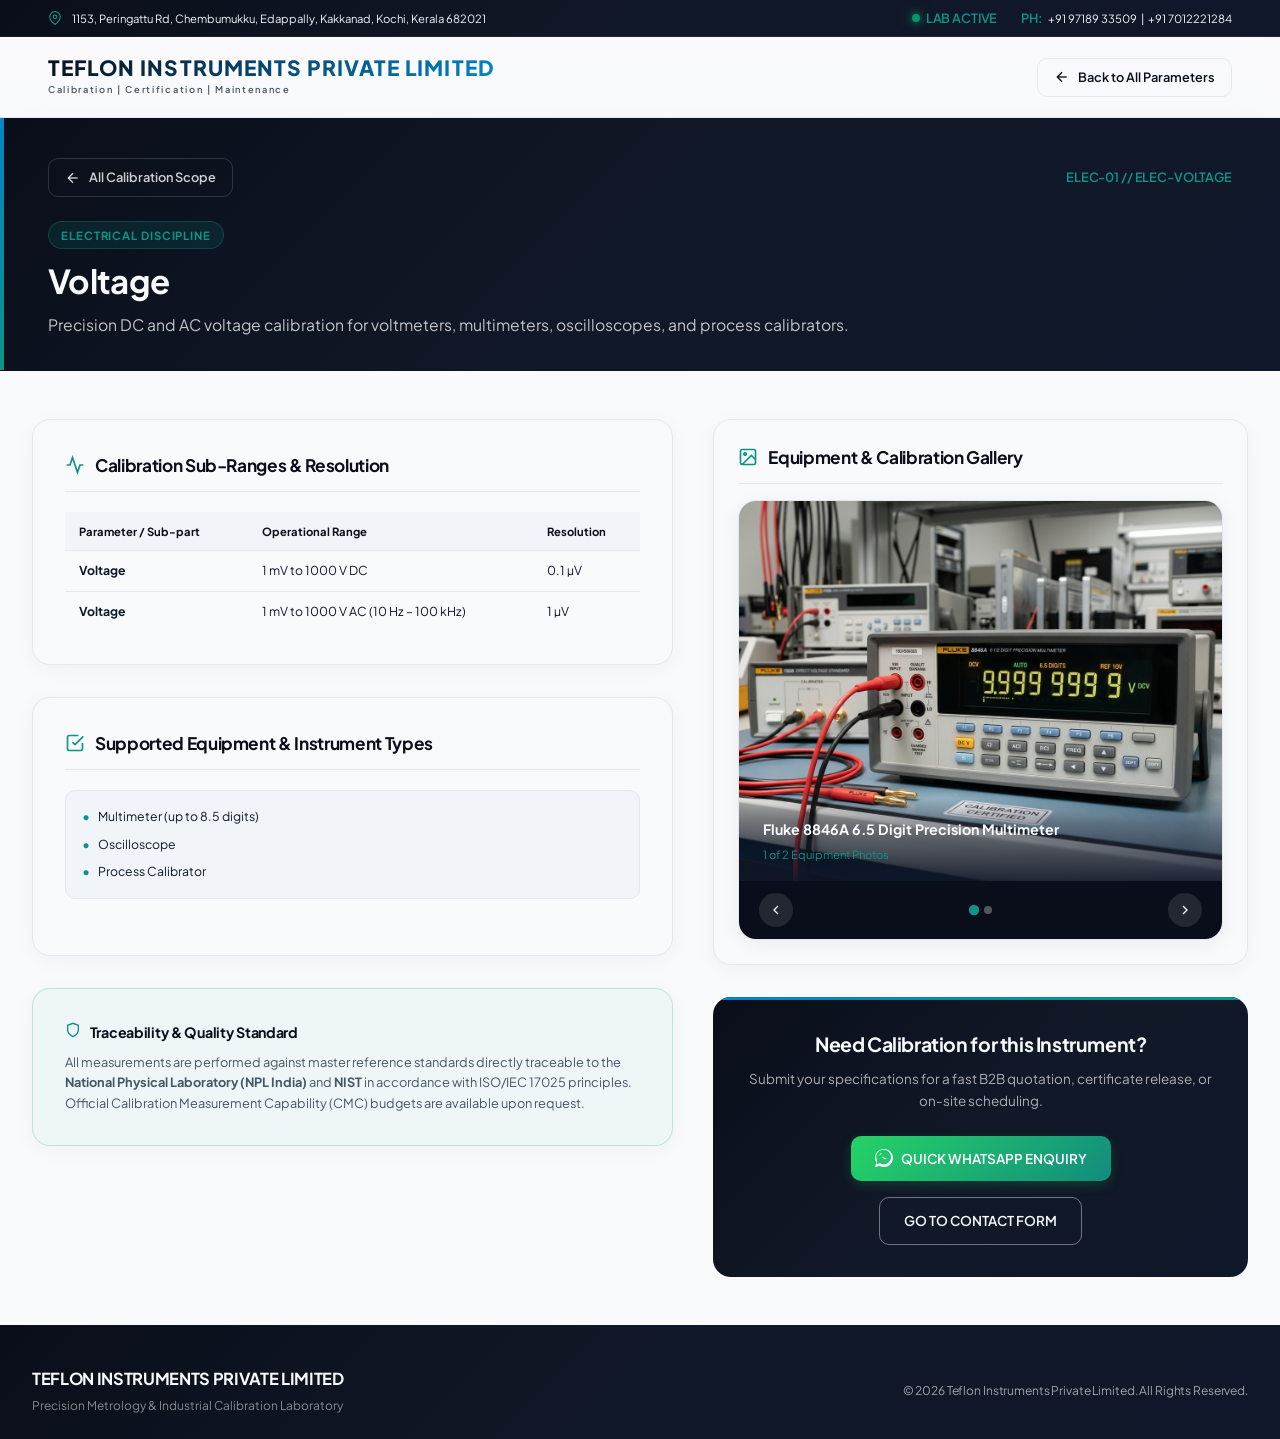
==== callibration/parameter-detail.html @ b9548c0d "Initial commit Created from https://vercel.com/new" ====
<!DOCTYPE html>
<html lang="en">
<head>
  <meta charset="UTF-8">
  <meta name="viewport" content="width=device-width, initial-scale=1.0, maximum-scale=5.0, viewport-fit=cover">
  <title>Parameter Calibration Details | Teflon Instruments Private Limited</title>
  <meta name="description" content="Detailed calibration specifications, measurement sub-ranges, resolution, supported instruments, and reference equipment for Teflon Instruments Private Limited.">

  <!-- Google Fonts: Plus Jakarta Sans -->
  <link rel="preconnect" href="https://fonts.googleapis.com">
  <link rel="preconnect" href="https://fonts.gstatic.com" crossorigin>
  <link href="https://fonts.googleapis.com/css2?family=Plus+Jakarta+Sans:ital,wght@0,300;0,400;0,500;0,600;0,700;0,800;1,400&display=swap" rel="stylesheet">

  <!-- Core Stylesheet -->
  <link rel="stylesheet" href="styles.css">

  <style>
    /* Standalone Parameter Detail Page Specific Styles */
    .param-detail-body {
      background-color: var(--clinical-white);
      min-height: 100vh;
      display: flex;
      flex-direction: column;
    }

    .param-header-banner {
      background: var(--gradient-dark);
      color: var(--clinical-white);
      padding: 40px 48px 32px 48px;
      position: relative;
      overflow: hidden;
      border-bottom: 1px solid var(--border-dark);
    }

    .param-header-banner::before {
      content: '';
      position: absolute;
      top: 0;
      left: 0;
      width: 4px;
      height: 100%;
      background: var(--gradient-primary);
    }

    .param-header-nav {
      display: flex;
      justify-content: space-between;
      align-items: center;
      margin-bottom: 24px;
    }

    .back-home-btn {
      display: inline-flex;
      align-items: center;
      gap: 8px;
      color: rgba(255, 255, 255, 0.8);
      font-size: 0.85rem;
      font-weight: 600;
      padding: 8px 16px;
      border: 1px solid rgba(255, 255, 255, 0.15);
      border-radius: var(--border-radius-micro);
      transition: all var(--transition-fast);
    }

    .back-home-btn:hover {
      background: rgba(255, 255, 255, 0.1);
      color: var(--clinical-white);
      border-color: var(--teal-accent);
    }

    .param-badge {
      display: inline-block;
      background: var(--teal-glow);
      color: var(--teal-accent);
      border: 1px solid rgba(13, 148, 136, 0.3);
      padding: 4px 12px;
      border-radius: 20px;
      font-size: 0.75rem;
      font-weight: 700;
      letter-spacing: 0.08em;
      text-transform: uppercase;
      margin-bottom: 12px;
    }

    .param-main-title {
      font-size: 2.2rem;
      color: var(--clinical-white);
      margin-bottom: 12px;
      line-height: 1.2;
    }

    .param-main-summary {
      font-size: 1.05rem;
      color: rgba(255, 255, 255, 0.75);
      max-width: 850px;
      line-height: 1.6;
    }

    .param-detail-container {
      max-width: 1280px;
      margin: 0 auto;
      padding: 48px 32px;
      width: 100%;
      flex-grow: 1;
    }

    .param-detail-grid {
      display: grid;
      grid-template-columns: 1.2fr 1fr;
      gap: 40px;
      align-items: start;
    }

    @media (max-width: 992px) {
      .param-detail-grid {
        grid-template-columns: 1fr;
      }
      .param-header-banner {
        padding: 32px 24px;
      }
      .param-detail-container {
        padding: 32px 20px;
      }
    }

    .spec-card-box {
      background: var(--clinical-white);
      border: 1px solid var(--border-grey);
      border-radius: var(--border-radius-card);
      padding: 32px;
      box-shadow: 0 4px 20px rgba(15, 23, 41, 0.04);
      margin-bottom: 32px;
    }

    .spec-title-head {
      display: flex;
      align-items: center;
      gap: 10px;
      font-size: 1.15rem;
      color: var(--deep-ink-navy);
      margin-bottom: 20px;
      padding-bottom: 12px;
      border-bottom: 1px solid var(--border-grey);
    }

    .spec-title-head svg {
      color: var(--teal-accent);
    }

    .photo-gallery-wrapper {
      position: relative;
      border-radius: var(--border-radius-card);
      overflow: hidden;
      border: 1px solid var(--border-grey);
      background: var(--sterile-light-grey);
      box-shadow: 0 4px 20px rgba(15, 23, 41, 0.06);
    }

    .photo-slide-item {
      display: none;
      position: relative;
    }

    .photo-slide-item.active {
      display: block;
    }

    .photo-slide-img {
      width: 100%;
      height: 380px;
      object-fit: cover;
      display: block;
    }

    .photo-slide-caption {
      position: absolute;
      bottom: 0;
      left: 0;
      right: 0;
      background: linear-gradient(0deg, rgba(15, 23, 41, 0.9) 0%, rgba(15, 23, 41, 0.4) 70%, transparent 100%);
      color: var(--clinical-white);
      padding: 20px 24px 16px 24px;
    }

    .photo-caption-title {
      font-size: 0.95rem;
      font-weight: 700;
      display: block;
    }

    .photo-caption-count {
      font-size: 0.75rem;
      color: var(--teal-accent);
      font-family: var(--font-mono);
      margin-top: 2px;
    }

    .gallery-nav-bar {
      display: flex;
      align-items: center;
      justify-content: space-between;
      padding: 12px 20px;
      background: var(--deep-ink-navy);
      color: var(--clinical-white);
    }

    .gallery-arrow-btn {
      background: rgba(255, 255, 255, 0.1);
      border: none;
      color: var(--clinical-white);
      width: 34px;
      height: 34px;
      border-radius: 50%;
      cursor: pointer;
      display: flex;
      align-items: center;
      justify-content: center;
      transition: background var(--transition-fast);
    }

    .gallery-arrow-btn:hover {
      background: var(--electric-cyan);
    }

    .gallery-dots {
      display: flex;
      gap: 6px;
    }

    .gallery-dot {
      width: 8px;
      height: 8px;
      border-radius: 50%;
      background: rgba(255, 255, 255, 0.3);
      border: none;
      cursor: pointer;
      transition: all var(--transition-fast);
    }

    .gallery-dot.active {
      background: var(--teal-accent);
      transform: scale(1.3);
    }

    .action-cta-box {
      background: var(--gradient-dark);
      color: var(--clinical-white);
      border-radius: var(--border-radius-card);
      padding: 32px;
      margin-top: 32px;
      text-align: center;
      position: relative;
      overflow: hidden;
    }

    .action-cta-box::before {
      content: '';
      position: absolute;
      top: 0;
      left: 0;
      width: 100%;
      height: 3px;
      background: var(--gradient-primary);
    }

    .action-cta-title {
      color: var(--clinical-white);
      font-size: 1.3rem;
      margin-bottom: 8px;
    }

    .action-cta-desc {
      color: rgba(255, 255, 255, 0.65);
      font-size: 0.9rem;
      margin-bottom: 24px;
    }

    .cta-buttons-flex {
      display: flex;
      gap: 16px;
      justify-content: center;
      flex-wrap: wrap;
    }
  </style>
</head>
<body class="param-detail-body">

  <!-- TOP HEADER -->
  <header class="main-header">
    <div class="top-bar">
      <div class="top-bar-left">
        <div class="top-bar-item">
          <svg viewBox="0 0 24 24" width="14" height="14" stroke="currentColor" stroke-width="2" fill="none" style="margin-right: 4px; color: var(--teal-accent);">
            <path d="M21 10c0 7-9 13-9 13s-9-6-9-13a9 9 0 0 1 18 0z"></path>
            <circle cx="12" cy="10" r="3"></circle>
          </svg>
          <span>1153, Peringattu Rd, Chembumukku, Edappally, Kakkanad, Kochi, Kerala 682021</span>
        </div>
      </div>
      <div class="top-bar-right">
        <div class="top-bar-item">
          <span class="status-indicator"></span>
          <span class="tech-label font-mono">LAB ACTIVE</span>
        </div>
        <div class="top-bar-item">
          <span class="font-mono" style="color: var(--teal-accent); font-weight: 600;">PH:</span>
          <span><a href="tel:+919718933509" style="color: inherit; text-decoration: none;">+91 97189 33509</a> &nbsp;|&nbsp; <a href="tel:+917012221284" style="color: inherit; text-decoration: none;">+91 7012221284</a></span>
        </div>
      </div>
    </div>

    <nav class="nav-bar">
      <div class="nav-brand">
        <a href="index.html#home" class="logo-link">
          <span class="logo-main">TEFLON INSTRUMENTS PRIVATE LIMITED</span>
          <span class="logo-sub">Calibration | Certification | Maintenance</span>
        </a>
      </div>
      <div class="nav-actions">
        <a href="index.html#parameters" class="back-home-btn" style="color: var(--deep-ink-navy); border-color: var(--border-grey);">
          <svg viewBox="0 0 24 24" width="16" height="16" stroke="currentColor" stroke-width="2" fill="none">
            <line x1="19" y1="12" x2="5" y2="12"></line>
            <polyline points="12 19 5 12 12 5"></polyline>
          </svg>
          <span>Back to All Parameters</span>
        </a>
      </div>
    </nav>
  </header>

  <!-- PARAMETER HEADER BANNER -->
  <section class="param-header-banner" id="param-header-banner">
    <div style="max-width: 1280px; margin: 0 auto;">
      <div class="param-header-nav">
        <a href="index.html#parameters" class="back-home-btn">
          <svg viewBox="0 0 24 24" width="16" height="16" stroke="currentColor" stroke-width="2" fill="none">
            <line x1="19" y1="12" x2="5" y2="12"></line>
            <polyline points="12 19 5 12 12 5"></polyline>
          </svg>
          <span>All Calibration Scope</span>
        </a>
        <span class="font-mono" id="param-code-badge" style="color: var(--teal-accent); font-weight: 600;">CODE // --</span>
      </div>

      <span class="param-badge" id="discipline-title-badge">Discipline</span>
      <h1 class="param-main-title" id="param-display-name">Loading Parameter Details...</h1>
      <p class="param-main-summary" id="param-display-summary">
        Fetching technical specifications and calibration capabilities...
      </p>
    </div>
  </section>

  <!-- MAIN PARAMETER CONTENT GRID -->
  <main class="param-detail-container">
    <div class="param-detail-grid">

      <!-- LEFT COLUMN: TECHNICAL SPECS & INSTRUMENTS -->
      <div class="param-left-col">
        
        <!-- Ranges & Resolution Table -->
        <div class="spec-card-box">
          <h3 class="spec-title-head">
            <svg viewBox="0 0 24 24" width="20" height="20" stroke="currentColor" stroke-width="2" fill="none">
              <path d="M22 12h-4l-3 9L9 3l-3 9H2"></path>
            </svg>
            Calibration Sub-Ranges &amp; Resolution
          </h3>
          <div class="ranges-table-wrapper">
            <table class="ranges-table">
              <thead>
                <tr>
                  <th>Parameter / Sub-part</th>
                  <th>Operational Range</th>
                  <th>Resolution</th>
                </tr>
              </thead>
              <tbody id="param-ranges-tbody">
                <!-- Loaded dynamically -->
              </tbody>
            </table>
          </div>
        </div>

        <!-- Supported Instruments -->
        <div class="spec-card-box">
          <h3 class="spec-title-head">
            <svg viewBox="0 0 24 24" width="20" height="20" stroke="currentColor" stroke-width="2" fill="none">
              <polyline points="9 11 12 14 22 4"></polyline>
              <path d="M21 12v7a2 2 0 0 1-2 2H5a2 2 0 0 1-2-2V5a2 2 0 0 1 2-2h11"></path>
            </svg>
            Supported Equipment &amp; Instrument Types
          </h3>
          <div class="instruments-list-box">
            <ul id="param-instruments-ul">
              <!-- Loaded dynamically -->
            </ul>
          </div>
        </div>

        <!-- Traceability & Compliance Notice -->
        <div class="spec-card-box" style="background: rgba(13, 148, 136, 0.04); border-color: rgba(13, 148, 136, 0.2);">
          <h4 style="font-size: 0.95rem; color: var(--deep-ink-navy); margin-bottom: 8px;">
            <svg viewBox="0 0 24 24" width="16" height="16" stroke="var(--teal-accent)" stroke-width="2" fill="none" style="margin-right: 6px;">
              <path d="M12 22s8-4 8-10V5l-8-3-8 3v7c0 6 8 10 8 10z"></path>
            </svg>
            Traceability &amp; Quality Standard
          </h4>
          <p style="font-size: 0.85rem; color: var(--text-muted); line-height: 1.6;">
            All measurements are performed against master reference standards directly traceable to the <strong>National Physical Laboratory (NPL India)</strong> and <strong>NIST</strong> in accordance with ISO/IEC 17025 principles. Official Calibration Measurement Capability (CMC) budgets are available upon request.
          </p>
        </div>

      </div>

      <!-- RIGHT COLUMN: REFERENCE GALLERY & CTA -->
      <div class="param-right-col">
        
        <!-- Instrument Photo Gallery / Carousel -->
        <div class="spec-card-box" style="padding: 24px;">
          <h3 class="spec-title-head" style="margin-bottom: 16px;">
            <svg viewBox="0 0 24 24" width="20" height="20" stroke="currentColor" stroke-width="2" fill="none">
              <rect x="3" y="3" width="18" height="18" rx="2" ry="2"></rect>
              <circle cx="8.5" cy="8.5" r="1.5"></circle>
              <polyline points="21 15 16 10 5 21"></polyline>
            </svg>
            Equipment &amp; Calibration Gallery
          </h3>

          <div class="photo-gallery-wrapper" id="photo-gallery-box">
            <div id="photo-slides-container">
              <!-- Loaded dynamically -->
            </div>
            <div class="gallery-nav-bar" id="gallery-nav-bar" style="display: none;">
              <button class="gallery-arrow-btn" id="gallery-prev-btn" aria-label="Previous Photo">
                <svg viewBox="0 0 24 24" width="16" height="16" stroke="currentColor" stroke-width="2" fill="none"><polyline points="15 18 9 12 15 6"/></svg>
              </button>
              <div class="gallery-dots" id="gallery-dots-container"></div>
              <button class="gallery-arrow-btn" id="gallery-next-btn" aria-label="Next Photo">
                <svg viewBox="0 0 24 24" width="16" height="16" stroke="currentColor" stroke-width="2" fill="none"><polyline points="9 18 15 12 9 6"/></svg>
              </button>
            </div>
          </div>
        </div>

        <!-- Technical Quote Action Box -->
        <div class="action-cta-box">
          <h3 class="action-cta-title">Need Calibration for this Instrument?</h3>
          <p class="action-cta-desc">Submit your specifications for a fast B2B quotation, certificate release, or on-site scheduling.</p>
          <div class="cta-buttons-flex">
            <a href="#" id="whatsapp-quote-link" target="_blank" class="btn btn-primary btn-rect btn-whatsapp">
              <svg viewBox="0 0 24 24" width="18" height="18" fill="currentColor">
                <path d="M.057 24l1.687-6.163c-1.041-1.804-1.588-3.849-1.587-5.946C.06 5.348 5.397.01 12.008.01c3.202.001 6.212 1.246 8.477 3.514 2.266 2.268 3.507 5.28 3.505 8.484-.004 6.657-5.34 11.997-11.953 11.997-2.005-.001-3.973-.502-5.724-1.455L0 24zm6.59-4.846c1.6.95 3.188 1.449 4.825 1.451 5.436 0 9.86-4.37 9.864-9.799.002-2.63-1.023-5.101-2.885-6.963C16.59 2.019 14.12 1 11.52 1c-5.44 0-9.866 4.372-9.87 9.802 0 1.714.459 3.39 1.331 4.872L1.933 20.39l4.714-1.236zm10.742-5.717c-.296-.147-1.747-.852-2.012-.95-.264-.097-.456-.147-.648.147-.192.294-.744.95-.912 1.146-.169.196-.338.22-.634.072-.296-.147-1.25-.457-2.38-1.457-.88-.778-1.474-1.74-1.646-2.035-.172-.294-.018-.454.13-.601.133-.133.297-.344.446-.516.148-.172.197-.294.296-.49.099-.196.05-.367-.025-.515-.074-.147-.648-1.543-.888-2.13-.233-.564-.47-.488-.648-.497-.168-.008-.36-.009-.551-.009-.192 0-.505.072-.769.36-.264.288-1.01 1.01-1.01 2.46 0 1.45.1.86.326.196.226-.294 1.32-2.01 1.438-2.147.118-.137.228-.2.457-.053.23.147 1.478.75 1.63 1.25.152.5.152.93.076 1.226-.076.297-.456.95-.648 1.146l-.389.39-.026.024z"/>
              </svg>
              QUICK WHATSAPP ENQUIRY
            </a>
            <a href="index.html#contact" class="btn btn-outline btn-rect" style="color: var(--clinical-white); border-color: rgba(255, 255, 255, 0.4);">
              GO TO CONTACT FORM
            </a>
          </div>
        </div>

      </div>

    </div>
  </main>

  <!-- FOOTER -->
  <footer style="background: var(--gradient-dark); color: var(--clinical-white); padding: 40px 32px 24px 32px; border-top: 1px solid var(--border-dark); margin-top: auto;">
    <div style="max-width: 1280px; margin: 0 auto; display: flex; justify-content: space-between; align-items: center; flex-wrap: wrap; gap: 20px;">
      <div>
        <h4 style="color: var(--clinical-white); font-size: 1.1rem;">TEFLON INSTRUMENTS PRIVATE LIMITED</h4>
        <p style="color: rgba(255, 255, 255, 0.5); font-size: 0.8rem; margin-top: 4px;">Precision Metrology &amp; Industrial Calibration Laboratory</p>
      </div>
      <div class="font-mono" style="font-size: 0.8rem; color: rgba(255, 255, 255, 0.6);">
        &copy; 2026 Teflon Instruments Private Limited. All Rights Reserved.
      </div>
    </div>
  </footer>

  <!-- Script Imports -->
  <script src="parameters-data.js"></script>
  <script>
    document.addEventListener('DOMContentLoaded', () => {
      // Parse URL parameters
      const urlParams = new URLSearchParams(window.location.search);
      const discId = urlParams.get('disc');
      const paramId = urlParams.get('param');

      if (typeof NABL_SCOPE_DATA === 'undefined') return;

      // Find target discipline and parameter
      let targetDisc = null;
      let targetParam = null;

      if (discId && paramId) {
        targetDisc = NABL_SCOPE_DATA.disciplines.find(d => d.id === discId);
        if (targetDisc) {
          targetParam = targetDisc.parameters.find(p => p.id === paramId);
        }
      }

      // Fallback to first discipline & parameter if not found
      if (!targetDisc || !targetParam) {
        targetDisc = NABL_SCOPE_DATA.disciplines[0];
        targetParam = targetDisc.parameters[0];
      }

      // Update Page Title
      document.title = `${targetParam.name} Calibration Specification | Teflon Instruments`;

      // Render Header Info
      document.getElementById('param-code-badge').textContent = `${targetDisc.code} // ${targetParam.id.toUpperCase()}`;
      document.getElementById('discipline-title-badge').textContent = `${targetDisc.title} Discipline`;
      document.getElementById('param-display-name').textContent = targetParam.name;
      document.getElementById('param-display-summary').textContent = targetParam.summary || targetDisc.description;

      // Render Ranges Table
      const tbody = document.getElementById('param-ranges-tbody');
      let tbodyHtml = '';
      if (targetParam.subRanges && targetParam.subRanges.length > 0) {
        targetParam.subRanges.forEach(r => {
          tbodyHtml += `
            <tr>
              <td><strong>${targetParam.name}</strong></td>
              <td>${r.range}</td>
              <td>${r.resolution || 'Standard'}</td>
            </tr>
          `;
        });
      } else {
        tbodyHtml = `<tr><td colspan="3">Standard Calibration Operational Range</td></tr>`;
      }
      tbody.innerHTML = tbodyHtml;

      // Render Instruments List
      const ul = document.getElementById('param-instruments-ul');
      let ulHtml = '';
      if (targetParam.instruments && targetParam.instruments.length > 0) {
        targetParam.instruments.forEach(inst => {
          ulHtml += `<li>${inst}</li>`;
        });
      } else {
        ulHtml = `<li>Standard Calibration Instruments</li>`;
      }
      ul.innerHTML = ulHtml;

      // Render Gallery Slideshow
      const slidesContainer = document.getElementById('photo-slides-container');
      const navBar = document.getElementById('gallery-nav-bar');
      const dotsContainer = document.getElementById('gallery-dots-container');

      let slidesHtml = '';
      let dotsHtml = '';
      const images = targetParam.images || [];

      if (images.length > 0) {
        images.forEach((img, idx) => {
          slidesHtml += `
            <div class="photo-slide-item ${idx === 0 ? 'active' : ''}" data-slide="${idx}">
              <img src="${img.src}" alt="${img.alt || img.title}" class="photo-slide-img" onerror="this.src='assets/images/facility_panoramic.png';">
              <div class="photo-slide-caption">
                <span class="photo-caption-title">${img.title}</span>
                ${images.length > 1 ? `<span class="photo-caption-count">${idx + 1} of ${images.length} Equipment Photos</span>` : ''}
              </div>
            </div>
          `;
          dotsHtml += `<button class="gallery-dot ${idx === 0 ? 'active' : ''}" data-dot="${idx}" aria-label="Photo ${idx + 1}"></button>`;
        });

        slidesContainer.innerHTML = slidesHtml;
        dotsContainer.innerHTML = dotsHtml;

        if (images.length > 1) {
          navBar.style.display = 'flex';
          initGalleryControls(images.length);
        }
      } else {
        slidesContainer.innerHTML = `
          <div class="photo-slide-item active">
            <img src="assets/images/facility_panoramic.png" alt="Metrology Lab" class="photo-slide-img">
            <div class="photo-slide-caption">
              <span class="photo-caption-title">Teflon Instruments Metrology Laboratory</span>
            </div>
          </div>
        `;
      }

      // Configure WhatsApp Quick Quote Link
      const waBtn = document.getElementById('whatsapp-quote-link');
      if (waBtn) {
        const msg = `⚡ *CALIBRATION ENQUIRY* ⚡\n-------------------------\n📌 *Discipline:* ${targetDisc.title} (${targetDisc.code})\n🛠️ *Parameter:* ${targetParam.name}\n-------------------------\nHello Teflon Instruments, I would like to request a quote and turnaround details for calibrating ${targetParam.name}.`;
        waBtn.href = `https://wa.me/919718933509?text=${encodeURIComponent(msg)}`;
      }

      // Slideshow logic
      function initGalleryControls(total) {
        let current = 0;
        const slides = slidesContainer.querySelectorAll('.photo-slide-item');
        const dots = dotsContainer.querySelectorAll('.gallery-dot');
        const prevBtn = document.getElementById('gallery-prev-btn');
        const nextBtn = document.getElementById('gallery-next-btn');

        function goTo(idx) {
          slides[current].classList.remove('active');
          dots[current].classList.remove('active');
          current = (idx + total) % total;
          slides[current].classList.add('active');
          dots[current].classList.add('active');
        }

        prevBtn?.addEventListener('click', () => goTo(current - 1));
        nextBtn?.addEventListener('click', () => goTo(current + 1));
        dots.forEach((dot, idx) => dot.addEventListener('click', () => goTo(idx)));

        // Touch Swipe Support for Gallery
        let touchStartX = 0;
        let touchEndX = 0;
        slidesContainer.addEventListener('touchstart', (e) => {
          touchStartX = e.changedTouches[0].screenX;
        }, { passive: true });
        slidesContainer.addEventListener('touchend', (e) => {
          touchEndX = e.changedTouches[0].screenX;
          if (touchEndX < touchStartX - 40) {
            goTo(current + 1);
          } else if (touchEndX > touchStartX + 40) {
            goTo(current - 1);
          }
        }, { passive: true });

        // Autoplay every 4s
        setInterval(() => goTo(current + 1), 4000);
      }
    });
  </script>
</body>
</html>
---- callibration/styles.css ----
/* ==========================================================================
   DESIGN SYSTEM & SYSTEM VARIABLES
   ========================================================================== */
:root {
  /* Premium Metrology Color Palette — Richer, sleeker, and high-end */
  --clinical-white: #F8FAFC;
  --sterile-light-grey: #F1F5F9;
  --deep-ink-navy: #0A0E1A;
  --navy-surface: #111827;
  --electric-cyan: #0284C7;
  --electric-cyan-hover: #0369A1;
  --teal-accent: #0D9488;
  --teal-glow: rgba(13, 148, 136, 0.14);
  --amber-accent: #D97706;
  --amber-glow: rgba(217, 119, 6, 0.12);
  --violet-accent: #6D28D9;
  --violet-glow: rgba(109, 40, 217, 0.10);
  --success-green: #059669;
  --border-grey: #E2E8F0;
  --border-dark: rgba(15, 23, 42, 0.08);
  --text-primary: #0F172A;
  --text-muted: #475569;

  /* Fonts */
  --font-sans: 'Plus Jakarta Sans', -apple-system, BlinkMacSystemFont, "Segoe UI", Roboto, sans-serif;
  --font-mono: 'Plus Jakarta Sans', -apple-system, BlinkMacSystemFont, "Segoe UI", Roboto, sans-serif;

  /* Layout Spacing */
  --grid-gap: 22px;
  --section-padding: 72px 40px;
  --border-radius-micro: 10px;
  --border-radius-card: 18px;

  /* Transitions */
  --transition-fast: 0.25s cubic-bezier(0.4, 0, 0.2, 1);
  --transition-smooth: 0.4s cubic-bezier(0.16, 1, 0.3, 1);

  /* Premium Gradients & Glow Effects */
  --gradient-primary: linear-gradient(135deg, #0284C7 0%, #0D9488 100%);
  --gradient-hero: linear-gradient(160deg, rgba(2, 132, 199, 0.05) 0%, rgba(13, 148, 136, 0.04) 40%, var(--clinical-white) 80%);
  --gradient-dark: linear-gradient(135deg, #0A0E1A 0%, #111827 50%, #0F172A 100%);
  --gradient-card-hover: linear-gradient(135deg, rgba(2, 132, 199, 0.04) 0%, rgba(13, 148, 136, 0.03) 100%);
  --gradient-footer-cta: linear-gradient(135deg, #0284C7 0%, #6D28D9 50%, #0D9488 100%);
  --premium-shadow: 0 10px 30px -10px rgba(15, 23, 42, 0.08), 0 4px 12px rgba(15, 23, 42, 0.03);
}

/* ==========================================================================
   GLOBAL RESET & BASE STYLES
   ========================================================================== */
* {
  box-sizing: border-box;
  margin: 0;
  padding: 0;
}

html {
  scroll-behavior: smooth;
  font-size: 16px;
}

body {
  background-color: var(--clinical-white);
  color: var(--text-primary);
  font-family: var(--font-sans);
  line-height: 1.6;
  -webkit-font-smoothing: antialiased;
  -moz-osx-font-smoothing: grayscale;
  overflow-x: hidden;
  -webkit-tap-highlight-color: rgba(14, 111, 216, 0.1);
}

body.no-scroll {
  overflow: hidden !important;
  touch-action: none;
}

/* Typography */
h1, h2, h3, h4, h5, h6 {
  font-family: var(--font-sans);
  font-weight: 700;
  letter-spacing: -0.02em;
  color: var(--deep-ink-navy);
}

p {
  color: var(--text-muted);
}

a {
  color: var(--electric-cyan);
  text-decoration: none;
  transition: color var(--transition-fast);
}

a:hover {
  color: var(--teal-accent);
}

.font-mono {
  font-family: var(--font-mono);
  font-size: 0.85rem;
  letter-spacing: -0.01em;
}

/* ==========================================================================
   SCROLL-TRIGGERED FADE-IN ANIMATIONS
   ========================================================================== */
.fade-in-up {
  opacity: 0;
  transform: translateY(40px);
  transition: opacity 0.7s cubic-bezier(0.22, 0.61, 0.36, 1),
              transform 0.7s cubic-bezier(0.22, 0.61, 0.36, 1);
}

.fade-in-up.visible {
  opacity: 1;
  transform: translateY(0);
}

.fade-in-left {
  opacity: 0;
  transform: translateX(-40px);
  transition: opacity 0.7s cubic-bezier(0.22, 0.61, 0.36, 1),
              transform 0.7s cubic-bezier(0.22, 0.61, 0.36, 1);
}

.fade-in-left.visible {
  opacity: 1;
  transform: translateX(0);
}

.fade-in-right {
  opacity: 0;
  transform: translateX(40px);
  transition: opacity 0.7s cubic-bezier(0.22, 0.61, 0.36, 1),
              transform 0.7s cubic-bezier(0.22, 0.61, 0.36, 1);
}

.fade-in-right.visible {
  opacity: 1;
  transform: translateX(0);
}

.fade-in-scale {
  opacity: 0;
  transform: scale(0.92);
  transition: opacity 0.6s cubic-bezier(0.22, 0.61, 0.36, 1),
              transform 0.6s cubic-bezier(0.22, 0.61, 0.36, 1);
}

.fade-in-scale.visible {
  opacity: 1;
  transform: scale(1);
}

/* Stagger children delay utility */
.stagger-1 { transition-delay: 0.05s; }
.stagger-2 { transition-delay: 0.1s; }
.stagger-3 { transition-delay: 0.15s; }
.stagger-4 { transition-delay: 0.2s; }
.stagger-5 { transition-delay: 0.25s; }
.stagger-6 { transition-delay: 0.3s; }
.stagger-7 { transition-delay: 0.35s; }
.stagger-8 { transition-delay: 0.4s; }
.stagger-9 { transition-delay: 0.45s; }
.stagger-10 { transition-delay: 0.5s; }
.stagger-11 { transition-delay: 0.55s; }
.stagger-12 { transition-delay: 0.6s; }

/* Buttons */
.btn {
  display: inline-flex;
  align-items: center;
  justify-content: center;
  font-family: var(--font-sans);
  font-weight: 600;
  font-size: 0.9rem;
  padding: 12px 24px;
  cursor: pointer;
  transition: all var(--transition-fast);
  border: none;
  text-align: center;
  gap: 8px;
}

.btn-rect {
  border-radius: var(--border-radius-micro);
}

.btn-primary {
  background: var(--gradient-primary);
  color: var(--clinical-white);
  box-shadow: 0 4px 16px rgba(14, 111, 216, 0.2), 0 1px 3px rgba(13, 148, 136, 0.1);
  position: relative;
  z-index: 1;
  overflow: hidden;
}

.btn-primary::after {
  content: '';
  position: absolute;
  top: 0;
  left: 0;
  width: 100%;
  height: 100%;
  background: linear-gradient(135deg, #0D9488 0%, #0E6FD8 50%, #7C3AED 100%);
  border-radius: inherit;
  opacity: 0;
  z-index: -1;
  transition: opacity var(--transition-smooth);
}

.btn-primary:hover::after {
  opacity: 1;
}

.btn-primary:hover {
  box-shadow: 0 8px 28px rgba(14, 111, 216, 0.3), 0 4px 12px rgba(13, 148, 136, 0.15);
  transform: translateY(-2px);
}

.btn-secondary {
  background-color: var(--sterile-light-grey);
  color: var(--deep-ink-navy);
  border: 1px solid var(--border-grey);
}

.btn-secondary:hover {
  background-color: var(--border-grey);
  border-color: var(--electric-cyan);
}

.btn-outline {
  background-color: transparent;
  color: var(--deep-ink-navy);
  border: 1.5px solid var(--deep-ink-navy);
}

.btn-outline:hover {
  background: var(--gradient-primary);
  color: var(--clinical-white);
  border-color: transparent;
  box-shadow: 0 4px 16px rgba(14, 111, 216, 0.2);
  transform: translateY(-1px);
}

.btn-large {
  padding: 16px 32px;
  font-size: 0.95rem;
  letter-spacing: 0.03em;
}

.btn-block {
  display: flex;
  width: 100%;
}

/* ==========================================================================
   HEADER SECTION
   ========================================================================== */
.main-header {
  position: sticky;
  top: 0;
  z-index: 100;
  background-color: rgba(250, 251, 253, 0.8);
  backdrop-filter: blur(20px) saturate(1.5);
  -webkit-backdrop-filter: blur(20px) saturate(1.5);
  border-bottom: 1px solid var(--border-dark);
}

.top-bar {
  display: flex;
  justify-content: space-between;
  align-items: center;
  background: var(--gradient-dark);
  color: var(--sterile-light-grey);
  padding: 8px 48px;
  font-family: var(--font-mono);
  font-size: 0.75rem;
  border-bottom: 1px solid rgba(255, 255, 255, 0.06);
  position: relative;
  overflow: hidden;
}

/* Subtle animated shimmer across top bar */
.top-bar::after {
  content: '';
  position: absolute;
  top: 0;
  left: -100%;
  width: 50%;
  height: 100%;
  background: linear-gradient(90deg, transparent, rgba(14, 111, 216, 0.06), transparent);
  animation: top-bar-shimmer 8s ease-in-out infinite;
}

@keyframes top-bar-shimmer {
  0% { left: -50%; }
  50% { left: 100%; }
  100% { left: -50%; }
}

.top-bar-left, .top-bar-right {
  display: flex;
  gap: 24px;
  align-items: center;
}

.top-bar-item {
  display: inline-flex;
  align-items: center;
  gap: 6px;
}

.tech-label {
  color: var(--teal-accent);
  font-weight: 600;
}

.status-indicator {
  display: inline-block;
  width: 8px;
  height: 8px;
  border-radius: 50%;
  background-color: var(--success-green);
  box-shadow: 0 0 8px var(--success-green), 0 0 20px rgba(16, 185, 129, 0.3);
  animation: pulse-status 2s infinite;
}

@keyframes pulse-status {
  0% { opacity: 0.5; box-shadow: 0 0 6px var(--success-green); }
  50% { opacity: 1; box-shadow: 0 0 12px var(--success-green), 0 0 24px rgba(16, 185, 129, 0.4); }
  100% { opacity: 0.5; box-shadow: 0 0 6px var(--success-green); }
}

.nav-bar {
  display: flex;
  justify-content: space-between;
  align-items: center;
  padding: 20px 48px;
  height: 80px;
}

.nav-brand .logo-link {
  display: flex;
  flex-direction: column;
}

.logo-main {
  font-weight: 800;
  font-size: 1.4rem;
  letter-spacing: 0.05em;
  color: var(--deep-ink-navy);
  line-height: 1;
  background: linear-gradient(135deg, var(--deep-ink-navy) 0%, var(--electric-cyan) 100%);
  -webkit-background-clip: text;
  -webkit-text-fill-color: transparent;
  background-clip: text;
}

.logo-sub {
  font-family: var(--font-sans);
  font-size: 0.62rem;
  font-weight: 600;
  letter-spacing: 0.18em;
  color: var(--text-muted);
  margin-top: 4px;
}

.nav-links {
  display: flex;
  list-style: none;
  gap: 32px;
}

.nav-link {
  font-weight: 600;
  font-size: 0.9rem;
  color: var(--text-primary);
  letter-spacing: 0.01em;
  padding: 8px 0;
  position: relative;
}

.nav-link:hover, .nav-link.active {
  color: var(--electric-cyan);
}

.nav-link::after {
  content: '';
  position: absolute;
  bottom: 0;
  left: 0;
  width: 0;
  height: 2.5px;
  background: var(--gradient-primary);
  transition: width var(--transition-fast);
  border-radius: 2px;
}

.nav-link:hover::after, .nav-link.active::after {
  width: 100%;
}

/* Navigation Hover Dropdown Component (Desktop) */
.nav-dropdown {
  position: relative;
}

.dropdown-toggle {
  display: inline-flex;
  align-items: center;
  gap: 6px;
}

.dropdown-chevron {
  transition: transform var(--transition-fast);
}

.nav-dropdown:hover .dropdown-chevron,
.nav-dropdown.is-open .dropdown-chevron {
  transform: rotate(180deg);
}

.dropdown-menu {
  position: absolute;
  top: 100%;
  left: 0;
  min-width: 230px;
  background-color: var(--clinical-white);
  border: 1px solid var(--border-grey);
  border-radius: var(--border-radius-card);
  box-shadow: 0 12px 32px rgba(15, 23, 41, 0.12);
  padding: 8px 0;
  margin-top: 10px;
  list-style: none;
  opacity: 0;
  visibility: hidden;
  transform: translateY(8px);
  transition: opacity 0.2s ease, transform 0.2s ease, visibility 0.2s;
  transition-delay: 150ms; /* 150ms hover delay requirement */
  z-index: 120;
}

.nav-dropdown:hover .dropdown-menu,
.nav-dropdown.is-open .dropdown-menu {
  opacity: 1;
  visibility: visible;
  transform: translateY(0);
}

.dropdown-item {
  display: block;
  padding: 10px 18px;
  font-size: 0.88rem;
  font-weight: 600;
  color: var(--text-primary);
  transition: all var(--transition-fast);
  text-decoration: none;
}

.dropdown-item:hover {
  background-color: var(--sterile-light-grey);
  color: var(--electric-cyan);
  padding-left: 22px;
}

/* Mobile Drawer Dropdown Accordion */
.mobile-nav-dropdown {
  width: 100%;
}

.mobile-dropdown-header {
  display: flex;
  align-items: center;
  justify-content: space-between;
  width: 100%;
}

.mobile-dropdown-toggle-btn {
  background: transparent;
  border: none;
  color: var(--text-primary);
  padding: 8px 12px;
  cursor: pointer;
  display: flex;
  align-items: center;
  justify-content: center;
  min-height: 44px;
}

.mobile-dropdown-sub {
  list-style: none;
  display: none;
  padding-left: 16px;
  margin-top: 6px;
  border-left: 2px solid var(--electric-cyan);
}

.mobile-dropdown-sub.is-open {
  display: block;
}

.mobile-sub-link {
  display: block;
  padding: 8px 12px;
  font-size: 0.95rem;
  color: var(--text-muted);
  font-weight: 500;
  text-decoration: none;
  min-height: 44px;
  display: flex;
  align-items: center;
}

.mobile-sub-link:hover {
  color: var(--electric-cyan);
}

/* Mobile Menu Toggle button (Hamburger) */
.mobile-menu-toggle {
  display: none; /* Hidden on desktop */
  flex-direction: column;
  justify-content: space-between;
  width: 26px;
  height: 18px;
  background: transparent;
  border: none;
  cursor: pointer;
  padding: 0;
  z-index: 110;
  position: relative;
}

.mobile-menu-toggle .bar {
  width: 100%;
  height: 2px;
  background-color: var(--deep-ink-navy);
  border-radius: 2px;
  transition: all var(--transition-fast);
  transform-origin: left center;
}

/* Hamburger morph to 'X' */
.mobile-menu-toggle.open .bar:nth-child(1) {
  transform: rotate(45deg) translateY(-1px);
  background-color: var(--clinical-white);
}

.mobile-menu-toggle.open .bar:nth-child(2) {
  opacity: 0;
  width: 0;
}

.mobile-menu-toggle.open .bar:nth-child(3) {
  transform: rotate(-45deg) translateY(1px);
  background-color: var(--clinical-white);
}

/* Mobile Menu Drawer */
.mobile-menu-drawer {
  position: fixed;
  top: 0;
  right: -100%;
  width: 320px;
  height: 100vh;
  background-color: rgba(15, 23, 41, 0.98);
  backdrop-filter: blur(20px) saturate(1.5);
  -webkit-backdrop-filter: blur(20px) saturate(1.5);
  box-shadow: -10px 0 40px rgba(15, 23, 41, 0.3);
  z-index: 105;
  transition: right var(--transition-smooth);
  display: flex;
  flex-direction: column;
  padding: 40px 24px;
}

.mobile-menu-drawer.open {
  right: 0;
}

.mobile-drawer-header {
  display: flex;
  justify-content: space-between;
  align-items: center;
  margin-bottom: 40px;
  border-bottom: 1px solid rgba(255, 255, 255, 0.08);
  padding-bottom: 20px;
}

.mobile-drawer-logo {
  display: flex;
  flex-direction: column;
}

.mobile-drawer-logo .logo-main {
  font-weight: 800;
  font-size: 1.15rem;
  letter-spacing: 0.03em;
  background: linear-gradient(135deg, var(--clinical-white) 0%, var(--teal-accent) 100%);
  -webkit-background-clip: text;
  -webkit-text-fill-color: transparent;
  background-clip: text;
}

.mobile-drawer-logo .logo-sub {
  font-size: 0.55rem;
  letter-spacing: 0.12em;
  color: rgba(255, 255, 255, 0.4);
  margin-top: 4px;
  text-transform: uppercase;
}

.mobile-drawer-close {
  background: none;
  border: none;
  color: rgba(255, 255, 255, 0.6);
  cursor: pointer;
  padding: 4px;
  transition: all var(--transition-fast);
}

.mobile-drawer-close:hover {
  color: var(--clinical-white);
  transform: rotate(90deg);
}

.mobile-nav-links {
  list-style: none;
  display: flex;
  flex-direction: column;
  gap: 24px;
  margin-bottom: auto;
}

.mobile-nav-link {
  font-size: 1.15rem;
  font-weight: 600;
  color: rgba(255, 255, 255, 0.75);
  letter-spacing: 0.02em;
  transition: color var(--transition-fast), padding-left var(--transition-fast);
  display: block;
}

.mobile-nav-link:hover, .mobile-nav-link.active {
  color: var(--teal-accent);
  padding-left: 8px;
}

.mobile-drawer-footer {
  border-top: 1px solid rgba(255, 255, 255, 0.08);
  padding-top: 24px;
  display: flex;
  flex-direction: column;
  gap: 20px;
}

.mobile-drawer-contact {
  display: flex;
  flex-direction: column;
  gap: 12px;
}

.drawer-contact-item {
  display: inline-flex;
  align-items: center;
  gap: 8px;
  color: rgba(255, 255, 255, 0.6);
  font-size: 0.85rem;
  font-family: var(--font-mono);
  transition: color var(--transition-fast);
}

.drawer-contact-item:hover {
  color: var(--teal-accent);
}

/* ==========================================================================
   FLOATING QUICK ENQUIRY SIDEBAR
   ========================================================================== */
.sidebar-floating {
  position: fixed;
  right: -440px;
  top: 100px;
  width: 420px;
  height: calc(100vh - 140px);
  background-color: rgba(250, 251, 253, 0.95);
  backdrop-filter: blur(20px) saturate(1.3);
  -webkit-backdrop-filter: blur(20px) saturate(1.3);
  border: 1px solid var(--border-grey);
  border-radius: var(--border-radius-card) 0 0 var(--border-radius-card);
  box-shadow: -20px 20px 60px rgba(15, 23, 41, 0.1), -5px 5px 20px rgba(14, 111, 216, 0.05);
  z-index: 99;
  transition: right var(--transition-smooth);
  display: flex;
  flex-direction: row;
}

.sidebar-floating.open {
  right: 0;
}

.sidebar-toggle {
  position: absolute;
  left: -48px;
  top: 40px;
  width: 48px;
  height: 160px;
  background: var(--gradient-dark);
  color: var(--clinical-white);
  border: 1px solid rgba(14, 111, 216, 0.2);
  border-right: none;
  cursor: pointer;
  display: flex;
  flex-direction: column;
  align-items: center;
  justify-content: center;
  gap: 20px;
  border-radius: var(--border-radius-card) 0 0 var(--border-radius-card);
  font-family: var(--font-sans);
  font-weight: 700;
  box-shadow: -5px 5px 20px rgba(15, 23, 41, 0.08);
  transition: all var(--transition-fast);
}

.sidebar-toggle:hover {
  background: var(--gradient-primary);
  box-shadow: -5px 5px 25px rgba(14, 111, 216, 0.2);
}

.toggle-text {
  writing-mode: vertical-lr;
  text-orientation: mixed;
  transform: rotate(180deg);
  font-size: 0.75rem;
  letter-spacing: 0.25em;
}

.toggle-icon {
  transition: transform var(--transition-smooth);
}

.sidebar-floating.open #toggle-arrow {
  transform: rotate(180deg);
  transform-origin: center;
}

.sidebar-content {
  width: 100%;
  height: 100%;
  overflow-y: auto;
  padding: 32px;
  display: flex;
  flex-direction: column;
}

.sidebar-header {
  margin-bottom: 24px;
  padding-bottom: 16px;
  border-bottom: 1px solid var(--border-grey);
  position: relative;
}

.sidebar-close-btn {
  position: absolute;
  top: 0;
  right: 0;
  background: none;
  border: none;
  color: var(--text-muted);
  cursor: pointer;
  padding: 4px;
  border-radius: 50%;
  display: flex;
  align-items: center;
  justify-content: center;
  transition: all var(--transition-fast);
}

.sidebar-close-btn:hover {
  background-color: var(--sterile-light-grey);
  color: var(--deep-ink-navy);
  transform: rotate(90deg);
}

/* Success View Styles */
.sidebar-success-view {
  display: flex;
  flex-direction: column;
  align-items: center;
  text-align: center;
  padding: 24px 0;
  animation: slide-in-success 0.4s cubic-bezier(0.16, 1, 0.3, 1) forwards;
}

@keyframes slide-in-success {
  from {
    opacity: 0;
    transform: translateY(20px);
  }
  to {
    opacity: 1;
    transform: translateY(0);
  }
}

.success-icon-wrapper {
  width: 90px;
  height: 90px;
  border-radius: 50%;
  background: var(--teal-glow);
  display: flex;
  align-items: center;
  justify-content: center;
  margin-bottom: 24px;
  box-shadow: 0 0 20px rgba(13, 148, 136, 0.1);
}

.success-check-icon {
  stroke-dasharray: 100;
  stroke-dashoffset: 100;
  animation: draw-check 0.6s cubic-bezier(0.4, 0, 0.2, 1) 0.2s forwards;
}

@keyframes draw-check {
  to {
    stroke-dashoffset: 0;
  }
}

.success-title {
  font-size: 1.4rem;
  color: var(--deep-ink-navy);
  margin-bottom: 12px;
}

.success-desc {
  font-size: 0.85rem;
  color: var(--text-muted);
  line-height: 1.6;
  margin-bottom: 24px;
}

.success-progress-container {
  width: 100%;
  height: 4px;
  background-color: var(--border-grey);
  border-radius: 2px;
  overflow: hidden;
  margin-bottom: 8px;
}

.success-progress-bar {
  width: 0%;
  height: 100%;
  background: var(--gradient-primary);
  border-radius: 2px;
  transition: width 2.5s linear;
}

.success-progress-bar.active {
  width: 100%;
}

.sidebar-subtitle {
  font-family: var(--font-mono);
  font-size: 0.7rem;
  color: var(--teal-accent);
  text-transform: uppercase;
  margin-top: 4px;
}

.sidebar-form {
  display: flex;
  flex-direction: column;
  gap: 16px;
}

.form-group {
  display: flex;
  flex-direction: column;
  gap: 6px;
}

.form-group label {
  font-weight: 600;
  font-size: 0.75rem;
  text-transform: uppercase;
  letter-spacing: 0.05em;
  color: var(--deep-ink-navy);
}

.form-group input,
.form-group select,
.form-group textarea {
  font-family: var(--font-sans);
  font-size: 0.85rem;
  padding: 10px 12px;
  border: 1.5px solid var(--border-grey);
  border-radius: var(--border-radius-micro);
  background-color: var(--sterile-light-grey);
  color: var(--deep-ink-navy);
  outline: none;
  transition: border-color var(--transition-fast), box-shadow var(--transition-fast), background-color var(--transition-fast);
}

.form-group input:focus,
.form-group select:focus,
.form-group textarea:focus {
  border-color: var(--electric-cyan);
  background-color: var(--clinical-white);
  box-shadow: 0 0 0 3px rgba(14, 111, 216, 0.1);
}

/* Drag and Drop area */
.drag-drop-area {
  border: 1.5px dashed var(--border-grey);
  background-color: var(--sterile-light-grey);
  border-radius: var(--border-radius-micro);
  padding: 16px;
  text-align: center;
  cursor: pointer;
  transition: all var(--transition-fast);
}

.drag-drop-area:hover, .drag-drop-area.drag-over {
  background-color: rgba(14, 111, 216, 0.04);
  border-color: var(--electric-cyan);
  box-shadow: 0 0 0 3px rgba(14, 111, 216, 0.06);
}

.upload-icon {
  color: var(--text-muted);
  margin-bottom: 8px;
}

.drop-text {
  font-size: 0.75rem;
  color: var(--text-muted);
}

.file-name-preview {
  margin-top: 6px;
  font-family: var(--font-mono);
  font-size: 0.7rem;
  color: var(--teal-accent);
  font-weight: bold;
}

.privacy-note {
  font-size: 0.7rem;
  color: var(--text-muted);
  line-height: 1.4;
  margin-top: 8px;
}

.sidebar-direct-cta {
  margin-top: 24px;
  padding-top: 16px;
  border-top: 1px solid var(--border-grey);
  display: flex;
  flex-direction: column;
  gap: 12px;
}

.btn-whatsapp {
  background: linear-gradient(135deg, #25D366 0%, #128C7E 100%);
  color: white;
  border: none;
  box-shadow: 0 4px 12px rgba(37, 211, 102, 0.2);
}

.btn-whatsapp:hover {
  background: linear-gradient(135deg, #128C7E 0%, #25D366 100%);
  transform: translateY(-1px);
  box-shadow: 0 6px 18px rgba(37, 211, 102, 0.3);
}

/* ==========================================================================
   HERO SECTION
   ========================================================================== */
.hero-section {
  border-bottom: 1px solid var(--border-dark);
  background: var(--gradient-hero);
  position: relative;
  overflow: hidden;
}

/* Decorative gradient orbs for depth */
.hero-section::before {
  content: '';
  position: absolute;
  top: -100px;
  right: -100px;
  width: 500px;
  height: 500px;
  background: radial-gradient(circle, rgba(14, 111, 216, 0.08) 0%, transparent 70%);
  border-radius: 50%;
  pointer-events: none;
  animation: float-orb 12s ease-in-out infinite alternate;
}

.hero-section::after {
  content: '';
  position: absolute;
  bottom: -150px;
  left: -80px;
  width: 400px;
  height: 400px;
  background: radial-gradient(circle, rgba(13, 148, 136, 0.06) 0%, transparent 70%);
  border-radius: 50%;
  pointer-events: none;
  animation: float-orb 10s ease-in-out infinite alternate-reverse;
}

@keyframes float-orb {
  0% { transform: translate(0, 0) scale(1); }
  100% { transform: translate(30px, -20px) scale(1.1); }
}

.hero-layout {
  display: grid;
  grid-template-columns: 1.1fr 0.9fr;
  min-height: calc(100vh - 120px);
  position: relative;
  z-index: 1;
}

.hero-left {
  padding: 80px 48px;
  display: flex;
  flex-direction: column;
  justify-content: center;
  border-right: 1px solid var(--border-dark);
}

.hero-metadata {
  display: flex;
  align-items: center;
  gap: 8px;
  font-family: var(--font-mono);
  font-size: 0.75rem;
  font-weight: 600;
  color: var(--text-muted);
  margin-bottom: 24px;
}

.meta-separator {
  color: var(--border-dark);
}

.meta-tag {
  color: var(--teal-accent);
  padding: 2px 8px;
  background: var(--teal-glow);
  border-radius: 4px;
  font-size: 0.72rem;
}

.hero-title {
  font-size: 3.4rem;
  font-weight: 800;
  line-height: 1.15;
  letter-spacing: -0.02em;
  margin-bottom: 24px;
}

.text-highlight {
  background: linear-gradient(135deg, var(--electric-cyan) 0%, var(--teal-accent) 50%, var(--violet-accent) 100%);
  -webkit-background-clip: text;
  -webkit-text-fill-color: transparent;
  background-clip: text;
  display: inline-block;
}

.hero-description {
  font-size: 1.05rem;
  line-height: 1.75;
  margin-bottom: 40px;
  max-width: 640px;
}

.hero-ctas {
  display: flex;
  gap: 16px;
  margin-bottom: 60px;
}

/* Hero Features / Key Trust Points */
.hero-features {
  display: grid;
  grid-template-columns: 1fr 1fr;
  gap: 32px;
  border-top: 1px solid var(--border-dark);
  padding-top: 40px;
}

.feature-item {
  display: flex;
  gap: 16px;
  padding: 12px;
  border-radius: var(--border-radius-micro);
  transition: all var(--transition-fast);
}

.feature-item:hover {
  background: var(--gradient-card-hover);
}

.feature-icon {
  color: var(--electric-cyan);
  flex-shrink: 0;
  margin-top: 2px;
  transition: color var(--transition-fast), transform var(--transition-fast);
}

.feature-item:hover .feature-icon {
  color: var(--teal-accent);
  transform: scale(1.15);
}

.feature-content {
  display: flex;
  flex-direction: column;
}

.feature-title {
  font-size: 0.95rem;
  font-weight: 700;
  color: var(--deep-ink-navy);
  margin-bottom: 4px;
}

.feature-desc {
  font-size: 0.8rem;
  color: var(--text-muted);
  line-height: 1.4;
}

/* Carousel Side */
.hero-right {
  display: flex;
  align-items: stretch;
  background: linear-gradient(180deg, var(--sterile-light-grey) 0%, rgba(14, 111, 216, 0.03) 100%);
}

.carousel-container {
  position: relative;
  width: 100%;
  display: flex;
  flex-direction: column;
  justify-content: space-between;
  padding: 48px;
  overflow: hidden;
}

.carousel-track-container {
  height: 100%;
  position: relative;
}

.carousel-track {
  list-style: none;
  height: 100%;
  position: relative;
}

.carousel-slide {
  position: absolute;
  top: 0;
  left: 0;
  width: 100%;
  height: 100%;
  opacity: 0;
  transition: opacity 0.8s ease-in-out, transform 0.8s ease-in-out;
  display: flex;
  flex-direction: column;
  justify-content: center;
  z-index: 1;
  transform: scale(0.97);
}

.carousel-slide.current-slide {
  opacity: 1;
  z-index: 2;
  transform: scale(1);
}

.carousel-img {
  width: 100%;
  height: calc(100% - 60px);
  object-fit: cover;
  border-radius: var(--border-radius-card);
  border: 1px solid var(--border-grey);
  box-shadow: 0 10px 40px rgba(15, 23, 41, 0.06), 0 2px 10px rgba(14, 111, 216, 0.04);
}

.carousel-caption {
  display: flex;
  align-items: center;
  gap: 12px;
  margin-top: 16px;
  font-size: 0.8rem;
}

.caption-class {
  font-family: var(--font-mono);
  font-weight: 600;
  color: var(--teal-accent);
}

.caption-separator {
  color: var(--border-dark);
}

.caption-title {
  font-weight: 600;
  color: var(--deep-ink-navy);
}

.carousel-nav {
  display: flex;
  justify-content: space-between;
  align-items: center;
  margin-top: 24px;
  z-index: 3;
}

.carousel-nav-btn {
  background: none;
  border: 1.5px solid var(--deep-ink-navy);
  color: var(--deep-ink-navy);
  width: 42px;
  height: 42px;
  cursor: pointer;
  display: flex;
  align-items: center;
  justify-content: center;
  transition: all var(--transition-fast);
  border-radius: 50%;
}

.carousel-nav-btn:hover {
  background: var(--gradient-primary);
  border-color: transparent;
  color: var(--clinical-white);
  box-shadow: 0 4px 16px rgba(14, 111, 216, 0.2);
  transform: scale(1.08);
}

.carousel-indicators {
  display: flex;
  gap: 10px;
}

.indicator-dot {
  width: 10px;
  height: 10px;
  border: 1.5px solid var(--deep-ink-navy);
  background-color: transparent;
  cursor: pointer;
  padding: 0;
  border-radius: 50%;
  transition: all var(--transition-fast);
}

.indicator-dot.active-dot {
  background: var(--gradient-primary);
  border-color: var(--electric-cyan);
  box-shadow: 0 0 8px rgba(14, 111, 216, 0.3);
  transform: scale(1.2);
}

.indicator-dot:hover:not(.active-dot) {
  border-color: var(--teal-accent);
  background-color: var(--teal-glow);
}

/* Overlay grid effect on carousel for laboratory aesthetic */
.carousel-grid-overlay {
  position: absolute;
  top: 48px;
  left: 48px;
  width: calc(100% - 96px);
  height: calc(100% - 148px);
  pointer-events: none;
  z-index: 2;
}

.grid-line {
  position: absolute;
  background-color: rgba(14, 111, 216, 0.04);
}

.grid-line.vertical {
  width: 1px;
  height: 100%;
}

.grid-line.vertical:nth-child(1) { left: 33.33%; }
.grid-line.vertical:nth-child(2) { left: 66.66%; }

.grid-line.horizontal {
  height: 1px;
  width: 100%;
}

.grid-line.horizontal:nth-child(3) { top: 33.33%; }
.grid-line.horizontal:nth-child(4) { top: 66.66%; }

/* ==========================================================================
   SECTIONS GENERAL
   ========================================================================== */
.section {
  padding: var(--section-padding);
  border-bottom: 1px solid var(--border-dark);
}

.section-header {
  margin-bottom: 60px;
  max-width: 800px;
}

.section-header.centered {
  margin-left: auto;
  margin-right: auto;
  text-align: center;
}

.section-tag {
  color: var(--teal-accent);
  font-weight: 700;
  display: inline-block;
  margin-bottom: 12px;
  letter-spacing: 0.08em;
  padding: 4px 12px;
  background: var(--teal-glow);
  border-radius: 6px;
  font-size: 0.8rem;
}

.section-title {
  font-size: 2.2rem;
  margin-bottom: 16px;
  background: linear-gradient(135deg, var(--deep-ink-navy) 0%, var(--electric-cyan) 100%);
  -webkit-background-clip: text;
  -webkit-text-fill-color: transparent;
  background-clip: text;
}

.section-subtitle {
  font-size: 1.1rem;
  color: var(--text-muted);
}

/* ==========================================================================
   CALIBRATION SERVICES GRID
   ========================================================================== */
.section-services {
  background: linear-gradient(180deg, var(--clinical-white) 0%, var(--sterile-light-grey) 100%);
}

.services-grid {
  display: grid;
  grid-template-columns: repeat(3, 1fr);
  gap: var(--grid-gap);
}

.instruments-grid {
  display: grid;
  grid-template-columns: 1fr 1fr;
  gap: 15px;
  width: 100%;
}

.instrument-item {
  background: var(--card-bg);
  border: 1px solid var(--border-color);
  border-radius: var(--border-radius-small);
  padding: 10px;
  display: flex;
  flex-direction: column;
  align-items: center;
  text-align: center;
  transition: transform 0.3s ease, border-color 0.3s ease;
}

.instrument-item:hover {
  transform: translateY(-5px);
  border-color: var(--teal-accent);
}

.instrument-item img {
  width: 100%;
  height: 120px;
  object-fit: cover;
  border-radius: var(--border-radius-micro);
  margin-bottom: 8px;
}

.instrument-label {
  font-size: 0.75rem;
  font-weight: 600;
  color: var(--text-color);
}

.service-card {
  display: flex;
  flex-direction: column;
  justify-content: space-between;
  background-color: var(--clinical-white);
  border: 1px solid var(--border-grey);
  border-radius: var(--border-radius-card);
  padding: 32px;
  height: 100%;
  position: relative;
  transition: all var(--transition-smooth);
  box-shadow: 0 2px 8px rgba(15, 23, 41, 0.03);
  overflow: hidden;
}

.service-card::before {
  content: '';
  position: absolute;
  top: 0;
  left: 0;
  width: 100%;
  height: 4px;
  background: var(--gradient-primary);
  opacity: 0;
  transition: opacity var(--transition-fast);
}

.service-card:hover::before {
  opacity: 1;
}

/* Hover glow ring for service cards */
.service-card::after {
  content: '';
  position: absolute;
  inset: 0;
  border-radius: inherit;
  padding: 1px;
  background: linear-gradient(135deg, rgba(14, 111, 216, 0.2), rgba(13, 148, 136, 0.15), transparent);
  -webkit-mask: linear-gradient(#fff 0 0) content-box, linear-gradient(#fff 0 0);
  -webkit-mask-composite: xor;
  mask-composite: exclude;
  opacity: 0;
  transition: opacity var(--transition-smooth);
  pointer-events: none;
}

.service-card:hover::after {
  opacity: 1;
}

.service-card:hover {
  transform: translateY(-8px);
  border-color: rgba(14, 111, 216, 0.2);
  background: var(--gradient-card-hover);
  box-shadow: 0 20px 40px rgba(15, 23, 41, 0.08), 0 8px 16px rgba(14, 111, 216, 0.06);
}

.service-card-info {
  margin-bottom: 24px;
}

.service-card-title {
  font-size: 1.3rem;
  margin-bottom: 16px;
}

.service-instrument-list {
  list-style: none;
  display: flex;
  flex-direction: column;
  gap: 8px;
  margin-bottom: 24px;
}

.service-instrument-list li {
  color: var(--text-muted);
  font-size: 0.75rem;
  transition: color var(--transition-fast);
}

.service-card:hover .service-instrument-list li {
  color: var(--text-primary);
}

.service-more-link {
  display: inline-flex;
  align-items: center;
  gap: 8px;
  font-weight: 600;
  font-size: 0.85rem;
  color: var(--electric-cyan);
  transition: color var(--transition-fast), gap var(--transition-fast);
}

.service-card:hover .service-more-link {
  color: var(--teal-accent);
  gap: 12px;
}

.service-more-link svg {
  transition: transform var(--transition-fast);
}

.service-card:hover .service-more-link svg {
  transform: translateX(6px);
}

.service-card-photo-wrapper {
  position: relative;
  width: 100%;
  height: 180px;
  background: linear-gradient(135deg, var(--sterile-light-grey) 0%, rgba(14, 111, 216, 0.02) 100%);
  border: 1px solid var(--border-grey);
  border-radius: var(--border-radius-micro);
  overflow: hidden;
}

.service-card-img {
  width: 100%;
  height: 100%;
  object-fit: cover;
  transition: transform var(--transition-smooth), filter var(--transition-smooth);
}

.service-card:hover .service-card-img {
  transform: scale(1.08);
  filter: brightness(1.05) saturate(1.1);
}

.machine-label {
  position: absolute;
  bottom: 8px;
  right: 8px;
  background: var(--gradient-dark);
  color: var(--clinical-white);
  padding: 3px 8px;
  font-size: 0.6rem;
  font-weight: bold;
  border-radius: 4px;
}

/* ==========================================================================
   PARAMETERS WE CALIBRATE (BENTO GRID)
   ========================================================================== */
.section-parameters {
  background: linear-gradient(180deg, var(--sterile-light-grey) 0%, var(--clinical-white) 50%, var(--sterile-light-grey) 100%);
  position: relative;
}

/* Decorative side accent */
.section-parameters::before {
  content: '';
  position: absolute;
  top: 50%;
  right: 0;
  width: 200px;
  height: 200px;
  background: radial-gradient(circle, rgba(124, 58, 237, 0.06) 0%, transparent 70%);
  border-radius: 50%;
  transform: translateY(-50%);
  pointer-events: none;
}

.bento-grid {
  display: grid;
  grid-template-columns: repeat(4, 1fr);
  gap: var(--grid-gap);
}

.bento-card {
  background-color: var(--clinical-white);
  border: 1px solid var(--border-grey);
  border-radius: var(--border-radius-card);
  padding: 24px;
  display: flex;
  flex-direction: column;
  transition: all var(--transition-smooth);
  box-shadow: 0 2px 6px rgba(15, 23, 41, 0.02);
  position: relative;
  overflow: hidden;
}

/* Color stripe on left side of bento cards */
.bento-card::before {
  content: '';
  position: absolute;
  top: 0;
  left: 0;
  width: 3px;
  height: 0;
  background: var(--gradient-primary);
  transition: height var(--transition-smooth);
  border-radius: 0 2px 2px 0;
}

.bento-card:hover::before {
  height: 100%;
}

.bento-card:hover {
  border-color: rgba(14, 111, 216, 0.2);
  transform: translateY(-5px);
  background: var(--gradient-card-hover);
  box-shadow: 0 16px 32px rgba(15, 23, 41, 0.06), 0 4px 12px rgba(14, 111, 216, 0.05);
}

.bento-icon-wrapper {
  color: var(--electric-cyan);
  margin-bottom: 20px;
  transition: transform var(--transition-fast), color var(--transition-fast);
  display: inline-block;
  width: fit-content;
  padding: 8px;
  background: rgba(14, 111, 216, 0.06);
  border-radius: 10px;
}

.bento-card:hover .bento-icon-wrapper {
  color: var(--clinical-white);
  background: var(--gradient-primary);
  transform: scale(1.1);
  box-shadow: 0 4px 12px rgba(14, 111, 216, 0.2);
}

.bento-title {
  font-size: 1.05rem;
  margin-bottom: 12px;
  color: var(--deep-ink-navy);
}

.bento-range {
  color: var(--text-muted);
  font-size: 0.75rem;
  margin-bottom: 4px;
}

.bento-uncertainty {
  color: var(--teal-accent);
  font-size: 0.75rem;
  font-weight: 600;
}

/* ==========================================================================
   INDUSTRIES SERVED (RIBBON SLIDER)
   ========================================================================== */
.section-industries {
  padding: 48px;
  border-bottom: 1px solid var(--border-dark);
  background: var(--gradient-dark);
  color: var(--clinical-white);
  display: flex;
  align-items: center;
  overflow: hidden;
  gap: 48px;
  position: relative;
}

/* Animated gradient edge glow */
.section-industries::before {
  content: '';
  position: absolute;
  left: 0;
  top: 0;
  width: 4px;
  height: 100%;
  background: var(--gradient-primary);
}

.section-industries::after {
  content: '';
  position: absolute;
  right: 0;
  top: 0;
  width: 120px;
  height: 100%;
  background: linear-gradient(90deg, transparent, rgba(15, 23, 41, 0.95));
  z-index: 2;
  pointer-events: none;
}

.ribbon-header {
  flex-shrink: 0;
  border-right: 1px solid rgba(255, 255, 255, 0.1);
  padding-right: 48px;
}

.ribbon-title {
  color: var(--clinical-white);
  font-size: 1.4rem;
  margin-bottom: 4px;
}

.ribbon-desc {
  font-size: 0.8rem;
  color: rgba(255, 255, 255, 0.5);
}

.industries-slider-container {
  overflow: hidden;
  width: 100%;
}

.industries-ribbon {
  display: flex;
  gap: 40px;
  animation: scroll-ribbon 30s linear infinite;
  width: max-content;
}

.industry-item {
  display: flex;
  align-items: center;
  gap: 12px;
  color: rgba(255, 255, 255, 0.75);
  font-size: 0.9rem;
  font-weight: 500;
  white-space: nowrap;
  padding: 8px 16px;
  border-radius: 8px;
  border: 1px solid rgba(255, 255, 255, 0.06);
  transition: all var(--transition-fast);
}

.industry-item:hover {
  background: rgba(14, 111, 216, 0.15);
  border-color: rgba(14, 111, 216, 0.3);
  color: var(--clinical-white);
}

.industry-item svg {
  color: var(--teal-accent);
  transition: color var(--transition-fast);
}

.industry-item:hover svg {
  color: var(--amber-accent);
}

@keyframes scroll-ribbon {
  0% {
    transform: translateX(0);
  }
  100% {
    transform: translateX(-50%);
  }
}

/* ==========================================================================
   WHY CHOOSE US / FACILITY SECTION
   ========================================================================== */
.section-facility {
  background: linear-gradient(180deg, var(--clinical-white) 0%, var(--sterile-light-grey) 100%);
}

.facility-grid {
  display: grid;
  grid-template-columns: 1fr 1.2fr;
  gap: 40px;
  align-items: stretch;
}

.facility-left {
  display: flex;
  flex-direction: column;
  justify-content: center;
}

.section-description {
  font-size: 1.05rem;
  line-height: 1.75;
  color: var(--text-muted);
}

.why-us-checklist {
  list-style: none;
  display: flex;
  flex-direction: column;
  gap: 16px;
  margin-top: 24px;
}

.why-us-checklist li {
  position: relative;
  padding-left: 24px;
  font-size: 0.9rem;
  color: var(--text-muted);
  transition: color var(--transition-fast);
}

.why-us-checklist li:hover {
  color: var(--text-primary);
}

.checklist-bullet {
  position: absolute;
  left: 0;
  top: 8px;
  width: 10px;
  height: 10px;
  border-radius: 50%;
  background: var(--gradient-primary);
  box-shadow: 0 0 6px rgba(14, 111, 216, 0.3);
}

.why-us-checklist strong {
  color: var(--deep-ink-navy);
}

.why-us-tagline {
  margin-top: 20px;
  font-size: 0.95rem;
  font-weight: 600;
  color: var(--teal-accent);
  font-style: italic;
  padding: 12px 16px;
  background: var(--teal-glow);
  border-left: 3px solid var(--teal-accent);
  border-radius: 0 var(--border-radius-micro) var(--border-radius-micro) 0;
}

/* Why Choose Us Feature Grid (Text-Only Block) */
.why-us-feature-grid {
  display: grid;
  grid-template-columns: repeat(3, 1fr);
  gap: 24px;
  margin-top: 36px;
}

@media (max-width: 992px) {
  .why-us-feature-grid {
    grid-template-columns: repeat(2, 1fr);
  }
}

@media (max-width: 576px) {
  .why-us-feature-grid {
    grid-template-columns: 1fr;
  }
}

.why-us-card {
  background-color: var(--clinical-white);
  border: 1px solid var(--border-grey);
  border-radius: var(--border-radius-card);
  padding: 28px 24px;
  display: flex;
  flex-direction: column;
  gap: 14px;
  transition: all var(--transition-smooth);
  box-shadow: 0 2px 8px rgba(15, 23, 41, 0.02);
}

.why-us-card:hover {
  border-color: var(--electric-cyan);
  transform: translateY(-4px);
  box-shadow: 0 12px 28px rgba(14, 111, 216, 0.08);
}

.why-us-icon-box {
  width: 48px;
  height: 48px;
  border-radius: var(--border-radius-micro);
  background: var(--teal-glow);
  color: var(--electric-cyan);
  display: flex;
  align-items: center;
  justify-content: center;
}

.why-us-card-title {
  font-size: 1.05rem;
  font-weight: 700;
  color: var(--deep-ink-navy);
  margin-bottom: 2px;
}

.why-us-card-desc {
  font-size: 0.9rem;
  color: var(--text-muted);
  line-height: 1.55;
}

/* Middle Panel: Stats */
.facility-middle {
  display: flex;
  flex-direction: column;
  justify-content: center;
}

.stats-panel {
  display: grid;
  grid-template-columns: repeat(auto-fit, minmax(200px, 1fr));
  gap: 16px;
}

.stat-card {
  background-color: var(--clinical-white);
  border: 1px solid var(--border-grey);
  border-radius: var(--border-radius-card);
  padding: 20px;
  display: flex;
  flex-direction: column;
  transition: all var(--transition-smooth);
  position: relative;
  overflow: hidden;
}

.stat-card::before {
  content: '';
  position: absolute;
  bottom: 0;
  left: 0;
  width: 100%;
  height: 3px;
  background: var(--gradient-primary);
  opacity: 0;
  transition: opacity var(--transition-fast);
}

.stat-card:hover::before {
  opacity: 1;
}

.stat-card:hover {
  border-color: rgba(14, 111, 216, 0.2);
  background: var(--gradient-card-hover);
  box-shadow: 0 12px 24px rgba(15, 23, 41, 0.06);
  transform: translateY(-3px);
}

.stat-number {
  font-size: 1.8rem;
  font-weight: 700;
  background: var(--gradient-primary);
  -webkit-background-clip: text;
  -webkit-text-fill-color: transparent;
  background-clip: text;
  line-height: 1.2;
}

.stat-label {
  font-size: 0.75rem;
  color: var(--text-muted);
}

/* Accredited laboratory badge */
.iso-accreditation-badge {
  border: 1px solid var(--border-grey);
  border-radius: var(--border-radius-card);
  padding: 8px;
  background: linear-gradient(135deg, var(--sterile-light-grey) 0%, rgba(14, 111, 216, 0.04) 100%);
}

.badge-border {
  border: 1.5px dashed var(--border-grey);
  border-radius: var(--border-radius-micro);
  padding: 20px;
  background-color: var(--clinical-white);
}

.badge-inner {
  display: flex;
  flex-direction: column;
  align-items: center;
  text-align: center;
  color: var(--deep-ink-navy);
}

.badge-inner svg {
  color: var(--electric-cyan);
  margin-bottom: 12px;
  filter: drop-shadow(0 2px 4px rgba(14, 111, 216, 0.2));
}

.badge-iso {
  font-size: 1.1rem;
  font-weight: 700;
  letter-spacing: 0.05em;
  margin-bottom: 4px;
  background: var(--gradient-primary);
  -webkit-background-clip: text;
  -webkit-text-fill-color: transparent;
  background-clip: text;
}

.badge-accred {
  font-size: 0.65rem;
  color: var(--text-muted);
  letter-spacing: 0.1em;
  margin-bottom: 8px;
}

.badge-cert {
  font-size: 0.7rem;
  font-weight: 700;
  background: var(--gradient-dark);
  color: var(--clinical-white);
  padding: 4px 10px;
  border-radius: 4px;
}

/* Right Panel: Large Panoramic Laboratory */
.facility-right-photo {
  display: flex;
  flex-direction: column;
  height: 100%;
}

.photo-container {
  height: 100%;
  display: flex;
  flex-direction: column;
  border: 1px solid var(--border-grey);
  border-radius: var(--border-radius-card);
  overflow: hidden;
  transition: all var(--transition-smooth);
}

.photo-container:hover {
  box-shadow: 0 16px 40px rgba(15, 23, 41, 0.08), 0 4px 12px rgba(14, 111, 216, 0.06);
}

.facility-panoramic-img {
  width: 100%;
  height: calc(100% - 40px);
  object-fit: cover;
  transition: transform var(--transition-smooth);
}

.photo-container:hover .facility-panoramic-img {
  transform: scale(1.03);
}

.photo-info-bar {
  display: flex;
  justify-content: space-between;
  align-items: center;
  background: linear-gradient(90deg, var(--sterile-light-grey) 0%, rgba(14, 111, 216, 0.04) 100%);
  padding: 10px 16px;
  font-size: 0.7rem;
  color: var(--text-muted);
  border-top: 1px solid var(--border-grey);
}

/* ==========================================================================
   TESTIMONIALS & INSIGHTS
   ========================================================================== */
.section-insights {
  background: linear-gradient(180deg, var(--sterile-light-grey) 0%, var(--clinical-white) 50%, var(--sterile-light-grey) 100%);
}

.workflow-strip {
  border-bottom: 1px solid var(--border-dark);
  padding-bottom: 60px;
  margin-bottom: 60px;
}

.workflow-layout {
  display: grid;
  grid-template-columns: repeat(4, 1fr);
  gap: var(--grid-gap);
}

.workflow-card {
  background-color: var(--clinical-white);
  border: 1px solid var(--border-grey);
  border-radius: var(--border-radius-card);
  padding: 28px;
  display: flex;
  flex-direction: column;
  position: relative;
  overflow: hidden;
  transition: all var(--transition-smooth);
  box-shadow: 0 4px 12px rgba(15, 23, 41, 0.02);
}

.workflow-card::before {
  content: '';
  position: absolute;
  top: 0;
  left: 0;
  width: 100%;
  height: 4px;
  background: var(--gradient-primary);
  opacity: 0;
  transition: opacity var(--transition-fast);
}

.workflow-card:hover::before {
  opacity: 1;
}

.workflow-card:hover {
  transform: translateY(-6px);
  border-color: rgba(14, 111, 216, 0.2);
  box-shadow: 0 20px 40px rgba(15, 23, 41, 0.08), 0 4px 12px rgba(14, 111, 216, 0.06);
  background: var(--gradient-card-hover);
}

.workflow-step-num {
  font-size: 0.65rem;
  font-weight: 700;
  color: var(--teal-accent);
  background: var(--teal-glow);
  padding: 3px 8px;
  border-radius: 4px;
  width: fit-content;
  margin-bottom: 20px;
}

.workflow-icon-box {
  color: var(--electric-cyan);
  margin-bottom: 20px;
  display: inline-flex;
  padding: 8px;
  background: rgba(14, 111, 216, 0.05);
  border-radius: var(--border-radius-micro);
  width: fit-content;
  transition: all var(--transition-fast);
}

.workflow-card:hover .workflow-icon-box {
  background: var(--gradient-primary);
  color: var(--clinical-white);
  transform: scale(1.08);
}

.workflow-card-title {
  font-size: 1.15rem;
  margin-bottom: 12px;
  color: var(--deep-ink-navy);
}

.workflow-card-desc {
  font-size: 0.8rem;
  line-height: 1.6;
  color: var(--text-muted);
}

/* Insights grid */
.insights-container {
  margin-top: 40px;
}

.insights-grid {
  display: grid;
  grid-template-columns: repeat(4, 1fr);
  gap: var(--grid-gap);
}

.insight-card {
  background-color: var(--clinical-white);
  border: 1px solid var(--border-grey);
  border-radius: var(--border-radius-card);
  display: flex;
  flex-direction: column;
  height: 100%;
  overflow: hidden;
  box-shadow: 0 4px 12px rgba(15, 23, 41, 0.02);
  transition: all var(--transition-smooth);
}

.insight-card:hover {
  transform: translateY(-8px);
  border-color: rgba(14, 111, 216, 0.2);
  box-shadow: 0 20px 40px rgba(15, 23, 41, 0.08), 0 4px 12px rgba(14, 111, 216, 0.05);
}

.insight-img-wrapper {
  position: relative;
  height: 160px;
  width: 100%;
  overflow: hidden;
  border-bottom: 1px solid var(--border-grey);
}

/* Gradient overlay on images */
.insight-img-wrapper::after {
  content: '';
  position: absolute;
  bottom: 0;
  left: 0;
  width: 100%;
  height: 60%;
  background: linear-gradient(to top, rgba(15, 23, 41, 0.3), transparent);
  pointer-events: none;
}

.insight-img {
  width: 100%;
  height: 100%;
  object-fit: cover;
  transition: transform var(--transition-smooth), filter var(--transition-smooth);
}

.insight-card:hover .insight-img {
  transform: scale(1.08);
  filter: brightness(1.05);
}

.insight-date {
  position: absolute;
  top: 12px;
  left: 12px;
  background: var(--gradient-dark);
  color: var(--clinical-white);
  padding: 3px 8px;
  font-size: 0.65rem;
  border-radius: 4px;
  z-index: 2;
}

.insight-content {
  padding: 20px;
  display: flex;
  flex-direction: column;
  justify-content: space-between;
  height: calc(100% - 160px);
}

.insight-card-title {
  font-size: 0.95rem;
  font-weight: 700;
  line-height: 1.4;
  margin-bottom: 12px;
}

.insight-card-title a {
  color: var(--deep-ink-navy);
  transition: color var(--transition-fast);
}

.insight-card-title a:hover {
  color: var(--electric-cyan);
}

.insight-excerpt {
  font-size: 0.75rem;
  color: var(--text-muted);
  line-height: 1.5;
  margin-bottom: 20px;
}

.insight-read-more {
  font-size: 0.7rem;
  font-weight: 700;
  color: var(--teal-accent);
  display: inline-flex;
  align-items: center;
  transition: color var(--transition-fast), gap var(--transition-fast);
  gap: 4px;
}

.insight-read-more:hover {
  color: var(--electric-cyan);
  gap: 8px;
}

/* ==========================================================================
   CONTACT & LOCATION SECTION
   ========================================================================== */
.section-contact {
  background-color: var(--sterile-light-grey);
  border-bottom: 1px solid var(--border-dark);
}

.contact-container {
  display: grid;
  grid-template-columns: 1fr 1.2fr;
  gap: 40px;
  max-width: 1200px;
  margin: 0 auto;
}

.contact-info-card {
  background-color: var(--clinical-white);
  border: 1px solid var(--border-grey);
  border-radius: var(--border-radius-card);
  padding: 40px;
  box-shadow: 0 4px 24px rgba(15, 23, 41, 0.03);
}

.contact-info-card h3 {
  font-size: 1.6rem;
  margin-bottom: 16px;
  color: var(--deep-ink-navy);
}

.contact-address-text {
  font-size: 1rem;
  line-height: 1.6;
  margin-bottom: 32px;
  color: var(--text-muted);
}

.contact-details-list {
  display: flex;
  flex-direction: column;
  gap: 24px;
  margin-bottom: 36px;
}

.contact-detail-item {
  display: flex;
  gap: 16px;
  align-items: flex-start;
}

.contact-detail-icon {
  color: var(--electric-cyan);
  flex-shrink: 0;
  margin-top: 4px;
}

.contact-detail-item strong {
  color: var(--deep-ink-navy);
  font-size: 0.9rem;
}

.contact-detail-item div {
  font-size: 0.9rem;
  line-height: 1.5;
  color: var(--text-muted);
}

.contact-detail-item a {
  color: var(--electric-cyan);
  font-weight: 600;
  transition: color var(--transition-fast);
}

.contact-detail-item a:hover {
  color: var(--teal-accent);
}

.contact-action-buttons {
  display: flex;
  gap: 16px;
}

.contact-map-wrapper {
  border: 1px solid var(--border-grey);
  border-radius: var(--border-radius-card);
  overflow: hidden;
  box-shadow: 0 4px 24px rgba(15, 23, 41, 0.05);
  height: 450px;
  background-color: var(--clinical-white);
}

@media (max-width: 992px) {
  .contact-container {
    grid-template-columns: 1fr;
    gap: 32px;
  }
  
  .contact-map-wrapper {
    height: 350px;
  }
}

@media (max-width: 576px) {
  .contact-action-buttons {
    flex-direction: column;
  }
}

/* ==========================================================================
   FOOTER SECTION
   ========================================================================== */
.main-footer {
  background: var(--gradient-dark);
  color: rgba(255, 255, 255, 0.8);
  position: relative;
  overflow: hidden;
}

/* Decorative footer background glow */
.main-footer::before {
  content: '';
  position: absolute;
  top: 0;
  left: 50%;
  width: 600px;
  height: 300px;
  background: radial-gradient(ellipse, rgba(14, 111, 216, 0.08) 0%, transparent 70%);
  transform: translateX(-50%);
  pointer-events: none;
}

/* CTA bar inside footer */
.footer-cta-bar {
  display: flex;
  justify-content: space-between;
  align-items: center;
  background: var(--gradient-footer-cta);
  background-size: 200% 200%;
  animation: gradient-shift 6s ease infinite;
  color: var(--clinical-white);
  padding: 32px 48px;
  position: relative;
  overflow: hidden;
}

@keyframes gradient-shift {
  0% { background-position: 0% 50%; }
  50% { background-position: 100% 50%; }
  100% { background-position: 0% 50%; }
}

/* Subtle gloss over CTA bar */
.footer-cta-bar::after {
  content: '';
  position: absolute;
  top: 0;
  left: -100%;
  width: 100%;
  height: 100%;
  background: linear-gradient(90deg, transparent, rgba(255, 255, 255, 0.08), transparent);
  animation: cta-shimmer 4s ease-in-out infinite;
}

@keyframes cta-shimmer {
  0% { left: -100%; }
  100% { left: 100%; }
}

.footer-cta-left h2 {
  color: var(--clinical-white);
  font-size: 1.8rem;
  margin: 6px 0;
}

.footer-cta-left p {
  color: rgba(255, 255, 255, 0.85);
  font-size: 0.9rem;
}

.footer-cta-left .cta-label {
  font-size: 0.7rem;
  color: rgba(255, 255, 255, 0.7);
  font-weight: bold;
  padding: 2px 8px;
  background: rgba(255, 255, 255, 0.15);
  border-radius: 4px;
}

/* Sitemap Columns */
.footer-grid {
  display: grid;
  grid-template-columns: 1.8fr 1fr 1.2fr;
  gap: 40px;
  padding: 48px 48px;
  border-bottom: 1px solid rgba(255, 255, 255, 0.06);
  position: relative;
  z-index: 1;
}

.brand-col {
  display: flex;
  flex-direction: column;
  gap: 20px;
}

.footer-logo {
  color: var(--clinical-white);
  font-size: 1.25rem;
  letter-spacing: 0.05em;
  background: linear-gradient(135deg, var(--clinical-white) 0%, var(--teal-accent) 100%);
  -webkit-background-clip: text;
  -webkit-text-fill-color: transparent;
  background-clip: text;
}

.footer-about-text {
  font-size: 0.8rem;
  color: rgba(255, 255, 255, 0.55);
  line-height: 1.6;
}

.logo-sub-footer {
  font-size: 0.65rem;
  letter-spacing: 0.12em;
  color: rgba(255, 255, 255, 0.4);
  text-transform: uppercase;
  margin-top: 4px;
}

.footer-compliance {
  display: flex;
  gap: 12px;
}

.badge-mini {
  background: linear-gradient(135deg, rgba(14, 111, 216, 0.2) 0%, rgba(13, 148, 136, 0.15) 100%);
  color: var(--clinical-white);
  font-size: 0.65rem;
  padding: 4px 10px;
  font-weight: 600;
  border-radius: 4px;
  border: 1px solid rgba(14, 111, 216, 0.2);
}

.footer-title {
  color: var(--clinical-white);
  font-size: 0.8rem;
  font-weight: 700;
  letter-spacing: 0.05em;
  margin-bottom: 24px;
  position: relative;
  padding-bottom: 12px;
}

.footer-title::after {
  content: '';
  position: absolute;
  bottom: 0;
  left: 0;
  width: 30px;
  height: 2px;
  background: var(--gradient-primary);
  border-radius: 2px;
}

.footer-links {
  list-style: none;
  display: flex;
  flex-direction: column;
  gap: 12px;
}

.footer-links a {
  color: rgba(255, 255, 255, 0.5);
  font-size: 0.8rem;
  transition: color var(--transition-fast), padding-left var(--transition-fast);
}

.footer-links a:hover {
  color: var(--teal-accent);
  padding-left: 6px;
}

.footer-address {
  font-style: normal;
  font-size: 0.8rem;
  color: rgba(255, 255, 255, 0.55);
  line-height: 1.6;
}

.footer-address a {
  color: var(--clinical-white);
}

.footer-address a:hover {
  color: var(--teal-accent);
}

/* Bottom elements */
.footer-bottom {
  padding: 20px 48px;
  font-size: 0.75rem;
  position: relative;
  z-index: 1;
}

.transparency-statement {
  background: rgba(14, 111, 216, 0.06);
  border-left: 3px solid;
  border-image: var(--gradient-primary) 1;
  padding: 16px;
  font-size: 0.75rem;
  line-height: 1.5;
  color: rgba(255, 255, 255, 0.6);
  margin-bottom: 24px;
  border-radius: 0 8px 8px 0;
}

.transparency-statement strong {
  color: var(--clinical-white);
}

.footer-legal {
  display: flex;
  justify-content: space-between;
  align-items: center;
  color: rgba(255, 255, 255, 0.35);
}

.legal-links {
  list-style: none;
  display: flex;
  gap: 24px;
}

.legal-links a {
  color: rgba(255, 255, 255, 0.35);
  transition: color var(--transition-fast);
}

.legal-links a:hover {
  color: var(--teal-accent);
}

/* ==========================================================================
   RESPONSIVE DESIGN (B2B DESKTOP FOCUS)
   ========================================================================== */
@media (max-width: 1440px) {
  html {
    font-size: 15px;
  }

  .hero-title {
    font-size: 2.8rem;
  }
}

@media (max-width: 1200px) {
  .hero-layout {
    grid-template-columns: 1fr;
  }

  .hero-left {
    border-right: none;
    border-bottom: 1px solid var(--border-dark);
  }

  .hero-right {
    min-height: 480px;
  }

  .services-grid {
    grid-template-columns: repeat(2, 1fr);
  }

  .bento-grid {
    grid-template-columns: repeat(3, 1fr);
  }

  .facility-grid {
    grid-template-columns: 1fr;
  }

  .facility-right-photo {
    min-height: 350px;
  }

  .workflow-layout {
    grid-template-columns: repeat(2, 1fr);
  }

  .insights-grid {
    grid-template-columns: repeat(2, 1fr);
  }

  .footer-grid {
    grid-template-columns: 1fr 1fr;
  }
}

@media (max-width: 992px) {
  .nav-links {
    display: none;
  }

  .nav-actions {
    display: none;
  }

  .mobile-menu-toggle {
    display: flex;
  }
}

@media (max-width: 768px) {
  :root {
    --section-padding: 48px 16px;
    --grid-gap: 14px;
  }

  /* Prevent iOS Safari form input auto-zoom on focus */
  input[type="text"],
  input[type="email"],
  input[type="tel"],
  input[type="search"],
  select,
  textarea {
    font-size: 16px !important;
  }

  /* Touch Target minimum sizes */
  .btn,
  .mobile-nav-link,
  .mobile-sub-link,
  .explorer-param-btn,
  .explorer-param-btn-secondary,
  .carousel-arrow-btn,
  .param-modal-close,
  .mobile-drawer-close {
    min-height: 44px;
    min-width: 44px;
  }

  .top-bar {
    padding: 6px 16px;
    flex-wrap: wrap;
    gap: 8px;
    justify-content: center;
  }

  .top-bar-left {
    display: none; /* Hide Kochi address on mobile top bar */
  }

  .top-bar-right {
    gap: 16px;
    justify-content: center;
    width: 100%;
  }

  .nav-bar {
    padding: 14px 16px;
    height: 64px;
  }

  .logo-main {
    font-size: 1.1rem;
  }

  .logo-sub {
    font-size: 0.52rem;
    letter-spacing: 0.08em;
  }

  .hero-title {
    font-size: 2rem;
    line-height: 1.25;
  }

  .hero-left {
    padding: 32px 16px;
  }

  .hero-features {
    grid-template-columns: 1fr;
    gap: 16px;
    padding-top: 24px;
  }

  .hero-ctas {
    flex-direction: column;
    gap: 12px;
    margin-bottom: 32px;
    width: 100%;
  }

  .hero-ctas .btn {
    width: 100%;
    justify-content: center;
  }

  .carousel-container {
    padding: 16px;
  }

  .carousel-grid-overlay {
    top: 16px;
    left: 16px;
    width: calc(100% - 32px);
    height: calc(100% - 80px);
  }

  .carousel-img {
    height: 250px;
  }

  .hero-right {
    min-height: auto;
  }

  .services-grid {
    grid-template-columns: 1fr;
  }

  .bento-grid {
    grid-template-columns: repeat(2, 1fr);
  }

  .insights-grid {
    grid-template-columns: 1fr;
  }

  .workflow-layout {
    grid-template-columns: 1fr;
  }

  .section-industries {
    flex-direction: column;
    gap: 20px;
    padding: 28px 16px;
  }

  .ribbon-header {
    border-right: none;
    padding-right: 0;
    border-bottom: 1px solid rgba(255, 255, 255, 0.1);
    padding-bottom: 16px;
    text-align: center;
  }

  /* Discipline Selector Grid on Mobile: Horizontal Swipe Container */
  .discipline-selector-grid {
    display: flex;
    overflow-x: auto;
    scroll-snap-type: x mandatory;
    -webkit-overflow-scrolling: touch;
    padding-bottom: 12px;
    gap: 10px;
    margin-bottom: 24px;
    scrollbar-width: thin;
    scrollbar-color: var(--teal-accent) transparent;
  }

  .discipline-card-btn {
    flex: 0 0 135px;
    scroll-snap-align: start;
    padding: 14px 10px;
  }

  /* Responsive Data Tables Container */
  .ranges-table-wrapper,
  .table-responsive-wrapper {
    overflow-x: auto;
    -webkit-overflow-scrolling: touch;
    border-radius: var(--border-radius-micro);
    border: 1px solid var(--border-grey);
    margin-bottom: 20px;
  }

  .modal-ranges-table,
  .ranges-table {
    min-width: 520px;
  }

  .modal-ranges-table th,
  .modal-ranges-table td,
  .ranges-table th,
  .ranges-table td {
    padding: 8px 10px;
    font-size: 0.78rem;
  }

  /* Parameter Quick View Modal as Bottom Sheet on Mobile */
  .param-modal-overlay {
    padding: 0;
    align-items: flex-end;
  }

  .param-modal-container {
    max-width: 100%;
    max-height: 88vh;
    border-radius: 20px 20px 0 0;
    border-bottom: none;
    animation: modalSlideUp 0.3s cubic-bezier(0.16, 1, 0.3, 1);
  }

  @keyframes modalSlideUp {
    from { transform: translateY(100%); }
    to { transform: translateY(0); }
  }

  .param-modal-content {
    padding: 24px 18px 32px 18px;
  }

  .param-modal-close {
    top: 14px;
    right: 14px;
    width: 40px;
    height: 40px;
  }

  .modal-title {
    font-size: 1.4rem;
  }

  .modal-actions-bar {
    flex-direction: column;
    width: 100%;
    gap: 10px;
  }

  .modal-actions-bar .btn {
    width: 100%;
    justify-content: center;
  }

  /* Floating Sidebar Mobile Adjustments */
  .sidebar-floating {
    top: 0;
    height: 100vh;
    width: 100%;
    right: -100%;
    border-radius: 0;
    z-index: 106;
  }

  .sidebar-floating.open {
    right: 0;
  }

  .sidebar-floating.open .sidebar-toggle {
    opacity: 0;
    pointer-events: none;
  }

  .sidebar-toggle {
    height: 110px;
    width: 38px;
    left: -38px;
    top: 50%;
    transform: translateY(-50%);
    border-radius: var(--border-radius-micro) 0 0 var(--border-radius-micro);
  }

  .toggle-text {
    font-size: 0.65rem;
    letter-spacing: 0.15em;
  }

  .toggle-icon {
    display: none; /* Hide icon to make it cleaner on mobile */
  }

  .sidebar-content {
    padding: 20px;
  }

  .footer-cta-bar {
    flex-direction: column;
    text-align: center;
    gap: 20px;
    padding: 28px 16px;
  }

  .footer-cta-left h2 {
    font-size: 1.25rem;
  }

  .footer-grid {
    grid-template-columns: 1fr 1fr;
    padding: 32px 16px;
    gap: 28px;
  }

  .footer-bottom {
    padding: 16px;
  }

  .footer-legal {
    flex-direction: column;
    gap: 12px;
    text-align: center;
  }

  .legal-links {
    flex-wrap: wrap;
    justify-content: center;
    gap: 16px;
  }
}

@media (max-width: 480px) {
  .logo-main {
    font-size: 0.95rem;
  }

  .carousel-img {
    height: 200px;
  }

  .bento-grid {
    grid-template-columns: 1fr;
  }

  .footer-grid {
    grid-template-columns: 1fr;
    gap: 24px;
  }

  .explorer-param-actions {
    flex-direction: column;
    gap: 8px;
  }

  .explorer-param-btn,
  .explorer-param-btn-secondary {
    width: 100%;
  }
}

/* ==========================================================================
   NABL 129 SCOPE EXPLAINER & PARAMETER EXPLORER COMPONENT
   ========================================================================== */
.section-parameters.highlight-pulse {
  animation: sectionPulse 1.4s cubic-bezier(0.16, 1, 0.3, 1);
}

@keyframes sectionPulse {
  0% { box-shadow: 0 0 0 0 rgba(2, 132, 199, 0.4); }
  50% { box-shadow: 0 0 0 12px rgba(2, 132, 199, 0); }
  100% { box-shadow: 0 0 0 0 rgba(2, 132, 199, 0); }
}

.scope-explainer-banner {
  background: linear-gradient(135deg, var(--clinical-white) 0%, rgba(2, 132, 199, 0.03) 100%);
  border: 1px solid var(--border-grey);
  border-left: 4px solid var(--electric-cyan);
  border-radius: var(--border-radius-card);
  padding: 26px 30px;
  margin-bottom: 32px;
  display: flex;
  flex-direction: column;
  gap: 12px;
  box-shadow: var(--premium-shadow);
}

.scope-explainer-header {
  display: flex;
  align-items: center;
  gap: 14px;
}

.scope-explainer-tag {
  background: var(--teal-glow);
  color: var(--teal-accent);
  border: 1px solid rgba(13, 148, 136, 0.25);
  font-family: var(--font-mono);
  font-size: 0.75rem;
  font-weight: 700;
  padding: 4px 12px;
  border-radius: 20px;
  letter-spacing: 0.05em;
}

.scope-explainer-title {
  font-size: 1.15rem;
  font-weight: 700;
  color: var(--deep-ink-navy);
}

.scope-explainer-text {
  font-size: 0.92rem;
  color: var(--text-muted);
  line-height: 1.65;
}

.scope-disclaimer-note {
  font-size: 0.82rem;
  font-style: italic;
  color: var(--text-muted);
  border-top: 1px dashed var(--border-grey);
  padding-top: 12px;
  margin-top: 4px;
}

/* Explorer Live Search Bar */
.explorer-search-wrapper {
  margin-bottom: 24px;
  display: flex;
  flex-direction: column;
  gap: 8px;
}

.explorer-search-input-group {
  position: relative;
  display: flex;
  align-items: center;
  width: 100%;
}

.explorer-search-input-group .search-icon {
  position: absolute;
  left: 18px;
  color: var(--electric-cyan);
  pointer-events: none;
  transition: color var(--transition-fast);
}

.explorer-search-input-group input {
  width: 100%;
  padding: 16px 48px 16px 48px;
  background: var(--clinical-white);
  border: 1.5px solid var(--border-grey);
  border-radius: var(--border-radius-card);
  font-family: var(--font-sans);
  font-size: 0.95rem;
  color: var(--deep-ink-navy);
  box-shadow: 0 4px 16px rgba(15, 23, 42, 0.03);
  transition: all var(--transition-fast);
}

.explorer-search-input-group input:focus {
  outline: none;
  border-color: var(--electric-cyan);
  box-shadow: 0 0 0 4px rgba(2, 132, 199, 0.12), 0 8px 24px rgba(15, 23, 42, 0.05);
}

#explorer-search-clear {
  position: absolute;
  right: 16px;
  background: var(--sterile-light-grey);
  border: 1px solid var(--border-grey);
  border-radius: 50%;
  width: 26px;
  height: 26px;
  display: flex;
  align-items: center;
  justify-content: center;
  font-size: 1.1rem;
  color: var(--text-muted);
  cursor: pointer;
  transition: all var(--transition-fast);
}

#explorer-search-clear:hover {
  background: var(--electric-cyan);
  color: var(--clinical-white);
  border-color: transparent;
}

.search-counter-badge {
  font-family: var(--font-mono);
  font-size: 0.8rem;
  font-weight: 600;
  color: var(--teal-accent);
  padding: 4px 12px;
  background: var(--teal-glow);
  border-radius: 6px;
  width: fit-content;
}

/* Breadcrumb Navigation */
.explorer-breadcrumb-bar {
  display: flex;
  align-items: center;
  gap: 8px;
  font-family: var(--font-mono);
  font-size: 0.82rem;
  background-color: var(--clinical-white);
  padding: 14px 22px;
  border: 1px solid var(--border-grey);
  border-radius: var(--border-radius-micro);
  margin-bottom: 24px;
  flex-wrap: wrap;
  box-shadow: 0 2px 8px rgba(15, 23, 42, 0.02);
}

.breadcrumb-item {
  color: var(--text-muted);
  cursor: pointer;
  transition: color var(--transition-fast);
  display: inline-flex;
  align-items: center;
  gap: 6px;
}

.breadcrumb-item:hover {
  color: var(--electric-cyan);
}

.breadcrumb-item.active {
  color: var(--deep-ink-navy);
  font-weight: 700;
  cursor: default;
}

.breadcrumb-separator {
  color: var(--border-grey);
  font-weight: bold;
}

/* Level 1: Discipline Selector Cards/Tabs */
.discipline-selector-grid {
  display: grid;
  grid-template-columns: repeat(5, 1fr);
  gap: 14px;
  margin-bottom: 32px;
}

@media (max-width: 1200px) {
  .discipline-selector-grid {
    grid-template-columns: repeat(3, 1fr);
  }
}

@media (max-width: 768px) {
  .discipline-selector-grid {
    grid-template-columns: repeat(2, 1fr);
  }
}

.discipline-card-btn {
  background-color: var(--clinical-white);
  border: 1px solid var(--border-grey);
  border-radius: var(--border-radius-card);
  padding: 18px 14px;
  display: flex;
  flex-direction: column;
  align-items: center;
  text-align: center;
  cursor: pointer;
  transition: all var(--transition-smooth);
  gap: 8px;
  box-shadow: 0 2px 6px rgba(15, 23, 42, 0.02);
  position: relative;
  overflow: hidden;
}

.discipline-card-btn::before {
  content: '';
  position: absolute;
  top: 0;
  left: 0;
  right: 0;
  height: 3px;
  background: var(--gradient-primary);
  opacity: 0;
  transition: opacity var(--transition-fast);
}

.discipline-card-btn:hover::before {
  opacity: 1;
}

.discipline-card-btn:hover {
  border-color: var(--electric-cyan);
  transform: translateY(-4px);
  box-shadow: 0 12px 28px rgba(2, 132, 199, 0.12);
}

.discipline-card-btn.active {
  border-color: transparent;
  background: var(--gradient-dark);
  color: var(--clinical-white);
  box-shadow: 0 10px 30px rgba(10, 14, 26, 0.3);
}

.discipline-card-btn.active::before {
  opacity: 1;
}

.discipline-card-btn.active .discipline-icon-box {
  color: var(--teal-accent);
}

.discipline-card-btn.active .discipline-card-title {
  color: var(--clinical-white);
}

.discipline-card-btn.active .discipline-card-code {
  color: rgba(255, 255, 255, 0.7);
}

.discipline-icon-box {
  color: var(--electric-cyan);
  transition: color var(--transition-fast), transform var(--transition-fast);
}

.discipline-card-btn:hover .discipline-icon-box {
  transform: scale(1.1);
}

.discipline-card-title {
  font-size: 0.88rem;
  font-weight: 700;
  color: var(--deep-ink-navy);
  line-height: 1.25;
}

.discipline-card-code {
  font-family: var(--font-mono);
  font-size: 0.7rem;
  color: var(--text-muted);
}

/* Level 2: Parameter Grid */
.parameter-grid-container {
  display: grid;
  grid-template-columns: repeat(3, 1fr);
  gap: var(--grid-gap);
  margin-bottom: 40px;
  transition: opacity 0.3s ease, transform 0.3s ease;
}

.parameter-grid-container.grid-fade-out {
  opacity: 0;
  transform: translateY(8px);
}

.parameter-grid-container.grid-fade-in {
  opacity: 1;
  transform: translateY(0);
}

@media (max-width: 1024px) {
  .parameter-grid-container {
    grid-template-columns: repeat(2, 1fr);
  }
}

@media (max-width: 640px) {
  .parameter-grid-container {
    grid-template-columns: 1fr;
  }
}

.explorer-param-card {
  background-color: var(--clinical-white);
  border: 1px solid var(--border-grey);
  border-radius: var(--border-radius-card);
  padding: 24px;
  display: flex;
  flex-direction: column;
  justify-content: space-between;
  transition: all var(--transition-fast);
  position: relative;
  box-shadow: 0 2px 8px rgba(15, 23, 42, 0.03);
}

.explorer-param-card::before {
  content: '';
  position: absolute;
  top: 0;
  left: 20px;
  right: 20px;
  height: 2px;
  background: var(--gradient-primary);
  opacity: 0;
  transition: opacity var(--transition-fast);
}

.explorer-param-card:hover::before {
  opacity: 1;
}

.explorer-param-card:hover {
  border-color: var(--electric-cyan);
  box-shadow: 0 12px 32px rgba(15, 23, 42, 0.08), 0 2px 8px rgba(2, 132, 199, 0.06);
  transform: translateY(-4px);
}

.explorer-param-category {
  font-family: var(--font-mono);
  font-size: 0.7rem;
  color: var(--teal-accent);
  text-transform: uppercase;
  letter-spacing: 0.05em;
  margin-bottom: 6px;
  font-weight: 600;
}

.explorer-param-name {
  font-size: 1.15rem;
  font-weight: 700;
  color: var(--deep-ink-navy);
  margin-bottom: 12px;
}

.explorer-param-subranges {
  display: flex;
  flex-wrap: wrap;
  gap: 6px;
  margin-bottom: 12px;
}

.subrange-pill {
  font-family: var(--font-mono);
  font-size: 0.72rem;
  background: var(--sterile-light-grey);
  color: var(--deep-ink-navy);
  padding: 3px 8px;
  border-radius: 4px;
  border: 1px solid var(--border-grey);
}

.explorer-param-instruments-preview {
  font-size: 0.8rem;
  color: var(--text-muted);
  line-height: 1.4;
  margin-bottom: 20px;
}

.explorer-param-actions {
  display: flex;
  align-items: center;
  gap: 8px;
  width: 100%;
}

.explorer-param-btn {
  flex: 1;
  display: inline-flex;
  align-items: center;
  justify-content: center;
  gap: 6px;
  padding: 10px 14px;
  background-color: var(--sterile-light-grey);
  border: 1px solid var(--border-grey);
  border-radius: var(--border-radius-micro);
  font-size: 0.82rem;
  font-weight: 600;
  color: var(--deep-ink-navy);
  cursor: pointer;
  transition: all var(--transition-fast);
}

.explorer-param-card:hover .explorer-param-btn,
.explorer-param-btn:hover {
  background: var(--gradient-primary);
  color: var(--clinical-white);
  border-color: transparent;
  box-shadow: 0 4px 14px rgba(2, 132, 199, 0.2);
}

.explorer-param-btn-secondary {
  display: inline-flex;
  align-items: center;
  justify-content: center;
  padding: 10px 14px;
  background: var(--sterile-light-grey);
  border: 1px solid var(--border-grey);
  border-radius: var(--border-radius-micro);
  font-size: 0.82rem;
  font-weight: 600;
  color: var(--deep-ink-navy);
  cursor: pointer;
  transition: all var(--transition-fast);
}

.explorer-param-btn-secondary:hover {
  background: var(--deep-ink-navy);
  color: var(--clinical-white);
  border-color: transparent;
}
  border: 1px solid var(--border-grey);
  border-radius: var(--border-radius-micro);
  font-size: 0.82rem;
  font-weight: 600;
  color: var(--deep-ink-navy);
  cursor: pointer;
  transition: all var(--transition-fast);
}

.explorer-param-btn-secondary:hover {
  background: var(--border-grey);
  border-color: var(--electric-cyan);
}

.explorer-param-link-out {
  display: inline-flex;
  align-items: center;
  justify-content: center;
  width: 36px;
  height: 36px;
  background: var(--sterile-light-grey);
  border: 1px solid var(--border-grey);
  border-radius: var(--border-radius-micro);
  color: var(--text-muted);
  font-weight: bold;
  text-decoration: none;
  transition: all var(--transition-fast);
}

.explorer-param-link-out:hover {
  color: var(--electric-cyan);
  border-color: var(--electric-cyan);
  background: var(--clinical-white);
}

/* Parameter Quick View Modal */
.param-modal-overlay {
  position: fixed;
  inset: 0;
  background: rgba(10, 14, 26, 0.7);
  backdrop-filter: blur(8px);
  -webkit-backdrop-filter: blur(8px);
  z-index: 1000;
  display: flex;
  align-items: center;
  justify-content: center;
  padding: 24px;
  animation: modalFadeIn 0.25s ease-out;
}

@keyframes modalFadeIn {
  from { opacity: 0; }
  to { opacity: 1; }
}

.param-modal-container {
  background: var(--clinical-white);
  border: 1px solid var(--border-grey);
  border-radius: var(--border-radius-card);
  max-width: 850px;
  width: 100%;
  max-height: 90vh;
  overflow-y: auto;
  position: relative;
  box-shadow: 0 24px 60px rgba(10, 14, 26, 0.3);
  animation: modalScaleUp 0.3s cubic-bezier(0.16, 1, 0.3, 1);
}

@keyframes modalScaleUp {
  from { transform: scale(0.95) translateY(10px); }
  to { transform: scale(1) translateY(0); }
}

.param-modal-close {
  position: absolute;
  top: 20px;
  right: 20px;
  background: var(--sterile-light-grey);
  border: 1px solid var(--border-grey);
  border-radius: 50%;
  width: 36px;
  height: 36px;
  display: flex;
  align-items: center;
  justify-content: center;
  color: var(--text-muted);
  cursor: pointer;
  z-index: 10;
  transition: all var(--transition-fast);
}

.param-modal-close:hover {
  background: var(--electric-cyan);
  color: var(--clinical-white);
  border-color: transparent;
}

.param-modal-content {
  padding: 36px;
}

.modal-header {
  border-bottom: 1px solid var(--border-grey);
  padding-bottom: 20px;
  margin-bottom: 24px;
}

.modal-disc-badge {
  display: inline-block;
  font-family: var(--font-mono);
  font-size: 0.75rem;
  font-weight: 700;
  color: var(--teal-accent);
  background: var(--teal-glow);
  padding: 4px 10px;
  border-radius: 6px;
  margin-bottom: 8px;
}

.modal-title {
  font-size: 1.8rem;
  color: var(--deep-ink-navy);
  margin-bottom: 8px;
}

.modal-summary {
  font-size: 0.95rem;
  color: var(--text-muted);
  line-height: 1.6;
}

.modal-section-title {
  font-size: 1.05rem;
  font-weight: 700;
  color: var(--deep-ink-navy);
  margin-top: 24px;
  margin-bottom: 14px;
}

.modal-ranges-table {
  width: 100%;
  border-collapse: collapse;
  margin-bottom: 24px;
  font-size: 0.88rem;
}

.modal-ranges-table th {
  background: var(--sterile-light-grey);
  color: var(--deep-ink-navy);
  text-align: left;
  padding: 10px 14px;
  border: 1px solid var(--border-grey);
  font-family: var(--font-mono);
  font-size: 0.78rem;
}

.modal-ranges-table td {
  padding: 10px 14px;
  border: 1px solid var(--border-grey);
  color: var(--text-primary);
}

.modal-instruments-list {
  display: flex;
  flex-wrap: wrap;
  gap: 8px;
  margin-bottom: 24px;
}

.modal-inst-chip {
  background: var(--sterile-light-grey);
  border: 1px solid var(--border-grey);
  padding: 6px 12px;
  border-radius: var(--border-radius-micro);
  font-size: 0.85rem;
  font-weight: 600;
  color: var(--deep-ink-navy);
}

.modal-image-preview {
  width: 100%;
  max-height: 320px;
  object-fit: cover;
  border-radius: var(--border-radius-card);
  border: 1px solid var(--border-grey);
  margin-bottom: 24px;
}

.modal-actions-bar {
  display: flex;
  align-items: center;
  gap: 12px;
  border-top: 1px solid var(--border-grey);
  padding-top: 24px;
  margin-top: 12px;
}
  margin-bottom: 12px;
  display: flex;
  align-items: center;
  gap: 8px;
}

.ranges-table-wrapper {
  border: 1px solid var(--border-grey);
  border-radius: var(--border-radius-micro);
  overflow: hidden;
  margin-bottom: 24px;
}

.ranges-table {
  width: 100%;
  border-collapse: collapse;
  font-size: 0.82rem;
  text-align: left;
}

.ranges-table th {
  background-color: var(--sterile-light-grey);
  color: var(--deep-ink-navy);
  font-family: var(--font-mono);
  padding: 10px 14px;
  border-bottom: 1px solid var(--border-grey);
  font-size: 0.75rem;
}

.ranges-table td {
  padding: 10px 14px;
  border-bottom: 1px solid var(--border-grey);
  color: var(--text-primary);
  font-family: var(--font-mono);
}

.ranges-table tr:last-child td {
  border-bottom: none;
}

.instruments-list-box {
  background-color: var(--sterile-light-grey);
  border: 1px solid var(--border-grey);
  border-radius: var(--border-radius-micro);
  padding: 16px;
  margin-bottom: 24px;
}

.instruments-list-box ul {
  list-style: none;
  display: flex;
  flex-direction: column;
  gap: 8px;
}

.instruments-list-box li {
  font-size: 0.82rem;
  color: var(--text-primary);
  display: flex;
  align-items: center;
  gap: 8px;
}

.instruments-list-box li::before {
  content: '•';
  color: var(--teal-accent);
  font-weight: bold;
}

/* Instrument Image Carousel inside Level 3 */
.parameter-carousel-wrapper {
  position: relative;
  border: 1px solid var(--border-grey);
  border-radius: var(--border-radius-micro);
  overflow: hidden;
  background-color: var(--sterile-light-grey);
}

.parameter-carousel-slides {
  position: relative;
  height: 300px;
  width: 100%;
}

.parameter-carousel-slide {
  position: absolute;
  top: 0;
  left: 0;
  width: 100%;
  height: 100%;
  opacity: 0;
  transition: opacity 0.4s ease-in-out;
  display: flex;
  flex-direction: column;
  pointer-events: none;
}

.parameter-carousel-slide.active {
  opacity: 1;
  pointer-events: auto;
}

.parameter-carousel-img {
  width: 100%;
  height: 256px;
  object-fit: cover;
  display: block;
  transition: opacity 0.3s ease;
}

.parameter-carousel-caption {
  background-color: var(--clinical-white);
  border-top: 1px solid var(--border-grey);
  padding: 8px 14px;
  display: flex;
  align-items: center;
  justify-content: space-between;
  gap: 8px;
  min-height: 44px;
}

.carousel-caption-title {
  font-family: var(--font-mono);
  font-size: 0.73rem;
  color: var(--deep-ink-navy);
  font-weight: 600;
  white-space: nowrap;
  overflow: hidden;
  text-overflow: ellipsis;
  flex: 1;
}

.carousel-caption-count {
  font-family: var(--font-mono);
  font-size: 0.68rem;
  color: var(--text-secondary);
  background: var(--sterile-light-grey);
  border: 1px solid var(--border-grey);
  border-radius: 4px;
  padding: 2px 6px;
  white-space: nowrap;
  flex-shrink: 0;
}

.parameter-carousel-controls {
  display: flex;
  justify-content: space-between;
  align-items: center;
  padding: 8px 14px;
  background-color: var(--clinical-white);
  border-top: 1px solid var(--border-grey);
}

.carousel-arrow-btn {
  background: transparent;
  border: 1px solid var(--border-grey);
  border-radius: 4px;
  color: var(--deep-ink-navy);
  width: 30px;
  height: 30px;
  cursor: pointer;
  display: inline-flex;
  align-items: center;
  justify-content: center;
  transition: all var(--transition-fast);
}

.carousel-arrow-btn:hover {
  background-color: var(--deep-ink-navy);
  color: var(--clinical-white);
}

.carousel-dots-group {
  display: flex;
  gap: 6px;
}

.carousel-dot-sm {
  width: 8px;
  height: 8px;
  border-radius: 50%;
  background-color: var(--border-grey);
  border: none;
  cursor: pointer;
  padding: 0;
  transition: all var(--transition-fast);
}

.carousel-dot-sm.active {
  background-color: var(--teal-accent);
  width: 18px;
  border-radius: 4px;
}

.detail-panel-actions {
  grid-column: 1 / -1;
  border-top: 1px solid var(--border-grey);
  padding-top: 20px;
  display: flex;
  justify-content: space-between;
  align-items: center;
  flex-wrap: wrap;
  gap: 16px;
}

.detail-panel-disclaimer {
  font-size: 0.75rem;
  color: var(--text-muted);
  font-style: italic;
  max-width: 600px;
}
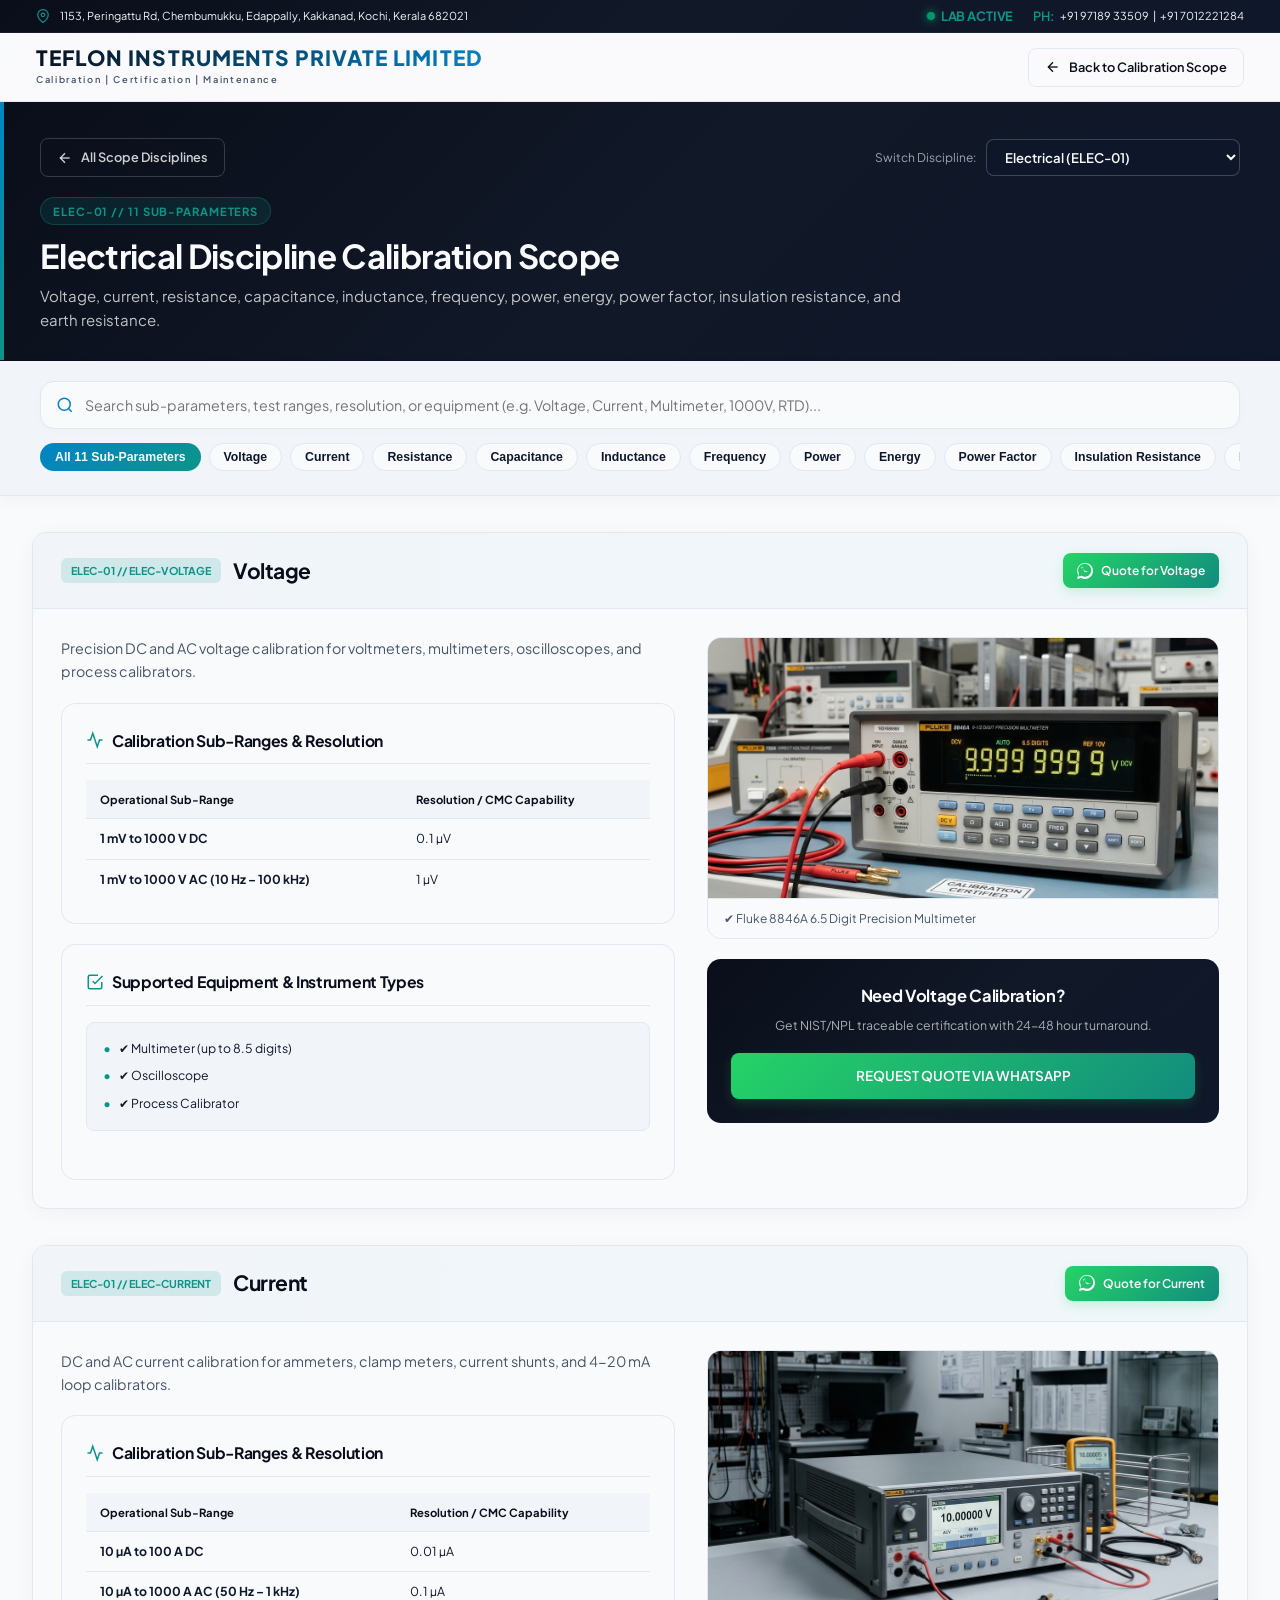
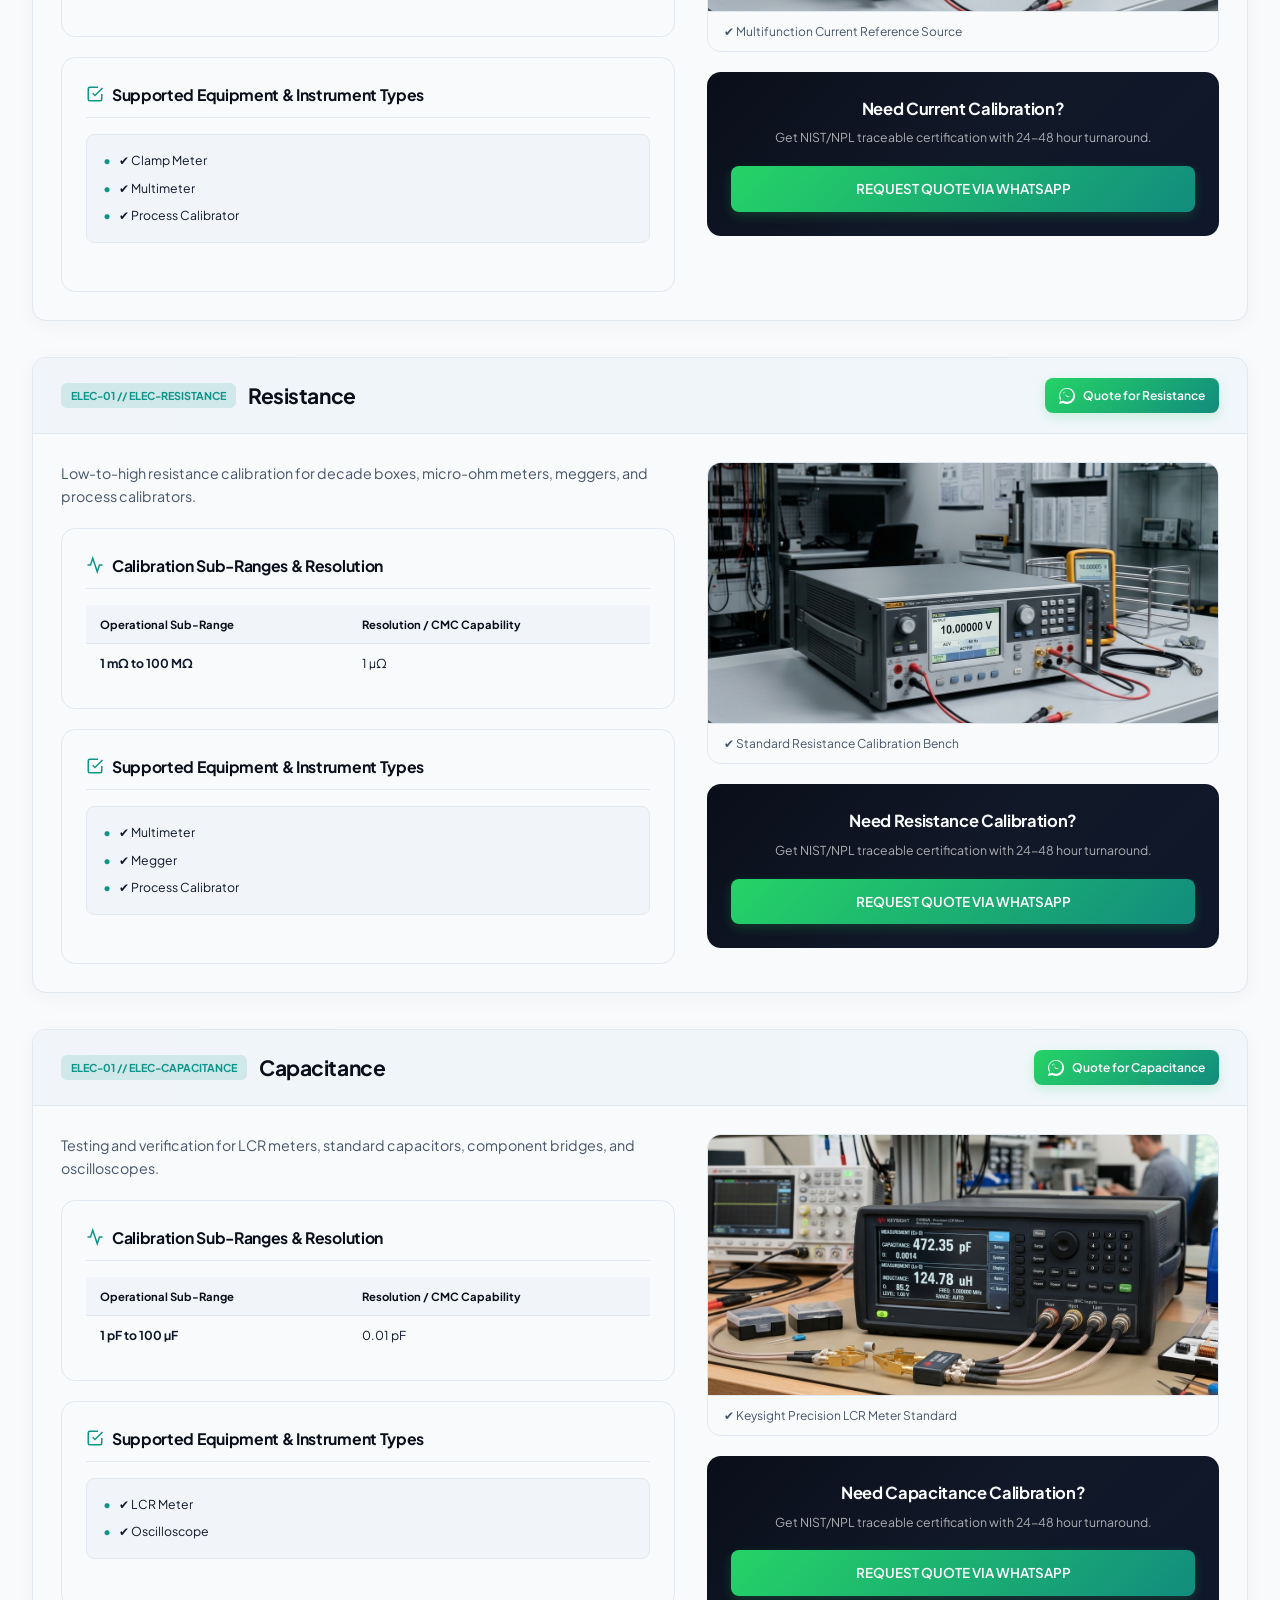
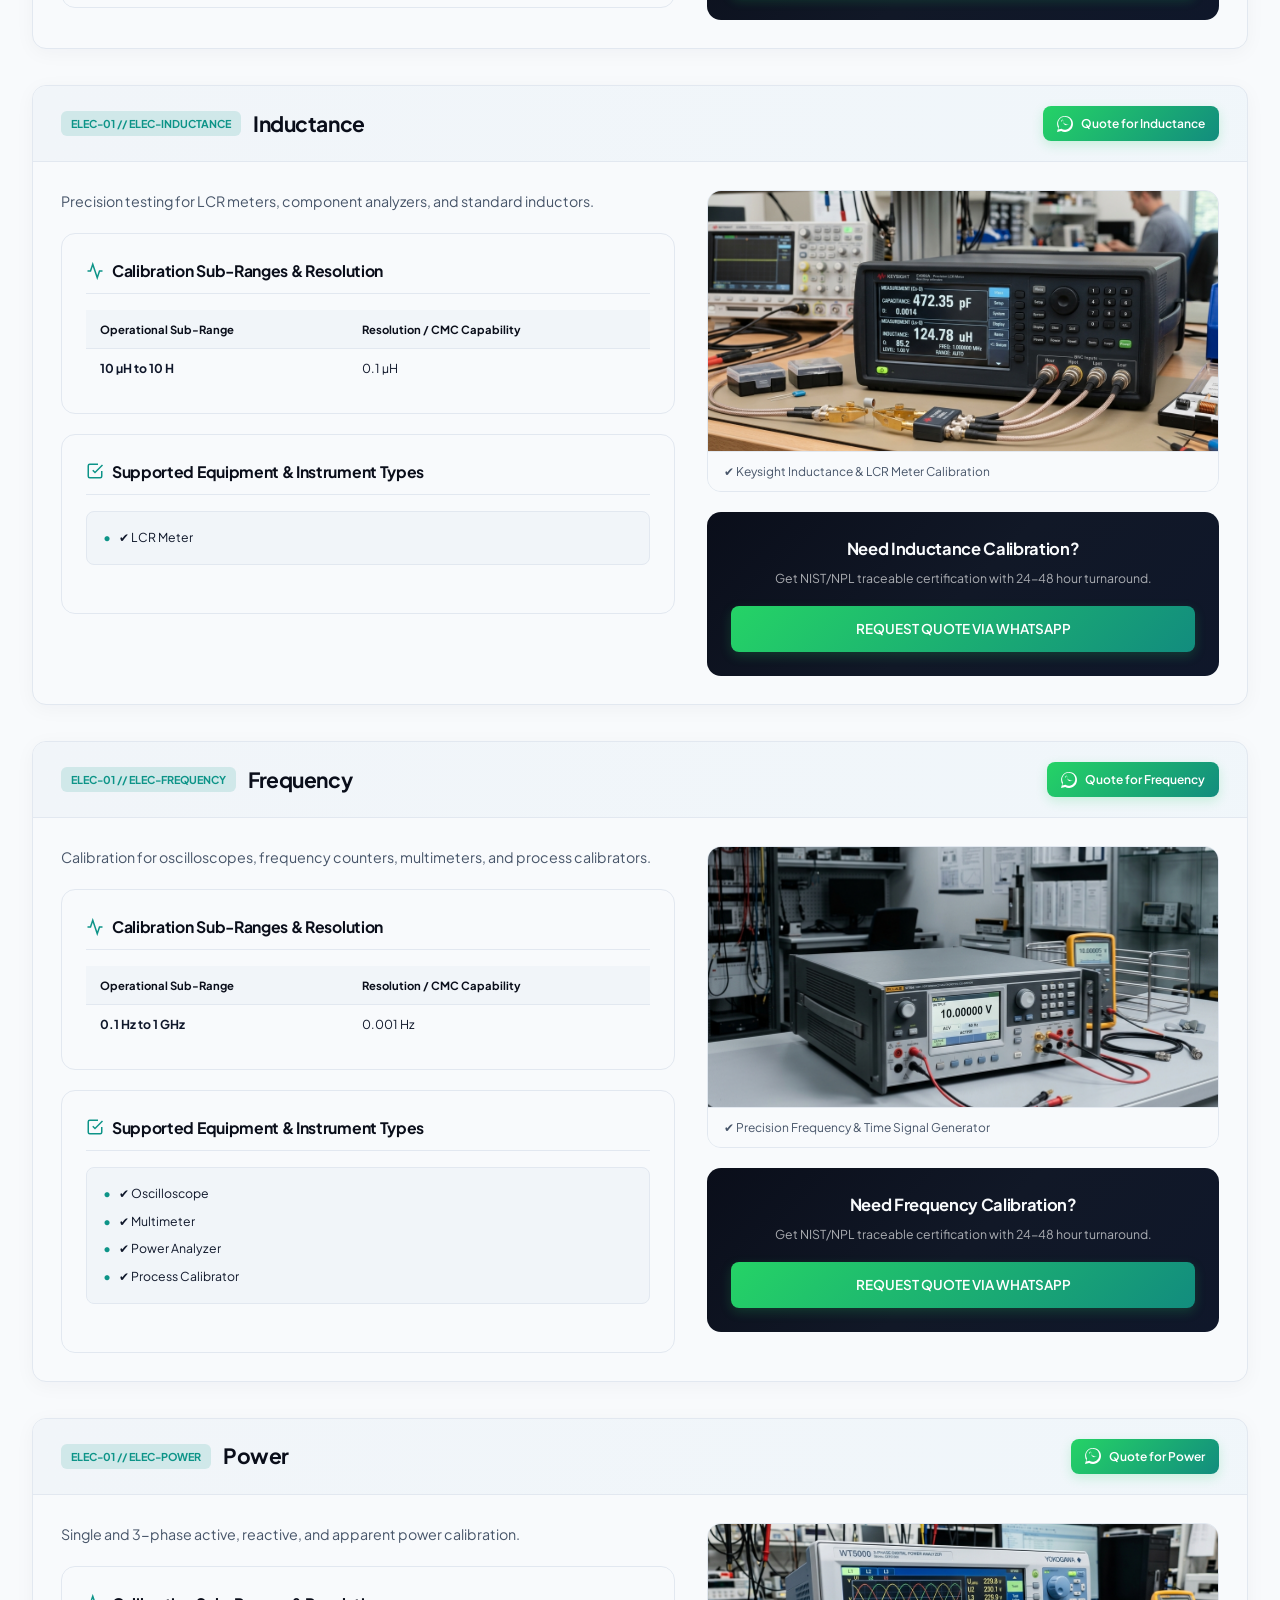
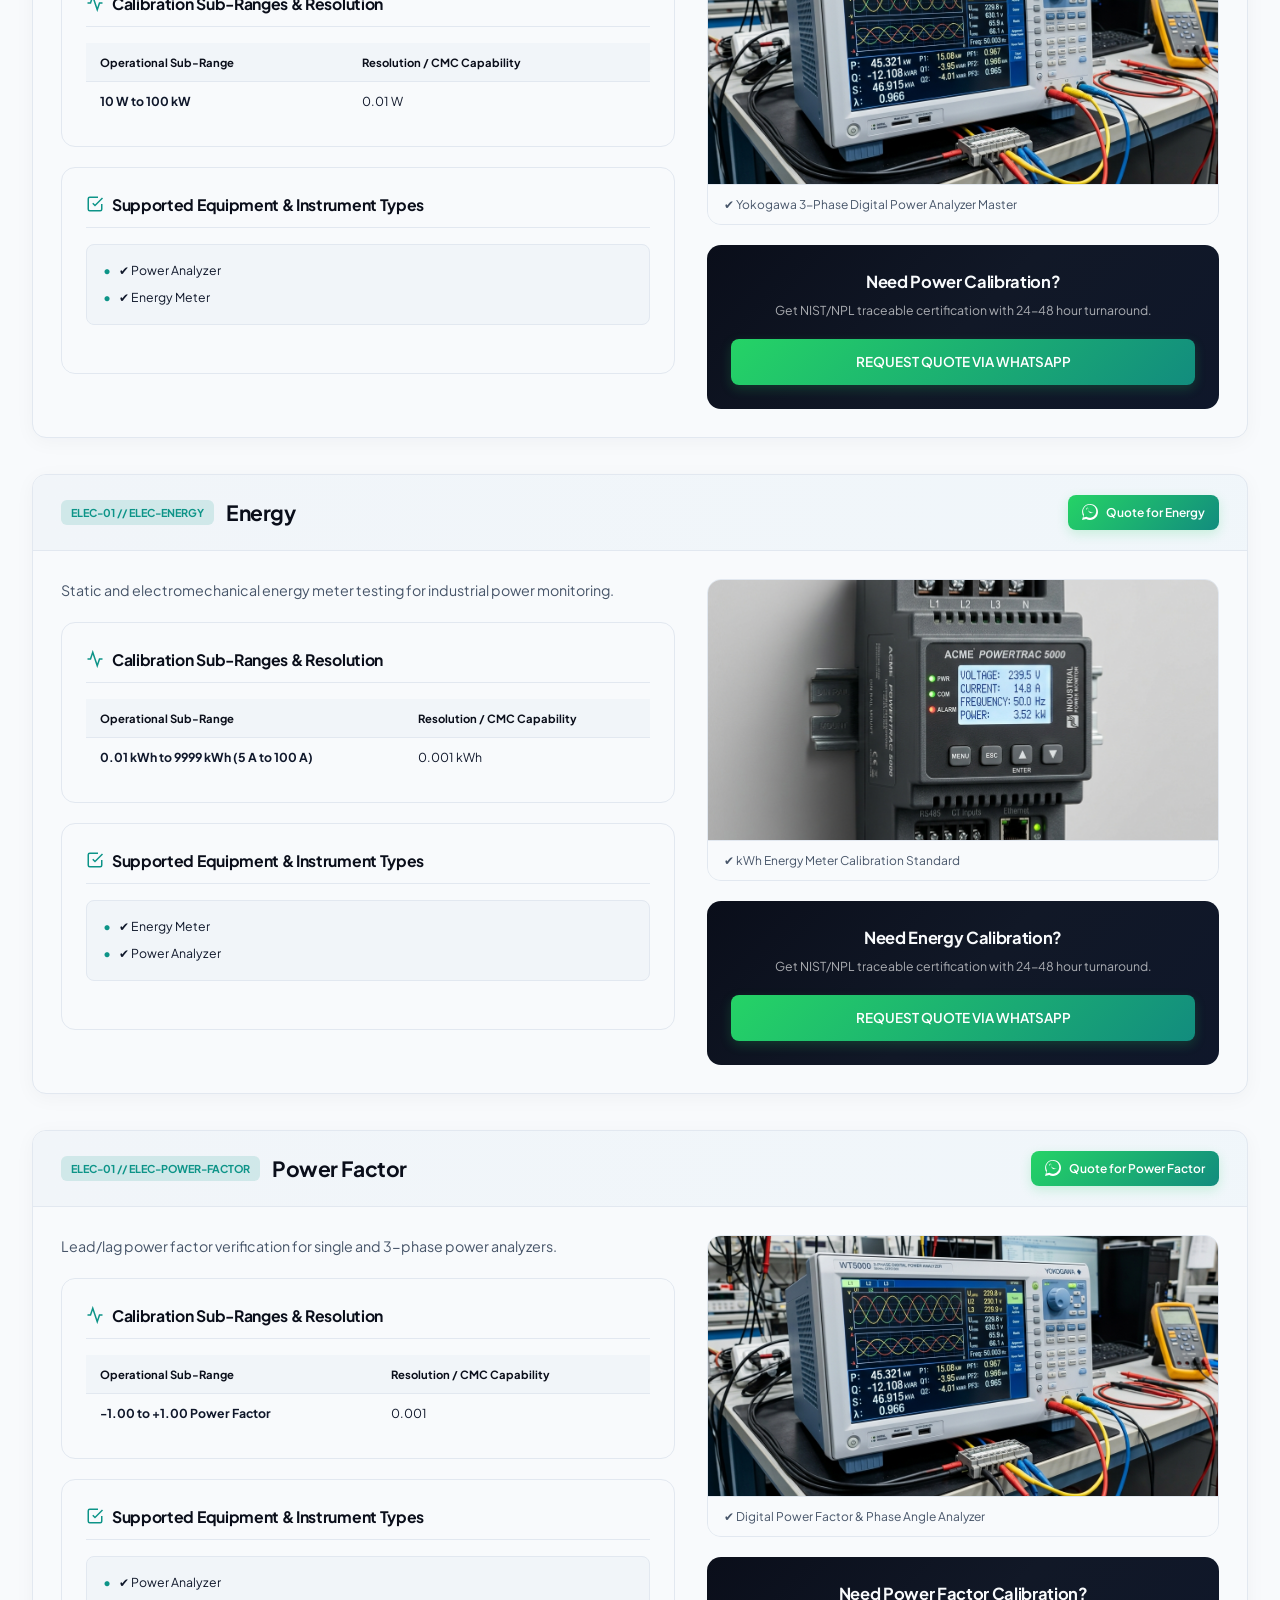
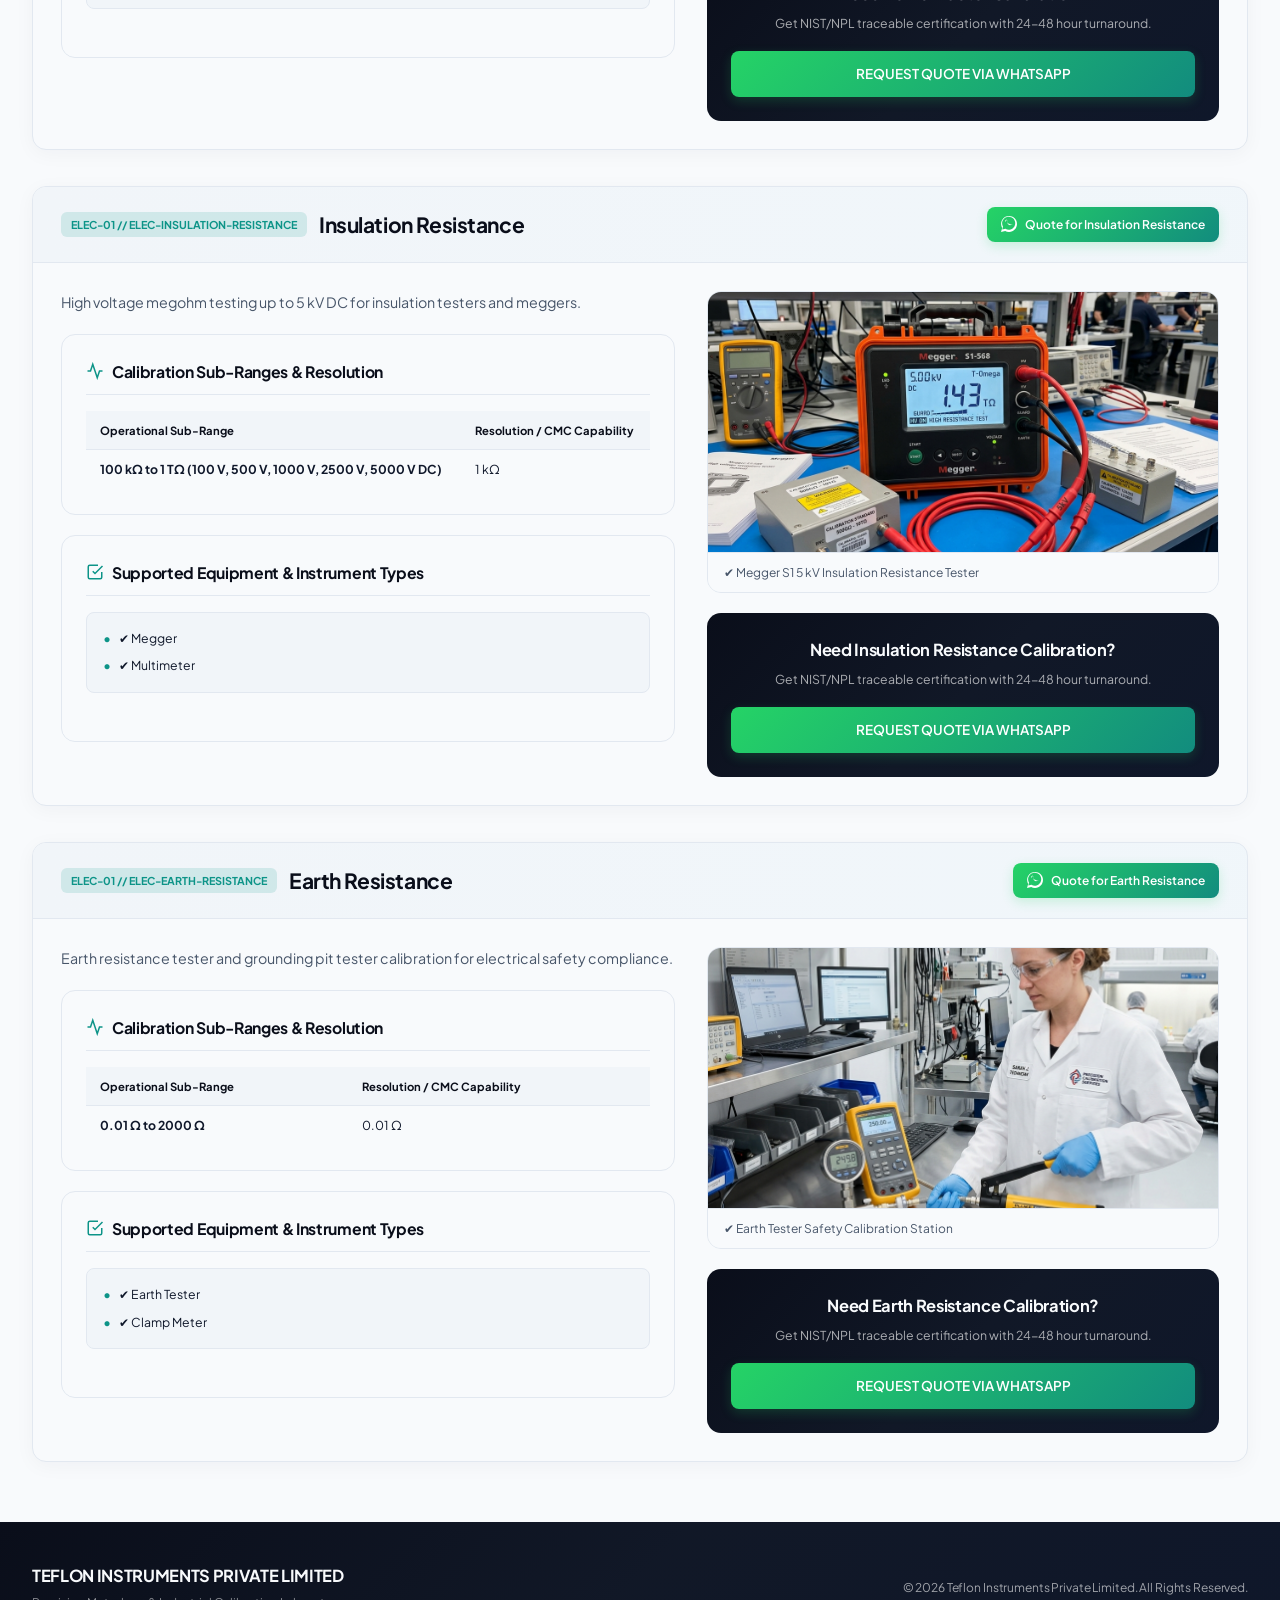
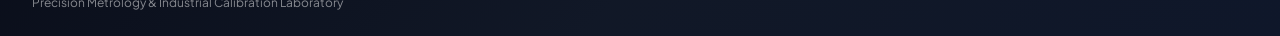
==== commit 443b3706: "Add files via upload" ====
--- a/callibration/parameter-detail.html
+++ b/callibration/parameter-detail.html
@@ -3,7 +3,7 @@
 <head>
   <meta charset="UTF-8">
   <meta name="viewport" content="width=device-width, initial-scale=1.0, maximum-scale=5.0, viewport-fit=cover">
-  <title>Parameter Calibration Details | Teflon Instruments Private Limited</title>
+  <title>Discipline Calibration Specifications | Teflon Instruments Private Limited</title>
   <meta name="description" content="Detailed calibration specifications, measurement sub-ranges, resolution, supported instruments, and reference equipment for Teflon Instruments Private Limited.">
 
   <!-- Google Fonts: Plus Jakarta Sans -->
@@ -15,7 +15,6 @@
   <link rel="stylesheet" href="styles.css">
 
   <style>
-    /* Standalone Parameter Detail Page Specific Styles */
     .param-detail-body {
       background-color: var(--clinical-white);
       min-height: 100vh;
@@ -26,7 +25,7 @@
     .param-header-banner {
       background: var(--gradient-dark);
       color: var(--clinical-white);
-      padding: 40px 48px 32px 48px;
+      padding: 36px 40px 28px 40px;
       position: relative;
       overflow: hidden;
       border-bottom: 1px solid var(--border-dark);
@@ -46,7 +45,9 @@
       display: flex;
       justify-content: space-between;
       align-items: center;
-      margin-bottom: 24px;
+      margin-bottom: 20px;
+      flex-wrap: wrap;
+      gap: 12px;
     }
 
     .back-home-btn {
@@ -57,15 +58,45 @@
       font-size: 0.85rem;
       font-weight: 600;
       padding: 8px 16px;
-      border: 1px solid rgba(255, 255, 255, 0.15);
+      border: 1px solid rgba(255, 255, 255, 0.18);
       border-radius: var(--border-radius-micro);
       transition: all var(--transition-fast);
+      text-decoration: none;
     }
 
     .back-home-btn:hover {
-      background: rgba(255, 255, 255, 0.1);
+      background: rgba(255, 255, 255, 0.12);
       color: var(--clinical-white);
       border-color: var(--teal-accent);
+    }
+
+    .disc-select-wrapper {
+      display: flex;
+      align-items: center;
+      gap: 10px;
+    }
+
+    .disc-select-label {
+      font-size: 0.8rem;
+      color: rgba(255, 255, 255, 0.6);
+      font-family: var(--font-mono);
+    }
+
+    .disc-switcher-select {
+      background: rgba(15, 23, 42, 0.9);
+      color: var(--clinical-white);
+      border: 1px solid rgba(255, 255, 255, 0.2);
+      padding: 8px 14px;
+      border-radius: var(--border-radius-micro);
+      font-family: var(--font-sans);
+      font-size: 0.88rem;
+      font-weight: 600;
+      cursor: pointer;
+      outline: none;
+    }
+
+    .disc-switcher-select:focus {
+      border-color: var(--electric-cyan);
     }
 
     .param-badge {
@@ -79,47 +110,246 @@
       font-weight: 700;
       letter-spacing: 0.08em;
       text-transform: uppercase;
-      margin-bottom: 12px;
+      margin-bottom: 10px;
     }
 
     .param-main-title {
       font-size: 2.2rem;
       color: var(--clinical-white);
-      margin-bottom: 12px;
-      line-height: 1.2;
+      margin-bottom: 8px;
+      line-height: 1.25;
     }
 
     .param-main-summary {
-      font-size: 1.05rem;
+      font-size: 1rem;
       color: rgba(255, 255, 255, 0.75);
-      max-width: 850px;
+      max-width: 900px;
       line-height: 1.6;
     }
 
+    /* Live Search & Toolbar Section */
+    .detail-toolbar-section {
+      background: var(--sterile-light-grey);
+      border-bottom: 1px solid var(--border-grey);
+      padding: 20px 40px;
+      position: sticky;
+      top: 0;
+      z-index: 90;
+      box-shadow: 0 4px 16px rgba(15, 23, 42, 0.04);
+    }
+
+    .detail-toolbar-container {
+      max-width: 1280px;
+      margin: 0 auto;
+      display: flex;
+      flex-direction: column;
+      gap: 14px;
+    }
+
+    .detail-search-group {
+      position: relative;
+      display: flex;
+      align-items: center;
+      width: 100%;
+    }
+
+    .detail-search-group .search-icon {
+      position: absolute;
+      left: 16px;
+      color: var(--electric-cyan);
+      pointer-events: none;
+    }
+
+    .detail-search-input {
+      width: 100%;
+      padding: 14px 44px 14px 44px;
+      background: var(--clinical-white);
+      border: 1.5px solid var(--border-grey);
+      border-radius: var(--border-radius-card);
+      font-family: var(--font-sans);
+      font-size: 0.95rem;
+      color: var(--deep-ink-navy);
+      box-shadow: 0 2px 8px rgba(15, 23, 42, 0.02);
+      transition: all var(--transition-fast);
+    }
+
+    .detail-search-input:focus {
+      outline: none;
+      border-color: var(--electric-cyan);
+      box-shadow: 0 0 0 4px rgba(2, 132, 199, 0.12);
+    }
+
+    .detail-search-clear {
+      position: absolute;
+      right: 14px;
+      background: var(--sterile-light-grey);
+      border: 1px solid var(--border-grey);
+      border-radius: 50%;
+      width: 26px;
+      height: 26px;
+      display: flex;
+      align-items: center;
+      justify-content: center;
+      font-size: 1.1rem;
+      color: var(--text-muted);
+      cursor: pointer;
+    }
+
+    .subparam-pills-bar {
+      display: flex;
+      gap: 8px;
+      overflow-x: auto;
+      padding-bottom: 4px;
+      scroll-behavior: smooth;
+      -webkit-overflow-scrolling: touch;
+    }
+
+    .subparam-pill-btn {
+      background: var(--clinical-white);
+      border: 1px solid var(--border-grey);
+      padding: 6px 14px;
+      border-radius: 20px;
+      font-size: 0.82rem;
+      font-weight: 600;
+      color: var(--text-primary);
+      cursor: pointer;
+      white-space: nowrap;
+      transition: all var(--transition-fast);
+    }
+
+    .subparam-pill-btn:hover {
+      border-color: var(--electric-cyan);
+      color: var(--electric-cyan);
+    }
+
+    .subparam-pill-btn.active {
+      background: var(--gradient-primary);
+      color: var(--clinical-white);
+      border-color: transparent;
+    }
+
+    /* Sub-Parameter Cards List */
     .param-detail-container {
       max-width: 1280px;
       margin: 0 auto;
-      padding: 48px 32px;
+      padding: 36px 32px 60px 32px;
       width: 100%;
       flex-grow: 1;
     }
 
-    .param-detail-grid {
+    .subparams-list-wrapper {
+      display: flex;
+      flex-direction: column;
+      gap: 36px;
+    }
+
+    .subpart-card {
+      background: var(--clinical-white);
+      border: 1px solid var(--border-grey);
+      border-radius: var(--border-radius-card);
+      overflow: hidden;
+      box-shadow: 0 4px 20px rgba(15, 23, 41, 0.04);
+      transition: all var(--transition-smooth);
+      scroll-margin-top: 140px;
+    }
+
+    .subpart-card:hover {
+      border-color: rgba(2, 132, 199, 0.3);
+      box-shadow: 0 12px 32px rgba(15, 23, 41, 0.08);
+    }
+
+    .subpart-header {
+      background: linear-gradient(90deg, var(--sterile-light-grey) 0%, rgba(2, 132, 199, 0.03) 100%);
+      padding: 20px 28px;
+      border-bottom: 1px solid var(--border-grey);
+      display: flex;
+      justify-content: space-between;
+      align-items: center;
+      flex-wrap: wrap;
+      gap: 12px;
+    }
+
+    .subpart-title-group {
+      display: flex;
+      align-items: center;
+      gap: 12px;
+    }
+
+    .subpart-id-tag {
+      font-family: var(--font-mono);
+      font-size: 0.72rem;
+      font-weight: 700;
+      color: var(--teal-accent);
+      background: var(--teal-glow);
+      padding: 4px 10px;
+      border-radius: 6px;
+    }
+
+    .subpart-title {
+      font-size: 1.4rem;
+      font-weight: 700;
+      color: var(--deep-ink-navy);
+    }
+
+    .subpart-body {
+      padding: 28px;
       display: grid;
       grid-template-columns: 1.2fr 1fr;
-      gap: 40px;
+      gap: 32px;
       align-items: start;
     }
 
     @media (max-width: 992px) {
-      .param-detail-grid {
+      .subpart-body {
         grid-template-columns: 1fr;
       }
       .param-header-banner {
-        padding: 32px 24px;
+        padding: 24px 16px;
+      }
+      .detail-toolbar-section {
+        padding: 14px 16px;
       }
       .param-detail-container {
-        padding: 32px 20px;
+        padding: 20px 16px;
+      }
+    }
+
+    @media (max-width: 768px) {
+      .param-main-title {
+        font-size: 1.6rem;
+      }
+      .param-header-nav {
+        flex-direction: column;
+        align-items: stretch;
+      }
+      .back-home-btn {
+        width: 100%;
+        justify-content: center;
+      }
+      .disc-select-wrapper {
+        width: 100%;
+        flex-direction: column;
+        align-items: stretch;
+      }
+      .disc-switcher-select {
+        width: 100%;
+        font-size: 16px !important;
+        padding: 12px;
+      }
+      .detail-search-input {
+        font-size: 16px !important;
+        padding: 12px 40px 12px 40px;
+      }
+      .subpart-header {
+        flex-direction: column;
+        align-items: stretch;
+      }
+      .subpart-header .btn-whatsapp {
+        width: 100%;
+        justify-content: center;
+      }
+      .subpart-body {
+        padding: 16px;
       }
     }
 
@@ -127,19 +357,22 @@
       background: var(--clinical-white);
       border: 1px solid var(--border-grey);
       border-radius: var(--border-radius-card);
-      padding: 32px;
-      box-shadow: 0 4px 20px rgba(15, 23, 41, 0.04);
-      margin-bottom: 32px;
+      padding: 24px;
+      margin-bottom: 20px;
+    }
+
+    .spec-card-box:last-child {
+      margin-bottom: 0;
     }
 
     .spec-title-head {
       display: flex;
       align-items: center;
-      gap: 10px;
-      font-size: 1.15rem;
+      gap: 8px;
+      font-size: 1.05rem;
       color: var(--deep-ink-navy);
-      margin-bottom: 20px;
-      padding-bottom: 12px;
+      margin-bottom: 16px;
+      padding-bottom: 10px;
       border-bottom: 1px solid var(--border-grey);
     }
 
@@ -147,139 +380,48 @@
       color: var(--teal-accent);
     }
 
-    .photo-gallery-wrapper {
-      position: relative;
+    .subpart-photo-box {
+      border: 1px solid var(--border-grey);
       border-radius: var(--border-radius-card);
       overflow: hidden;
-      border: 1px solid var(--border-grey);
       background: var(--sterile-light-grey);
-      box-shadow: 0 4px 20px rgba(15, 23, 41, 0.06);
-    }
-
-    .photo-slide-item {
-      display: none;
-      position: relative;
-    }
-
-    .photo-slide-item.active {
-      display: block;
-    }
-
-    .photo-slide-img {
+      margin-bottom: 20px;
+    }
+
+    .subpart-img {
       width: 100%;
-      height: 380px;
+      height: 260px;
       object-fit: cover;
       display: block;
     }
 
-    .photo-slide-caption {
-      position: absolute;
-      bottom: 0;
-      left: 0;
-      right: 0;
-      background: linear-gradient(0deg, rgba(15, 23, 41, 0.9) 0%, rgba(15, 23, 41, 0.4) 70%, transparent 100%);
-      color: var(--clinical-white);
-      padding: 20px 24px 16px 24px;
-    }
-
-    .photo-caption-title {
-      font-size: 0.95rem;
-      font-weight: 700;
-      display: block;
-    }
-
-    .photo-caption-count {
-      font-size: 0.75rem;
-      color: var(--teal-accent);
+    .subpart-img-caption {
+      padding: 10px 16px;
+      font-size: 0.8rem;
+      color: var(--text-muted);
+      background: var(--clinical-white);
+      border-top: 1px solid var(--border-grey);
       font-family: var(--font-mono);
-      margin-top: 2px;
-    }
-
-    .gallery-nav-bar {
-      display: flex;
-      align-items: center;
-      justify-content: space-between;
-      padding: 12px 20px;
-      background: var(--deep-ink-navy);
-      color: var(--clinical-white);
-    }
-
-    .gallery-arrow-btn {
-      background: rgba(255, 255, 255, 0.1);
-      border: none;
-      color: var(--clinical-white);
-      width: 34px;
-      height: 34px;
-      border-radius: 50%;
-      cursor: pointer;
-      display: flex;
-      align-items: center;
-      justify-content: center;
-      transition: background var(--transition-fast);
-    }
-
-    .gallery-arrow-btn:hover {
-      background: var(--electric-cyan);
-    }
-
-    .gallery-dots {
-      display: flex;
-      gap: 6px;
-    }
-
-    .gallery-dot {
-      width: 8px;
-      height: 8px;
-      border-radius: 50%;
-      background: rgba(255, 255, 255, 0.3);
-      border: none;
-      cursor: pointer;
-      transition: all var(--transition-fast);
-    }
-
-    .gallery-dot.active {
-      background: var(--teal-accent);
-      transform: scale(1.3);
-    }
-
-    .action-cta-box {
+    }
+
+    .subpart-quote-box {
       background: var(--gradient-dark);
       color: var(--clinical-white);
       border-radius: var(--border-radius-card);
-      padding: 32px;
-      margin-top: 32px;
+      padding: 24px;
       text-align: center;
-      position: relative;
-      overflow: hidden;
-    }
-
-    .action-cta-box::before {
-      content: '';
-      position: absolute;
-      top: 0;
-      left: 0;
-      width: 100%;
-      height: 3px;
-      background: var(--gradient-primary);
-    }
-
-    .action-cta-title {
+    }
+
+    .subpart-quote-title {
+      font-size: 1.1rem;
       color: var(--clinical-white);
-      font-size: 1.3rem;
-      margin-bottom: 8px;
-    }
-
-    .action-cta-desc {
+      margin-bottom: 6px;
+    }
+
+    .subpart-quote-desc {
+      font-size: 0.82rem;
       color: rgba(255, 255, 255, 0.65);
-      font-size: 0.9rem;
-      margin-bottom: 24px;
-    }
-
-    .cta-buttons-flex {
-      display: flex;
-      gap: 16px;
-      justify-content: center;
-      flex-wrap: wrap;
+      margin-bottom: 18px;
     }
   </style>
 </head>
@@ -322,13 +464,13 @@
             <line x1="19" y1="12" x2="5" y2="12"></line>
             <polyline points="12 19 5 12 12 5"></polyline>
           </svg>
-          <span>Back to All Parameters</span>
+          <span>Back to Calibration Scope</span>
         </a>
       </div>
     </nav>
   </header>
 
-  <!-- PARAMETER HEADER BANNER -->
+  <!-- DISCIPLINE HEADER BANNER -->
   <section class="param-header-banner" id="param-header-banner">
     <div style="max-width: 1280px; margin: 0 auto;">
       <div class="param-header-nav">
@@ -337,130 +479,49 @@
             <line x1="19" y1="12" x2="5" y2="12"></line>
             <polyline points="12 19 5 12 12 5"></polyline>
           </svg>
-          <span>All Calibration Scope</span>
+          <span>All Scope Disciplines</span>
         </a>
-        <span class="font-mono" id="param-code-badge" style="color: var(--teal-accent); font-weight: 600;">CODE // --</span>
-      </div>
-
-      <span class="param-badge" id="discipline-title-badge">Discipline</span>
-      <h1 class="param-main-title" id="param-display-name">Loading Parameter Details...</h1>
-      <p class="param-main-summary" id="param-display-summary">
-        Fetching technical specifications and calibration capabilities...
+
+        <div class="disc-select-wrapper">
+          <span class="disc-select-label">Switch Discipline:</span>
+          <select id="disc-switcher-select" class="disc-switcher-select" aria-label="Select Calibration Discipline">
+            <!-- Loaded dynamically from parameters-data.js -->
+          </select>
+        </div>
+      </div>
+
+      <span class="param-badge" id="discipline-code-badge">Discipline Code</span>
+      <h1 class="param-main-title" id="discipline-display-name">Loading Discipline Details...</h1>
+      <p class="param-main-summary" id="discipline-display-summary">
+        Fetching technical specifications, measurement sub-ranges, and supported equipment...
       </p>
     </div>
   </section>
 
-  <!-- MAIN PARAMETER CONTENT GRID -->
+  <!-- LIVE SEARCH & SUB-PARAMETER TOOLBAR -->
+  <section class="detail-toolbar-section">
+    <div class="detail-toolbar-container">
+      <div class="detail-search-group">
+        <svg class="search-icon" viewBox="0 0 24 24" width="18" height="18" stroke="currentColor" stroke-width="2" fill="none">
+          <circle cx="11" cy="11" r="8"></circle>
+          <line x1="21" y1="21" x2="16.65" y2="16.65"></line>
+        </svg>
+        <input type="text" id="detail-search-input" class="detail-search-input" placeholder="Search sub-parameters, test ranges, resolution, or equipment (e.g. Voltage, Current, Multimeter, 1000V, RTD)..." autocomplete="off">
+        <button id="detail-search-clear" class="detail-search-clear" aria-label="Clear Search" style="display: none;">&times;</button>
+      </div>
+
+      <div id="detail-search-counter" class="search-counter-badge" style="display: none;"></div>
+
+      <div class="subparam-pills-bar" id="subparam-pills-bar">
+        <!-- Loaded dynamically -->
+      </div>
+    </div>
+  </section>
+
+  <!-- MAIN SUB-PARAMETERS LIST CONTAINER -->
   <main class="param-detail-container">
-    <div class="param-detail-grid">
-
-      <!-- LEFT COLUMN: TECHNICAL SPECS & INSTRUMENTS -->
-      <div class="param-left-col">
-        
-        <!-- Ranges & Resolution Table -->
-        <div class="spec-card-box">
-          <h3 class="spec-title-head">
-            <svg viewBox="0 0 24 24" width="20" height="20" stroke="currentColor" stroke-width="2" fill="none">
-              <path d="M22 12h-4l-3 9L9 3l-3 9H2"></path>
-            </svg>
-            Calibration Sub-Ranges &amp; Resolution
-          </h3>
-          <div class="ranges-table-wrapper">
-            <table class="ranges-table">
-              <thead>
-                <tr>
-                  <th>Parameter / Sub-part</th>
-                  <th>Operational Range</th>
-                  <th>Resolution</th>
-                </tr>
-              </thead>
-              <tbody id="param-ranges-tbody">
-                <!-- Loaded dynamically -->
-              </tbody>
-            </table>
-          </div>
-        </div>
-
-        <!-- Supported Instruments -->
-        <div class="spec-card-box">
-          <h3 class="spec-title-head">
-            <svg viewBox="0 0 24 24" width="20" height="20" stroke="currentColor" stroke-width="2" fill="none">
-              <polyline points="9 11 12 14 22 4"></polyline>
-              <path d="M21 12v7a2 2 0 0 1-2 2H5a2 2 0 0 1-2-2V5a2 2 0 0 1 2-2h11"></path>
-            </svg>
-            Supported Equipment &amp; Instrument Types
-          </h3>
-          <div class="instruments-list-box">
-            <ul id="param-instruments-ul">
-              <!-- Loaded dynamically -->
-            </ul>
-          </div>
-        </div>
-
-        <!-- Traceability & Compliance Notice -->
-        <div class="spec-card-box" style="background: rgba(13, 148, 136, 0.04); border-color: rgba(13, 148, 136, 0.2);">
-          <h4 style="font-size: 0.95rem; color: var(--deep-ink-navy); margin-bottom: 8px;">
-            <svg viewBox="0 0 24 24" width="16" height="16" stroke="var(--teal-accent)" stroke-width="2" fill="none" style="margin-right: 6px;">
-              <path d="M12 22s8-4 8-10V5l-8-3-8 3v7c0 6 8 10 8 10z"></path>
-            </svg>
-            Traceability &amp; Quality Standard
-          </h4>
-          <p style="font-size: 0.85rem; color: var(--text-muted); line-height: 1.6;">
-            All measurements are performed against master reference standards directly traceable to the <strong>National Physical Laboratory (NPL India)</strong> and <strong>NIST</strong> in accordance with ISO/IEC 17025 principles. Official Calibration Measurement Capability (CMC) budgets are available upon request.
-          </p>
-        </div>
-
-      </div>
-
-      <!-- RIGHT COLUMN: REFERENCE GALLERY & CTA -->
-      <div class="param-right-col">
-        
-        <!-- Instrument Photo Gallery / Carousel -->
-        <div class="spec-card-box" style="padding: 24px;">
-          <h3 class="spec-title-head" style="margin-bottom: 16px;">
-            <svg viewBox="0 0 24 24" width="20" height="20" stroke="currentColor" stroke-width="2" fill="none">
-              <rect x="3" y="3" width="18" height="18" rx="2" ry="2"></rect>
-              <circle cx="8.5" cy="8.5" r="1.5"></circle>
-              <polyline points="21 15 16 10 5 21"></polyline>
-            </svg>
-            Equipment &amp; Calibration Gallery
-          </h3>
-
-          <div class="photo-gallery-wrapper" id="photo-gallery-box">
-            <div id="photo-slides-container">
-              <!-- Loaded dynamically -->
-            </div>
-            <div class="gallery-nav-bar" id="gallery-nav-bar" style="display: none;">
-              <button class="gallery-arrow-btn" id="gallery-prev-btn" aria-label="Previous Photo">
-                <svg viewBox="0 0 24 24" width="16" height="16" stroke="currentColor" stroke-width="2" fill="none"><polyline points="15 18 9 12 15 6"/></svg>
-              </button>
-              <div class="gallery-dots" id="gallery-dots-container"></div>
-              <button class="gallery-arrow-btn" id="gallery-next-btn" aria-label="Next Photo">
-                <svg viewBox="0 0 24 24" width="16" height="16" stroke="currentColor" stroke-width="2" fill="none"><polyline points="9 18 15 12 9 6"/></svg>
-              </button>
-            </div>
-          </div>
-        </div>
-
-        <!-- Technical Quote Action Box -->
-        <div class="action-cta-box">
-          <h3 class="action-cta-title">Need Calibration for this Instrument?</h3>
-          <p class="action-cta-desc">Submit your specifications for a fast B2B quotation, certificate release, or on-site scheduling.</p>
-          <div class="cta-buttons-flex">
-            <a href="#" id="whatsapp-quote-link" target="_blank" class="btn btn-primary btn-rect btn-whatsapp">
-              <svg viewBox="0 0 24 24" width="18" height="18" fill="currentColor">
-                <path d="M.057 24l1.687-6.163c-1.041-1.804-1.588-3.849-1.587-5.946C.06 5.348 5.397.01 12.008.01c3.202.001 6.212 1.246 8.477 3.514 2.266 2.268 3.507 5.28 3.505 8.484-.004 6.657-5.34 11.997-11.953 11.997-2.005-.001-3.973-.502-5.724-1.455L0 24zm6.59-4.846c1.6.95 3.188 1.449 4.825 1.451 5.436 0 9.86-4.37 9.864-9.799.002-2.63-1.023-5.101-2.885-6.963C16.59 2.019 14.12 1 11.52 1c-5.44 0-9.866 4.372-9.87 9.802 0 1.714.459 3.39 1.331 4.872L1.933 20.39l4.714-1.236zm10.742-5.717c-.296-.147-1.747-.852-2.012-.95-.264-.097-.456-.147-.648.147-.192.294-.744.95-.912 1.146-.169.196-.338.22-.634.072-.296-.147-1.25-.457-2.38-1.457-.88-.778-1.474-1.74-1.646-2.035-.172-.294-.018-.454.13-.601.133-.133.297-.344.446-.516.148-.172.197-.294.296-.49.099-.196.05-.367-.025-.515-.074-.147-.648-1.543-.888-2.13-.233-.564-.47-.488-.648-.497-.168-.008-.36-.009-.551-.009-.192 0-.505.072-.769.36-.264.288-1.01 1.01-1.01 2.46 0 1.45.1.86.326.196.226-.294 1.32-2.01 1.438-2.147.118-.137.228-.2.457-.053.23.147 1.478.75 1.63 1.25.152.5.152.93.076 1.226-.076.297-.456.95-.648 1.146l-.389.39-.026.024z"/>
-              </svg>
-              QUICK WHATSAPP ENQUIRY
-            </a>
-            <a href="index.html#contact" class="btn btn-outline btn-rect" style="color: var(--clinical-white); border-color: rgba(255, 255, 255, 0.4);">
-              GO TO CONTACT FORM
-            </a>
-          </div>
-        </div>
-
-      </div>
-
+    <div class="subparams-list-wrapper" id="subparams-list-wrapper">
+      <!-- Sub-parameters loaded dynamically -->
     </div>
   </main>
 
@@ -481,154 +542,240 @@
   <script src="parameters-data.js"></script>
   <script>
     document.addEventListener('DOMContentLoaded', () => {
-      // Parse URL parameters
+      if (typeof NABL_SCOPE_DATA === 'undefined') return;
+
       const urlParams = new URLSearchParams(window.location.search);
-      const discId = urlParams.get('disc');
-      const paramId = urlParams.get('param');
-
-      if (typeof NABL_SCOPE_DATA === 'undefined') return;
-
-      // Find target discipline and parameter
-      let targetDisc = null;
-      let targetParam = null;
-
-      if (discId && paramId) {
-        targetDisc = NABL_SCOPE_DATA.disciplines.find(d => d.id === discId);
-        if (targetDisc) {
-          targetParam = targetDisc.parameters.find(p => p.id === paramId);
+      let discId = urlParams.get('disc');
+      const targetParamId = urlParams.get('param');
+
+      const discSelect = document.getElementById('disc-switcher-select');
+      const searchInput = document.getElementById('detail-search-input');
+      const searchClear = document.getElementById('detail-search-clear');
+      const searchCounter = document.getElementById('detail-search-counter');
+      const pillsBar = document.getElementById('subparam-pills-bar');
+      const subparamsList = document.getElementById('subparams-list-wrapper');
+
+      let currentDisc = NABL_SCOPE_DATA.disciplines.find(d => d.id === discId) || NABL_SCOPE_DATA.disciplines[0];
+      let activeSubparamId = targetParamId || 'all';
+      let searchQuery = '';
+
+      // Populate Discipline Switcher Dropdown
+      let selectHtml = '';
+      NABL_SCOPE_DATA.disciplines.forEach(d => {
+        selectHtml += `<option value="${d.id}" ${d.id === currentDisc.id ? 'selected' : ''}>${d.title} (${d.code})</option>`;
+      });
+      discSelect.innerHTML = selectHtml;
+
+      discSelect.addEventListener('change', (e) => {
+        const newDiscId = e.target.value;
+        window.location.href = `parameter-detail.html?disc=${newDiscId}`;
+      });
+
+      function renderDisciplineHeader() {
+        document.title = `${currentDisc.title} Calibration Specifications | Teflon Instruments`;
+        document.getElementById('discipline-code-badge').textContent = `${currentDisc.code} // ${currentDisc.parameterCount} SUB-PARAMETERS`;
+        document.getElementById('discipline-display-name').textContent = `${currentDisc.title} Discipline Calibration Scope`;
+        document.getElementById('discipline-display-summary').textContent = currentDisc.description;
+      }
+
+      function renderPillsBar() {
+        let html = `<button class="subparam-pill-btn ${activeSubparamId === 'all' ? 'active' : ''}" data-sub-id="all">All ${currentDisc.parameters.length} Sub-Parameters</button>`;
+        currentDisc.parameters.forEach(p => {
+          html += `<button class="subparam-pill-btn ${activeSubparamId === p.id ? 'active' : ''}" data-sub-id="${p.id}">${p.name}</button>`;
+        });
+        pillsBar.innerHTML = html;
+
+        pillsBar.querySelectorAll('.subparam-pill-btn').forEach(btn => {
+          btn.addEventListener('click', () => {
+            const subId = btn.getAttribute('data-sub-id');
+            activeSubparamId = subId;
+            searchQuery = '';
+            if (searchInput) searchInput.value = '';
+            if (searchClear) searchClear.style.display = 'none';
+            if (searchCounter) searchCounter.style.display = 'none';
+            renderPillsBar();
+            renderSubparameters();
+            if (subId !== 'all') {
+              const cardEl = document.getElementById(`card-${subId}`);
+              cardEl?.scrollIntoView({ behavior: 'smooth', block: 'start' });
+            }
+          });
+        });
+      }
+
+      function renderSubparameters() {
+        let paramsToRender = currentDisc.parameters.filter(p => {
+          // Pill filter
+          if (activeSubparamId !== 'all' && p.id !== activeSubparamId) {
+            return false;
+          }
+          // Live search query filter
+          if (searchQuery) {
+            const nameMatch = p.name.toLowerCase().includes(searchQuery);
+            const summaryMatch = p.summary && p.summary.toLowerCase().includes(searchQuery);
+            const instMatch = p.instruments && p.instruments.some(i => i.toLowerCase().includes(searchQuery));
+            const rangeMatch = p.subRanges && p.subRanges.some(r => r.range.toLowerCase().includes(searchQuery) || r.resolution.toLowerCase().includes(searchQuery));
+            return nameMatch || summaryMatch || instMatch || rangeMatch;
+          }
+          return true;
+        });
+
+        // Search counter update
+        if (searchCounter) {
+          if (searchQuery) {
+            searchCounter.textContent = `Found ${paramsToRender.length} sub-parameters matching "${searchQuery}" in ${currentDisc.title}`;
+            searchCounter.style.display = 'inline-block';
+          } else {
+            searchCounter.style.display = 'none';
+          }
         }
-      }
-
-      // Fallback to first discipline & parameter if not found
-      if (!targetDisc || !targetParam) {
-        targetDisc = NABL_SCOPE_DATA.disciplines[0];
-        targetParam = targetDisc.parameters[0];
-      }
-
-      // Update Page Title
-      document.title = `${targetParam.name} Calibration Specification | Teflon Instruments`;
-
-      // Render Header Info
-      document.getElementById('param-code-badge').textContent = `${targetDisc.code} // ${targetParam.id.toUpperCase()}`;
-      document.getElementById('discipline-title-badge').textContent = `${targetDisc.title} Discipline`;
-      document.getElementById('param-display-name').textContent = targetParam.name;
-      document.getElementById('param-display-summary').textContent = targetParam.summary || targetDisc.description;
-
-      // Render Ranges Table
-      const tbody = document.getElementById('param-ranges-tbody');
-      let tbodyHtml = '';
-      if (targetParam.subRanges && targetParam.subRanges.length > 0) {
-        targetParam.subRanges.forEach(r => {
-          tbodyHtml += `
-            <tr>
-              <td><strong>${targetParam.name}</strong></td>
-              <td>${r.range}</td>
-              <td>${r.resolution || 'Standard'}</td>
-            </tr>
+
+        if (paramsToRender.length === 0) {
+          subparamsList.innerHTML = `
+            <div style="text-align: center; padding: 48px; background: var(--clinical-white); border: 1px dashed var(--border-grey); border-radius: var(--border-radius-card);">
+              <svg viewBox="0 0 24 24" width="40" height="40" stroke="var(--text-muted)" stroke-width="1.5" fill="none" style="margin-bottom: 12px;">
+                <circle cx="11" cy="11" r="8"></circle>
+                <line x1="21" y1="21" x2="16.65" y2="16.65"></line>
+              </svg>
+              <h4 style="font-size: 1.1rem; color: var(--deep-ink-navy); margin-bottom: 4px;">No sub-parameters found</h4>
+              <p style="font-size: 0.88rem; color: var(--text-muted);">Try searching for a different term or select "All Sub-Parameters".</p>
+            </div>
+          `;
+          return;
+        }
+
+        let html = '';
+        paramsToRender.forEach(p => {
+          // Ranges Table
+          let rangesHtml = '';
+          if (p.subRanges && p.subRanges.length > 0) {
+            rangesHtml = `
+              <div class="spec-card-box">
+                <h4 class="spec-title-head">
+                  <svg viewBox="0 0 24 24" width="18" height="18" stroke="currentColor" stroke-width="2" fill="none"><path d="M22 12h-4l-3 9L9 3l-3 9H2"></path></svg>
+                  Calibration Sub-Ranges &amp; Resolution
+                </h4>
+                <div class="ranges-table-wrapper">
+                  <table class="ranges-table">
+                    <thead>
+                      <tr>
+                        <th>Operational Sub-Range</th>
+                        <th>Resolution / CMC Capability</th>
+                      </tr>
+                    </thead>
+                    <tbody>
+                      ${p.subRanges.map(r => `
+                        <tr>
+                          <td><strong>${r.range}</strong></td>
+                          <td>${r.resolution}</td>
+                        </tr>
+                      `).join('')}
+                    </tbody>
+                  </table>
+                </div>
+              </div>
+            `;
+          }
+
+          // Instruments List
+          let instHtml = '';
+          if (p.instruments && p.instruments.length > 0) {
+            instHtml = `
+              <div class="spec-card-box">
+                <h4 class="spec-title-head">
+                  <svg viewBox="0 0 24 24" width="18" height="18" stroke="currentColor" stroke-width="2" fill="none"><polyline points="9 11 12 14 22 4"></polyline><path d="M21 12v7a2 2 0 0 1-2 2H5a2 2 0 0 1-2-2V5a2 2 0 0 1 2-2h11"></path></svg>
+                  Supported Equipment &amp; Instrument Types
+                </h4>
+                <div class="instruments-list-box">
+                  <ul>
+                    ${p.instruments.map(inst => `<li>✔ ${inst}</li>`).join('')}
+                  </ul>
+                </div>
+              </div>
+            `;
+          }
+
+          // Image preview
+          const firstImg = (p.images && p.images.length > 0) ? p.images[0] : { src: 'assets/images/facility_panoramic.png', title: 'Teflon Instruments Metrology Laboratory' };
+
+          // WhatsApp Msg
+          const waMsg = `⚡ *CALIBRATION ENQUIRY* ⚡\n-------------------------\n📌 *Discipline:* ${currentDisc.title} (${currentDisc.code})\n🛠️ *Sub-Parameter:* ${p.name}\n-------------------------\nHello Teflon Instruments, I would like to request a quotation and turnaround schedule for calibrating ${p.name}.`;
+          const waUrl = `https://wa.me/919718933509?text=${encodeURIComponent(waMsg)}`;
+
+          html += `
+            <article class="subpart-card" id="card-${p.id}">
+              <div class="subpart-header">
+                <div class="subpart-title-group">
+                  <span class="subpart-id-tag">${currentDisc.code} // ${p.id.toUpperCase()}</span>
+                  <h3 class="subpart-title">${p.name}</h3>
+                </div>
+                <a href="${waUrl}" target="_blank" class="btn btn-primary btn-rect btn-whatsapp" style="font-size: 0.8rem; padding: 8px 14px;">
+                  <svg viewBox="0 0 24 24" width="16" height="16" fill="currentColor"><path d="M.057 24l1.687-6.163c-1.041-1.804-1.588-3.849-1.587-5.946C.06 5.348 5.397.01 12.008.01c3.202.001 6.212 1.246 8.477 3.514 2.266 2.268 3.507 5.28 3.505 8.484-.004 6.657-5.34 11.997-11.953 11.997-2.005-.001-3.973-.502-5.724-1.455L0 24zm6.59-4.846c1.6.95 3.188 1.449 4.825 1.451 5.436 0 9.86-4.37 9.864-9.799.002-2.63-1.023-5.101-2.885-6.963C16.59 2.019 14.12 1 11.52 1c-5.44 0-9.866 4.372-9.87 9.802 0 1.714.459 3.39 1.331 4.872L1.933 20.39l4.714-1.236zm10.742-5.717c-.296-.147-1.747-.852-2.012-.95-.264-.097-.456-.147-.648.147-.192.294-.744.95-.912 1.146-.169.196-.338.22-.634.072-.296-.147-1.25-.457-2.38-1.457-.88-.778-1.474-1.74-1.646-2.035-.172-.294-.018-.454.13-.601.133-.133.297-.344.446-.516.148-.172.197-.294.296-.49.099-.196.05-.367-.025-.515-.074-.147-.648-1.543-.888-2.13-.233-.564-.47-.488-.648-.497-.168-.008-.36-.009-.551-.009-.192 0-.505.072-.769.36-.264.288-1.01 1.01-1.01 2.46 0 1.45.1.86.326.196.226-.294 1.32-2.01 1.438-2.147.118-.137.228-.2.457-.053.23.147 1.478.75 1.63 1.25.152.5.152.93.076 1.226-.076.297-.456.95-.648 1.146l-.389.39-.026.024z"/></svg>
+                  Quote for ${p.name}
+                </a>
+              </div>
+              
+              <div class="subpart-body">
+                <div class="subpart-left">
+                  <p style="font-size: 0.95rem; color: var(--text-muted); line-height: 1.6; margin-bottom: 20px;">${p.summary}</p>
+                  ${rangesHtml}
+                  ${instHtml}
+                </div>
+
+                <div class="subpart-right">
+                  <div class="subpart-photo-box">
+                    <img src="${firstImg.src}" alt="${firstImg.title || p.name}" class="subpart-img" onerror="this.src='assets/images/facility_panoramic.png';">
+                    <div class="subpart-img-caption">
+                      ✔ ${firstImg.title || (p.name + ' Reference Standard')}
+                    </div>
+                  </div>
+
+                  <div class="subpart-quote-box">
+                    <h4 class="subpart-quote-title">Need ${p.name} Calibration?</h4>
+                    <p class="subpart-quote-desc">Get NIST/NPL traceable certification with 24-48 hour turnaround.</p>
+                    <a href="${waUrl}" target="_blank" class="btn btn-primary btn-rect btn-block btn-whatsapp">
+                      REQUEST QUOTE VIA WHATSAPP
+                    </a>
+                  </div>
+                </div>
+              </div>
+            </article>
           `;
         });
-      } else {
-        tbodyHtml = `<tr><td colspan="3">Standard Calibration Operational Range</td></tr>`;
-      }
-      tbody.innerHTML = tbodyHtml;
-
-      // Render Instruments List
-      const ul = document.getElementById('param-instruments-ul');
-      let ulHtml = '';
-      if (targetParam.instruments && targetParam.instruments.length > 0) {
-        targetParam.instruments.forEach(inst => {
-          ulHtml += `<li>${inst}</li>`;
+
+        subparamsList.innerHTML = html;
+      }
+
+      // Live search input handler
+      if (searchInput) {
+        searchInput.addEventListener('input', (e) => {
+          searchQuery = e.target.value.trim().toLowerCase();
+          if (searchClear) searchClear.style.display = searchQuery.length > 0 ? 'flex' : 'none';
+          renderSubparameters();
         });
-      } else {
-        ulHtml = `<li>Standard Calibration Instruments</li>`;
-      }
-      ul.innerHTML = ulHtml;
-
-      // Render Gallery Slideshow
-      const slidesContainer = document.getElementById('photo-slides-container');
-      const navBar = document.getElementById('gallery-nav-bar');
-      const dotsContainer = document.getElementById('gallery-dots-container');
-
-      let slidesHtml = '';
-      let dotsHtml = '';
-      const images = targetParam.images || [];
-
-      if (images.length > 0) {
-        images.forEach((img, idx) => {
-          slidesHtml += `
-            <div class="photo-slide-item ${idx === 0 ? 'active' : ''}" data-slide="${idx}">
-              <img src="${img.src}" alt="${img.alt || img.title}" class="photo-slide-img" onerror="this.src='assets/images/facility_panoramic.png';">
-              <div class="photo-slide-caption">
-                <span class="photo-caption-title">${img.title}</span>
-                ${images.length > 1 ? `<span class="photo-caption-count">${idx + 1} of ${images.length} Equipment Photos</span>` : ''}
-              </div>
-            </div>
-          `;
-          dotsHtml += `<button class="gallery-dot ${idx === 0 ? 'active' : ''}" data-dot="${idx}" aria-label="Photo ${idx + 1}"></button>`;
+      }
+
+      if (searchClear) {
+        searchClear.addEventListener('click', () => {
+          searchQuery = '';
+          if (searchInput) searchInput.value = '';
+          searchClear.style.display = 'none';
+          if (searchCounter) searchCounter.style.display = 'none';
+          renderSubparameters();
         });
-
-        slidesContainer.innerHTML = slidesHtml;
-        dotsContainer.innerHTML = dotsHtml;
-
-        if (images.length > 1) {
-          navBar.style.display = 'flex';
-          initGalleryControls(images.length);
-        }
-      } else {
-        slidesContainer.innerHTML = `
-          <div class="photo-slide-item active">
-            <img src="assets/images/facility_panoramic.png" alt="Metrology Lab" class="photo-slide-img">
-            <div class="photo-slide-caption">
-              <span class="photo-caption-title">Teflon Instruments Metrology Laboratory</span>
-            </div>
-          </div>
-        `;
-      }
-
-      // Configure WhatsApp Quick Quote Link
-      const waBtn = document.getElementById('whatsapp-quote-link');
-      if (waBtn) {
-        const msg = `⚡ *CALIBRATION ENQUIRY* ⚡\n-------------------------\n📌 *Discipline:* ${targetDisc.title} (${targetDisc.code})\n🛠️ *Parameter:* ${targetParam.name}\n-------------------------\nHello Teflon Instruments, I would like to request a quote and turnaround details for calibrating ${targetParam.name}.`;
-        waBtn.href = `https://wa.me/919718933509?text=${encodeURIComponent(msg)}`;
-      }
-
-      // Slideshow logic
-      function initGalleryControls(total) {
-        let current = 0;
-        const slides = slidesContainer.querySelectorAll('.photo-slide-item');
-        const dots = dotsContainer.querySelectorAll('.gallery-dot');
-        const prevBtn = document.getElementById('gallery-prev-btn');
-        const nextBtn = document.getElementById('gallery-next-btn');
-
-        function goTo(idx) {
-          slides[current].classList.remove('active');
-          dots[current].classList.remove('active');
-          current = (idx + total) % total;
-          slides[current].classList.add('active');
-          dots[current].classList.add('active');
-        }
-
-        prevBtn?.addEventListener('click', () => goTo(current - 1));
-        nextBtn?.addEventListener('click', () => goTo(current + 1));
-        dots.forEach((dot, idx) => dot.addEventListener('click', () => goTo(idx)));
-
-        // Touch Swipe Support for Gallery
-        let touchStartX = 0;
-        let touchEndX = 0;
-        slidesContainer.addEventListener('touchstart', (e) => {
-          touchStartX = e.changedTouches[0].screenX;
-        }, { passive: true });
-        slidesContainer.addEventListener('touchend', (e) => {
-          touchEndX = e.changedTouches[0].screenX;
-          if (touchEndX < touchStartX - 40) {
-            goTo(current + 1);
-          } else if (touchEndX > touchStartX + 40) {
-            goTo(current - 1);
-          }
-        }, { passive: true });
-
-        // Autoplay every 4s
-        setInterval(() => goTo(current + 1), 4000);
+      }
+
+      // Initial execution
+      renderDisciplineHeader();
+      renderPillsBar();
+      renderSubparameters();
+
+      // Scroll to specific subparameter if URL param passed
+      if (targetParamId && targetParamId !== 'all') {
+        setTimeout(() => {
+          const cardEl = document.getElementById(`card-${targetParamId}`);
+          cardEl?.scrollIntoView({ behavior: 'smooth', block: 'start' });
+        }, 300);
       }
     });
   </script>
--- a/callibration/styles.css
+++ b/callibration/styles.css
@@ -25,23 +25,23 @@
   --font-sans: 'Plus Jakarta Sans', -apple-system, BlinkMacSystemFont, "Segoe UI", Roboto, sans-serif;
   --font-mono: 'Plus Jakarta Sans', -apple-system, BlinkMacSystemFont, "Segoe UI", Roboto, sans-serif;
 
-  /* Layout Spacing */
-  --grid-gap: 22px;
-  --section-padding: 72px 40px;
-  --border-radius-micro: 10px;
-  --border-radius-card: 18px;
-
-  /* Transitions */
-  --transition-fast: 0.25s cubic-bezier(0.4, 0, 0.2, 1);
-  --transition-smooth: 0.4s cubic-bezier(0.16, 1, 0.3, 1);
+  /* Layout Spacing — Condensed, Crisp & Premium */
+  --grid-gap: 16px;
+  --section-padding: 44px 32px;
+  --border-radius-micro: 8px;
+  --border-radius-card: 14px;
+
+  /* Transitions — Ultra Smooth */
+  --transition-fast: 0.2s cubic-bezier(0.16, 1, 0.3, 1);
+  --transition-smooth: 0.35s cubic-bezier(0.16, 1, 0.3, 1);
 
   /* Premium Gradients & Glow Effects */
   --gradient-primary: linear-gradient(135deg, #0284C7 0%, #0D9488 100%);
-  --gradient-hero: linear-gradient(160deg, rgba(2, 132, 199, 0.05) 0%, rgba(13, 148, 136, 0.04) 40%, var(--clinical-white) 80%);
+  --gradient-hero: linear-gradient(160deg, rgba(2, 132, 199, 0.06) 0%, rgba(13, 148, 136, 0.05) 40%, var(--clinical-white) 80%);
   --gradient-dark: linear-gradient(135deg, #0A0E1A 0%, #111827 50%, #0F172A 100%);
-  --gradient-card-hover: linear-gradient(135deg, rgba(2, 132, 199, 0.04) 0%, rgba(13, 148, 136, 0.03) 100%);
+  --gradient-card-hover: linear-gradient(135deg, rgba(2, 132, 199, 0.05) 0%, rgba(13, 148, 136, 0.04) 100%);
   --gradient-footer-cta: linear-gradient(135deg, #0284C7 0%, #6D28D9 50%, #0D9488 100%);
-  --premium-shadow: 0 10px 30px -10px rgba(15, 23, 42, 0.08), 0 4px 12px rgba(15, 23, 42, 0.03);
+  --premium-shadow: 0 8px 24px -6px rgba(15, 23, 42, 0.08), 0 2px 8px rgba(15, 23, 42, 0.03);
 }
 
 /* ==========================================================================
@@ -274,9 +274,9 @@
   align-items: center;
   background: var(--gradient-dark);
   color: var(--sterile-light-grey);
-  padding: 8px 48px;
+  padding: 6px 36px;
   font-family: var(--font-mono);
-  font-size: 0.75rem;
+  font-size: 0.73rem;
   border-bottom: 1px solid rgba(255, 255, 255, 0.06);
   position: relative;
   overflow: hidden;
@@ -302,7 +302,7 @@
 
 .top-bar-left, .top-bar-right {
   display: flex;
-  gap: 24px;
+  gap: 20px;
   align-items: center;
 }
 
@@ -314,7 +314,7 @@
 
 .tech-label {
   color: var(--teal-accent);
-  font-weight: 600;
+  font-weight: 700;
 }
 
 .status-indicator {
@@ -337,8 +337,8 @@
   display: flex;
   justify-content: space-between;
   align-items: center;
-  padding: 20px 48px;
-  height: 80px;
+  padding: 12px 36px;
+  height: 68px;
 }
 
 .nav-brand .logo-link {
@@ -1021,13 +1021,13 @@
 .hero-layout {
   display: grid;
   grid-template-columns: 1.1fr 0.9fr;
-  min-height: calc(100vh - 120px);
+  min-height: auto;
   position: relative;
   z-index: 1;
 }
 
 .hero-left {
-  padding: 80px 48px;
+  padding: 44px 36px;
   display: flex;
   flex-direction: column;
   justify-content: center;
@@ -1040,9 +1040,9 @@
   gap: 8px;
   font-family: var(--font-mono);
   font-size: 0.75rem;
-  font-weight: 600;
+  font-weight: 700;
   color: var(--text-muted);
-  margin-bottom: 24px;
+  margin-bottom: 16px;
 }
 
 .meta-separator {
@@ -1053,16 +1053,18 @@
   color: var(--teal-accent);
   padding: 2px 8px;
   background: var(--teal-glow);
+  border: 1px solid rgba(13, 148, 136, 0.25);
   border-radius: 4px;
   font-size: 0.72rem;
+  font-weight: 800;
 }
 
 .hero-title {
-  font-size: 3.4rem;
+  font-size: 2.8rem;
   font-weight: 800;
   line-height: 1.15;
-  letter-spacing: -0.02em;
-  margin-bottom: 24px;
+  letter-spacing: -0.025em;
+  margin-bottom: 16px;
 }
 
 .text-highlight {
@@ -1074,25 +1076,25 @@
 }
 
 .hero-description {
-  font-size: 1.05rem;
-  line-height: 1.75;
-  margin-bottom: 40px;
+  font-size: 0.98rem;
+  line-height: 1.6;
+  margin-bottom: 24px;
   max-width: 640px;
 }
 
 .hero-ctas {
   display: flex;
-  gap: 16px;
-  margin-bottom: 60px;
+  gap: 14px;
+  margin-bottom: 28px;
 }
 
 /* Hero Features / Key Trust Points */
 .hero-features {
   display: grid;
   grid-template-columns: 1fr 1fr;
-  gap: 32px;
+  gap: 18px;
   border-top: 1px solid var(--border-dark);
-  padding-top: 40px;
+  padding-top: 24px;
 }
 
 .feature-item {
@@ -1317,7 +1319,7 @@
 }
 
 .section-header {
-  margin-bottom: 60px;
+  margin-bottom: 28px;
   max-width: 800px;
 }
 
@@ -1329,28 +1331,33 @@
 
 .section-tag {
   color: var(--teal-accent);
-  font-weight: 700;
+  font-weight: 800;
   display: inline-block;
-  margin-bottom: 12px;
-  letter-spacing: 0.08em;
+  margin-bottom: 8px;
+  letter-spacing: 0.1em;
   padding: 4px 12px;
   background: var(--teal-glow);
+  border: 1px solid rgba(13, 148, 136, 0.2);
   border-radius: 6px;
-  font-size: 0.8rem;
+  font-size: 0.75rem;
+  text-transform: uppercase;
 }
 
 .section-title {
-  font-size: 2.2rem;
-  margin-bottom: 16px;
+  font-size: 2.1rem;
+  font-weight: 800;
+  margin-bottom: 8px;
   background: linear-gradient(135deg, var(--deep-ink-navy) 0%, var(--electric-cyan) 100%);
   -webkit-background-clip: text;
   -webkit-text-fill-color: transparent;
   background-clip: text;
+  line-height: 1.25;
 }
 
 .section-subtitle {
-  font-size: 1.1rem;
+  font-size: 0.98rem;
   color: var(--text-muted);
+  line-height: 1.55;
 }
 
 /* ==========================================================================
@@ -2058,8 +2065,8 @@
 
 .workflow-strip {
   border-bottom: 1px solid var(--border-dark);
-  padding-bottom: 60px;
-  margin-bottom: 60px;
+  padding-bottom: 32px;
+  margin-bottom: 32px;
 }
 
 .workflow-layout {
@@ -2072,13 +2079,13 @@
   background-color: var(--clinical-white);
   border: 1px solid var(--border-grey);
   border-radius: var(--border-radius-card);
-  padding: 28px;
+  padding: 20px;
   display: flex;
   flex-direction: column;
   position: relative;
   overflow: hidden;
   transition: all var(--transition-smooth);
-  box-shadow: 0 4px 12px rgba(15, 23, 41, 0.02);
+  box-shadow: 0 2px 8px rgba(15, 23, 41, 0.02);
 }
 
 .workflow-card::before {
@@ -2087,7 +2094,7 @@
   top: 0;
   left: 0;
   width: 100%;
-  height: 4px;
+  height: 3px;
   background: var(--gradient-primary);
   opacity: 0;
   transition: opacity var(--transition-fast);
@@ -2098,26 +2105,26 @@
 }
 
 .workflow-card:hover {
-  transform: translateY(-6px);
+  transform: translateY(-4px);
   border-color: rgba(14, 111, 216, 0.2);
-  box-shadow: 0 20px 40px rgba(15, 23, 41, 0.08), 0 4px 12px rgba(14, 111, 216, 0.06);
+  box-shadow: 0 14px 32px rgba(15, 23, 41, 0.06), 0 4px 12px rgba(14, 111, 216, 0.05);
   background: var(--gradient-card-hover);
 }
 
 .workflow-step-num {
   font-size: 0.65rem;
-  font-weight: 700;
+  font-weight: 800;
   color: var(--teal-accent);
   background: var(--teal-glow);
   padding: 3px 8px;
   border-radius: 4px;
   width: fit-content;
-  margin-bottom: 20px;
+  margin-bottom: 12px;
 }
 
 .workflow-icon-box {
   color: var(--electric-cyan);
-  margin-bottom: 20px;
+  margin-bottom: 12px;
   display: inline-flex;
   padding: 8px;
   background: rgba(14, 111, 216, 0.05);
@@ -2133,14 +2140,15 @@
 }
 
 .workflow-card-title {
-  font-size: 1.15rem;
-  margin-bottom: 12px;
+  font-size: 1.05rem;
+  font-weight: 700;
+  margin-bottom: 8px;
   color: var(--deep-ink-navy);
 }
 
 .workflow-card-desc {
   font-size: 0.8rem;
-  line-height: 1.6;
+  line-height: 1.5;
   color: var(--text-muted);
 }
 
@@ -2813,23 +2821,19 @@
     text-align: center;
   }
 
-  /* Discipline Selector Grid on Mobile: Horizontal Swipe Container */
+  /* Discipline Selector Grid on Mobile: Clean 2-Column High-Visibility Touch Grid */
   .discipline-selector-grid {
-    display: flex;
-    overflow-x: auto;
-    scroll-snap-type: x mandatory;
-    -webkit-overflow-scrolling: touch;
-    padding-bottom: 12px;
+    display: grid;
+    grid-template-columns: repeat(2, 1fr);
     gap: 10px;
     margin-bottom: 24px;
-    scrollbar-width: thin;
-    scrollbar-color: var(--teal-accent) transparent;
   }
 
   .discipline-card-btn {
-    flex: 0 0 135px;
-    scroll-snap-align: start;
-    padding: 14px 10px;
+    width: 100%;
+    min-height: 72px;
+    padding: 12px 8px;
+    border-radius: var(--border-radius-micro);
   }
 
   /* Responsive Data Tables Container */
@@ -3005,7 +3009,7 @@
 }
 
 /* ==========================================================================
-   NABL 129 SCOPE EXPLAINER & PARAMETER EXPLORER COMPONENT
+   PARAMETER EXPLORER COMPONENT
    ========================================================================== */
 .section-parameters.highlight-pulse {
   animation: sectionPulse 1.4s cubic-bezier(0.16, 1, 0.3, 1);
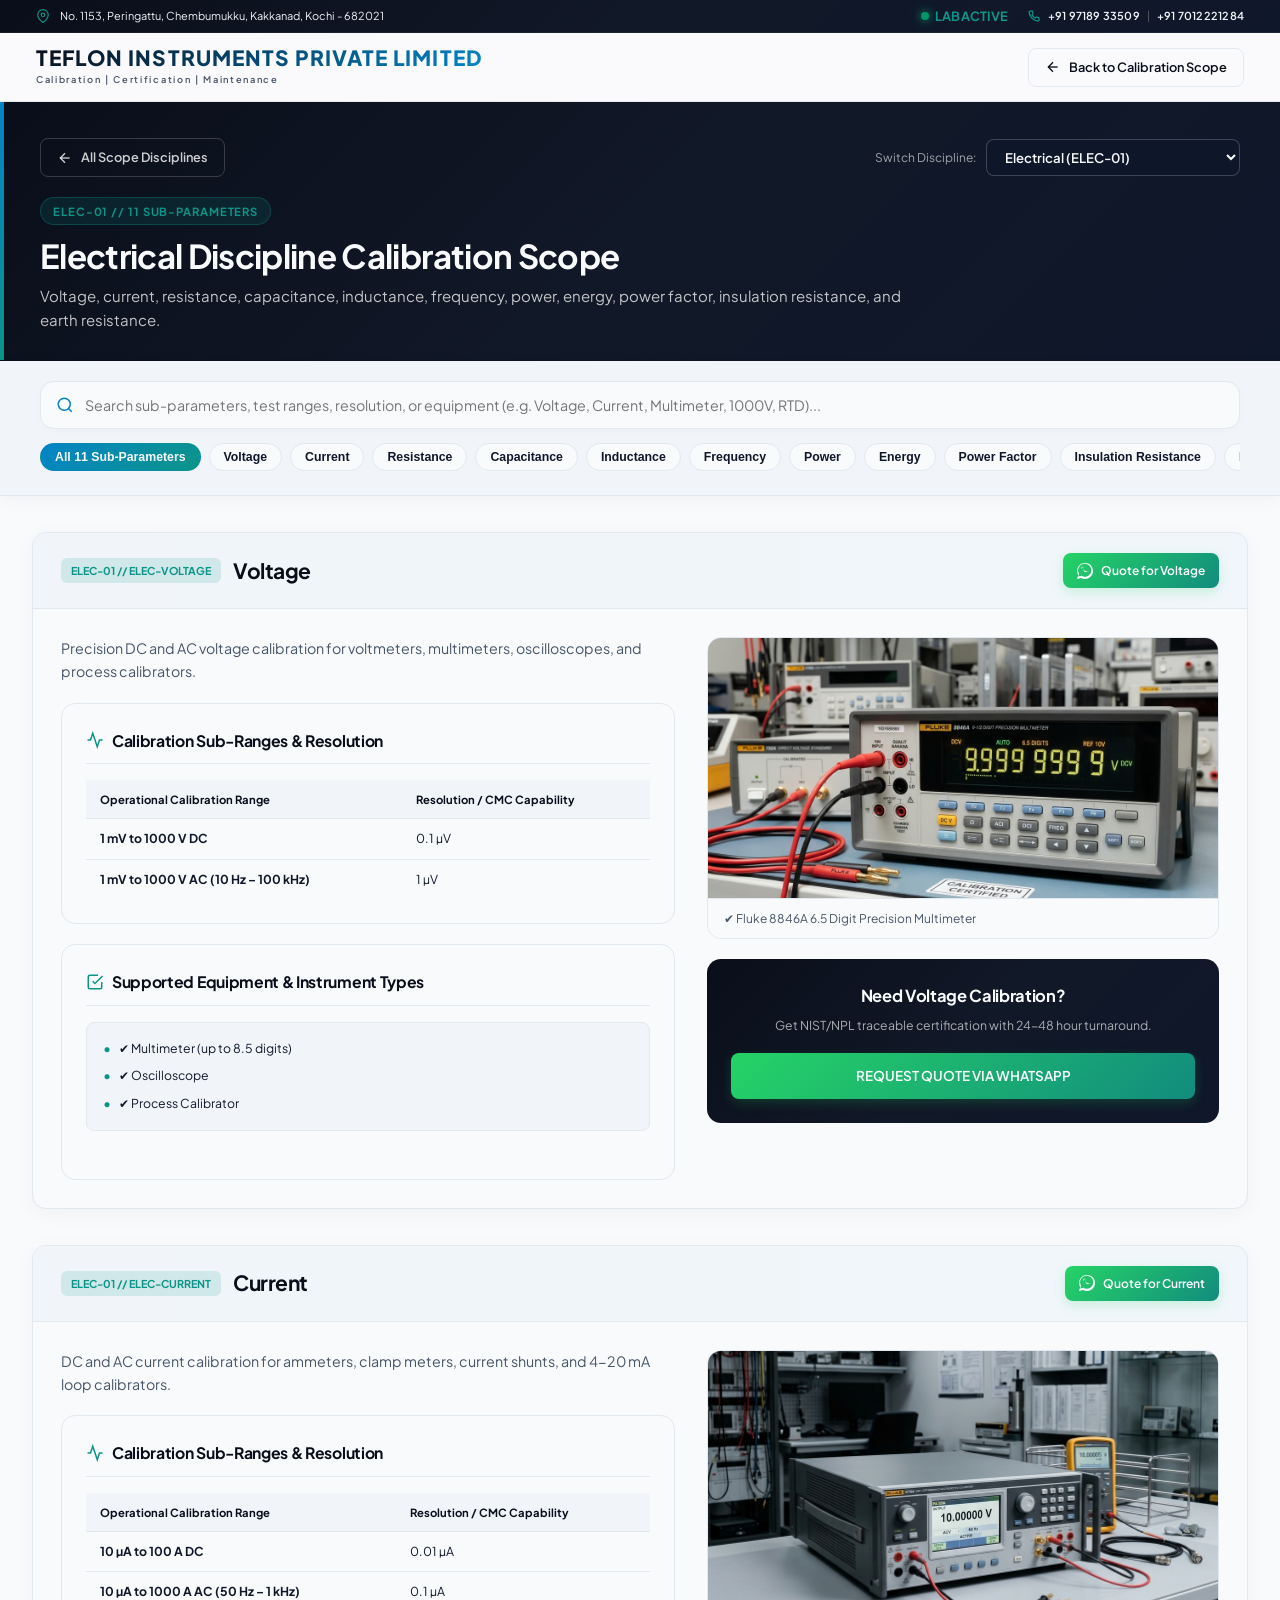
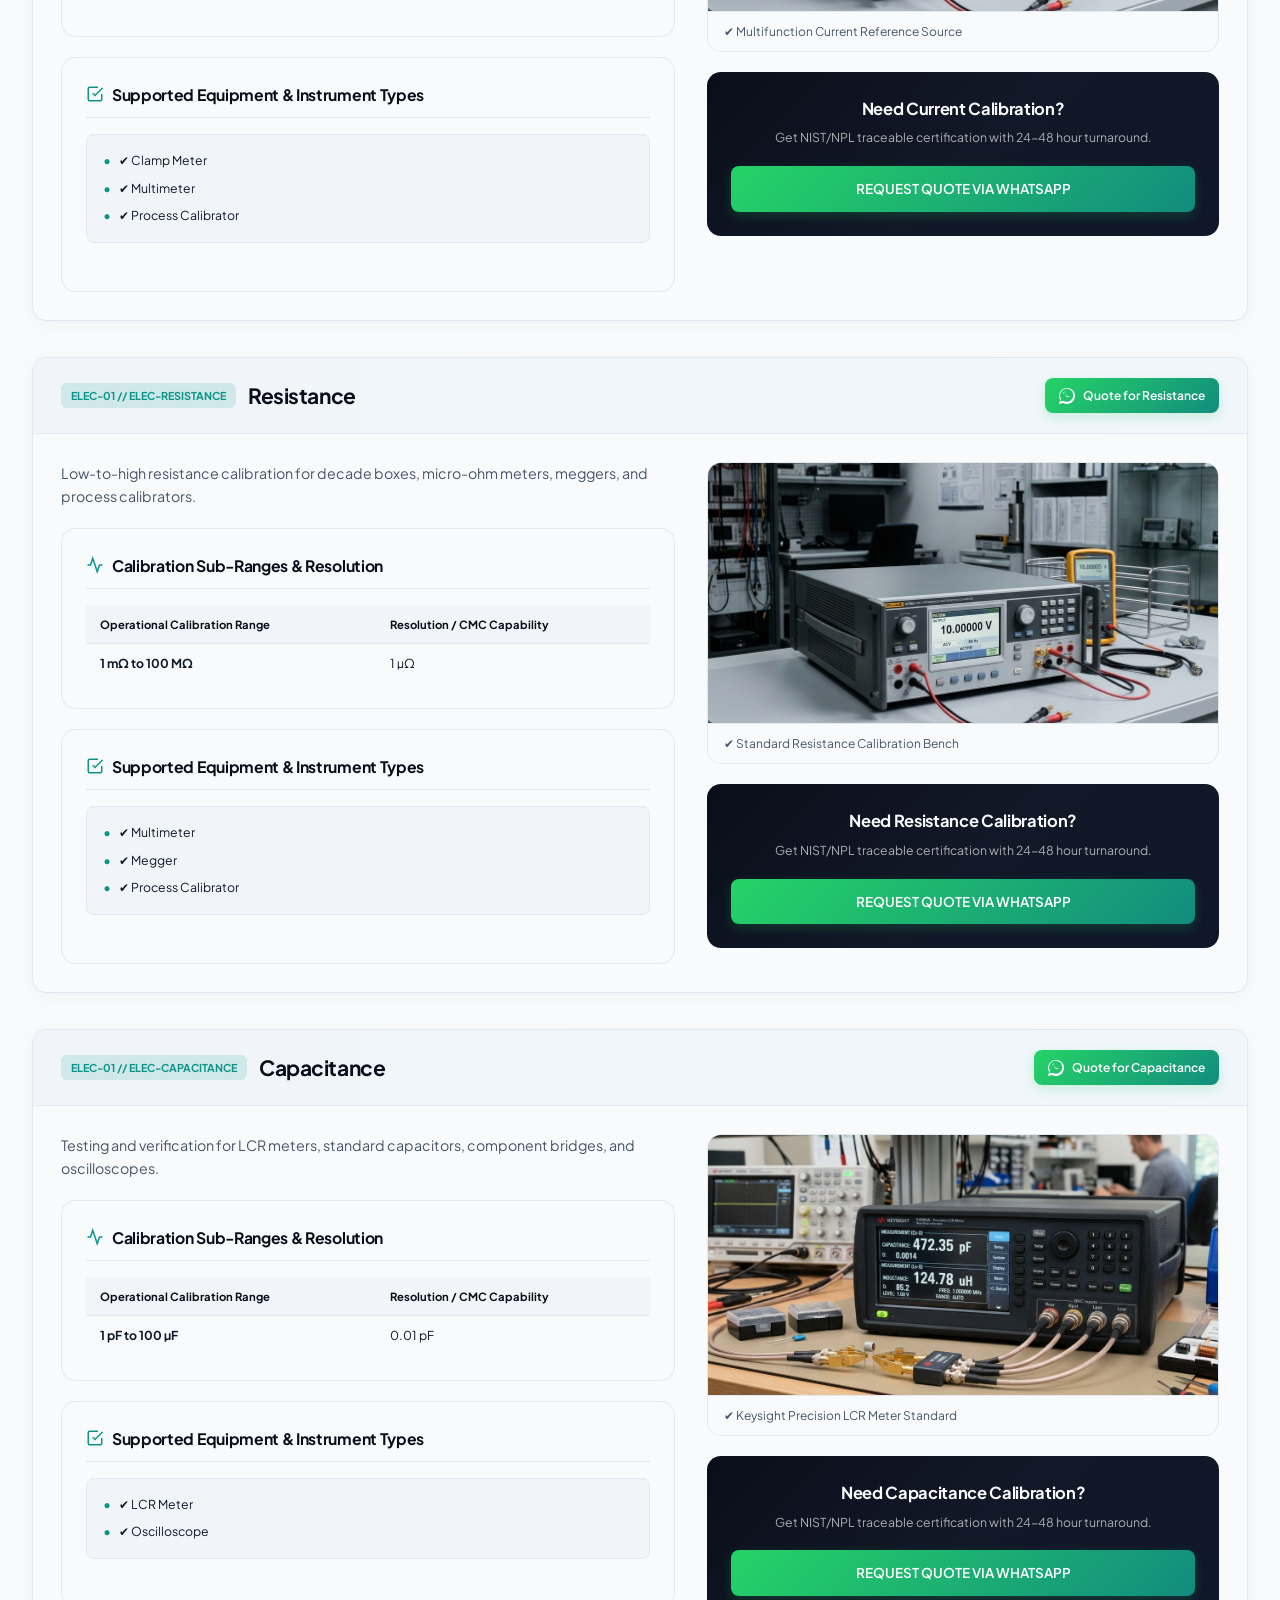
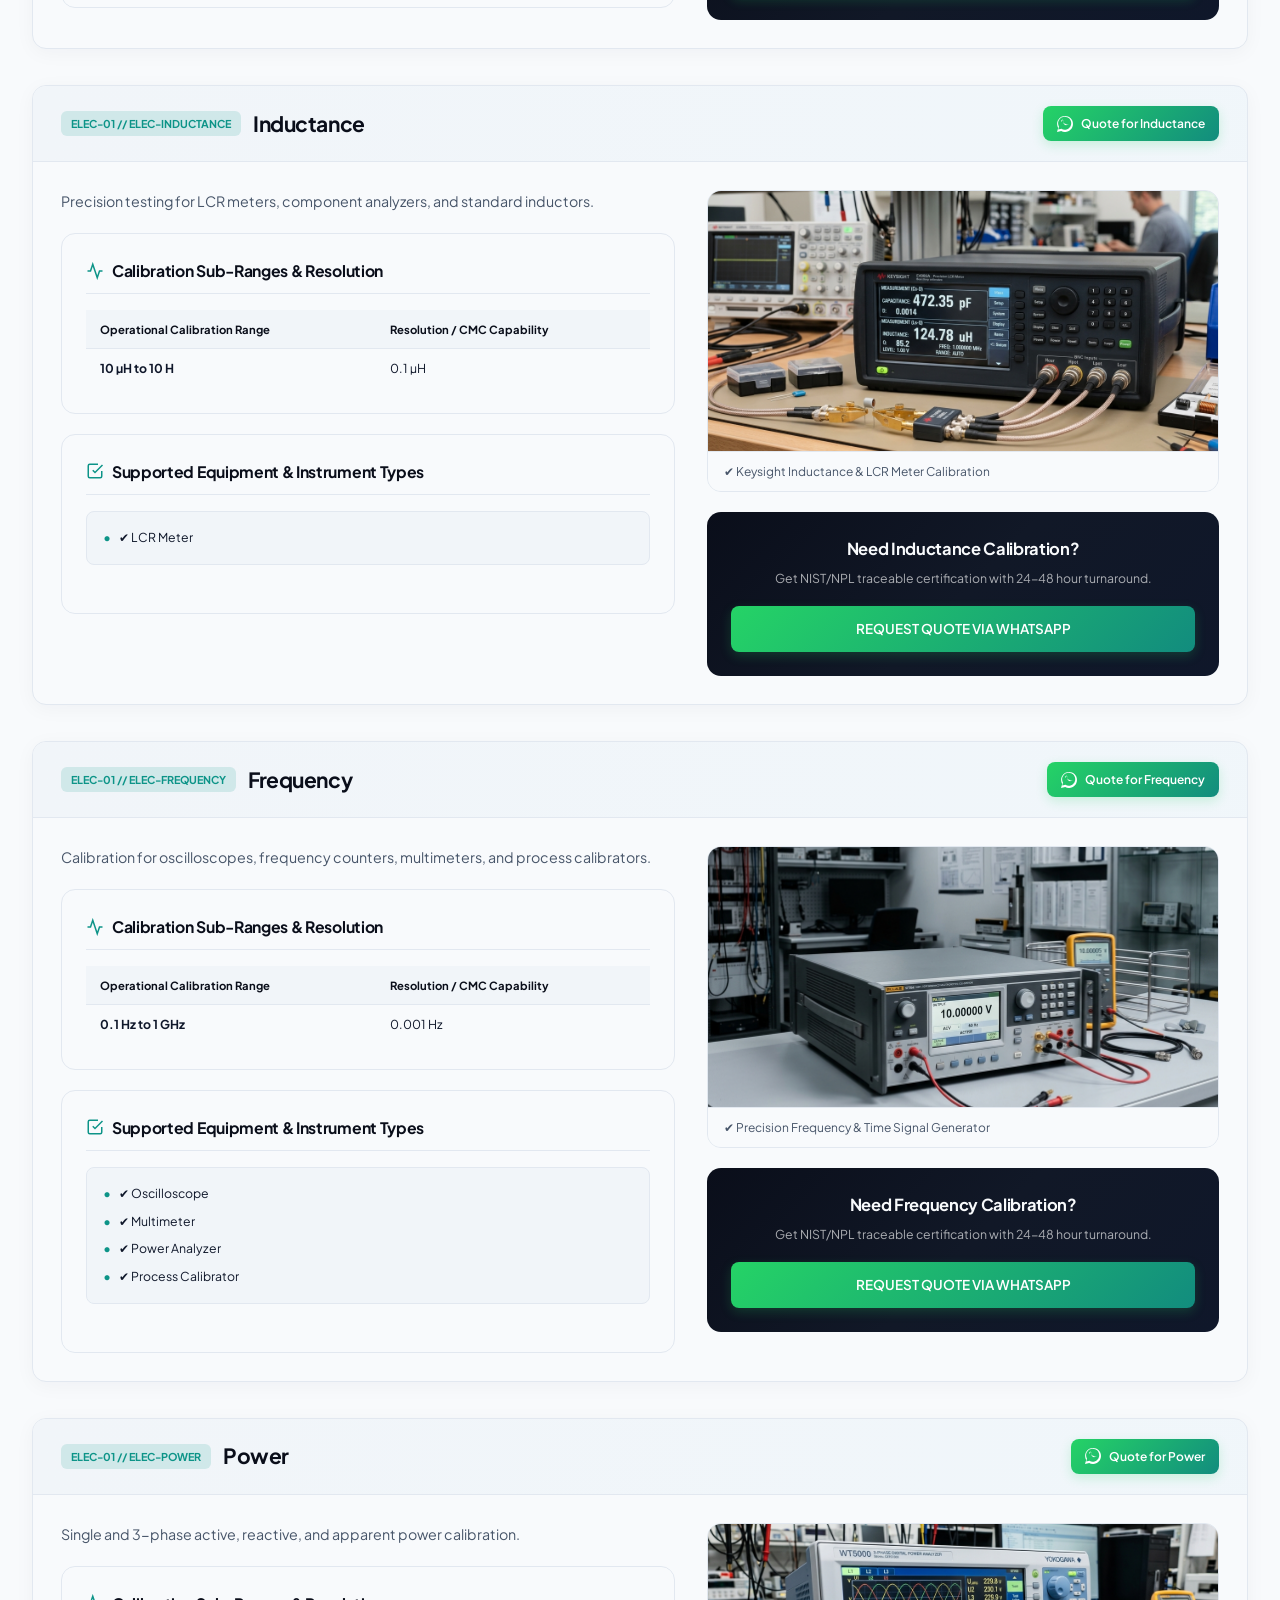
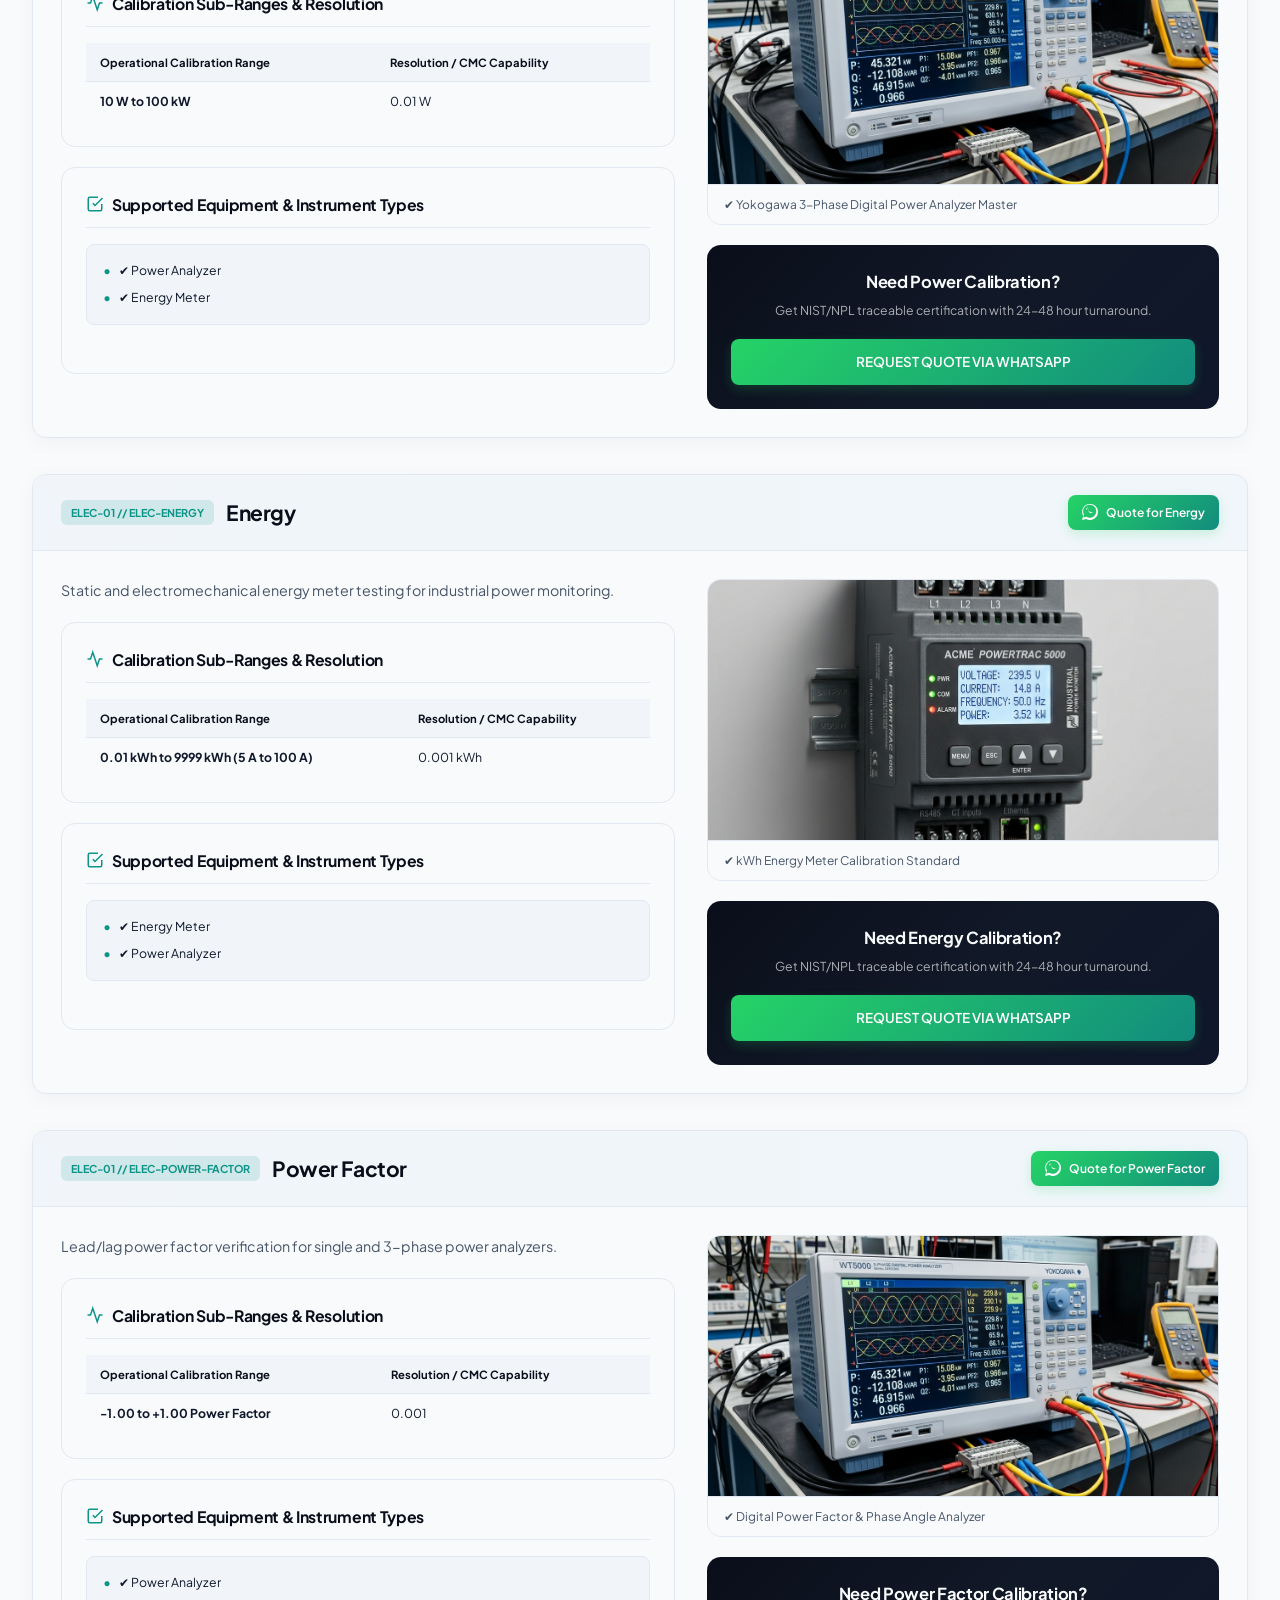
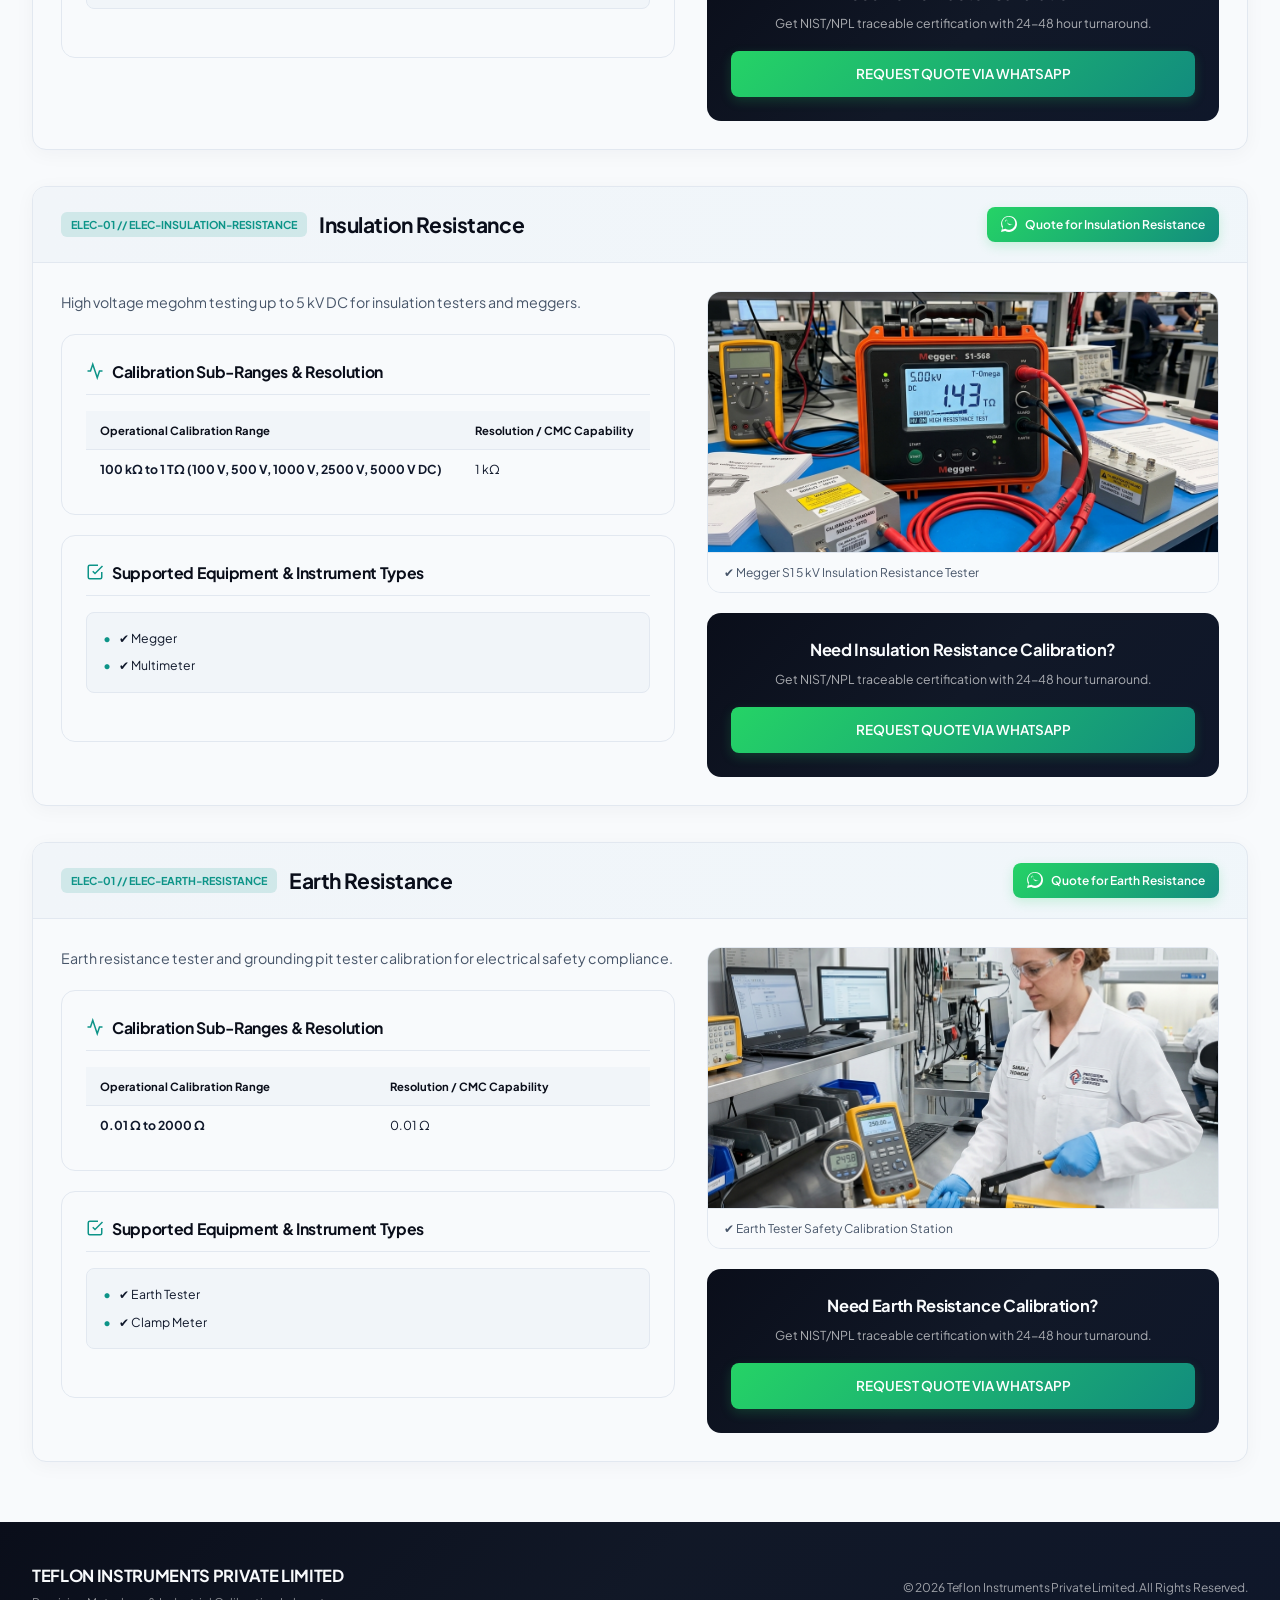
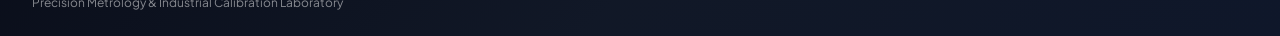
==== commit e04dc1fa: "Add files via upload" ====
--- a/callibration/parameter-detail.html
+++ b/callibration/parameter-detail.html
@@ -436,7 +436,7 @@
             <path d="M21 10c0 7-9 13-9 13s-9-6-9-13a9 9 0 0 1 18 0z"></path>
             <circle cx="12" cy="10" r="3"></circle>
           </svg>
-          <span>1153, Peringattu Rd, Chembumukku, Edappally, Kakkanad, Kochi, Kerala 682021</span>
+          <span>No. 1153, Peringattu, Chembumukku, Kakkanad, Kochi - 682021</span>
         </div>
       </div>
       <div class="top-bar-right">
@@ -444,9 +444,15 @@
           <span class="status-indicator"></span>
           <span class="tech-label font-mono">LAB ACTIVE</span>
         </div>
-        <div class="top-bar-item">
-          <span class="font-mono" style="color: var(--teal-accent); font-weight: 600;">PH:</span>
-          <span><a href="tel:+919718933509" style="color: inherit; text-decoration: none;">+91 97189 33509</a> &nbsp;|&nbsp; <a href="tel:+917012221284" style="color: inherit; text-decoration: none;">+91 7012221284</a></span>
+        <div class="top-bar-item top-bar-phone-item">
+          <svg viewBox="0 0 24 24" width="12" height="12" fill="none" stroke="currentColor" stroke-width="2.5" style="color: var(--teal-accent); flex-shrink: 0;">
+            <path d="M22 16.92v3a2 2 0 0 1-2.18 2 19.79 19.79 0 0 1-8.63-3.07 19.5 19.5 0 0 1-6-6 19.79 19.79 0 0 1-3.07-8.67A2 2 0 0 1 4.11 2h3a2 2 0 0 1 2 1.72 12.84 12.84 0 0 0 .7 2.81 2 2 0 0 1-.45 2.11L8.09 9.91a16 16 0 0 0 6 6l1.27-1.27a2 2 0 0 1 2.11-.45 12.84 12.84 0 0 0 2.81.7A2 2 0 0 1 22 16.92z"></path>
+          </svg>
+          <div class="top-bar-phones">
+            <a href="tel:+919718933509" class="top-phone-link">+91 97189 33509</a>
+            <span class="phone-sep">|</span>
+            <a href="tel:+917012221284" class="top-phone-link">+91 7012221284</a>
+          </div>
         </div>
       </div>
     </div>
@@ -547,6 +553,11 @@
       const urlParams = new URLSearchParams(window.location.search);
       let discId = urlParams.get('disc');
       const targetParamId = urlParams.get('param');
+
+      // Alias handling for legacy temperature and humidity query params
+      if (discId === 'temperature' || discId === 'humidity') {
+        discId = 'thermal';
+      }
 
       const discSelect = document.getElementById('disc-switcher-select');
       const searchInput = document.getElementById('detail-search-input');
@@ -649,25 +660,26 @@
           // Ranges Table
           let rangesHtml = '';
           if (p.subRanges && p.subRanges.length > 0) {
+            const hasResolution = p.subRanges.some(r => r.resolution && r.resolution.trim() !== '');
             rangesHtml = `
               <div class="spec-card-box">
                 <h4 class="spec-title-head">
                   <svg viewBox="0 0 24 24" width="18" height="18" stroke="currentColor" stroke-width="2" fill="none"><path d="M22 12h-4l-3 9L9 3l-3 9H2"></path></svg>
-                  Calibration Sub-Ranges &amp; Resolution
+                  ${hasResolution ? 'Calibration Sub-Ranges &amp; Resolution' : 'Calibration Measurement Scope &amp; Ranges'}
                 </h4>
                 <div class="ranges-table-wrapper">
                   <table class="ranges-table">
                     <thead>
                       <tr>
-                        <th>Operational Sub-Range</th>
-                        <th>Resolution / CMC Capability</th>
+                        <th>Operational Calibration Range</th>
+                        ${hasResolution ? '<th>Resolution / CMC Capability</th>' : ''}
                       </tr>
                     </thead>
                     <tbody>
                       ${p.subRanges.map(r => `
                         <tr>
                           <td><strong>${r.range}</strong></td>
-                          <td>${r.resolution}</td>
+                          ${hasResolution ? `<td>${r.resolution || 'As per Scope'}</td>` : ''}
                         </tr>
                       `).join('')}
                     </tbody>
--- a/callibration/styles.css
+++ b/callibration/styles.css
@@ -312,6 +312,41 @@
   gap: 6px;
 }
 
+.top-bar-phone-item {
+  display: inline-flex;
+  align-items: center;
+  gap: 8px;
+}
+
+.top-bar-phones {
+  display: inline-flex;
+  align-items: center;
+  gap: 6px;
+  white-space: nowrap;
+}
+
+.top-phone-link {
+  color: var(--sterile-light-grey);
+  font-family: var(--font-mono);
+  font-size: 0.73rem;
+  font-weight: 600;
+  text-decoration: none;
+  white-space: nowrap;
+  letter-spacing: 0.02em;
+  transition: color var(--transition-fast);
+}
+
+.top-phone-link:hover {
+  color: var(--teal-accent);
+}
+
+.phone-sep {
+  color: rgba(255, 255, 255, 0.35);
+  font-weight: 300;
+  user-select: none;
+  margin: 0 1px;
+}
+
 .tech-label {
   color: var(--teal-accent);
   font-weight: 700;
@@ -675,6 +710,67 @@
   color: var(--teal-accent);
 }
 
+.drawer-contact-title {
+  font-size: 0.68rem;
+  font-weight: 700;
+  color: var(--teal-accent);
+  letter-spacing: 0.08em;
+  margin-bottom: 4px;
+}
+
+.drawer-contact-phones {
+  display: flex;
+  flex-direction: column;
+  gap: 8px;
+}
+
+.drawer-phone-link {
+  display: flex;
+  align-items: center;
+  justify-content: space-between;
+  padding: 10px 14px;
+  background: rgba(255, 255, 255, 0.06);
+  border: 1px solid rgba(255, 255, 255, 0.12);
+  border-radius: var(--border-radius-micro);
+  color: var(--sterile-light-grey);
+  font-family: var(--font-mono);
+  font-size: 0.88rem;
+  font-weight: 700;
+  text-decoration: none;
+  transition: all var(--transition-fast);
+  min-height: 44px;
+}
+
+.drawer-phone-link svg {
+  color: var(--teal-accent);
+  flex-shrink: 0;
+  margin-right: 8px;
+}
+
+.drawer-phone-link .phone-num {
+  white-space: nowrap;
+  flex: 1;
+}
+
+.drawer-phone-tag {
+  font-size: 0.62rem;
+  text-transform: uppercase;
+  font-weight: 700;
+  letter-spacing: 0.06em;
+  padding: 2px 6px;
+  border-radius: 4px;
+  background: var(--teal-glow);
+  color: var(--teal-accent);
+  border: 1px solid rgba(13, 148, 136, 0.3);
+  flex-shrink: 0;
+}
+
+.drawer-phone-link:hover {
+  background: rgba(255, 255, 255, 0.12);
+  border-color: var(--teal-accent);
+  color: #fff;
+}
+
 /* ==========================================================================
    FLOATING QUICK ENQUIRY SIDEBAR
    ========================================================================== */
@@ -1832,6 +1928,61 @@
   border-radius: 0 var(--border-radius-micro) var(--border-radius-micro) 0;
 }
 
+/* Company Mission Banner / Quote Card */
+.company-mission-card {
+  position: relative;
+  background: linear-gradient(135deg, rgba(2, 132, 199, 0.05) 0%, rgba(13, 148, 136, 0.07) 100%);
+  border: 1px solid rgba(13, 148, 136, 0.25);
+  border-left: 4px solid var(--teal-accent);
+  border-radius: var(--border-radius-card);
+  padding: 24px 32px 24px 64px;
+  margin: 28px 0 32px 0;
+  box-shadow: 0 4px 16px rgba(13, 148, 136, 0.06);
+  overflow: hidden;
+}
+
+.mission-quote-mark {
+  position: absolute;
+  top: -10px;
+  left: 18px;
+  font-family: Georgia, serif;
+  font-size: 3.8rem;
+  line-height: 1;
+  color: var(--teal-accent);
+  opacity: 0.35;
+  user-select: none;
+  pointer-events: none;
+}
+
+.mission-quote-text {
+  font-size: 1.15rem;
+  font-weight: 700;
+  color: var(--deep-ink-navy);
+  letter-spacing: -0.01em;
+  line-height: 1.45;
+  font-style: italic;
+  margin-bottom: 6px;
+}
+
+.mission-quote-brand {
+  display: block;
+  font-size: 0.72rem;
+  font-weight: 700;
+  color: var(--teal-accent);
+  letter-spacing: 0.1em;
+  text-transform: uppercase;
+}
+
+.footer-motto-quote {
+  font-size: 0.8rem;
+  font-style: italic;
+  color: rgba(255, 255, 255, 0.72);
+  border-left: 2px solid var(--teal-accent);
+  padding-left: 10px;
+  margin-top: 14px;
+  line-height: 1.5;
+}
+
 /* Why Choose Us Feature Grid (Text-Only Block) */
 .why-us-feature-grid {
   display: grid;
@@ -2071,7 +2222,7 @@
 
 .workflow-layout {
   display: grid;
-  grid-template-columns: repeat(4, 1fr);
+  grid-template-columns: repeat(3, 1fr);
   gap: var(--grid-gap);
 }
 
@@ -2152,6 +2303,96 @@
   color: var(--text-muted);
 }
 
+/* Off-Site Alternative Card */
+.offsite-alternative-card {
+  margin-top: 24px;
+  background: linear-gradient(135deg, rgba(2, 132, 199, 0.04) 0%, rgba(13, 148, 136, 0.05) 100%);
+  border: 1px solid var(--border-grey);
+  border-left: 4px solid var(--teal-accent);
+  border-radius: var(--border-radius-card);
+  padding: 24px 28px;
+  display: flex;
+  flex-direction: column;
+  gap: 14px;
+  transition: all var(--transition-smooth);
+}
+
+.offsite-alternative-card:hover {
+  border-color: var(--teal-accent);
+  box-shadow: 0 10px 30px rgba(13, 148, 136, 0.08);
+}
+
+.alternative-header {
+  display: flex;
+  align-items: center;
+  gap: 12px;
+  flex-wrap: wrap;
+}
+
+.alternative-badge {
+  display: inline-flex;
+  align-items: center;
+  gap: 6px;
+  background: var(--teal-glow);
+  color: var(--teal-accent);
+  border: 1px solid rgba(13, 148, 136, 0.25);
+  font-family: var(--font-mono);
+  font-size: 0.72rem;
+  font-weight: 800;
+  padding: 4px 10px;
+  border-radius: 4px;
+  letter-spacing: 0.06em;
+}
+
+.alternative-title {
+  font-size: 1.25rem;
+  font-weight: 800;
+  color: var(--deep-ink-navy);
+}
+
+.alternative-desc {
+  font-size: 0.92rem;
+  color: var(--text-muted);
+  line-height: 1.55;
+}
+
+.alternative-feature {
+  display: flex;
+  gap: 12px;
+  align-items: flex-start;
+  background: var(--clinical-white);
+  border: 1px solid var(--border-grey);
+  border-radius: var(--border-radius-micro);
+  padding: 16px 20px;
+}
+
+.alt-bullet-icon {
+  color: var(--teal-accent);
+  flex-shrink: 0;
+  margin-top: 2px;
+}
+
+.alt-feature-content {
+  font-size: 0.88rem;
+  line-height: 1.6;
+  color: var(--text-primary);
+}
+
+.alt-feature-content strong {
+  color: var(--deep-ink-navy);
+  font-weight: 700;
+  display: inline;
+  margin-right: 4px;
+}
+
+.alternative-actions {
+  display: flex;
+  align-items: center;
+  gap: 14px;
+  margin-top: 4px;
+  flex-wrap: wrap;
+}
+
 /* Insights grid */
 .insights-container {
   margin-top: 40px;
@@ -2346,6 +2587,72 @@
 
 .contact-detail-item a:hover {
   color: var(--teal-accent);
+}
+
+/* Contact Detail Phone Badges */
+.contact-detail-phone-item {
+  align-items: flex-start;
+}
+
+.contact-detail-icon-box {
+  color: var(--electric-cyan);
+  flex-shrink: 0;
+  margin-top: 3px;
+}
+
+.contact-detail-body {
+  display: flex;
+  flex-direction: column;
+  gap: 8px;
+  width: 100%;
+}
+
+.contact-phones-block {
+  display: flex;
+  flex-direction: column;
+  gap: 8px;
+  margin-top: 4px;
+}
+
+.contact-phone-badge {
+  display: inline-flex;
+  align-items: center;
+  justify-content: space-between;
+  gap: 12px;
+  padding: 8px 14px;
+  background-color: var(--sterile-light-grey);
+  border: 1px solid var(--border-grey);
+  border-radius: var(--border-radius-micro);
+  color: var(--deep-ink-navy);
+  font-family: var(--font-mono);
+  font-size: 0.88rem;
+  font-weight: 700;
+  letter-spacing: 0.02em;
+  white-space: nowrap;
+  transition: all var(--transition-fast);
+  max-width: 290px;
+  text-decoration: none !important;
+}
+
+.contact-phone-badge:hover {
+  border-color: var(--electric-cyan);
+  background-color: #fff;
+  color: var(--electric-cyan);
+  transform: translateX(4px);
+  box-shadow: 0 4px 12px rgba(2, 132, 199, 0.1);
+}
+
+.phone-type-tag {
+  font-size: 0.65rem;
+  text-transform: uppercase;
+  font-weight: 700;
+  letter-spacing: 0.06em;
+  padding: 2px 7px;
+  border-radius: 4px;
+  background: var(--teal-glow);
+  color: var(--teal-accent);
+  border: 1px solid rgba(13, 148, 136, 0.25);
+  flex-shrink: 0;
 }
 
 .contact-action-buttons {
@@ -2459,6 +2766,53 @@
   border-radius: 4px;
 }
 
+/* Footer Phones CTA Wrap */
+.footer-phones-wrap {
+  display: flex;
+  align-items: center;
+  flex-wrap: wrap;
+  gap: 12px;
+  margin-top: 10px;
+}
+
+.footer-phone-btn {
+  display: inline-flex;
+  align-items: center;
+  gap: 8px;
+  background: rgba(255, 255, 255, 0.12);
+  border: 1px solid rgba(255, 255, 255, 0.25);
+  color: var(--clinical-white);
+  padding: 8px 16px;
+  border-radius: var(--border-radius-micro);
+  font-family: var(--font-sans);
+  font-size: 1.15rem;
+  font-weight: 700;
+  letter-spacing: 0.02em;
+  white-space: nowrap;
+  transition: all var(--transition-fast);
+  text-decoration: none !important;
+}
+
+.footer-phone-btn svg {
+  color: var(--teal-accent);
+  flex-shrink: 0;
+}
+
+.footer-phone-btn:hover {
+  background: rgba(255, 255, 255, 0.22);
+  border-color: #fff;
+  color: #fff;
+  transform: translateY(-2px);
+  box-shadow: 0 6px 16px rgba(0, 0, 0, 0.2);
+}
+
+.footer-phone-sep {
+  color: rgba(255, 255, 255, 0.4);
+  font-size: 1.2rem;
+  font-weight: 300;
+  user-select: none;
+}
+
 /* Sitemap Columns */
 .footer-grid {
   display: grid;
@@ -2904,6 +3258,27 @@
     justify-content: center;
   }
 
+  /* Off-site Alternative Card on Mobile */
+  .offsite-alternative-card {
+    padding: 18px 14px;
+    gap: 12px;
+  }
+
+  .alternative-title {
+    font-size: 1.1rem;
+  }
+
+  .alternative-actions {
+    flex-direction: column;
+    width: 100%;
+    gap: 10px;
+  }
+
+  .alternative-actions .btn {
+    width: 100%;
+    justify-content: center;
+  }
+
   /* Floating Sidebar Mobile Adjustments */
   .sidebar-floating {
     top: 0;
@@ -2956,6 +3331,46 @@
     font-size: 1.25rem;
   }
 
+  .top-bar-phones {
+    gap: 4px;
+  }
+
+  .top-phone-link {
+    font-size: 0.7rem;
+  }
+
+  .company-mission-card {
+    padding: 18px 16px 18px 46px;
+    margin: 20px 0 24px 0;
+  }
+
+  .mission-quote-mark {
+    font-size: 2.8rem;
+    left: 12px;
+    top: -4px;
+  }
+
+  .mission-quote-text {
+    font-size: 0.98rem;
+    line-height: 1.4;
+  }
+
+  .contact-phone-badge {
+    max-width: 100%;
+    width: 100%;
+    min-height: 44px;
+  }
+
+  .footer-phones-wrap {
+    justify-content: center;
+    gap: 8px;
+  }
+
+  .footer-phone-btn {
+    font-size: 0.95rem;
+    padding: 8px 12px;
+  }
+
   .footer-grid {
     grid-template-columns: 1fr 1fr;
     padding: 32px 16px;
@@ -2980,6 +3395,35 @@
 }
 
 @media (max-width: 480px) {
+  .top-bar-phones {
+    flex-direction: column;
+    gap: 2px;
+    align-items: flex-start;
+  }
+
+  .top-bar-phone-item .phone-sep {
+    display: none;
+  }
+
+  .footer-phones-wrap {
+    flex-direction: column;
+    width: 100%;
+  }
+
+  .footer-phone-btn {
+    width: 100%;
+    justify-content: center;
+    min-height: 44px;
+  }
+
+  .footer-phone-sep {
+    display: none;
+  }
+
+  .mission-quote-text {
+    font-size: 0.92rem;
+  }
+
   .logo-main {
     font-size: 0.95rem;
   }
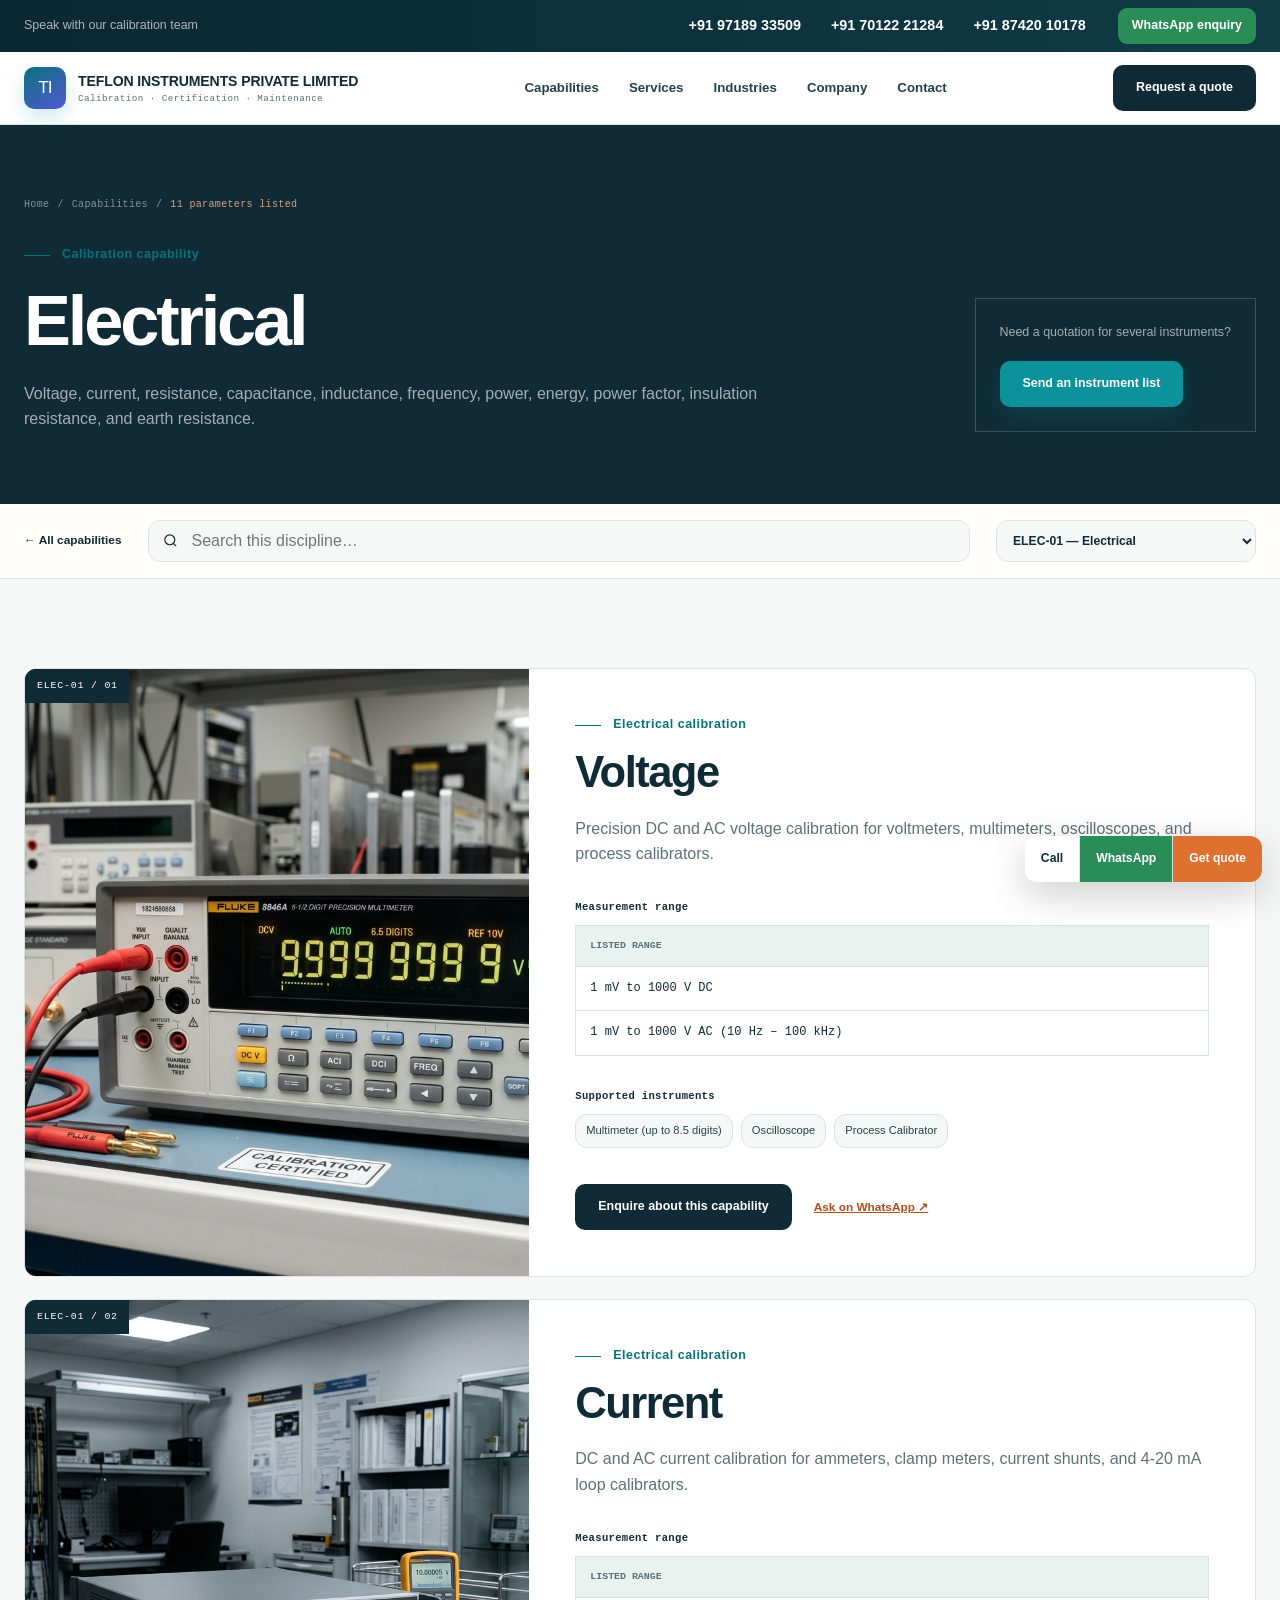
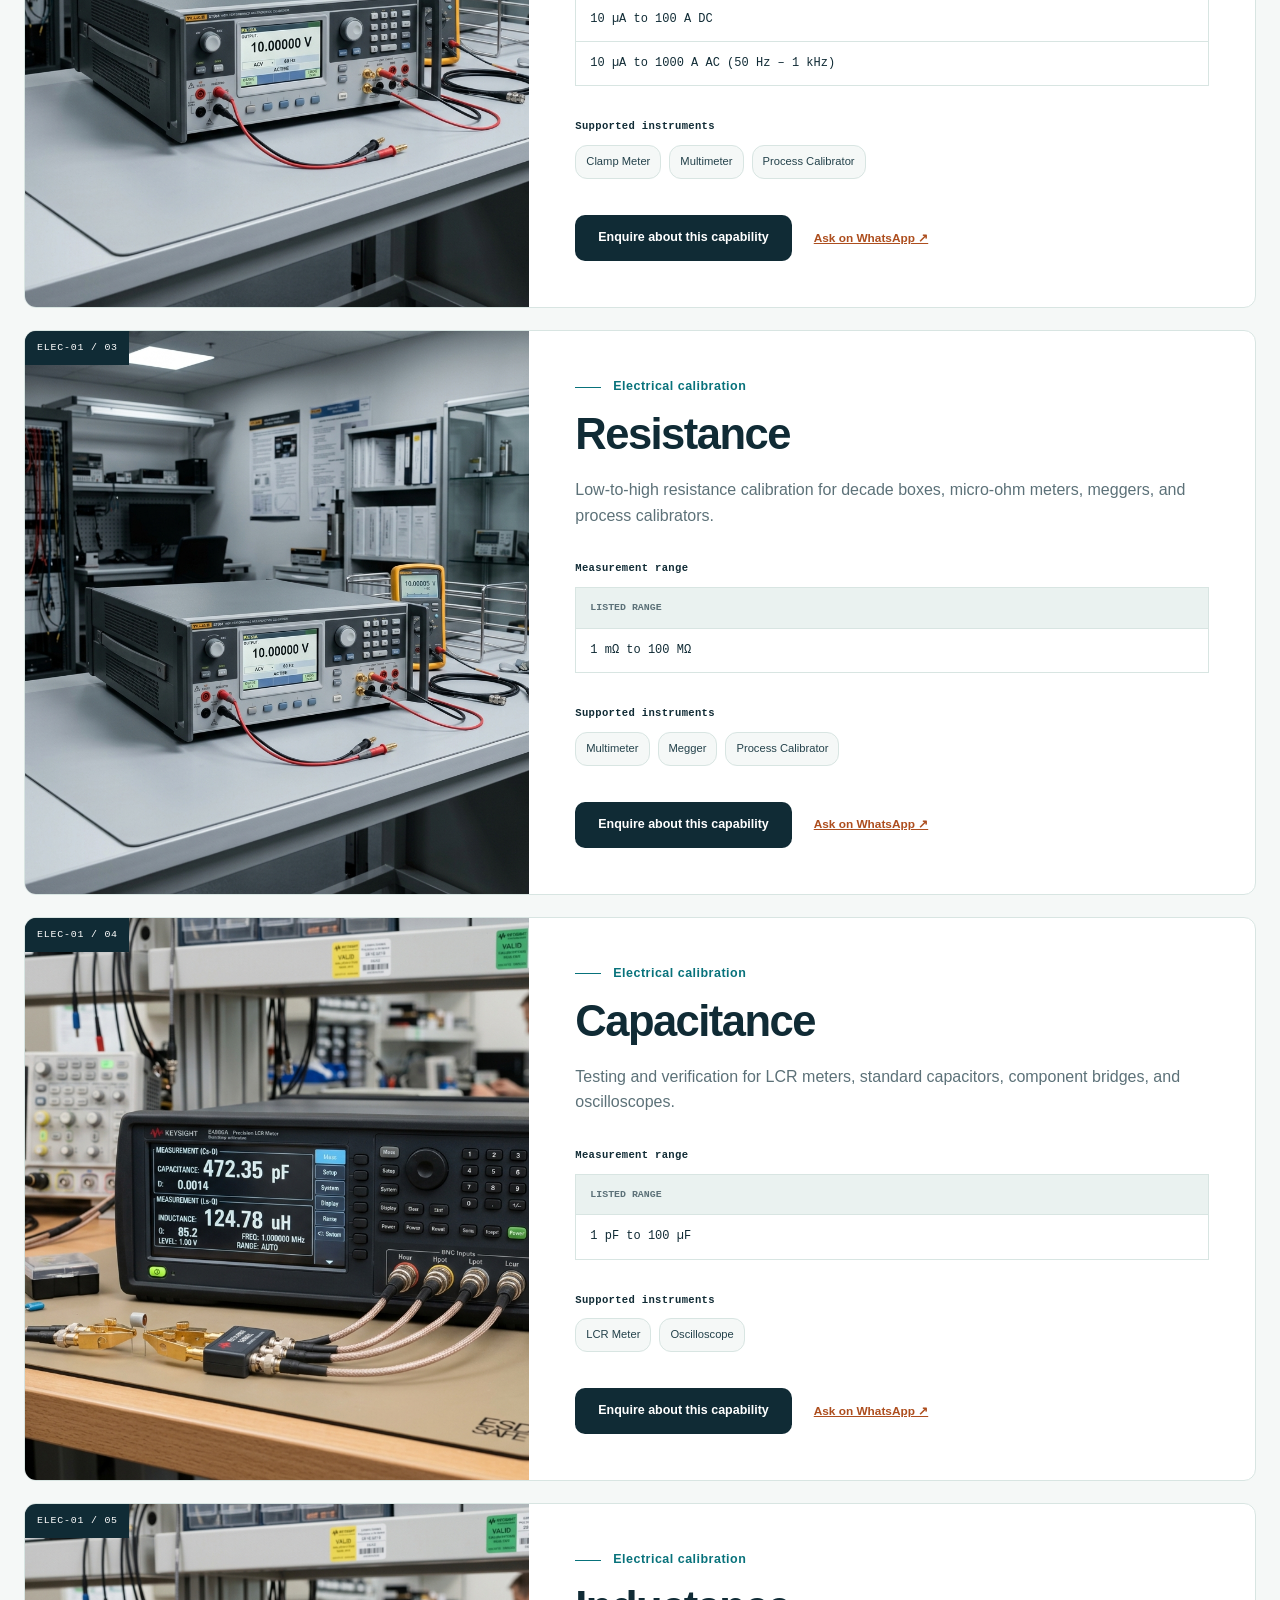
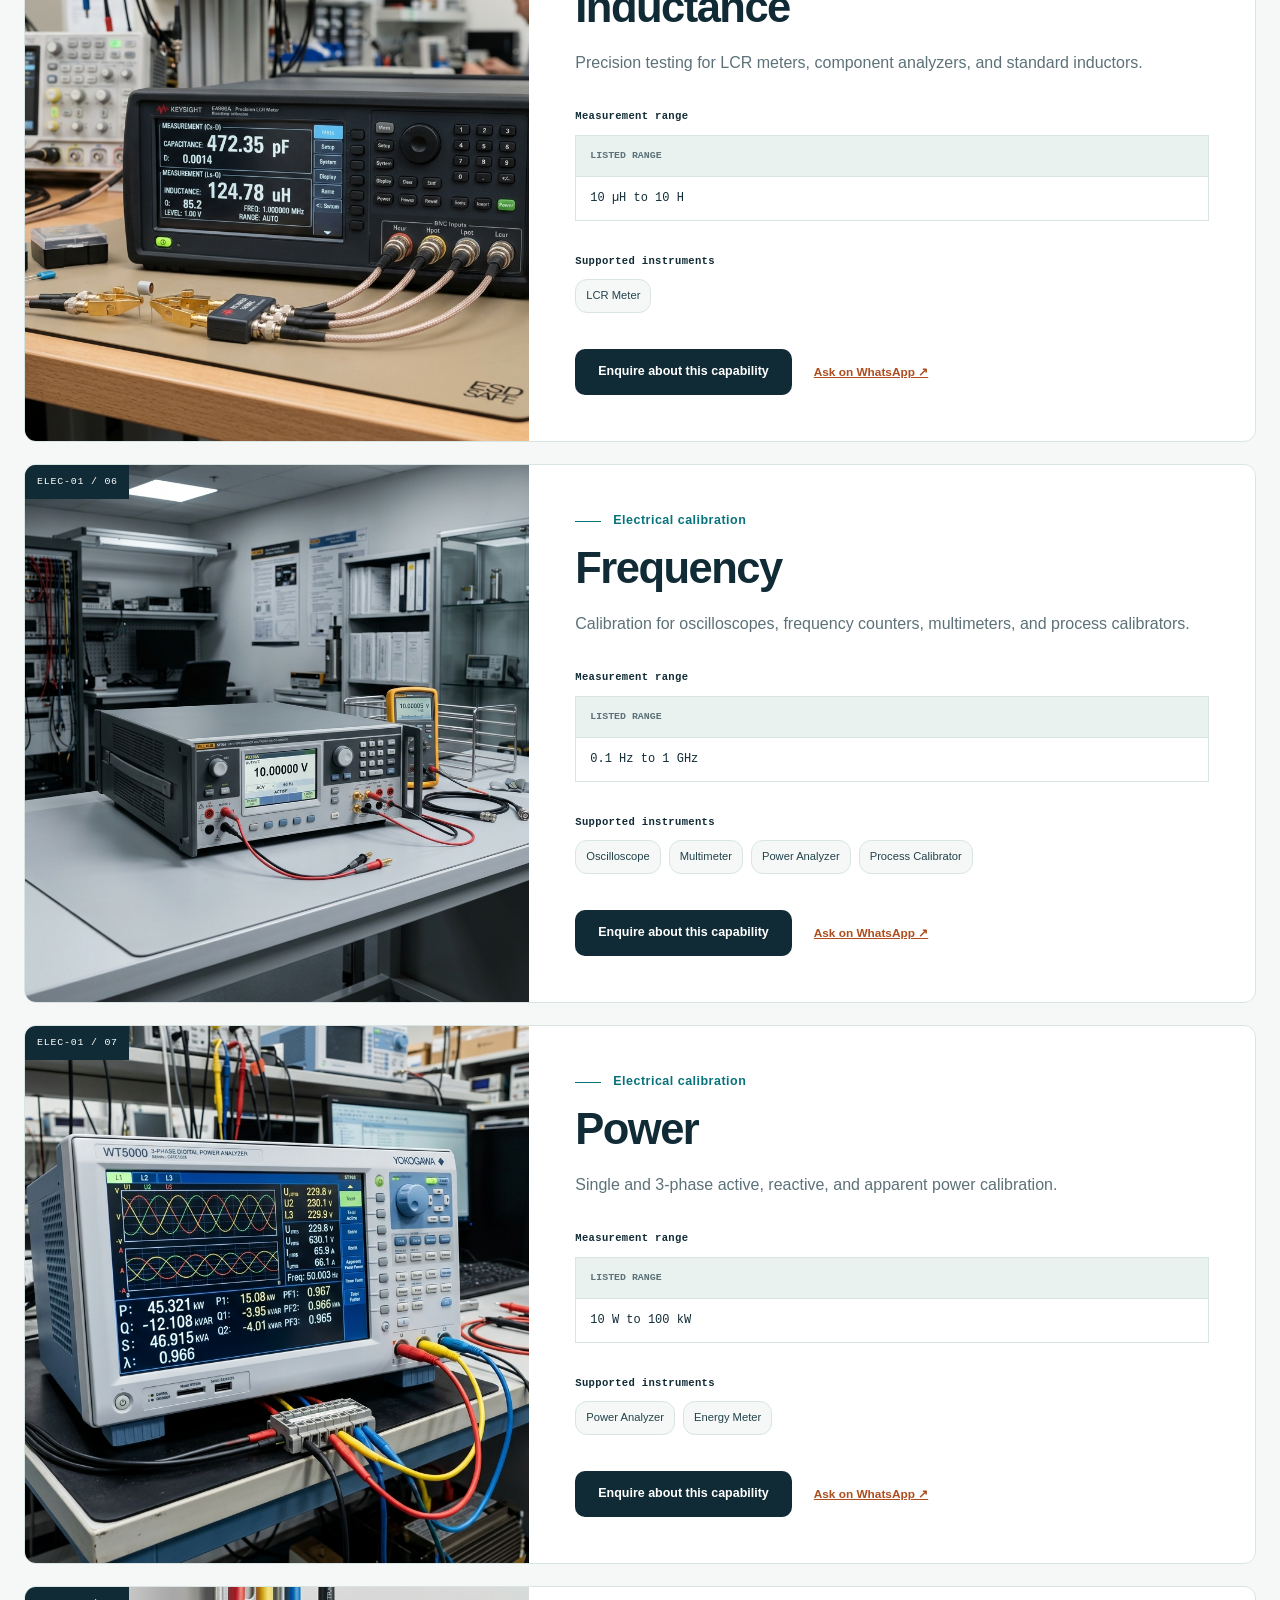
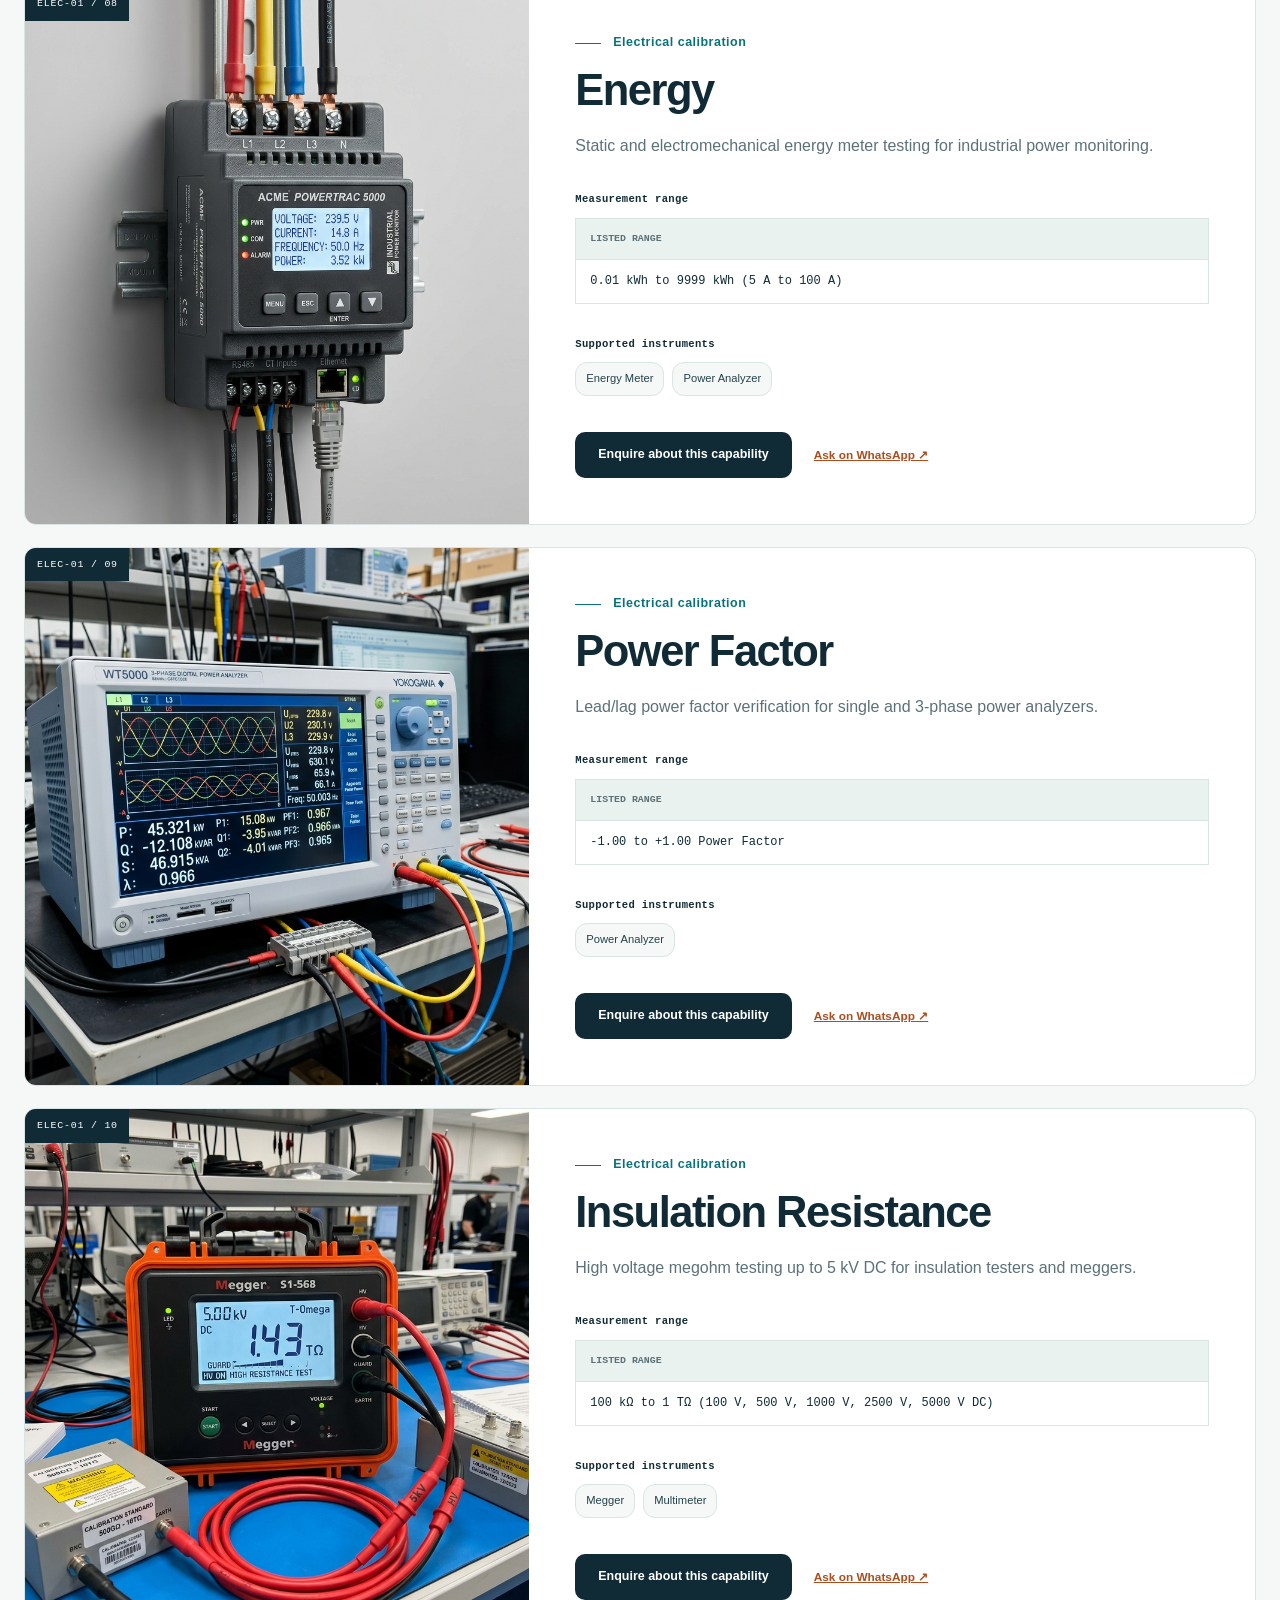
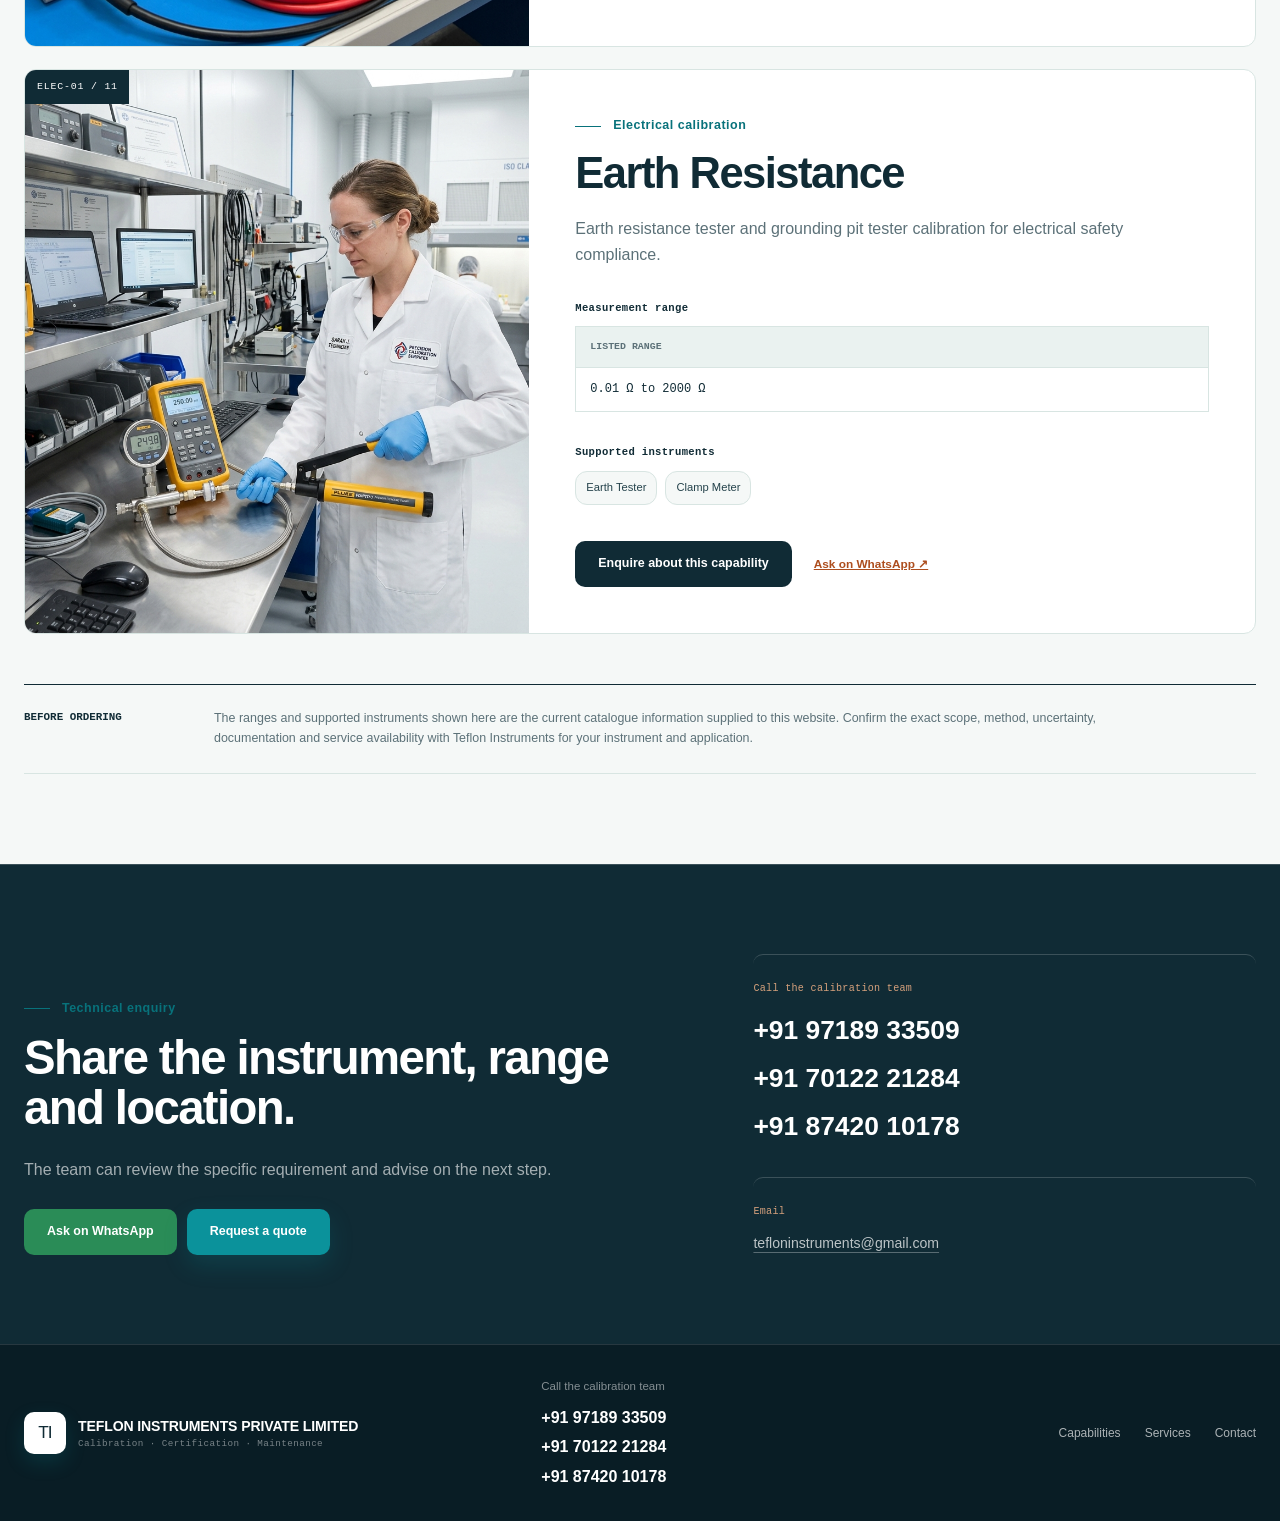
==== commit 7ac9f0e5: "Add files via upload" ====
--- a/callibration/parameter-detail.html
+++ b/callibration/parameter-detail.html
@@ -1,795 +1,57 @@
-<!DOCTYPE html>
+<!doctype html>
 <html lang="en">
 <head>
-  <meta charset="UTF-8">
-  <meta name="viewport" content="width=device-width, initial-scale=1.0, maximum-scale=5.0, viewport-fit=cover">
-  <title>Discipline Calibration Specifications | Teflon Instruments Private Limited</title>
-  <meta name="description" content="Detailed calibration specifications, measurement sub-ranges, resolution, supported instruments, and reference equipment for Teflon Instruments Private Limited.">
-
-  <!-- Google Fonts: Plus Jakarta Sans -->
-  <link rel="preconnect" href="https://fonts.googleapis.com">
-  <link rel="preconnect" href="https://fonts.gstatic.com" crossorigin>
-  <link href="https://fonts.googleapis.com/css2?family=Plus+Jakarta+Sans:ital,wght@0,300;0,400;0,500;0,600;0,700;0,800;1,400&display=swap" rel="stylesheet">
-
-  <!-- Core Stylesheet -->
+  <meta charset="utf-8">
+  <meta name="viewport" content="width=device-width, initial-scale=1">
+  <title>Calibration Capabilities | Teflon Instruments Private Limited</title>
+  <meta name="description" content="Review measurement ranges and supported instruments for calibration capabilities at Teflon Instruments Private Limited.">
+  <meta name="theme-color" content="#15201d">
+  <link rel="icon" href="favicon.svg" type="image/svg+xml">
   <link rel="stylesheet" href="styles.css">
-
-  <style>
-    .param-detail-body {
-      background-color: var(--clinical-white);
-      min-height: 100vh;
-      display: flex;
-      flex-direction: column;
-    }
-
-    .param-header-banner {
-      background: var(--gradient-dark);
-      color: var(--clinical-white);
-      padding: 36px 40px 28px 40px;
-      position: relative;
-      overflow: hidden;
-      border-bottom: 1px solid var(--border-dark);
-    }
-
-    .param-header-banner::before {
-      content: '';
-      position: absolute;
-      top: 0;
-      left: 0;
-      width: 4px;
-      height: 100%;
-      background: var(--gradient-primary);
-    }
-
-    .param-header-nav {
-      display: flex;
-      justify-content: space-between;
-      align-items: center;
-      margin-bottom: 20px;
-      flex-wrap: wrap;
-      gap: 12px;
-    }
-
-    .back-home-btn {
-      display: inline-flex;
-      align-items: center;
-      gap: 8px;
-      color: rgba(255, 255, 255, 0.8);
-      font-size: 0.85rem;
-      font-weight: 600;
-      padding: 8px 16px;
-      border: 1px solid rgba(255, 255, 255, 0.18);
-      border-radius: var(--border-radius-micro);
-      transition: all var(--transition-fast);
-      text-decoration: none;
-    }
-
-    .back-home-btn:hover {
-      background: rgba(255, 255, 255, 0.12);
-      color: var(--clinical-white);
-      border-color: var(--teal-accent);
-    }
-
-    .disc-select-wrapper {
-      display: flex;
-      align-items: center;
-      gap: 10px;
-    }
-
-    .disc-select-label {
-      font-size: 0.8rem;
-      color: rgba(255, 255, 255, 0.6);
-      font-family: var(--font-mono);
-    }
-
-    .disc-switcher-select {
-      background: rgba(15, 23, 42, 0.9);
-      color: var(--clinical-white);
-      border: 1px solid rgba(255, 255, 255, 0.2);
-      padding: 8px 14px;
-      border-radius: var(--border-radius-micro);
-      font-family: var(--font-sans);
-      font-size: 0.88rem;
-      font-weight: 600;
-      cursor: pointer;
-      outline: none;
-    }
-
-    .disc-switcher-select:focus {
-      border-color: var(--electric-cyan);
-    }
-
-    .param-badge {
-      display: inline-block;
-      background: var(--teal-glow);
-      color: var(--teal-accent);
-      border: 1px solid rgba(13, 148, 136, 0.3);
-      padding: 4px 12px;
-      border-radius: 20px;
-      font-size: 0.75rem;
-      font-weight: 700;
-      letter-spacing: 0.08em;
-      text-transform: uppercase;
-      margin-bottom: 10px;
-    }
-
-    .param-main-title {
-      font-size: 2.2rem;
-      color: var(--clinical-white);
-      margin-bottom: 8px;
-      line-height: 1.25;
-    }
-
-    .param-main-summary {
-      font-size: 1rem;
-      color: rgba(255, 255, 255, 0.75);
-      max-width: 900px;
-      line-height: 1.6;
-    }
-
-    /* Live Search & Toolbar Section */
-    .detail-toolbar-section {
-      background: var(--sterile-light-grey);
-      border-bottom: 1px solid var(--border-grey);
-      padding: 20px 40px;
-      position: sticky;
-      top: 0;
-      z-index: 90;
-      box-shadow: 0 4px 16px rgba(15, 23, 42, 0.04);
-    }
-
-    .detail-toolbar-container {
-      max-width: 1280px;
-      margin: 0 auto;
-      display: flex;
-      flex-direction: column;
-      gap: 14px;
-    }
-
-    .detail-search-group {
-      position: relative;
-      display: flex;
-      align-items: center;
-      width: 100%;
-    }
-
-    .detail-search-group .search-icon {
-      position: absolute;
-      left: 16px;
-      color: var(--electric-cyan);
-      pointer-events: none;
-    }
-
-    .detail-search-input {
-      width: 100%;
-      padding: 14px 44px 14px 44px;
-      background: var(--clinical-white);
-      border: 1.5px solid var(--border-grey);
-      border-radius: var(--border-radius-card);
-      font-family: var(--font-sans);
-      font-size: 0.95rem;
-      color: var(--deep-ink-navy);
-      box-shadow: 0 2px 8px rgba(15, 23, 42, 0.02);
-      transition: all var(--transition-fast);
-    }
-
-    .detail-search-input:focus {
-      outline: none;
-      border-color: var(--electric-cyan);
-      box-shadow: 0 0 0 4px rgba(2, 132, 199, 0.12);
-    }
-
-    .detail-search-clear {
-      position: absolute;
-      right: 14px;
-      background: var(--sterile-light-grey);
-      border: 1px solid var(--border-grey);
-      border-radius: 50%;
-      width: 26px;
-      height: 26px;
-      display: flex;
-      align-items: center;
-      justify-content: center;
-      font-size: 1.1rem;
-      color: var(--text-muted);
-      cursor: pointer;
-    }
-
-    .subparam-pills-bar {
-      display: flex;
-      gap: 8px;
-      overflow-x: auto;
-      padding-bottom: 4px;
-      scroll-behavior: smooth;
-      -webkit-overflow-scrolling: touch;
-    }
-
-    .subparam-pill-btn {
-      background: var(--clinical-white);
-      border: 1px solid var(--border-grey);
-      padding: 6px 14px;
-      border-radius: 20px;
-      font-size: 0.82rem;
-      font-weight: 600;
-      color: var(--text-primary);
-      cursor: pointer;
-      white-space: nowrap;
-      transition: all var(--transition-fast);
-    }
-
-    .subparam-pill-btn:hover {
-      border-color: var(--electric-cyan);
-      color: var(--electric-cyan);
-    }
-
-    .subparam-pill-btn.active {
-      background: var(--gradient-primary);
-      color: var(--clinical-white);
-      border-color: transparent;
-    }
-
-    /* Sub-Parameter Cards List */
-    .param-detail-container {
-      max-width: 1280px;
-      margin: 0 auto;
-      padding: 36px 32px 60px 32px;
-      width: 100%;
-      flex-grow: 1;
-    }
-
-    .subparams-list-wrapper {
-      display: flex;
-      flex-direction: column;
-      gap: 36px;
-    }
-
-    .subpart-card {
-      background: var(--clinical-white);
-      border: 1px solid var(--border-grey);
-      border-radius: var(--border-radius-card);
-      overflow: hidden;
-      box-shadow: 0 4px 20px rgba(15, 23, 41, 0.04);
-      transition: all var(--transition-smooth);
-      scroll-margin-top: 140px;
-    }
-
-    .subpart-card:hover {
-      border-color: rgba(2, 132, 199, 0.3);
-      box-shadow: 0 12px 32px rgba(15, 23, 41, 0.08);
-    }
-
-    .subpart-header {
-      background: linear-gradient(90deg, var(--sterile-light-grey) 0%, rgba(2, 132, 199, 0.03) 100%);
-      padding: 20px 28px;
-      border-bottom: 1px solid var(--border-grey);
-      display: flex;
-      justify-content: space-between;
-      align-items: center;
-      flex-wrap: wrap;
-      gap: 12px;
-    }
-
-    .subpart-title-group {
-      display: flex;
-      align-items: center;
-      gap: 12px;
-    }
-
-    .subpart-id-tag {
-      font-family: var(--font-mono);
-      font-size: 0.72rem;
-      font-weight: 700;
-      color: var(--teal-accent);
-      background: var(--teal-glow);
-      padding: 4px 10px;
-      border-radius: 6px;
-    }
-
-    .subpart-title {
-      font-size: 1.4rem;
-      font-weight: 700;
-      color: var(--deep-ink-navy);
-    }
-
-    .subpart-body {
-      padding: 28px;
-      display: grid;
-      grid-template-columns: 1.2fr 1fr;
-      gap: 32px;
-      align-items: start;
-    }
-
-    @media (max-width: 992px) {
-      .subpart-body {
-        grid-template-columns: 1fr;
-      }
-      .param-header-banner {
-        padding: 24px 16px;
-      }
-      .detail-toolbar-section {
-        padding: 14px 16px;
-      }
-      .param-detail-container {
-        padding: 20px 16px;
-      }
-    }
-
-    @media (max-width: 768px) {
-      .param-main-title {
-        font-size: 1.6rem;
-      }
-      .param-header-nav {
-        flex-direction: column;
-        align-items: stretch;
-      }
-      .back-home-btn {
-        width: 100%;
-        justify-content: center;
-      }
-      .disc-select-wrapper {
-        width: 100%;
-        flex-direction: column;
-        align-items: stretch;
-      }
-      .disc-switcher-select {
-        width: 100%;
-        font-size: 16px !important;
-        padding: 12px;
-      }
-      .detail-search-input {
-        font-size: 16px !important;
-        padding: 12px 40px 12px 40px;
-      }
-      .subpart-header {
-        flex-direction: column;
-        align-items: stretch;
-      }
-      .subpart-header .btn-whatsapp {
-        width: 100%;
-        justify-content: center;
-      }
-      .subpart-body {
-        padding: 16px;
-      }
-    }
-
-    .spec-card-box {
-      background: var(--clinical-white);
-      border: 1px solid var(--border-grey);
-      border-radius: var(--border-radius-card);
-      padding: 24px;
-      margin-bottom: 20px;
-    }
-
-    .spec-card-box:last-child {
-      margin-bottom: 0;
-    }
-
-    .spec-title-head {
-      display: flex;
-      align-items: center;
-      gap: 8px;
-      font-size: 1.05rem;
-      color: var(--deep-ink-navy);
-      margin-bottom: 16px;
-      padding-bottom: 10px;
-      border-bottom: 1px solid var(--border-grey);
-    }
-
-    .spec-title-head svg {
-      color: var(--teal-accent);
-    }
-
-    .subpart-photo-box {
-      border: 1px solid var(--border-grey);
-      border-radius: var(--border-radius-card);
-      overflow: hidden;
-      background: var(--sterile-light-grey);
-      margin-bottom: 20px;
-    }
-
-    .subpart-img {
-      width: 100%;
-      height: 260px;
-      object-fit: cover;
-      display: block;
-    }
-
-    .subpart-img-caption {
-      padding: 10px 16px;
-      font-size: 0.8rem;
-      color: var(--text-muted);
-      background: var(--clinical-white);
-      border-top: 1px solid var(--border-grey);
-      font-family: var(--font-mono);
-    }
-
-    .subpart-quote-box {
-      background: var(--gradient-dark);
-      color: var(--clinical-white);
-      border-radius: var(--border-radius-card);
-      padding: 24px;
-      text-align: center;
-    }
-
-    .subpart-quote-title {
-      font-size: 1.1rem;
-      color: var(--clinical-white);
-      margin-bottom: 6px;
-    }
-
-    .subpart-quote-desc {
-      font-size: 0.82rem;
-      color: rgba(255, 255, 255, 0.65);
-      margin-bottom: 18px;
-    }
-  </style>
+  <script src="parameters-data.js" defer></script>
+  <script src="app.js" defer></script>
 </head>
-<body class="param-detail-body">
-
-  <!-- TOP HEADER -->
-  <header class="main-header">
-    <div class="top-bar">
-      <div class="top-bar-left">
-        <div class="top-bar-item">
-          <svg viewBox="0 0 24 24" width="14" height="14" stroke="currentColor" stroke-width="2" fill="none" style="margin-right: 4px; color: var(--teal-accent);">
-            <path d="M21 10c0 7-9 13-9 13s-9-6-9-13a9 9 0 0 1 18 0z"></path>
-            <circle cx="12" cy="10" r="3"></circle>
-          </svg>
-          <span>No. 1153, Peringattu, Chembumukku, Kakkanad, Kochi - 682021</span>
-        </div>
-      </div>
-      <div class="top-bar-right">
-        <div class="top-bar-item">
-          <span class="status-indicator"></span>
-          <span class="tech-label font-mono">LAB ACTIVE</span>
-        </div>
-        <div class="top-bar-item top-bar-phone-item">
-          <svg viewBox="0 0 24 24" width="12" height="12" fill="none" stroke="currentColor" stroke-width="2.5" style="color: var(--teal-accent); flex-shrink: 0;">
-            <path d="M22 16.92v3a2 2 0 0 1-2.18 2 19.79 19.79 0 0 1-8.63-3.07 19.5 19.5 0 0 1-6-6 19.79 19.79 0 0 1-3.07-8.67A2 2 0 0 1 4.11 2h3a2 2 0 0 1 2 1.72 12.84 12.84 0 0 0 .7 2.81 2 2 0 0 1-.45 2.11L8.09 9.91a16 16 0 0 0 6 6l1.27-1.27a2 2 0 0 1 2.11-.45 12.84 12.84 0 0 0 2.81.7A2 2 0 0 1 22 16.92z"></path>
-          </svg>
-          <div class="top-bar-phones">
-            <a href="tel:+919718933509" class="top-phone-link">+91 97189 33509</a>
-            <span class="phone-sep">|</span>
-            <a href="tel:+917012221284" class="top-phone-link">+91 7012221284</a>
-          </div>
-        </div>
-      </div>
+<body class="detail-page">
+  <a class="skip-link" href="#discipline-content">Skip to content</a>
+  <div class="contact-priority-bar"><div class="shell priority-inner"><span class="priority-label">Speak with our calibration team</span><div class="priority-numbers"><a href="tel:+919718933509">+91 97189 33509</a><a href="tel:+917012221284">+91 70122 21284</a><a href="tel:+918742010178">+91 87420 10178</a></div><a class="priority-whatsapp" href="https://wa.me/919718933509" target="_blank" rel="noopener">WhatsApp enquiry</a></div></div>
+  <header class="site-header" id="site-header">
+    <div class="shell header-inner">
+      <a class="brand" href="index.html" aria-label="Teflon Instruments home"><span class="brand-mark" aria-hidden="true">TI</span><span class="brand-copy"><strong>TEFLON INSTRUMENTS PRIVATE LIMITED</strong><small>Calibration · Certification · Maintenance</small></span></a>
+      <button class="menu-toggle" id="menu-toggle" type="button" aria-expanded="false" aria-controls="main-nav"><span></span><span></span><span></span><b class="sr-only">Menu</b></button>
+      <nav class="main-nav" id="main-nav" aria-label="Primary navigation"><a href="capabilities.html">Capabilities</a><a href="index.html#service-options">Services</a><a href="index.html#industries">Industries</a><a href="index.html#about">Company</a><a href="index.html#contact">Contact</a></nav>
+      <button class="button button-dark header-cta open-quote" type="button">Request a quote</button>
     </div>
-
-    <nav class="nav-bar">
-      <div class="nav-brand">
-        <a href="index.html#home" class="logo-link">
-          <span class="logo-main">TEFLON INSTRUMENTS PRIVATE LIMITED</span>
-          <span class="logo-sub">Calibration | Certification | Maintenance</span>
-        </a>
-      </div>
-      <div class="nav-actions">
-        <a href="index.html#parameters" class="back-home-btn" style="color: var(--deep-ink-navy); border-color: var(--border-grey);">
-          <svg viewBox="0 0 24 24" width="16" height="16" stroke="currentColor" stroke-width="2" fill="none">
-            <line x1="19" y1="12" x2="5" y2="12"></line>
-            <polyline points="12 19 5 12 12 5"></polyline>
-          </svg>
-          <span>Back to Calibration Scope</span>
-        </a>
-      </div>
-    </nav>
   </header>
 
-  <!-- DISCIPLINE HEADER BANNER -->
-  <section class="param-header-banner" id="param-header-banner">
-    <div style="max-width: 1280px; margin: 0 auto;">
-      <div class="param-header-nav">
-        <a href="index.html#parameters" class="back-home-btn">
-          <svg viewBox="0 0 24 24" width="16" height="16" stroke="currentColor" stroke-width="2" fill="none">
-            <line x1="19" y1="12" x2="5" y2="12"></line>
-            <polyline points="12 19 5 12 12 5"></polyline>
-          </svg>
-          <span>All Scope Disciplines</span>
-        </a>
+  <main>
+    <section class="detail-hero">
+      <div class="shell detail-hero-grid">
+        <div><nav class="breadcrumbs" aria-label="Breadcrumb"><a href="index.html">Home</a><span>/</span><a href="capabilities.html">Capabilities</a><span>/</span><b id="discipline-count">Discipline</b></nav><p class="eyebrow eyebrow-light">Calibration capability</p><h1 id="discipline-title">Loading…</h1><p id="discipline-description"></p></div>
+        <aside><p>Need a quotation for several instruments?</p><button class="button button-copper open-quote" type="button">Send an instrument list</button></aside>
+      </div>
+    </section>
 
-        <div class="disc-select-wrapper">
-          <span class="disc-select-label">Switch Discipline:</span>
-          <select id="disc-switcher-select" class="disc-switcher-select" aria-label="Select Calibration Discipline">
-            <!-- Loaded dynamically from parameters-data.js -->
-          </select>
-        </div>
+    <section class="detail-toolbar" aria-label="Capability controls">
+      <div class="shell detail-toolbar-inner">
+        <a class="back-link" href="capabilities.html">← All capabilities</a>
+        <label class="detail-search"><svg aria-hidden="true" viewBox="0 0 24 24"><circle cx="11" cy="11" r="7"></circle><path d="m20 20-4-4"></path></svg><span class="sr-only">Search within this discipline</span><input id="detail-search" type="search" placeholder="Search this discipline…"></label>
+        <label class="discipline-picker"><span class="sr-only">Choose discipline</span><select id="discipline-select" aria-label="Choose discipline"></select></label>
       </div>
+    </section>
 
-      <span class="param-badge" id="discipline-code-badge">Discipline Code</span>
-      <h1 class="param-main-title" id="discipline-display-name">Loading Discipline Details...</h1>
-      <p class="param-main-summary" id="discipline-display-summary">
-        Fetching technical specifications, measurement sub-ranges, and supported equipment...
-      </p>
-    </div>
-  </section>
-
-  <!-- LIVE SEARCH & SUB-PARAMETER TOOLBAR -->
-  <section class="detail-toolbar-section">
-    <div class="detail-toolbar-container">
-      <div class="detail-search-group">
-        <svg class="search-icon" viewBox="0 0 24 24" width="18" height="18" stroke="currentColor" stroke-width="2" fill="none">
-          <circle cx="11" cy="11" r="8"></circle>
-          <line x1="21" y1="21" x2="16.65" y2="16.65"></line>
-        </svg>
-        <input type="text" id="detail-search-input" class="detail-search-input" placeholder="Search sub-parameters, test ranges, resolution, or equipment (e.g. Voltage, Current, Multimeter, 1000V, RTD)..." autocomplete="off">
-        <button id="detail-search-clear" class="detail-search-clear" aria-label="Clear Search" style="display: none;">&times;</button>
+    <section class="section detail-list-section">
+      <div class="shell">
+        <div class="detail-list" id="discipline-content"></div>
+        <div class="empty-state" id="detail-empty" hidden><span>0 results</span><h3>No parameter matches that search.</h3><p>Try a different instrument, range or measurement term.</p></div>
+        <div class="verification-note"><strong>Before ordering</strong><p>The ranges and supported instruments shown here are the current catalogue information supplied to this website. Confirm the exact scope, method, uncertainty, documentation and service availability with Teflon Instruments for your instrument and application.</p></div>
       </div>
-
-      <div id="detail-search-counter" class="search-counter-badge" style="display: none;"></div>
-
-      <div class="subparam-pills-bar" id="subparam-pills-bar">
-        <!-- Loaded dynamically -->
-      </div>
-    </div>
-  </section>
-
-  <!-- MAIN SUB-PARAMETERS LIST CONTAINER -->
-  <main class="param-detail-container">
-    <div class="subparams-list-wrapper" id="subparams-list-wrapper">
-      <!-- Sub-parameters loaded dynamically -->
-    </div>
+    </section>
   </main>
 
-  <!-- FOOTER -->
-  <footer style="background: var(--gradient-dark); color: var(--clinical-white); padding: 40px 32px 24px 32px; border-top: 1px solid var(--border-dark); margin-top: auto;">
-    <div style="max-width: 1280px; margin: 0 auto; display: flex; justify-content: space-between; align-items: center; flex-wrap: wrap; gap: 20px;">
-      <div>
-        <h4 style="color: var(--clinical-white); font-size: 1.1rem;">TEFLON INSTRUMENTS PRIVATE LIMITED</h4>
-        <p style="color: rgba(255, 255, 255, 0.5); font-size: 0.8rem; margin-top: 4px;">Precision Metrology &amp; Industrial Calibration Laboratory</p>
-      </div>
-      <div class="font-mono" style="font-size: 0.8rem; color: rgba(255, 255, 255, 0.6);">
-        &copy; 2026 Teflon Instruments Private Limited. All Rights Reserved.
-      </div>
-    </div>
-  </footer>
+  <section class="contact-section detail-contact"><div class="shell contact-grid"><div class="contact-copy"><p class="eyebrow eyebrow-light">Technical enquiry</p><h2>Share the instrument, range and location.</h2><p>The team can review the specific requirement and advise on the next step.</p><div class="contact-actions"><a class="button button-whatsapp" href="https://wa.me/919718933509" target="_blank" rel="noopener">Ask on WhatsApp</a><button class="button button-copper open-quote" type="button">Request a quote</button></div></div><address class="contact-details"><div><span>Call the calibration team</span><p class="large-contact-numbers"><a href="tel:+919718933509">+91 97189 33509</a><a href="tel:+917012221284">+91 70122 21284</a><a href="tel:+918742010178">+91 87420 10178</a></p></div><div><span>Email</span><p><a href="mailto:tefloninstruments@gmail.com">tefloninstruments@gmail.com</a></p></div></address></div></section>
+  <footer class="site-footer"><div class="shell footer-grid"><div><a class="brand brand-footer" href="index.html"><span class="brand-mark">TI</span><span class="brand-copy"><strong>TEFLON INSTRUMENTS PRIVATE LIMITED</strong><small>Calibration · Certification · Maintenance</small></span></a></div><div class="footer-phones"><span>Call the calibration team</span><a href="tel:+919718933509">+91 97189 33509</a><a href="tel:+917012221284">+91 70122 21284</a><a href="tel:+918742010178">+91 87420 10178</a></div><div class="footer-links"><a href="capabilities.html">Capabilities</a><a href="index.html#service-options">Services</a><a href="index.html#contact">Contact</a></div></div></footer>
 
-  <!-- Script Imports -->
-  <script src="parameters-data.js"></script>
-  <script>
-    document.addEventListener('DOMContentLoaded', () => {
-      if (typeof NABL_SCOPE_DATA === 'undefined') return;
-
-      const urlParams = new URLSearchParams(window.location.search);
-      let discId = urlParams.get('disc');
-      const targetParamId = urlParams.get('param');
-
-      // Alias handling for legacy temperature and humidity query params
-      if (discId === 'temperature' || discId === 'humidity') {
-        discId = 'thermal';
-      }
-
-      const discSelect = document.getElementById('disc-switcher-select');
-      const searchInput = document.getElementById('detail-search-input');
-      const searchClear = document.getElementById('detail-search-clear');
-      const searchCounter = document.getElementById('detail-search-counter');
-      const pillsBar = document.getElementById('subparam-pills-bar');
-      const subparamsList = document.getElementById('subparams-list-wrapper');
-
-      let currentDisc = NABL_SCOPE_DATA.disciplines.find(d => d.id === discId) || NABL_SCOPE_DATA.disciplines[0];
-      let activeSubparamId = targetParamId || 'all';
-      let searchQuery = '';
-
-      // Populate Discipline Switcher Dropdown
-      let selectHtml = '';
-      NABL_SCOPE_DATA.disciplines.forEach(d => {
-        selectHtml += `<option value="${d.id}" ${d.id === currentDisc.id ? 'selected' : ''}>${d.title} (${d.code})</option>`;
-      });
-      discSelect.innerHTML = selectHtml;
-
-      discSelect.addEventListener('change', (e) => {
-        const newDiscId = e.target.value;
-        window.location.href = `parameter-detail.html?disc=${newDiscId}`;
-      });
-
-      function renderDisciplineHeader() {
-        document.title = `${currentDisc.title} Calibration Specifications | Teflon Instruments`;
-        document.getElementById('discipline-code-badge').textContent = `${currentDisc.code} // ${currentDisc.parameterCount} SUB-PARAMETERS`;
-        document.getElementById('discipline-display-name').textContent = `${currentDisc.title} Discipline Calibration Scope`;
-        document.getElementById('discipline-display-summary').textContent = currentDisc.description;
-      }
-
-      function renderPillsBar() {
-        let html = `<button class="subparam-pill-btn ${activeSubparamId === 'all' ? 'active' : ''}" data-sub-id="all">All ${currentDisc.parameters.length} Sub-Parameters</button>`;
-        currentDisc.parameters.forEach(p => {
-          html += `<button class="subparam-pill-btn ${activeSubparamId === p.id ? 'active' : ''}" data-sub-id="${p.id}">${p.name}</button>`;
-        });
-        pillsBar.innerHTML = html;
-
-        pillsBar.querySelectorAll('.subparam-pill-btn').forEach(btn => {
-          btn.addEventListener('click', () => {
-            const subId = btn.getAttribute('data-sub-id');
-            activeSubparamId = subId;
-            searchQuery = '';
-            if (searchInput) searchInput.value = '';
-            if (searchClear) searchClear.style.display = 'none';
-            if (searchCounter) searchCounter.style.display = 'none';
-            renderPillsBar();
-            renderSubparameters();
-            if (subId !== 'all') {
-              const cardEl = document.getElementById(`card-${subId}`);
-              cardEl?.scrollIntoView({ behavior: 'smooth', block: 'start' });
-            }
-          });
-        });
-      }
-
-      function renderSubparameters() {
-        let paramsToRender = currentDisc.parameters.filter(p => {
-          // Pill filter
-          if (activeSubparamId !== 'all' && p.id !== activeSubparamId) {
-            return false;
-          }
-          // Live search query filter
-          if (searchQuery) {
-            const nameMatch = p.name.toLowerCase().includes(searchQuery);
-            const summaryMatch = p.summary && p.summary.toLowerCase().includes(searchQuery);
-            const instMatch = p.instruments && p.instruments.some(i => i.toLowerCase().includes(searchQuery));
-            const rangeMatch = p.subRanges && p.subRanges.some(r => r.range.toLowerCase().includes(searchQuery) || r.resolution.toLowerCase().includes(searchQuery));
-            return nameMatch || summaryMatch || instMatch || rangeMatch;
-          }
-          return true;
-        });
-
-        // Search counter update
-        if (searchCounter) {
-          if (searchQuery) {
-            searchCounter.textContent = `Found ${paramsToRender.length} sub-parameters matching "${searchQuery}" in ${currentDisc.title}`;
-            searchCounter.style.display = 'inline-block';
-          } else {
-            searchCounter.style.display = 'none';
-          }
-        }
-
-        if (paramsToRender.length === 0) {
-          subparamsList.innerHTML = `
-            <div style="text-align: center; padding: 48px; background: var(--clinical-white); border: 1px dashed var(--border-grey); border-radius: var(--border-radius-card);">
-              <svg viewBox="0 0 24 24" width="40" height="40" stroke="var(--text-muted)" stroke-width="1.5" fill="none" style="margin-bottom: 12px;">
-                <circle cx="11" cy="11" r="8"></circle>
-                <line x1="21" y1="21" x2="16.65" y2="16.65"></line>
-              </svg>
-              <h4 style="font-size: 1.1rem; color: var(--deep-ink-navy); margin-bottom: 4px;">No sub-parameters found</h4>
-              <p style="font-size: 0.88rem; color: var(--text-muted);">Try searching for a different term or select "All Sub-Parameters".</p>
-            </div>
-          `;
-          return;
-        }
-
-        let html = '';
-        paramsToRender.forEach(p => {
-          // Ranges Table
-          let rangesHtml = '';
-          if (p.subRanges && p.subRanges.length > 0) {
-            const hasResolution = p.subRanges.some(r => r.resolution && r.resolution.trim() !== '');
-            rangesHtml = `
-              <div class="spec-card-box">
-                <h4 class="spec-title-head">
-                  <svg viewBox="0 0 24 24" width="18" height="18" stroke="currentColor" stroke-width="2" fill="none"><path d="M22 12h-4l-3 9L9 3l-3 9H2"></path></svg>
-                  ${hasResolution ? 'Calibration Sub-Ranges &amp; Resolution' : 'Calibration Measurement Scope &amp; Ranges'}
-                </h4>
-                <div class="ranges-table-wrapper">
-                  <table class="ranges-table">
-                    <thead>
-                      <tr>
-                        <th>Operational Calibration Range</th>
-                        ${hasResolution ? '<th>Resolution / CMC Capability</th>' : ''}
-                      </tr>
-                    </thead>
-                    <tbody>
-                      ${p.subRanges.map(r => `
-                        <tr>
-                          <td><strong>${r.range}</strong></td>
-                          ${hasResolution ? `<td>${r.resolution || 'As per Scope'}</td>` : ''}
-                        </tr>
-                      `).join('')}
-                    </tbody>
-                  </table>
-                </div>
-              </div>
-            `;
-          }
-
-          // Instruments List
-          let instHtml = '';
-          if (p.instruments && p.instruments.length > 0) {
-            instHtml = `
-              <div class="spec-card-box">
-                <h4 class="spec-title-head">
-                  <svg viewBox="0 0 24 24" width="18" height="18" stroke="currentColor" stroke-width="2" fill="none"><polyline points="9 11 12 14 22 4"></polyline><path d="M21 12v7a2 2 0 0 1-2 2H5a2 2 0 0 1-2-2V5a2 2 0 0 1 2-2h11"></path></svg>
-                  Supported Equipment &amp; Instrument Types
-                </h4>
-                <div class="instruments-list-box">
-                  <ul>
-                    ${p.instruments.map(inst => `<li>✔ ${inst}</li>`).join('')}
-                  </ul>
-                </div>
-              </div>
-            `;
-          }
-
-          // Image preview
-          const firstImg = (p.images && p.images.length > 0) ? p.images[0] : { src: 'assets/images/facility_panoramic.png', title: 'Teflon Instruments Metrology Laboratory' };
-
-          // WhatsApp Msg
-          const waMsg = `⚡ *CALIBRATION ENQUIRY* ⚡\n-------------------------\n📌 *Discipline:* ${currentDisc.title} (${currentDisc.code})\n🛠️ *Sub-Parameter:* ${p.name}\n-------------------------\nHello Teflon Instruments, I would like to request a quotation and turnaround schedule for calibrating ${p.name}.`;
-          const waUrl = `https://wa.me/919718933509?text=${encodeURIComponent(waMsg)}`;
-
-          html += `
-            <article class="subpart-card" id="card-${p.id}">
-              <div class="subpart-header">
-                <div class="subpart-title-group">
-                  <span class="subpart-id-tag">${currentDisc.code} // ${p.id.toUpperCase()}</span>
-                  <h3 class="subpart-title">${p.name}</h3>
-                </div>
-                <a href="${waUrl}" target="_blank" class="btn btn-primary btn-rect btn-whatsapp" style="font-size: 0.8rem; padding: 8px 14px;">
-                  <svg viewBox="0 0 24 24" width="16" height="16" fill="currentColor"><path d="M.057 24l1.687-6.163c-1.041-1.804-1.588-3.849-1.587-5.946C.06 5.348 5.397.01 12.008.01c3.202.001 6.212 1.246 8.477 3.514 2.266 2.268 3.507 5.28 3.505 8.484-.004 6.657-5.34 11.997-11.953 11.997-2.005-.001-3.973-.502-5.724-1.455L0 24zm6.59-4.846c1.6.95 3.188 1.449 4.825 1.451 5.436 0 9.86-4.37 9.864-9.799.002-2.63-1.023-5.101-2.885-6.963C16.59 2.019 14.12 1 11.52 1c-5.44 0-9.866 4.372-9.87 9.802 0 1.714.459 3.39 1.331 4.872L1.933 20.39l4.714-1.236zm10.742-5.717c-.296-.147-1.747-.852-2.012-.95-.264-.097-.456-.147-.648.147-.192.294-.744.95-.912 1.146-.169.196-.338.22-.634.072-.296-.147-1.25-.457-2.38-1.457-.88-.778-1.474-1.74-1.646-2.035-.172-.294-.018-.454.13-.601.133-.133.297-.344.446-.516.148-.172.197-.294.296-.49.099-.196.05-.367-.025-.515-.074-.147-.648-1.543-.888-2.13-.233-.564-.47-.488-.648-.497-.168-.008-.36-.009-.551-.009-.192 0-.505.072-.769.36-.264.288-1.01 1.01-1.01 2.46 0 1.45.1.86.326.196.226-.294 1.32-2.01 1.438-2.147.118-.137.228-.2.457-.053.23.147 1.478.75 1.63 1.25.152.5.152.93.076 1.226-.076.297-.456.95-.648 1.146l-.389.39-.026.024z"/></svg>
-                  Quote for ${p.name}
-                </a>
-              </div>
-              
-              <div class="subpart-body">
-                <div class="subpart-left">
-                  <p style="font-size: 0.95rem; color: var(--text-muted); line-height: 1.6; margin-bottom: 20px;">${p.summary}</p>
-                  ${rangesHtml}
-                  ${instHtml}
-                </div>
-
-                <div class="subpart-right">
-                  <div class="subpart-photo-box">
-                    <img src="${firstImg.src}" alt="${firstImg.title || p.name}" class="subpart-img" onerror="this.src='assets/images/facility_panoramic.png';">
-                    <div class="subpart-img-caption">
-                      ✔ ${firstImg.title || (p.name + ' Reference Standard')}
-                    </div>
-                  </div>
-
-                  <div class="subpart-quote-box">
-                    <h4 class="subpart-quote-title">Need ${p.name} Calibration?</h4>
-                    <p class="subpart-quote-desc">Get NIST/NPL traceable certification with 24-48 hour turnaround.</p>
-                    <a href="${waUrl}" target="_blank" class="btn btn-primary btn-rect btn-block btn-whatsapp">
-                      REQUEST QUOTE VIA WHATSAPP
-                    </a>
-                  </div>
-                </div>
-              </div>
-            </article>
-          `;
-        });
-
-        subparamsList.innerHTML = html;
-      }
-
-      // Live search input handler
-      if (searchInput) {
-        searchInput.addEventListener('input', (e) => {
-          searchQuery = e.target.value.trim().toLowerCase();
-          if (searchClear) searchClear.style.display = searchQuery.length > 0 ? 'flex' : 'none';
-          renderSubparameters();
-        });
-      }
-
-      if (searchClear) {
-        searchClear.addEventListener('click', () => {
-          searchQuery = '';
-          if (searchInput) searchInput.value = '';
-          searchClear.style.display = 'none';
-          if (searchCounter) searchCounter.style.display = 'none';
-          renderSubparameters();
-        });
-      }
-
-      // Initial execution
-      renderDisciplineHeader();
-      renderPillsBar();
-      renderSubparameters();
-
-      // Scroll to specific subparameter if URL param passed
-      if (targetParamId && targetParamId !== 'all') {
-        setTimeout(() => {
-          const cardEl = document.getElementById(`card-${targetParamId}`);
-          cardEl?.scrollIntoView({ behavior: 'smooth', block: 'start' });
-        }, 300);
-      }
-    });
-  </script>
+  <dialog class="modal" id="quote-modal"><div class="modal-head"><div><p class="eyebrow">Technical enquiry</p><h2>Request a calibration quote</h2></div><button class="icon-button close-dialog" type="button" aria-label="Close enquiry">×</button></div><p class="modal-intro">Add enough detail for the team to identify the instrument and measurement requirement. Attached files are not uploaded by this website.</p><form id="quote-form"><input type="hidden" id="quote-context" name="context"><div class="form-grid"><label>Full name<input name="name" type="text" required autocomplete="name"></label><label>Company / institution<input name="company" type="text" required autocomplete="organization"></label><label>Work email<input name="email" type="email" required autocomplete="email"></label><label>Phone number<input name="phone" type="tel" required autocomplete="tel"></label><label>Service route<select name="service"><option>To be discussed</option><option>Laboratory calibration</option><option>On-site calibration</option></select></label><label>Instrument list <span class="label-note">optional; filename noted only</span><input name="file" type="file" accept=".pdf,.csv,.xls,.xlsx,.doc,.docx"></label></div><label>Instruments, ranges and requirements<textarea name="message" rows="5" required placeholder="Example: Two pressure gauges, model…, range 0–10 bar, on-site preferred…"></textarea></label><div class="form-actions"><p>Opens WhatsApp with your enquiry ready to review and send.</p><button class="button button-copper" type="submit">Prepare enquiry</button></div></form></dialog>
+  <div class="quick-contact-bar" aria-label="Quick contact"><a href="tel:+919718933509">Call</a><a href="https://wa.me/919718933509" target="_blank" rel="noopener">WhatsApp</a><button class="open-quote" type="button">Get quote</button></div>
 </body>
 </html>
--- a/callibration/styles.css
+++ b/callibration/styles.css
@@ -1,4306 +1,829 @@
-/* ==========================================================================
-   DESIGN SYSTEM & SYSTEM VARIABLES
-   ========================================================================== */
 :root {
-  /* Premium Metrology Color Palette — Richer, sleeker, and high-end */
-  --clinical-white: #F8FAFC;
-  --sterile-light-grey: #F1F5F9;
-  --deep-ink-navy: #0A0E1A;
-  --navy-surface: #111827;
-  --electric-cyan: #0284C7;
-  --electric-cyan-hover: #0369A1;
-  --teal-accent: #0D9488;
-  --teal-glow: rgba(13, 148, 136, 0.14);
-  --amber-accent: #D97706;
-  --amber-glow: rgba(217, 119, 6, 0.12);
-  --violet-accent: #6D28D9;
-  --violet-glow: rgba(109, 40, 217, 0.10);
-  --success-green: #059669;
-  --border-grey: #E2E8F0;
-  --border-dark: rgba(15, 23, 42, 0.08);
-  --text-primary: #0F172A;
-  --text-muted: #475569;
-
-  /* Fonts */
-  --font-sans: 'Plus Jakarta Sans', -apple-system, BlinkMacSystemFont, "Segoe UI", Roboto, sans-serif;
-  --font-mono: 'Plus Jakarta Sans', -apple-system, BlinkMacSystemFont, "Segoe UI", Roboto, sans-serif;
-
-  /* Layout Spacing — Condensed, Crisp & Premium */
-  --grid-gap: 16px;
-  --section-padding: 44px 32px;
-  --border-radius-micro: 8px;
-  --border-radius-card: 14px;
-
-  /* Transitions — Ultra Smooth */
-  --transition-fast: 0.2s cubic-bezier(0.16, 1, 0.3, 1);
-  --transition-smooth: 0.35s cubic-bezier(0.16, 1, 0.3, 1);
-
-  /* Premium Gradients & Glow Effects */
-  --gradient-primary: linear-gradient(135deg, #0284C7 0%, #0D9488 100%);
-  --gradient-hero: linear-gradient(160deg, rgba(2, 132, 199, 0.06) 0%, rgba(13, 148, 136, 0.05) 40%, var(--clinical-white) 80%);
-  --gradient-dark: linear-gradient(135deg, #0A0E1A 0%, #111827 50%, #0F172A 100%);
-  --gradient-card-hover: linear-gradient(135deg, rgba(2, 132, 199, 0.05) 0%, rgba(13, 148, 136, 0.04) 100%);
-  --gradient-footer-cta: linear-gradient(135deg, #0284C7 0%, #6D28D9 50%, #0D9488 100%);
-  --premium-shadow: 0 8px 24px -6px rgba(15, 23, 42, 0.08), 0 2px 8px rgba(15, 23, 42, 0.03);
-}
-
-/* ==========================================================================
-   GLOBAL RESET & BASE STYLES
-   ========================================================================== */
-* {
-  box-sizing: border-box;
-  margin: 0;
-  padding: 0;
-}
-
-html {
-  scroll-behavior: smooth;
-  font-size: 16px;
-}
-
-body {
-  background-color: var(--clinical-white);
-  color: var(--text-primary);
-  font-family: var(--font-sans);
-  line-height: 1.6;
-  -webkit-font-smoothing: antialiased;
-  -moz-osx-font-smoothing: grayscale;
-  overflow-x: hidden;
-  -webkit-tap-highlight-color: rgba(14, 111, 216, 0.1);
-}
-
-body.no-scroll {
-  overflow: hidden !important;
-  touch-action: none;
-}
-
-/* Typography */
-h1, h2, h3, h4, h5, h6 {
-  font-family: var(--font-sans);
-  font-weight: 700;
-  letter-spacing: -0.02em;
-  color: var(--deep-ink-navy);
-}
-
-p {
-  color: var(--text-muted);
-}
-
-a {
-  color: var(--electric-cyan);
-  text-decoration: none;
-  transition: color var(--transition-fast);
-}
-
-a:hover {
-  color: var(--teal-accent);
-}
-
-.font-mono {
-  font-family: var(--font-mono);
-  font-size: 0.85rem;
-  letter-spacing: -0.01em;
-}
-
-/* ==========================================================================
-   SCROLL-TRIGGERED FADE-IN ANIMATIONS
-   ========================================================================== */
-.fade-in-up {
-  opacity: 0;
-  transform: translateY(40px);
-  transition: opacity 0.7s cubic-bezier(0.22, 0.61, 0.36, 1),
-              transform 0.7s cubic-bezier(0.22, 0.61, 0.36, 1);
-}
-
-.fade-in-up.visible {
-  opacity: 1;
-  transform: translateY(0);
-}
-
-.fade-in-left {
-  opacity: 0;
-  transform: translateX(-40px);
-  transition: opacity 0.7s cubic-bezier(0.22, 0.61, 0.36, 1),
-              transform 0.7s cubic-bezier(0.22, 0.61, 0.36, 1);
-}
-
-.fade-in-left.visible {
-  opacity: 1;
-  transform: translateX(0);
-}
-
-.fade-in-right {
-  opacity: 0;
-  transform: translateX(40px);
-  transition: opacity 0.7s cubic-bezier(0.22, 0.61, 0.36, 1),
-              transform 0.7s cubic-bezier(0.22, 0.61, 0.36, 1);
-}
-
-.fade-in-right.visible {
-  opacity: 1;
-  transform: translateX(0);
-}
-
-.fade-in-scale {
-  opacity: 0;
-  transform: scale(0.92);
-  transition: opacity 0.6s cubic-bezier(0.22, 0.61, 0.36, 1),
-              transform 0.6s cubic-bezier(0.22, 0.61, 0.36, 1);
-}
-
-.fade-in-scale.visible {
-  opacity: 1;
-  transform: scale(1);
-}
-
-/* Stagger children delay utility */
-.stagger-1 { transition-delay: 0.05s; }
-.stagger-2 { transition-delay: 0.1s; }
-.stagger-3 { transition-delay: 0.15s; }
-.stagger-4 { transition-delay: 0.2s; }
-.stagger-5 { transition-delay: 0.25s; }
-.stagger-6 { transition-delay: 0.3s; }
-.stagger-7 { transition-delay: 0.35s; }
-.stagger-8 { transition-delay: 0.4s; }
-.stagger-9 { transition-delay: 0.45s; }
-.stagger-10 { transition-delay: 0.5s; }
-.stagger-11 { transition-delay: 0.55s; }
-.stagger-12 { transition-delay: 0.6s; }
-
-/* Buttons */
-.btn {
-  display: inline-flex;
-  align-items: center;
-  justify-content: center;
-  font-family: var(--font-sans);
-  font-weight: 600;
-  font-size: 0.9rem;
-  padding: 12px 24px;
-  cursor: pointer;
-  transition: all var(--transition-fast);
-  border: none;
-  text-align: center;
-  gap: 8px;
-}
-
-.btn-rect {
-  border-radius: var(--border-radius-micro);
-}
-
-.btn-primary {
-  background: var(--gradient-primary);
-  color: var(--clinical-white);
-  box-shadow: 0 4px 16px rgba(14, 111, 216, 0.2), 0 1px 3px rgba(13, 148, 136, 0.1);
-  position: relative;
-  z-index: 1;
-  overflow: hidden;
-}
-
-.btn-primary::after {
-  content: '';
-  position: absolute;
-  top: 0;
-  left: 0;
-  width: 100%;
-  height: 100%;
-  background: linear-gradient(135deg, #0D9488 0%, #0E6FD8 50%, #7C3AED 100%);
-  border-radius: inherit;
-  opacity: 0;
-  z-index: -1;
-  transition: opacity var(--transition-smooth);
-}
-
-.btn-primary:hover::after {
-  opacity: 1;
-}
-
-.btn-primary:hover {
-  box-shadow: 0 8px 28px rgba(14, 111, 216, 0.3), 0 4px 12px rgba(13, 148, 136, 0.15);
-  transform: translateY(-2px);
-}
-
-.btn-secondary {
-  background-color: var(--sterile-light-grey);
-  color: var(--deep-ink-navy);
-  border: 1px solid var(--border-grey);
-}
-
-.btn-secondary:hover {
-  background-color: var(--border-grey);
-  border-color: var(--electric-cyan);
-}
-
-.btn-outline {
-  background-color: transparent;
-  color: var(--deep-ink-navy);
-  border: 1.5px solid var(--deep-ink-navy);
-}
-
-.btn-outline:hover {
-  background: var(--gradient-primary);
-  color: var(--clinical-white);
-  border-color: transparent;
-  box-shadow: 0 4px 16px rgba(14, 111, 216, 0.2);
-  transform: translateY(-1px);
-}
-
-.btn-large {
-  padding: 16px 32px;
-  font-size: 0.95rem;
-  letter-spacing: 0.03em;
-}
-
-.btn-block {
-  display: flex;
-  width: 100%;
-}
-
-/* ==========================================================================
-   HEADER SECTION
-   ========================================================================== */
-.main-header {
-  position: sticky;
-  top: 0;
-  z-index: 100;
-  background-color: rgba(250, 251, 253, 0.8);
-  backdrop-filter: blur(20px) saturate(1.5);
-  -webkit-backdrop-filter: blur(20px) saturate(1.5);
-  border-bottom: 1px solid var(--border-dark);
-}
-
-.top-bar {
-  display: flex;
-  justify-content: space-between;
-  align-items: center;
-  background: var(--gradient-dark);
-  color: var(--sterile-light-grey);
-  padding: 6px 36px;
-  font-family: var(--font-mono);
-  font-size: 0.73rem;
-  border-bottom: 1px solid rgba(255, 255, 255, 0.06);
-  position: relative;
-  overflow: hidden;
-}
-
-/* Subtle animated shimmer across top bar */
-.top-bar::after {
-  content: '';
-  position: absolute;
-  top: 0;
-  left: -100%;
-  width: 50%;
-  height: 100%;
-  background: linear-gradient(90deg, transparent, rgba(14, 111, 216, 0.06), transparent);
-  animation: top-bar-shimmer 8s ease-in-out infinite;
-}
-
-@keyframes top-bar-shimmer {
-  0% { left: -50%; }
-  50% { left: 100%; }
-  100% { left: -50%; }
-}
-
-.top-bar-left, .top-bar-right {
-  display: flex;
-  gap: 20px;
-  align-items: center;
-}
-
-.top-bar-item {
-  display: inline-flex;
-  align-items: center;
-  gap: 6px;
-}
-
-.top-bar-phone-item {
-  display: inline-flex;
-  align-items: center;
-  gap: 8px;
-}
-
-.top-bar-phones {
-  display: inline-flex;
-  align-items: center;
-  gap: 6px;
-  white-space: nowrap;
-}
-
-.top-phone-link {
-  color: var(--sterile-light-grey);
-  font-family: var(--font-mono);
-  font-size: 0.73rem;
-  font-weight: 600;
-  text-decoration: none;
-  white-space: nowrap;
-  letter-spacing: 0.02em;
-  transition: color var(--transition-fast);
-}
-
-.top-phone-link:hover {
-  color: var(--teal-accent);
-}
-
-.phone-sep {
-  color: rgba(255, 255, 255, 0.35);
-  font-weight: 300;
-  user-select: none;
-  margin: 0 1px;
-}
-
-.tech-label {
-  color: var(--teal-accent);
-  font-weight: 700;
-}
-
-.status-indicator {
-  display: inline-block;
-  width: 8px;
-  height: 8px;
-  border-radius: 50%;
-  background-color: var(--success-green);
-  box-shadow: 0 0 8px var(--success-green), 0 0 20px rgba(16, 185, 129, 0.3);
-  animation: pulse-status 2s infinite;
-}
-
-@keyframes pulse-status {
-  0% { opacity: 0.5; box-shadow: 0 0 6px var(--success-green); }
-  50% { opacity: 1; box-shadow: 0 0 12px var(--success-green), 0 0 24px rgba(16, 185, 129, 0.4); }
-  100% { opacity: 0.5; box-shadow: 0 0 6px var(--success-green); }
-}
-
-.nav-bar {
-  display: flex;
-  justify-content: space-between;
-  align-items: center;
-  padding: 12px 36px;
-  height: 68px;
-}
-
-.nav-brand .logo-link {
-  display: flex;
-  flex-direction: column;
-}
-
-.logo-main {
-  font-weight: 800;
-  font-size: 1.4rem;
-  letter-spacing: 0.05em;
-  color: var(--deep-ink-navy);
-  line-height: 1;
-  background: linear-gradient(135deg, var(--deep-ink-navy) 0%, var(--electric-cyan) 100%);
-  -webkit-background-clip: text;
-  -webkit-text-fill-color: transparent;
-  background-clip: text;
-}
-
-.logo-sub {
-  font-family: var(--font-sans);
-  font-size: 0.62rem;
-  font-weight: 600;
-  letter-spacing: 0.18em;
-  color: var(--text-muted);
-  margin-top: 4px;
-}
-
-.nav-links {
-  display: flex;
-  list-style: none;
-  gap: 32px;
-}
-
-.nav-link {
-  font-weight: 600;
-  font-size: 0.9rem;
-  color: var(--text-primary);
-  letter-spacing: 0.01em;
-  padding: 8px 0;
-  position: relative;
-}
-
-.nav-link:hover, .nav-link.active {
-  color: var(--electric-cyan);
-}
-
-.nav-link::after {
-  content: '';
-  position: absolute;
-  bottom: 0;
-  left: 0;
-  width: 0;
-  height: 2.5px;
-  background: var(--gradient-primary);
-  transition: width var(--transition-fast);
-  border-radius: 2px;
-}
-
-.nav-link:hover::after, .nav-link.active::after {
-  width: 100%;
-}
-
-/* Navigation Hover Dropdown Component (Desktop) */
-.nav-dropdown {
-  position: relative;
-}
-
-.dropdown-toggle {
-  display: inline-flex;
-  align-items: center;
-  gap: 6px;
-}
-
-.dropdown-chevron {
-  transition: transform var(--transition-fast);
-}
-
-.nav-dropdown:hover .dropdown-chevron,
-.nav-dropdown.is-open .dropdown-chevron {
-  transform: rotate(180deg);
-}
-
-.dropdown-menu {
-  position: absolute;
-  top: 100%;
-  left: 0;
-  min-width: 230px;
-  background-color: var(--clinical-white);
-  border: 1px solid var(--border-grey);
-  border-radius: var(--border-radius-card);
-  box-shadow: 0 12px 32px rgba(15, 23, 41, 0.12);
-  padding: 8px 0;
-  margin-top: 10px;
-  list-style: none;
-  opacity: 0;
-  visibility: hidden;
-  transform: translateY(8px);
-  transition: opacity 0.2s ease, transform 0.2s ease, visibility 0.2s;
-  transition-delay: 150ms; /* 150ms hover delay requirement */
-  z-index: 120;
-}
-
-.nav-dropdown:hover .dropdown-menu,
-.nav-dropdown.is-open .dropdown-menu {
-  opacity: 1;
-  visibility: visible;
-  transform: translateY(0);
-}
-
-.dropdown-item {
-  display: block;
-  padding: 10px 18px;
-  font-size: 0.88rem;
-  font-weight: 600;
-  color: var(--text-primary);
-  transition: all var(--transition-fast);
-  text-decoration: none;
-}
-
-.dropdown-item:hover {
-  background-color: var(--sterile-light-grey);
-  color: var(--electric-cyan);
-  padding-left: 22px;
-}
-
-/* Mobile Drawer Dropdown Accordion */
-.mobile-nav-dropdown {
-  width: 100%;
-}
-
-.mobile-dropdown-header {
-  display: flex;
-  align-items: center;
-  justify-content: space-between;
-  width: 100%;
-}
-
-.mobile-dropdown-toggle-btn {
-  background: transparent;
-  border: none;
-  color: var(--text-primary);
-  padding: 8px 12px;
-  cursor: pointer;
-  display: flex;
-  align-items: center;
-  justify-content: center;
-  min-height: 44px;
-}
-
-.mobile-dropdown-sub {
-  list-style: none;
-  display: none;
-  padding-left: 16px;
-  margin-top: 6px;
-  border-left: 2px solid var(--electric-cyan);
-}
-
-.mobile-dropdown-sub.is-open {
-  display: block;
-}
-
-.mobile-sub-link {
-  display: block;
-  padding: 8px 12px;
-  font-size: 0.95rem;
-  color: var(--text-muted);
-  font-weight: 500;
-  text-decoration: none;
-  min-height: 44px;
-  display: flex;
-  align-items: center;
-}
-
-.mobile-sub-link:hover {
-  color: var(--electric-cyan);
-}
-
-/* Mobile Menu Toggle button (Hamburger) */
-.mobile-menu-toggle {
-  display: none; /* Hidden on desktop */
-  flex-direction: column;
-  justify-content: space-between;
-  width: 26px;
-  height: 18px;
-  background: transparent;
-  border: none;
-  cursor: pointer;
-  padding: 0;
-  z-index: 110;
-  position: relative;
-}
-
-.mobile-menu-toggle .bar {
-  width: 100%;
-  height: 2px;
-  background-color: var(--deep-ink-navy);
-  border-radius: 2px;
-  transition: all var(--transition-fast);
-  transform-origin: left center;
-}
-
-/* Hamburger morph to 'X' */
-.mobile-menu-toggle.open .bar:nth-child(1) {
-  transform: rotate(45deg) translateY(-1px);
-  background-color: var(--clinical-white);
-}
-
-.mobile-menu-toggle.open .bar:nth-child(2) {
-  opacity: 0;
-  width: 0;
-}
-
-.mobile-menu-toggle.open .bar:nth-child(3) {
-  transform: rotate(-45deg) translateY(1px);
-  background-color: var(--clinical-white);
-}
-
-/* Mobile Menu Drawer */
-.mobile-menu-drawer {
-  position: fixed;
-  top: 0;
-  right: -100%;
-  width: 320px;
-  height: 100vh;
-  background-color: rgba(15, 23, 41, 0.98);
-  backdrop-filter: blur(20px) saturate(1.5);
-  -webkit-backdrop-filter: blur(20px) saturate(1.5);
-  box-shadow: -10px 0 40px rgba(15, 23, 41, 0.3);
-  z-index: 105;
-  transition: right var(--transition-smooth);
-  display: flex;
-  flex-direction: column;
-  padding: 40px 24px;
-}
-
-.mobile-menu-drawer.open {
-  right: 0;
-}
-
-.mobile-drawer-header {
-  display: flex;
-  justify-content: space-between;
-  align-items: center;
-  margin-bottom: 40px;
-  border-bottom: 1px solid rgba(255, 255, 255, 0.08);
-  padding-bottom: 20px;
-}
-
-.mobile-drawer-logo {
-  display: flex;
-  flex-direction: column;
-}
-
-.mobile-drawer-logo .logo-main {
-  font-weight: 800;
-  font-size: 1.15rem;
-  letter-spacing: 0.03em;
-  background: linear-gradient(135deg, var(--clinical-white) 0%, var(--teal-accent) 100%);
-  -webkit-background-clip: text;
-  -webkit-text-fill-color: transparent;
-  background-clip: text;
-}
-
-.mobile-drawer-logo .logo-sub {
-  font-size: 0.55rem;
-  letter-spacing: 0.12em;
-  color: rgba(255, 255, 255, 0.4);
-  margin-top: 4px;
-  text-transform: uppercase;
-}
-
-.mobile-drawer-close {
-  background: none;
-  border: none;
-  color: rgba(255, 255, 255, 0.6);
-  cursor: pointer;
-  padding: 4px;
-  transition: all var(--transition-fast);
-}
-
-.mobile-drawer-close:hover {
-  color: var(--clinical-white);
-  transform: rotate(90deg);
-}
-
-.mobile-nav-links {
-  list-style: none;
-  display: flex;
-  flex-direction: column;
-  gap: 24px;
-  margin-bottom: auto;
-}
-
-.mobile-nav-link {
-  font-size: 1.15rem;
-  font-weight: 600;
-  color: rgba(255, 255, 255, 0.75);
-  letter-spacing: 0.02em;
-  transition: color var(--transition-fast), padding-left var(--transition-fast);
-  display: block;
-}
-
-.mobile-nav-link:hover, .mobile-nav-link.active {
-  color: var(--teal-accent);
-  padding-left: 8px;
-}
-
-.mobile-drawer-footer {
-  border-top: 1px solid rgba(255, 255, 255, 0.08);
-  padding-top: 24px;
-  display: flex;
-  flex-direction: column;
-  gap: 20px;
-}
-
-.mobile-drawer-contact {
-  display: flex;
-  flex-direction: column;
-  gap: 12px;
-}
-
-.drawer-contact-item {
-  display: inline-flex;
-  align-items: center;
-  gap: 8px;
-  color: rgba(255, 255, 255, 0.6);
-  font-size: 0.85rem;
-  font-family: var(--font-mono);
-  transition: color var(--transition-fast);
-}
-
-.drawer-contact-item:hover {
-  color: var(--teal-accent);
-}
-
-.drawer-contact-title {
-  font-size: 0.68rem;
-  font-weight: 700;
-  color: var(--teal-accent);
-  letter-spacing: 0.08em;
-  margin-bottom: 4px;
-}
-
-.drawer-contact-phones {
-  display: flex;
-  flex-direction: column;
-  gap: 8px;
-}
-
-.drawer-phone-link {
-  display: flex;
-  align-items: center;
-  justify-content: space-between;
-  padding: 10px 14px;
-  background: rgba(255, 255, 255, 0.06);
-  border: 1px solid rgba(255, 255, 255, 0.12);
-  border-radius: var(--border-radius-micro);
-  color: var(--sterile-light-grey);
-  font-family: var(--font-mono);
-  font-size: 0.88rem;
-  font-weight: 700;
-  text-decoration: none;
-  transition: all var(--transition-fast);
-  min-height: 44px;
-}
-
-.drawer-phone-link svg {
-  color: var(--teal-accent);
-  flex-shrink: 0;
-  margin-right: 8px;
-}
-
-.drawer-phone-link .phone-num {
-  white-space: nowrap;
-  flex: 1;
-}
-
-.drawer-phone-tag {
-  font-size: 0.62rem;
-  text-transform: uppercase;
-  font-weight: 700;
-  letter-spacing: 0.06em;
-  padding: 2px 6px;
-  border-radius: 4px;
-  background: var(--teal-glow);
-  color: var(--teal-accent);
-  border: 1px solid rgba(13, 148, 136, 0.3);
-  flex-shrink: 0;
-}
-
-.drawer-phone-link:hover {
-  background: rgba(255, 255, 255, 0.12);
-  border-color: var(--teal-accent);
-  color: #fff;
-}
-
-/* ==========================================================================
-   FLOATING QUICK ENQUIRY SIDEBAR
-   ========================================================================== */
-.sidebar-floating {
-  position: fixed;
-  right: -440px;
-  top: 100px;
-  width: 420px;
-  height: calc(100vh - 140px);
-  background-color: rgba(250, 251, 253, 0.95);
-  backdrop-filter: blur(20px) saturate(1.3);
-  -webkit-backdrop-filter: blur(20px) saturate(1.3);
-  border: 1px solid var(--border-grey);
-  border-radius: var(--border-radius-card) 0 0 var(--border-radius-card);
-  box-shadow: -20px 20px 60px rgba(15, 23, 41, 0.1), -5px 5px 20px rgba(14, 111, 216, 0.05);
-  z-index: 99;
-  transition: right var(--transition-smooth);
-  display: flex;
-  flex-direction: row;
-}
-
-.sidebar-floating.open {
-  right: 0;
-}
-
-.sidebar-toggle {
-  position: absolute;
-  left: -48px;
-  top: 40px;
-  width: 48px;
-  height: 160px;
-  background: var(--gradient-dark);
-  color: var(--clinical-white);
-  border: 1px solid rgba(14, 111, 216, 0.2);
-  border-right: none;
-  cursor: pointer;
-  display: flex;
-  flex-direction: column;
-  align-items: center;
-  justify-content: center;
-  gap: 20px;
-  border-radius: var(--border-radius-card) 0 0 var(--border-radius-card);
-  font-family: var(--font-sans);
-  font-weight: 700;
-  box-shadow: -5px 5px 20px rgba(15, 23, 41, 0.08);
-  transition: all var(--transition-fast);
-}
-
-.sidebar-toggle:hover {
-  background: var(--gradient-primary);
-  box-shadow: -5px 5px 25px rgba(14, 111, 216, 0.2);
-}
-
-.toggle-text {
-  writing-mode: vertical-lr;
-  text-orientation: mixed;
-  transform: rotate(180deg);
-  font-size: 0.75rem;
-  letter-spacing: 0.25em;
-}
-
-.toggle-icon {
-  transition: transform var(--transition-smooth);
-}
-
-.sidebar-floating.open #toggle-arrow {
-  transform: rotate(180deg);
-  transform-origin: center;
-}
-
-.sidebar-content {
-  width: 100%;
-  height: 100%;
-  overflow-y: auto;
-  padding: 32px;
-  display: flex;
-  flex-direction: column;
-}
-
-.sidebar-header {
-  margin-bottom: 24px;
-  padding-bottom: 16px;
-  border-bottom: 1px solid var(--border-grey);
-  position: relative;
-}
-
-.sidebar-close-btn {
-  position: absolute;
-  top: 0;
-  right: 0;
-  background: none;
-  border: none;
-  color: var(--text-muted);
-  cursor: pointer;
-  padding: 4px;
-  border-radius: 50%;
-  display: flex;
-  align-items: center;
-  justify-content: center;
-  transition: all var(--transition-fast);
-}
-
-.sidebar-close-btn:hover {
-  background-color: var(--sterile-light-grey);
-  color: var(--deep-ink-navy);
-  transform: rotate(90deg);
-}
-
-/* Success View Styles */
-.sidebar-success-view {
-  display: flex;
-  flex-direction: column;
-  align-items: center;
-  text-align: center;
-  padding: 24px 0;
-  animation: slide-in-success 0.4s cubic-bezier(0.16, 1, 0.3, 1) forwards;
-}
-
-@keyframes slide-in-success {
-  from {
-    opacity: 0;
-    transform: translateY(20px);
-  }
-  to {
-    opacity: 1;
-    transform: translateY(0);
-  }
-}
-
-.success-icon-wrapper {
-  width: 90px;
-  height: 90px;
-  border-radius: 50%;
-  background: var(--teal-glow);
-  display: flex;
-  align-items: center;
-  justify-content: center;
-  margin-bottom: 24px;
-  box-shadow: 0 0 20px rgba(13, 148, 136, 0.1);
-}
-
-.success-check-icon {
-  stroke-dasharray: 100;
-  stroke-dashoffset: 100;
-  animation: draw-check 0.6s cubic-bezier(0.4, 0, 0.2, 1) 0.2s forwards;
-}
-
-@keyframes draw-check {
-  to {
-    stroke-dashoffset: 0;
-  }
-}
-
-.success-title {
-  font-size: 1.4rem;
-  color: var(--deep-ink-navy);
-  margin-bottom: 12px;
-}
-
-.success-desc {
-  font-size: 0.85rem;
-  color: var(--text-muted);
-  line-height: 1.6;
-  margin-bottom: 24px;
-}
-
-.success-progress-container {
-  width: 100%;
-  height: 4px;
-  background-color: var(--border-grey);
-  border-radius: 2px;
-  overflow: hidden;
-  margin-bottom: 8px;
-}
-
-.success-progress-bar {
-  width: 0%;
-  height: 100%;
-  background: var(--gradient-primary);
-  border-radius: 2px;
-  transition: width 2.5s linear;
-}
-
-.success-progress-bar.active {
-  width: 100%;
-}
-
-.sidebar-subtitle {
-  font-family: var(--font-mono);
-  font-size: 0.7rem;
-  color: var(--teal-accent);
-  text-transform: uppercase;
-  margin-top: 4px;
-}
-
-.sidebar-form {
-  display: flex;
-  flex-direction: column;
-  gap: 16px;
-}
-
-.form-group {
-  display: flex;
-  flex-direction: column;
-  gap: 6px;
-}
-
-.form-group label {
-  font-weight: 600;
-  font-size: 0.75rem;
-  text-transform: uppercase;
-  letter-spacing: 0.05em;
-  color: var(--deep-ink-navy);
-}
-
-.form-group input,
-.form-group select,
-.form-group textarea {
-  font-family: var(--font-sans);
-  font-size: 0.85rem;
-  padding: 10px 12px;
-  border: 1.5px solid var(--border-grey);
-  border-radius: var(--border-radius-micro);
-  background-color: var(--sterile-light-grey);
-  color: var(--deep-ink-navy);
-  outline: none;
-  transition: border-color var(--transition-fast), box-shadow var(--transition-fast), background-color var(--transition-fast);
-}
-
-.form-group input:focus,
-.form-group select:focus,
-.form-group textarea:focus {
-  border-color: var(--electric-cyan);
-  background-color: var(--clinical-white);
-  box-shadow: 0 0 0 3px rgba(14, 111, 216, 0.1);
-}
-
-/* Drag and Drop area */
-.drag-drop-area {
-  border: 1.5px dashed var(--border-grey);
-  background-color: var(--sterile-light-grey);
-  border-radius: var(--border-radius-micro);
-  padding: 16px;
-  text-align: center;
-  cursor: pointer;
-  transition: all var(--transition-fast);
-}
-
-.drag-drop-area:hover, .drag-drop-area.drag-over {
-  background-color: rgba(14, 111, 216, 0.04);
-  border-color: var(--electric-cyan);
-  box-shadow: 0 0 0 3px rgba(14, 111, 216, 0.06);
-}
-
-.upload-icon {
-  color: var(--text-muted);
-  margin-bottom: 8px;
-}
-
-.drop-text {
-  font-size: 0.75rem;
-  color: var(--text-muted);
-}
-
-.file-name-preview {
-  margin-top: 6px;
-  font-family: var(--font-mono);
-  font-size: 0.7rem;
-  color: var(--teal-accent);
-  font-weight: bold;
-}
-
-.privacy-note {
-  font-size: 0.7rem;
-  color: var(--text-muted);
-  line-height: 1.4;
-  margin-top: 8px;
-}
-
-.sidebar-direct-cta {
-  margin-top: 24px;
-  padding-top: 16px;
-  border-top: 1px solid var(--border-grey);
-  display: flex;
-  flex-direction: column;
-  gap: 12px;
-}
-
-.btn-whatsapp {
-  background: linear-gradient(135deg, #25D366 0%, #128C7E 100%);
-  color: white;
-  border: none;
-  box-shadow: 0 4px 12px rgba(37, 211, 102, 0.2);
-}
-
-.btn-whatsapp:hover {
-  background: linear-gradient(135deg, #128C7E 0%, #25D366 100%);
-  transform: translateY(-1px);
-  box-shadow: 0 6px 18px rgba(37, 211, 102, 0.3);
-}
-
-/* ==========================================================================
-   HERO SECTION
-   ========================================================================== */
-.hero-section {
-  border-bottom: 1px solid var(--border-dark);
-  background: var(--gradient-hero);
-  position: relative;
-  overflow: hidden;
-}
-
-/* Decorative gradient orbs for depth */
-.hero-section::before {
-  content: '';
-  position: absolute;
-  top: -100px;
-  right: -100px;
-  width: 500px;
-  height: 500px;
-  background: radial-gradient(circle, rgba(14, 111, 216, 0.08) 0%, transparent 70%);
-  border-radius: 50%;
-  pointer-events: none;
-  animation: float-orb 12s ease-in-out infinite alternate;
-}
-
-.hero-section::after {
-  content: '';
-  position: absolute;
-  bottom: -150px;
-  left: -80px;
-  width: 400px;
-  height: 400px;
-  background: radial-gradient(circle, rgba(13, 148, 136, 0.06) 0%, transparent 70%);
-  border-radius: 50%;
-  pointer-events: none;
-  animation: float-orb 10s ease-in-out infinite alternate-reverse;
-}
-
-@keyframes float-orb {
-  0% { transform: translate(0, 0) scale(1); }
-  100% { transform: translate(30px, -20px) scale(1.1); }
-}
-
-.hero-layout {
-  display: grid;
-  grid-template-columns: 1.1fr 0.9fr;
+  --ink: #15201d;
+  --ink-2: #26342f;
+  --paper: #f3f0e8;
+  --paper-2: #e7e2d7;
+  --white: #fffefa;
+  --copper: #bd6b3a;
+  --copper-dark: #8d4725;
+  --sage: #aab7ad;
+  --muted: #64716b;
+  --line: #d5d0c5;
+  --line-dark: rgba(255, 255, 255, .16);
+  --shadow: 0 18px 55px rgba(21, 32, 29, .10);
+  --serif: "Segoe UI", "Helvetica Neue", Arial, sans-serif;
+  --sans: 'Helvetica Neue', Helvetica, Arial, sans-serif;
+  --mono: 'SFMono-Regular', Consolas, 'Liberation Mono', monospace;
+  --shell: min(1240px, calc(100% - 48px));
+}
+
+*, *::before, *::after { box-sizing: border-box; }
+html { scroll-behavior: smooth; scroll-padding-top: 92px; }
+body { margin: 0; color: var(--ink); background: var(--paper); font-family: var(--sans); font-size: 16px; line-height: 1.6; -webkit-font-smoothing: antialiased; }
+body.modal-open { overflow: hidden; }
+img { display: block; max-width: 100%; }
+a { color: inherit; }
+button, input, select, textarea { font: inherit; }
+button { color: inherit; }
+button, a { -webkit-tap-highlight-color: transparent; }
+h1, h2, h3, p, figure, blockquote, dl, dd { margin: 0; }
+h1, h2 { font-family: var(--serif); font-weight: 400; letter-spacing: -.045em; line-height: .98; }
+h1 { font-size: clamp(3.6rem, 7.2vw, 7rem); }
+h2 { font-size: clamp(2.6rem, 5vw, 4.9rem); }
+h3 { line-height: 1.2; }
+::selection { background: var(--copper); color: var(--white); }
+:focus-visible { outline: 3px solid var(--copper); outline-offset: 3px; }
+.shell { width: var(--shell); margin-inline: auto; }
+.sr-only { position: absolute !important; width: 1px; height: 1px; padding: 0; margin: -1px; overflow: hidden; clip: rect(0, 0, 0, 0); white-space: nowrap; border: 0; }
+.skip-link { position: fixed; left: 16px; top: 12px; z-index: 2000; padding: 10px 16px; background: var(--white); transform: translateY(-150%); }
+.skip-link:focus { transform: none; }
+
+.utility-bar { background: var(--ink); color: rgba(255,255,255,.7); border-bottom: 1px solid var(--line-dark); font-family: var(--mono); font-size: .68rem; letter-spacing: .08em; text-transform: uppercase; }
+.utility-inner { min-height: 34px; display: flex; align-items: center; justify-content: space-between; gap: 24px; }
+.utility-inner i { display: inline-block; width: 5px; height: 5px; margin-left: 9px; border-radius: 50%; background: #63a77e; }
+
+.site-header, .main-header { position: sticky; top: 0; z-index: 100; background: rgba(243,240,232,.94); border-bottom: 1px solid var(--line); backdrop-filter: blur(14px); }
+.header-inner { min-height: 78px; display: grid; grid-template-columns: auto 1fr auto; align-items: center; gap: 44px; }
+.brand { display: inline-flex; align-items: center; gap: 12px; color: inherit; text-decoration: none; }
+.brand-mark { width: 42px; height: 42px; display: grid; place-items: center; flex: none; background: var(--ink); color: var(--white); font-family: var(--serif); font-size: 1.08rem; letter-spacing: -.06em; }
+.brand-copy { display: flex; flex-direction: column; line-height: 1.05; }
+.brand-copy strong { font-family: var(--serif); font-size: 1.05rem; font-weight: 600; letter-spacing: -.02em; }
+.brand-copy small { margin-top: 5px; color: var(--muted); font-family: var(--mono); font-size: .58rem; letter-spacing: .13em; text-transform: uppercase; }
+.main-nav { justify-self: center; display: flex; align-items: center; gap: 30px; }
+.main-nav a { position: relative; color: var(--ink-2); font-size: .83rem; font-weight: 600; text-decoration: none; }
+.main-nav a::after { content: ''; position: absolute; left: 0; right: 100%; bottom: -8px; height: 1px; background: var(--copper); transition: right .25s ease; }
+.main-nav a:hover::after { right: 0; }
+.menu-toggle { display: none; width: 44px; height: 44px; padding: 11px; border: 1px solid var(--line); background: transparent; }
+.menu-toggle span { display: block; height: 1px; background: var(--ink); margin: 5px 0; }
+
+.button { min-height: 48px; display: inline-flex; align-items: center; justify-content: center; gap: 9px; padding: 0 22px; border: 1px solid transparent; border-radius: 0; font-size: .78rem; font-weight: 700; letter-spacing: .035em; text-decoration: none; cursor: pointer; transition: color .2s ease, background .2s ease, border .2s ease, transform .2s ease; }
+.button:hover { transform: translateY(-2px); }
+.button-dark { background: var(--ink); color: var(--white); }
+.button-dark:hover { background: var(--copper-dark); }
+.button-copper { background: var(--copper); color: var(--white); }
+.button-copper:hover { background: var(--copper-dark); }
+.button-whatsapp { background: #2a8c57; color: #fff; }
+.button-whatsapp:hover { background: #217247; }
+.button-outline { border-color: var(--ink); background: transparent; color: var(--ink); }
+.button-ghost { border-color: rgba(255,255,255,.45); background: transparent; color: var(--white); }
+.button-ghost:hover { background: var(--white); color: var(--ink); }
+.button-small { min-height: 40px; padding-inline: 17px; }
+.text-button, .arrow-link { padding: 0; border: 0; background: transparent; font-weight: 700; cursor: pointer; }
+.text-button { color: var(--copper-dark); text-decoration: underline; text-underline-offset: 4px; }
+.arrow-link { display: flex; justify-content: space-between; width: 100%; padding-top: 18px; border-top: 1px solid currentColor; color: inherit; text-align: left; }
+.arrow-link span { font-size: 1.15em; }
+
+.eyebrow { display: flex; align-items: center; gap: 12px; color: var(--copper-dark); font-family: var(--mono); font-size: .68rem; font-weight: 700; letter-spacing: .12em; text-transform: uppercase; }
+.eyebrow::before { content: ''; width: 26px; height: 1px; background: currentColor; }
+.eyebrow-light { color: #d9b297; }
+
+.hero { min-height: calc(100vh - 112px); display: flex; align-items: stretch; background: var(--ink); color: var(--white); overflow: hidden; }
+.hero-grid { display: grid; grid-template-columns: 1.12fr .88fr; gap: 72px; align-items: center; padding-block: clamp(70px, 9vw, 120px); }
+.hero-copy { position: relative; z-index: 1; }
+.hero .eyebrow { justify-content: space-between; padding-bottom: 28px; border-bottom: 1px solid var(--line-dark); color: rgba(255,255,255,.62); }
+.hero .eyebrow::before { display: none; }
+.hero h1 { max-width: 840px; margin-top: 44px; }
+.hero h1 em { display: block; color: #d6a17c; font-weight: 400; }
+.hero-lede { max-width: 650px; margin-top: 32px; color: rgba(255,255,255,.72); font-size: clamp(1.03rem, 1.4vw, 1.25rem); line-height: 1.65; }
+.hero-scope-search { max-width: 650px; margin-top: 26px; }
+.hero-scope-search > label { display: block; margin-bottom: 7px; color: rgba(255,255,255,.68); font-size: .74rem; font-weight: 700; }
+.hero-scope-search > div { display: grid; grid-template-columns: 1fr auto; overflow: hidden; border: 1px solid rgba(255,255,255,.28); border-radius: 10px; background: rgba(255,255,255,.07); }
+.hero-scope-search input { min-width: 0; height: 50px; padding: 0 15px; border: 0; outline: 0; background: transparent; color: #fff; }
+.hero-scope-search input::placeholder { color: rgba(255,255,255,.5); }
+.hero-scope-search button { padding: 0 18px; border: 0; background: #fff; color: var(--ink); font-size: .76rem; font-weight: 750; cursor: pointer; }
+.hero-actions { display: flex; gap: 12px; margin-top: 38px; }
+.hero-stats { display: grid; grid-template-columns: repeat(3, 1fr); margin-top: 70px; border-top: 1px solid var(--line-dark); }
+.hero-stats div { padding: 22px 18px 0 0; border-right: 1px solid var(--line-dark); }
+.hero-stats div + div { padding-left: 18px; }
+.hero-stats dt { font-family: var(--serif); font-size: 2.4rem; line-height: 1; }
+.hero-stats dd { margin-top: 8px; color: rgba(255,255,255,.58); font-size: .72rem; line-height: 1.35; text-transform: uppercase; letter-spacing: .05em; }
+.hero-visual { position: relative; align-self: stretch; min-height: 620px; box-shadow: 38px 38px 0 #202c28; }
+.hero-visual::before { content: ''; position: absolute; inset: 0; z-index: 1; border: 1px solid rgba(255,255,255,.14); pointer-events: none; }
+.hero-visual img { width: 100%; height: 100%; object-fit: cover; filter: saturate(.68) contrast(1.05); }
+.hero-visual figcaption { position: absolute; z-index: 2; left: 0; right: 0; bottom: 0; padding: 26px 30px; background: rgba(21,32,29,.94); border-top: 1px solid rgba(255,255,255,.15); }
+.hero-visual figcaption span { display: block; margin-bottom: 8px; color: #d6a17c; font-family: var(--mono); font-size: .65rem; letter-spacing: .12em; text-transform: uppercase; }
+.hero-visual figcaption strong { font-family: var(--serif); font-size: 1.18rem; font-weight: 400; }
+
+.proof-band { border-bottom: 1px solid var(--line); background: var(--white); }
+.proof-grid { display: grid; grid-template-columns: repeat(3, 1fr); }
+.proof-grid > div { display: grid; grid-template-columns: 36px 1fr; gap: 18px; padding: 31px 32px; border-right: 1px solid var(--line); }
+.proof-grid > div:first-child { padding-left: 0; }
+.proof-grid > div:last-child { border-right: 0; padding-right: 0; }
+.proof-index { color: var(--copper-dark); font-family: var(--mono); font-size: .68rem; }
+.proof-grid p { color: var(--muted); font-size: .82rem; line-height: 1.55; }
+.proof-grid strong { color: var(--ink); font-size: .88rem; }
+
+.section { padding-block: clamp(80px, 10vw, 140px); }
+.section-heading { margin-bottom: 56px; }
+.section-heading h2 { margin-top: 22px; max-width: 800px; }
+.split-heading { display: grid; grid-template-columns: 1.35fr .65fr; gap: 80px; align-items: end; }
+.split-heading > p:last-child { max-width: 440px; color: var(--muted); font-size: .95rem; }
+.compact-heading { max-width: 850px; }
+
+.catalogue-section { background: var(--paper); }
+.catalogue-controls { margin-bottom: 42px; }
+.search-box { height: 66px; display: grid; grid-template-columns: 24px 1fr auto; align-items: center; gap: 14px; padding-inline: 22px; border: 1px solid var(--ink); background: var(--white); box-shadow: 8px 8px 0 var(--paper-2); }
+.search-box svg, .detail-search svg { width: 21px; fill: none; stroke: currentColor; stroke-width: 1.7; }
+.search-box input, .detail-search input { min-width: 0; border: 0; outline: 0; background: transparent; color: var(--ink); }
+.search-box input { font-size: 1rem; }
+.search-box kbd { padding: 4px 8px; border: 1px solid var(--line); background: var(--paper); color: var(--muted); font-family: var(--mono); font-size: .68rem; }
+.filter-row { display: flex; gap: 8px; margin-top: 24px; padding-bottom: 12px; overflow-x: auto; scrollbar-width: thin; }
+.filter-row button { flex: none; padding: 10px 15px; border: 1px solid var(--line); background: transparent; color: var(--muted); font-size: .73rem; font-weight: 700; cursor: pointer; }
+.filter-row button:hover, .filter-row button.is-active { border-color: var(--ink); background: var(--ink); color: var(--white); }
+.catalogue-meta { display: flex; align-items: center; justify-content: space-between; gap: 20px; margin-top: 5px; color: var(--muted); font-family: var(--mono); font-size: .65rem; letter-spacing: .05em; text-transform: uppercase; }
+.capability-grid { display: grid; grid-template-columns: repeat(3, 1fr); gap: 24px; }
+.capability-card { min-width: 0; background: var(--white); border: 1px solid var(--line); transition: transform .3s ease, box-shadow .3s ease; animation: cardIn .45s both; animation-delay: calc(var(--order) * 20ms); }
+.capability-card:hover { transform: translateY(-5px); box-shadow: var(--shadow); }
+.card-image { position: relative; height: 242px; display: block; overflow: hidden; background: var(--paper-2); }
+.card-image img { width: 100%; height: 100%; object-fit: cover; transition: transform .5s ease; }
+.capability-card:hover .card-image img { transform: scale(1.03); }
+.card-image > span { position: absolute; left: 0; bottom: 0; padding: 8px 11px; background: var(--ink); color: var(--white); font-family: var(--mono); font-size: .62rem; letter-spacing: .08em; }
+.card-body { padding: 25px; }
+.card-meta { display: flex; align-items: center; justify-content: space-between; gap: 12px; margin-bottom: 14px; color: var(--copper-dark); font-family: var(--mono); font-size: .64rem; letter-spacing: .08em; text-transform: uppercase; }
+.card-meta label { display: inline-flex; align-items: center; gap: 6px; color: var(--muted); cursor: pointer; }
+.card-meta label::after { content: none; }
+.compare-checkbox { width: 15px; height: 15px; accent-color: var(--copper-dark); }
+.card-body h3 { font-family: var(--serif); font-size: 1.55rem; font-weight: 400; letter-spacing: -.025em; }
+.card-summary { min-height: 71px; margin-top: 12px; color: var(--muted); font-size: .83rem; line-height: 1.55; }
+.range-list { min-height: 62px; margin: 20px 0 0; padding: 16px 0 0; border-top: 1px solid var(--line); list-style: none; }
+.range-list li { color: var(--ink-2); font-family: var(--mono); font-size: .7rem; line-height: 1.55; }
+.range-list li::before { content: '— '; color: var(--copper); }
+.card-body .card-actions { display: flex; align-items: center; justify-content: space-between; gap: 12px; margin-top: 22px; }
+.card-actions a, .card-actions button { border: 0; background: transparent; font-size: .75rem; font-weight: 700; cursor: pointer; text-decoration: none; }
+.card-actions a { color: var(--ink); }
+.card-actions button { color: var(--copper-dark); }
+.empty-state { padding: 72px 24px; border: 1px solid var(--line); background: var(--white); text-align: center; }
+.empty-state span { color: var(--copper-dark); font-family: var(--mono); font-size: .7rem; text-transform: uppercase; }
+.empty-state h3 { margin-top: 12px; font-family: var(--serif); font-size: 1.8rem; font-weight: 400; }
+.empty-state p { margin: 8px 0 20px; color: var(--muted); }
+
+.service-section { background: var(--ink); color: var(--white); }
+.service-section .split-heading > p:last-child { color: rgba(255,255,255,.55); }
+.service-grid { display: grid; grid-template-columns: 1fr 1fr .72fr; border: 1px solid var(--line-dark); }
+.service-card { min-height: 360px; display: flex; flex-direction: column; padding: 42px; border-right: 1px solid var(--line-dark); }
+.service-card-featured { background: var(--copper); }
+.service-card .card-index { color: rgba(255,255,255,.58); font-family: var(--mono); font-size: .65rem; letter-spacing: .1em; text-transform: uppercase; }
+.service-card h3 { max-width: 440px; margin-top: 52px; font-family: var(--serif); font-size: clamp(1.8rem, 3vw, 2.7rem); font-weight: 400; letter-spacing: -.03em; }
+.service-card > p:not(.card-index) { max-width: 490px; margin-top: 18px; color: rgba(255,255,255,.68); font-size: .9rem; }
+.service-card .arrow-link { margin-top: auto; color: var(--white); }
+.service-note { padding: 42px 30px; background: #202c28; }
+.service-note .eyebrow { align-items: flex-start; }
+.check-list { margin: 44px 0 0; padding: 0; list-style: none; }
+.check-list li { padding: 14px 0; border-top: 1px solid var(--line-dark); color: rgba(255,255,255,.72); font-size: .78rem; }
+.check-list li::before { content: '✓'; margin-right: 10px; color: #d6a17c; }
+
+.industries-section { background: var(--white); }
+.industry-list { display: grid; grid-template-columns: repeat(4, 1fr); border-top: 1px solid var(--line); border-left: 1px solid var(--line); }
+.industry-list span { min-height: 120px; display: flex; align-items: flex-end; padding: 22px; border-right: 1px solid var(--line); border-bottom: 1px solid var(--line); font-family: var(--serif); font-size: 1.18rem; }
+.industry-list span::before { content: '↗'; align-self: flex-start; margin-right: auto; color: var(--copper-dark); font-family: var(--sans); font-size: .8rem; }
+
+.about-section { background: var(--paper); }
+.about-grid { display: grid; grid-template-columns: .85fr 1.15fr; gap: clamp(50px, 8vw, 110px); align-items: center; }
+.about-visual, .about-image { position: relative; }
+.about-visual img, .about-image img { width: 100%; aspect-ratio: 4/5; object-fit: cover; filter: saturate(.75); }
+.image-label { position: absolute; left: 0; right: 0; bottom: 0; display: flex; justify-content: space-between; gap: 20px; padding: 18px 20px; background: var(--ink); color: var(--white); font-family: var(--mono); font-size: .62rem; letter-spacing: .08em; text-transform: uppercase; }
+.image-label span { color: #d6a17c; }
+.about-copy h2 { margin-top: 22px; }
+.about-copy blockquote { margin: 34px 0 24px; padding-left: 24px; border-left: 2px solid var(--copper); color: var(--ink-2); font-family: var(--serif); font-size: clamp(1.25rem, 2vw, 1.75rem); line-height: 1.45; }
+.about-copy > p:last-of-type { max-width: 670px; color: var(--muted); }
+.principles { display: grid; grid-template-columns: repeat(3, 1fr); margin-top: 42px; border-top: 1px solid var(--line); }
+.principles > div { padding: 22px 16px 0 0; border-right: 1px solid var(--line); }
+.principles > div + div { padding-left: 16px; }
+.principles span { color: var(--copper-dark); font-family: var(--mono); font-size: .65rem; }
+.principles h3 { margin-top: 13px; font-family: var(--serif); font-size: 1.15rem; font-weight: 400; }
+.principles p { margin-top: 8px; color: var(--muted); font-size: .75rem; line-height: 1.45; }
+
+.resources-section { background: var(--paper-2); }
+.resource-grid { display: grid; grid-template-columns: repeat(3, 1fr); border-top: 1px solid var(--ink); }
+.resource-grid article { min-height: 280px; padding: 28px 28px 26px 0; border-right: 1px solid var(--line); }
+.resource-grid article + article { padding-left: 28px; }
+.resource-type { color: var(--copper-dark); font-family: var(--mono); font-size: .64rem; letter-spacing: .08em; text-transform: uppercase; }
+.resource-grid h3 { margin-top: 66px; font-family: var(--serif); font-size: 1.6rem; font-weight: 400; }
+.resource-grid p { margin-top: 14px; color: var(--muted); font-size: .83rem; }
+
+.contact-section { padding-block: clamp(80px, 9vw, 120px); background: var(--ink); color: var(--white); }
+.contact-grid { display: grid; grid-template-columns: 1.1fr .9fr; gap: clamp(60px, 9vw, 130px); align-items: end; }
+.contact-copy h2 { margin-top: 22px; max-width: 680px; }
+.contact-copy > p:not(.eyebrow) { max-width: 600px; margin-top: 24px; color: rgba(255,255,255,.62); }
+.contact-copy .button { margin-top: 32px; }
+.contact-details { display: grid; grid-template-columns: 1fr 1fr; gap: 30px; font-style: normal; }
+.contact-details div { padding-top: 18px; border-top: 1px solid var(--line-dark); }
+.contact-details div:first-child, .contact-details div:last-child { grid-column: 1 / -1; }
+.contact-details span { color: #d6a17c; font-family: var(--mono); font-size: .63rem; letter-spacing: .1em; text-transform: uppercase; }
+.contact-details p { margin-top: 10px; color: rgba(255,255,255,.72); font-size: .88rem; }
+.contact-details a { text-decoration-color: rgba(255,255,255,.3); text-underline-offset: 4px; }
+
+.site-footer { padding-block: 32px; border-top: 1px solid rgba(255,255,255,.12); background: var(--ink); color: var(--white); }
+.footer-grid { display: flex; align-items: center; justify-content: space-between; gap: 40px; }
+.brand-footer .brand-mark { background: var(--white); color: var(--ink); }
+.brand-footer .brand-copy small { color: rgba(255,255,255,.45); }
+.footer-grid > div:first-child > p { margin: 13px 0 0 54px; color: rgba(255,255,255,.42); font-family: var(--mono); font-size: .62rem; letter-spacing: .05em; text-transform: uppercase; }
+.footer-links { display: flex; gap: 24px; }
+.footer-links a { color: rgba(255,255,255,.66); font-size: .75rem; text-decoration: none; }
+
+.compare-dock { position: fixed; z-index: 90; left: 50%; bottom: 18px; width: min(720px, calc(100% - 32px)); display: flex; align-items: center; justify-content: space-between; gap: 22px; padding: 13px 14px 13px 22px; background: var(--ink); color: var(--white); box-shadow: 0 15px 45px rgba(0,0,0,.28); }
+.compare-dock[hidden] { display: none; }
+.compare-dock > div { display: flex; align-items: center; gap: 16px; }
+.compare-dock .text-button { color: rgba(255,255,255,.66); }
+
+.modal { width: min(880px, calc(100% - 32px)); max-height: min(860px, calc(100vh - 32px)); padding: 0; border: 0; background: var(--white); color: var(--ink); box-shadow: 0 24px 80px rgba(0,0,0,.28); }
+.modal::backdrop { background: rgba(7,13,11,.78); backdrop-filter: blur(5px); }
+.modal-head { display: flex; align-items: flex-start; justify-content: space-between; gap: 30px; padding: 30px 34px 24px; border-bottom: 1px solid var(--line); }
+.modal-head h2 { margin-top: 12px; font-size: 2.2rem; }
+.icon-button { width: 42px; height: 42px; flex: none; border: 1px solid var(--line); background: transparent; font-size: 1.7rem; line-height: 1; cursor: pointer; }
+.modal > .modal-head + p, .modal .modal-head ~ .modal-copy { margin: 24px 34px 0; color: var(--muted); font-size: .82rem; }
+.modal form { padding: 24px 34px 34px; }
+.form-grid { display: grid; grid-template-columns: 1fr 1fr; gap: 18px; }
+.modal label { display: grid; gap: 7px; color: var(--ink-2); font-size: .72rem; font-weight: 700; }
+.modal input, .modal select, .modal textarea { width: 100%; border: 1px solid var(--line); border-radius: 0; background: var(--paper); color: var(--ink); outline: 0; }
+.modal input, .modal select { height: 48px; padding: 0 12px; }
+.modal textarea { padding: 12px; resize: vertical; }
+.modal input:focus, .modal select:focus, .modal textarea:focus { border-color: var(--copper); box-shadow: 0 0 0 2px rgba(189,107,58,.18); }
+.modal form > label { margin-top: 18px; }
+.label-note { color: var(--muted); font-weight: 400; }
+.form-actions { display: flex; align-items: center; justify-content: space-between; gap: 24px; margin-top: 24px; }
+.form-actions p { max-width: 340px; color: var(--muted); font-size: .72rem; }
+.comparison-modal { width: min(1080px, calc(100% - 32px)); }
+.comparison-wrap { padding: 26px 34px 34px; overflow: auto; }
+.comparison-table { min-width: 680px; width: 100%; border-collapse: collapse; }
+.comparison-table th, .comparison-table td { min-width: 170px; padding: 16px; border: 1px solid var(--line); text-align: left; vertical-align: top; font-size: .78rem; }
+.comparison-table thead th { background: var(--ink); color: var(--white); font-family: var(--serif); font-size: 1.08rem; font-weight: 400; }
+.comparison-table thead th:first-child { font-family: var(--mono); font-size: .68rem; text-transform: uppercase; }
+.comparison-table th small { display: block; margin-top: 5px; color: #d6a17c; font-family: var(--mono); font-size: .58rem; }
+.comparison-table tbody th { background: var(--paper-2); font-family: var(--mono); font-size: .65rem; text-transform: uppercase; }
+.comparison-table td span { display: block; margin-bottom: 8px; }
+.noscript { position: fixed; z-index: 1000; left: 12px; right: 12px; bottom: 12px; padding: 14px 18px; background: #fff1cc; border: 1px solid #b78326; text-align: center; }
+
+/* Detail page */
+.detail-hero { padding-block: clamp(70px, 8vw, 105px); background: var(--ink); color: var(--white); }
+.detail-hero-grid { display: grid; grid-template-columns: 1fr auto; gap: 70px; align-items: end; }
+.breadcrumbs { display: flex; flex-wrap: wrap; gap: 8px; margin-bottom: 52px; color: rgba(255,255,255,.48); font-family: var(--mono); font-size: .63rem; letter-spacing: .05em; text-transform: uppercase; }
+.breadcrumbs a { text-decoration: none; }
+.breadcrumbs b { color: #d6a17c; font-weight: 400; }
+.detail-hero h1 { margin-top: 22px; font-family: var(--serif); font-size: clamp(3.4rem, 7vw, 6.8rem); font-weight: 400; letter-spacing: -.045em; line-height: .96; }
+.detail-hero #discipline-description { max-width: 780px; margin-top: 26px; color: rgba(255,255,255,.62); font-size: 1rem; }
+.detail-hero aside { min-width: 280px; padding: 24px; border: 1px solid var(--line-dark); }
+.detail-hero aside p { margin-bottom: 18px; color: rgba(255,255,255,.62); font-size: .78rem; }
+.detail-toolbar { position: sticky; top: 78px; z-index: 50; border-bottom: 1px solid var(--line); background: rgba(255,254,250,.96); backdrop-filter: blur(12px); }
+.detail-toolbar-inner { min-height: 74px; display: grid; grid-template-columns: auto 1fr 260px; align-items: center; gap: 26px; }
+.back-link { font-size: .74rem; font-weight: 700; text-decoration: none; }
+.detail-search { height: 42px; display: grid; grid-template-columns: 18px 1fr; align-items: center; gap: 10px; padding-inline: 13px; border: 1px solid var(--line); background: var(--paper); }
+.detail-search svg { width: 17px; }
+.discipline-picker select { width: 100%; height: 42px; padding: 0 12px; border: 1px solid var(--line); border-radius: 0; background: var(--paper); color: var(--ink); font-size: .76rem; font-weight: 700; }
+.detail-list-section { background: var(--paper); }
+.detail-list { display: grid; gap: 38px; }
+.detail-card { display: grid; grid-template-columns: .82fr 1.18fr; scroll-margin-top: 170px; border: 1px solid var(--line); background: var(--white); animation: cardIn .45s both; animation-delay: calc(var(--order) * 25ms); transition: box-shadow .3s ease, border-color .3s ease; }
+.detail-card.is-target { border-color: var(--copper); box-shadow: 0 0 0 5px rgba(189,107,58,.12), var(--shadow); }
+.detail-visual { position: relative; min-height: 540px; background: var(--paper-2); }
+.detail-visual img { width: 100%; height: 100%; object-fit: cover; }
+.detail-visual > span { position: absolute; left: 0; top: 0; padding: 9px 12px; background: var(--ink); color: var(--white); font-family: var(--mono); font-size: .62rem; letter-spacing: .08em; }
+.detail-main { padding: clamp(32px, 5vw, 58px); }
+.detail-main h2 { margin-top: 14px; font-size: clamp(2.5rem, 4vw, 4.1rem); }
+.detail-summary { max-width: 670px; margin-top: 20px; color: var(--muted); }
+.spec-block { margin-top: 34px; }
+.spec-block h3 { margin-bottom: 12px; font-family: var(--mono); font-size: .66rem; letter-spacing: .1em; text-transform: uppercase; }
+.spec-block table { width: 100%; border-collapse: collapse; }
+.spec-block th, .spec-block td { padding: 12px 14px; border: 1px solid var(--line); text-align: left; }
+.spec-block th { background: var(--paper-2); color: var(--muted); font-family: var(--mono); font-size: .62rem; text-transform: uppercase; }
+.spec-block td { font-family: var(--mono); font-size: .75rem; }
+.instrument-tags { display: flex; flex-wrap: wrap; gap: 8px; margin: 0; padding: 0; list-style: none; }
+.instrument-tags li { padding: 7px 10px; border: 1px solid var(--line); background: var(--paper); color: var(--ink-2); font-size: .7rem; }
+.detail-actions { display: flex; align-items: center; gap: 22px; margin-top: 36px; }
+.detail-actions a { color: var(--copper-dark); font-size: .74rem; font-weight: 700; }
+.verification-note { display: grid; grid-template-columns: 160px 1fr; gap: 30px; margin-top: 50px; padding: 24px 0; border-top: 1px solid var(--ink); border-bottom: 1px solid var(--line); }
+.verification-note strong { font-family: var(--mono); font-size: .68rem; text-transform: uppercase; }
+.verification-note p { max-width: 900px; color: var(--muted); font-size: .78rem; }
+.detail-contact { border-top: 1px solid var(--line-dark); }
+
+@keyframes cardIn { from { opacity: 0; transform: translateY(12px); } to { opacity: 1; transform: none; } }
+
+@media (max-width: 1080px) {
+  :root { --shell: min(100% - 36px, 1240px); }
+  .header-inner { gap: 20px; }
+  .main-nav { gap: 18px; }
+  .hero-grid { gap: 36px; }
+  .hero-visual { min-height: 560px; }
+  .capability-grid { grid-template-columns: repeat(2, 1fr); }
+  .about-grid { gap: 54px; }
+  .detail-card { grid-template-columns: .72fr 1.28fr; }
+  .detail-visual { min-height: 480px; }
+}
+
+@media (max-width: 860px) {
+  :root { --shell: min(100% - 32px, 1240px); }
+  .utility-bar { display: none; }
+  .header-inner { min-height: 70px; grid-template-columns: auto auto 1fr; }
+  .menu-toggle { display: block; grid-column: 3; justify-self: end; }
+  .header-cta { display: none; }
+  .main-nav { position: absolute; top: 70px; left: 0; right: 0; display: none; padding: 20px 16px 28px; background: var(--paper); border-bottom: 1px solid var(--line); box-shadow: 0 20px 30px rgba(21,32,29,.12); }
+  .main-nav.is-open { display: grid; }
+  .main-nav a { padding: 11px 4px; border-bottom: 1px solid var(--line); }
+  .hero { min-height: auto; }
+  .hero-grid { grid-template-columns: 1fr; padding-block: 72px 54px; }
+  .hero-visual { min-height: 520px; box-shadow: 18px 18px 0 #202c28; }
+  .hero-stats { margin-top: 48px; }
+  .proof-grid { grid-template-columns: 1fr; }
+  .proof-grid > div, .proof-grid > div:first-child, .proof-grid > div:last-child { padding: 22px 0; border-right: 0; border-bottom: 1px solid var(--line); }
+  .proof-grid > div:last-child { border-bottom: 0; }
+  .split-heading { grid-template-columns: 1fr; gap: 22px; }
+  .service-grid { grid-template-columns: 1fr; }
+  .service-card { border-right: 0; border-bottom: 1px solid var(--line-dark); }
+  .industry-list { grid-template-columns: repeat(2, 1fr); }
+  .about-grid { grid-template-columns: 1fr; }
+  .about-visual { max-width: 600px; }
+  .contact-grid { grid-template-columns: 1fr; }
+  .resource-grid { grid-template-columns: 1fr; }
+  .resource-grid article, .resource-grid article + article { min-height: auto; padding: 26px 0; border-right: 0; border-bottom: 1px solid var(--line); }
+  .resource-grid h3 { margin-top: 32px; }
+  .detail-hero-grid { grid-template-columns: 1fr; gap: 40px; }
+  .detail-hero aside { max-width: 380px; }
+  .detail-toolbar { top: 70px; }
+  .detail-toolbar-inner { grid-template-columns: auto 1fr; padding-block: 12px; }
+  .discipline-picker { grid-column: 1 / -1; }
+  .detail-card { grid-template-columns: 1fr; }
+  .detail-visual { min-height: 420px; max-height: 560px; }
+}
+
+@media (max-width: 620px) {
+  :root { --shell: calc(100% - 24px); }
+  h1 { font-size: clamp(3rem, 15vw, 4.5rem); }
+  h2 { font-size: clamp(2.35rem, 11vw, 3.5rem); }
+  .brand-copy strong { font-size: .96rem; }
+  .brand-mark { width: 38px; height: 38px; }
+  .hero-grid { padding-top: 58px; }
+  .hero .eyebrow { align-items: flex-start; gap: 8px; flex-direction: column; }
+  .hero h1 { margin-top: 30px; }
+  .hero-actions { align-items: stretch; flex-direction: column; }
+  .hero-stats { grid-template-columns: 1fr; }
+  .hero-stats div, .hero-stats div + div { display: grid; grid-template-columns: 56px 1fr; align-items: center; gap: 14px; padding: 16px 0; border-right: 0; border-bottom: 1px solid var(--line-dark); }
+  .hero-stats dt { font-size: 1.8rem; }
+  .hero-stats dd { margin: 0; }
+  .hero-visual { min-height: 420px; }
+  .section { padding-block: 76px; }
+  .section-heading { margin-bottom: 38px; }
+  .search-box { height: 58px; padding-inline: 15px; }
+  .search-box kbd { display: none; }
+  .capability-grid { grid-template-columns: 1fr; }
+  .card-image { height: 250px; }
+  .service-card { min-height: 340px; padding: 30px 24px; }
+  .service-card h3 { margin-top: 42px; }
+  .industry-list { grid-template-columns: 1fr; }
+  .industry-list span { min-height: 96px; }
+  .principles { grid-template-columns: 1fr; }
+  .principles > div, .principles > div + div { padding: 18px 0; border-right: 0; border-bottom: 1px solid var(--line); }
+  .image-label { position: static; flex-direction: column; gap: 5px; }
+  .contact-details { grid-template-columns: 1fr; }
+  .contact-details div, .contact-details div:first-child, .contact-details div:last-child { grid-column: auto; }
+  .footer-grid { align-items: flex-start; flex-direction: column; }
+  .footer-grid > div:first-child > p { margin-left: 0; }
+  .footer-links { flex-wrap: wrap; }
+  .compare-dock { align-items: flex-start; }
+  .compare-dock > div:first-child { display: block; }
+  .form-grid { grid-template-columns: 1fr; }
+  .form-actions { align-items: stretch; flex-direction: column; }
+  .modal-head { padding: 24px 20px 20px; }
+  .modal form { padding: 20px; }
+  .modal > .modal-head + p { margin: 20px 20px 0; }
+  .comparison-wrap { padding: 20px; }
+  .detail-hero { padding-block: 58px; }
+  .breadcrumbs { margin-bottom: 38px; }
+  .detail-toolbar-inner { grid-template-columns: 1fr; gap: 10px; }
+  .detail-search, .discipline-picker { grid-column: 1; }
+  .detail-visual { min-height: 330px; }
+  .detail-main { padding: 28px 20px; }
+  .detail-actions { align-items: stretch; flex-direction: column; }
+  .verification-note { grid-template-columns: 1fr; gap: 10px; }
+}
+
+@media (prefers-reduced-motion: reduce) {
+  html { scroll-behavior: auto; }
+  *, *::before, *::after { animation-duration: .01ms !important; animation-iteration-count: 1 !important; transition-duration: .01ms !important; }
+}
+
+/* Purpose-first refinement: approachable type, compact pages, softer components */
+:root {
+  --sans: "Segoe UI", "Helvetica Neue", Arial, sans-serif;
+  --serif: "Segoe UI", "Helvetica Neue", Arial, sans-serif;
+  --paper: #f5f5f2;
+  --paper-2: #e9ece8;
+  --line: #d8ddd8;
+}
+
+h1, h2, h3, .brand-copy strong, .hero-visual figcaption strong,
+.service-card h3, .industry-list span, .resource-grid h3,
+.card-body h3, .detail-main h2, .modal-head h2 {
+  font-family: var(--sans);
+}
+
+h1, h2 { letter-spacing: -.035em; line-height: 1.06; font-weight: 650; }
+h1 { font-size: clamp(2.75rem, 5vw, 4.9rem); }
+h2 { font-size: clamp(2rem, 3.7vw, 3.5rem); }
+h3 { letter-spacing: -.02em; }
+
+.contact-priority-bar { background: #0d1714; color: #fff; }
+.priority-inner { min-height: 52px; display: flex; align-items: center; gap: 22px; }
+.priority-label { color: rgba(255,255,255,.66); font-size: .78rem; }
+.priority-numbers { display: flex; align-items: center; gap: 10px; margin-left: auto; }
+.priority-numbers a { padding: 5px 10px; border-radius: 8px; color: #fff; font-size: .9rem; font-weight: 700; text-decoration: none; }
+.priority-numbers a:hover { background: rgba(255,255,255,.1); }
+.priority-whatsapp { padding: 8px 14px; border-radius: 9px; background: #2a8c57; color: #fff; font-size: .78rem; font-weight: 700; text-decoration: none; }
+
+.site-header, .main-header { top: 0; }
+.header-inner { min-height: 72px; }
+.brand-mark { border-radius: 10px; }
+.button { border-radius: 10px; }
+.brand-copy strong { font-weight: 700; }
+.brand-copy small { letter-spacing: .08em; text-transform: none; }
+.main-nav a { font-weight: 600; }
+.button { min-height: 46px; border-radius: 10px; letter-spacing: 0; }
+.button-outline { border-color: var(--line); background: var(--white); color: var(--ink); }
+.button-whatsapp { background: #2a8c57; color: #fff; }
+.button-whatsapp:hover { background: #1f7045; }
+.eyebrow { letter-spacing: .04em; text-transform: none; font-family: var(--sans); font-size: .78rem; }
+
+.hero { min-height: auto; }
+.hero-grid { grid-template-columns: 1.15fr .85fr; gap: clamp(36px, 6vw, 76px); padding-block: clamp(54px, 6vw, 82px); }
+.hero .eyebrow { justify-content: flex-start; padding: 0; border: 0; text-transform: none; }
+.hero h1 { max-width: 720px; margin-top: 24px; font-size: clamp(2.5rem, 4.1vw, 3.75rem); }
+.hero h1 em { display: inline; font-style: normal; color: inherit; }
+.hero-lede { max-width: 680px; margin-top: 22px; font-size: clamp(1rem, 1.25vw, 1.15rem); }
+.hero-actions { flex-wrap: wrap; margin-top: 28px; }
+.hero-stats { margin-top: 42px; }
+.hero-stats dt { font-size: 1.85rem; font-weight: 700; }
+.hero-stats dd { text-transform: none; letter-spacing: 0; }
+.hero-visual { align-self: center; min-height: 430px; max-height: 520px; border-radius: 18px; overflow: hidden; box-shadow: none; }
+.hero-visual::before { border-radius: 18px; }
+.hero-visual figcaption { padding: 20px 22px; }
+.hero-visual figcaption span { letter-spacing: .03em; text-transform: none; }
+.hero-stats dt { font-family: var(--sans); font-size: 1rem; font-weight: 750; line-height: 1.2; }
+.hero-stats dd { text-transform: none; letter-spacing: 0; }
+
+.proof-grid > div { padding-block: 24px; }
+.section { padding-block: clamp(64px, 7vw, 92px); }
+.section-heading { margin-bottom: 36px; }
+.section-heading h2 { margin-top: 14px; }
+.split-heading { gap: 50px; }
+.section-side { display: grid; justify-items: start; gap: 18px; }
+.section-side p { color: var(--muted); }
+
+.capability-summary-section { background: var(--white); }
+.capability-summary-grid { display: grid; grid-template-columns: repeat(3, 1fr); gap: 16px; }
+.capability-summary-grid > a { min-height: 220px; display: flex; flex-direction: column; padding: 24px; border: 1px solid var(--line); border-radius: 14px; background: var(--paper); text-decoration: none; transition: transform .2s ease, border-color .2s ease, box-shadow .2s ease; }
+.capability-summary-grid > a:hover { transform: translateY(-3px); border-color: #aeb8b1; box-shadow: var(--shadow); }
+.capability-summary-grid span { color: var(--copper-dark); font-size: .75rem; font-weight: 700; }
+.capability-summary-grid h3 { margin-top: auto; font-size: 1.35rem; }
+.capability-summary-grid p { margin-top: 8px; color: var(--muted); font-size: .82rem; line-height: 1.5; }
+
+.service-grid { grid-template-columns: 1fr 1fr .7fr; gap: 14px; border: 0; }
+.service-card, .service-note { border: 1px solid var(--line-dark); border-radius: 14px; overflow: hidden; }
+.service-card { min-height: 330px; padding: 32px; }
+.service-card h3 { margin-top: 34px; font-size: clamp(1.6rem, 2.3vw, 2.2rem); font-weight: 650; }
+.service-card .card-index { letter-spacing: .03em; text-transform: none; }
+.service-note { padding: 30px 24px; background: #1e2c28; }
+.check-list { margin: 30px 0 0; padding: 0; list-style: none; }
+.check-list li { padding: 10px 0; border-bottom: 1px solid var(--line-dark); color: rgba(255,255,255,.74); font-size: .82rem; }
+
+.industry-list { grid-template-columns: repeat(4, 1fr); gap: 12px; border: 0; }
+.industry-list span { min-height: 84px; align-items: center; padding: 18px; border: 1px solid var(--line); border-radius: 12px; background: var(--paper); font-size: 1rem; font-weight: 650; }
+.industry-list span::before { display: none; }
+
+.about-grid-text { grid-template-columns: 1fr 1.15fr; align-items: start; gap: clamp(36px, 7vw, 88px); }
+.about-intro > p:not(.eyebrow) { margin-top: 20px; color: var(--muted); }
+.about-intro h2 { margin-top: 14px; }
+.about-intro blockquote { margin-top: 28px; padding: 20px 22px; border: 0; border-radius: 12px; background: var(--white); color: var(--ink-2); font-size: 1.05rem; font-style: normal; }
+.about-grid-text .principles { grid-template-columns: 1fr; margin: 0; border-top: 0; }
+.about-grid-text .principles > div, .about-grid-text .principles > div + div { display: grid; grid-template-columns: 40px 1fr; padding: 18px 0; border-right: 0; border-bottom: 1px solid var(--line); }
+.about-grid-text .principles h3, .about-grid-text .principles p { grid-column: 2; }
+.about-actions { display: flex; flex-wrap: wrap; gap: 10px; margin-top: 24px; }
+
+.resource-grid article { min-height: 220px; }
+.resource-grid h3 { margin-top: 42px; font-weight: 650; }
+.resource-type { letter-spacing: .03em; text-transform: none; }
+
+.contact-section { padding-block: clamp(64px, 7vw, 90px); }
+.contact-copy h2 { margin-top: 14px; }
+.contact-actions { display: flex; flex-wrap: wrap; gap: 10px; margin-top: 26px; }
+.contact-copy .contact-actions .button { margin-top: 0; }
+.contact-details div { border-radius: 10px; }
+.contact-details span { letter-spacing: .03em; text-transform: none; }
+.contact-phone-list p, .large-contact-numbers { display: grid; gap: 6px; }
+.contact-phone-list p a, .large-contact-numbers a { display: block; color: #fff; font-size: clamp(1.15rem, 2.1vw, 1.65rem); font-weight: 700; text-decoration: none; }
+.map-panel { display: grid; grid-template-columns: .38fr .62fr; min-height: 420px; margin-top: 44px; border-radius: 16px; overflow: hidden; background: #1d2b27; }
+.map-copy { display: flex; flex-direction: column; justify-content: center; padding: 34px; }
+.map-copy h3 { margin-top: 14px; font-size: 1.6rem; }
+.map-copy a { margin-top: 24px; color: #fff; font-weight: 700; }
+.map-panel iframe { width: 100%; height: 100%; min-height: 420px; border: 0; }
+
+.footer-grid { display: grid; grid-template-columns: 1fr 1fr auto; }
+.footer-phones { display: grid; gap: 4px; }
+.footer-phones span { margin-bottom: 5px; color: rgba(255,255,255,.5); font-size: .72rem; }
+.footer-phones a { color: #fff; font-size: 1rem; font-weight: 700; text-decoration: none; }
+
+.quick-contact-bar { position: fixed; z-index: 85; right: 18px; bottom: 18px; display: flex; overflow: hidden; border-radius: 12px; background: #fff; box-shadow: 0 12px 40px rgba(0,0,0,.2); }
+.quick-contact-bar a, .quick-contact-bar button { min-height: 46px; display: grid; place-items: center; padding: 0 16px; border: 0; border-right: 1px solid var(--line); background: #fff; color: var(--ink); font-size: .76rem; font-weight: 700; text-decoration: none; cursor: pointer; }
+.quick-contact-bar a:nth-child(2) { background: #2a8c57; color: #fff; }
+.quick-contact-bar button { border-right: 0; background: var(--copper); color: #fff; }
+
+.capabilities-page .catalogue-section { padding-top: 46px; }
+.capabilities-page .filter-row { flex-wrap: wrap; overflow: visible; padding-bottom: 0; }
+.catalogue-meta { font-family: var(--sans); font-size: .75rem; letter-spacing: 0; text-transform: none; }
+.capabilities-page .compare-dock { bottom: 74px; }
+.scope-contact { border-top: 1px solid var(--line-dark); }
+.scope-contact .contact-actions { margin-top: 26px; }
+.scope-hero { padding-block: 54px; background: var(--ink); color: #fff; }
+.scope-hero h1 { margin-top: 14px; font-size: clamp(2.45rem, 4.3vw, 3.8rem); }
+.scope-hero p:last-child { max-width: 700px; margin-top: 18px; color: rgba(255,255,255,.64); }
+.scope-hero-grid { display: grid; grid-template-columns: 1.1fr .9fr; gap: 50px; align-items: end; }
+
+.catalogue-controls, .search-box, .filter-row button, .capability-card,
+.card-image, .empty-state, .modal, .modal input, .modal select,
+.modal textarea, .detail-card, .detail-search, .discipline-picker select,
+.instrument-tags li { border-radius: 12px; }
+.search-box { box-shadow: none; }
+.filter-row button { text-transform: none; }
+.card-image { border-radius: 12px 12px 0 0; }
+.card-image > span { border-radius: 0 8px 0 0; }
+.modal-head { border-radius: 12px 12px 0 0; }
+
+.detail-hero { padding-block: clamp(50px, 6vw, 72px); }
+.detail-hero h1 { font-size: clamp(2.7rem, 5.5vw, 4.8rem); font-weight: 650; }
+.detail-hero-grid { gap: 40px; }
+.breadcrumbs { margin-bottom: 32px; letter-spacing: .03em; text-transform: none; }
+.detail-list { gap: 22px; }
+.detail-card { overflow: hidden; }
+.detail-visual { min-height: 430px; }
+.detail-main { padding: clamp(28px, 4vw, 46px); }
+.detail-main h2 { font-size: clamp(2rem, 3.4vw, 3rem); font-weight: 650; }
+.spec-block h3 { letter-spacing: .03em; text-transform: none; }
+
+@media (max-width: 980px) {
+  .priority-label { display: none; }
+  .priority-numbers { margin-left: 0; }
+  .service-grid { grid-template-columns: 1fr 1fr; }
+  .service-note { grid-column: 1 / -1; }
+  .capability-summary-grid { grid-template-columns: repeat(2, 1fr); }
+  .footer-grid { grid-template-columns: 1fr 1fr; }
+  .footer-links { grid-column: 1 / -1; }
+  .scope-hero-grid { grid-template-columns: 1fr; gap: 18px; }
+}
+
+@media (max-width: 860px) {
+  .contact-priority-bar { overflow-x: auto; }
+  .priority-inner { width: max-content; min-width: 100%; padding-inline: 16px; }
+  .hero-grid { grid-template-columns: 1fr; padding-block: 52px; }
+  .hero-visual { min-height: 380px; }
+  .about-grid-text { grid-template-columns: 1fr; }
+  .map-panel { grid-template-columns: 1fr; }
+  .map-panel iframe { min-height: 340px; }
+}
+
+@media (max-width: 620px) {
+  body { padding-bottom: 54px; }
+  .contact-priority-bar { overflow: hidden; }
+  .priority-inner { width: 100%; min-width: 0; min-height: 42px; padding-inline: 10px; }
+  .priority-numbers { width: 100%; display: flex; justify-content: space-between; gap: 5px; }
+  .priority-numbers a { padding: 3px 0; font-size: .69rem; white-space: nowrap; }
+  .priority-whatsapp { display: none; }
+  h1 { font-size: clamp(2.05rem, 8.7vw, 2.45rem); }
+  h2 { font-size: clamp(1.9rem, 8.8vw, 2.65rem); }
+  .hero h1 { font-size: clamp(2rem, 8.7vw, 2.3rem); }
+  .hero-grid { padding-block: 42px; }
+  .hero-actions { display: grid; }
+  .hero-scope-search > div { grid-template-columns: 1fr; }
+  .hero-scope-search button { min-height: 46px; }
+  .hero-visual { display: none; }
+  .hero-stats { margin-top: 32px; }
+  .hero-stats dt { font-size: .95rem; }
+  .section { padding-block: 56px; }
+  .capability-summary-grid { grid-template-columns: 1fr; }
+  .capability-summary-grid > a { min-height: 170px; }
+  .service-grid { grid-template-columns: 1fr; }
+  .service-note { grid-column: auto; }
+  .industry-list { grid-template-columns: 1fr 1fr; }
+  .industry-list span { min-height: 72px; padding: 14px; font-size: .9rem; }
+  .map-copy { padding: 26px 22px; }
+  .footer-grid { grid-template-columns: 1fr; }
+  .footer-links { grid-column: auto; }
+  .footer-grid > div:first-child > p { margin-left: 0; }
+  .quick-contact-bar { left: 0; right: 0; bottom: 0; border-radius: 0; }
+  .capabilities-page .compare-dock { bottom: 64px; }
+  .quick-contact-bar > * { flex: 1; }
+  .scope-hero { padding-block: 42px; }
+  .capabilities-page .filter-row { flex-wrap: nowrap; overflow-x: auto; padding-bottom: 10px; }
+  .catalogue-meta { align-items: flex-start; flex-direction: column; gap: 4px; }
+  .detail-visual { min-height: 290px; }
+}
+
+/* Cohesive metrology theme and homepage instrument showcase */
+:root {
+  --ink: #102b35;
+  --ink-2: #24424b;
+  --paper: #f5f8f7;
+  --paper-2: #eaf2f0;
+  --white: #ffffff;
+  --copper: #df7130;
+  --copper-dark: #ad4e1e;
+  --sage: #7db7b2;
+  --muted: #5c7178;
+  --line: #d8e5e2;
+  --line-dark: rgba(255,255,255,.18);
+  --teal: #0b929b;
+  --teal-dark: #08727b;
+  --indigo: #5357d6;
+  --mist: #e9f7f6;
+  --shadow: 0 20px 60px rgba(16,43,53,.12);
+}
+
+body { background: var(--paper); }
+::selection { background: #bce9e6; color: var(--ink); }
+:focus-visible { outline-color: var(--teal); outline-offset: 4px; }
+.contact-priority-bar { background: linear-gradient(90deg, #0b2733, #103b45); }
+.priority-numbers a:hover { background: rgba(255,255,255,.12); }
+.site-header, .main-header { background: rgba(255,255,255,.94); border-color: var(--line); }
+.brand-mark { background: linear-gradient(145deg, var(--teal-dark), var(--indigo)); box-shadow: 0 8px 20px rgba(11,146,155,.2); }
+.brand-copy strong { max-width: 330px; font-size: .88rem; line-height: 1.15; letter-spacing: -.01em; }
+.brand-copy small { color: var(--muted); letter-spacing: .045em; }
+.main-nav a::after { height: 2px; background: linear-gradient(90deg, var(--teal), var(--indigo)); }
+.button-dark { background: var(--ink); }
+.button-dark:hover { background: #1b4652; }
+.button-copper { background: var(--teal); box-shadow: 0 10px 24px rgba(11,146,155,.2); }
+.button-copper:hover { background: var(--teal-dark); }
+.eyebrow { color: var(--teal-dark); }
+
+.home-page .hero {
   min-height: auto;
-  position: relative;
-  z-index: 1;
-}
-
-.hero-left {
-  padding: 44px 36px;
-  display: flex;
-  flex-direction: column;
-  justify-content: center;
-  border-right: 1px solid var(--border-dark);
-}
-
-.hero-metadata {
-  display: flex;
-  align-items: center;
-  gap: 8px;
-  font-family: var(--font-mono);
-  font-size: 0.75rem;
-  font-weight: 700;
-  color: var(--text-muted);
-  margin-bottom: 16px;
-}
-
-.meta-separator {
-  color: var(--border-dark);
-}
-
-.meta-tag {
-  color: var(--teal-accent);
-  padding: 2px 8px;
-  background: var(--teal-glow);
-  border: 1px solid rgba(13, 148, 136, 0.25);
-  border-radius: 4px;
-  font-size: 0.72rem;
-  font-weight: 800;
-}
-
-.hero-title {
-  font-size: 2.8rem;
-  font-weight: 800;
-  line-height: 1.15;
-  letter-spacing: -0.025em;
-  margin-bottom: 16px;
-}
-
-.text-highlight {
-  background: linear-gradient(135deg, var(--electric-cyan) 0%, var(--teal-accent) 50%, var(--violet-accent) 100%);
-  -webkit-background-clip: text;
-  -webkit-text-fill-color: transparent;
-  background-clip: text;
-  display: inline-block;
-}
-
-.hero-description {
-  font-size: 0.98rem;
-  line-height: 1.6;
-  margin-bottom: 24px;
-  max-width: 640px;
-}
-
-.hero-ctas {
-  display: flex;
-  gap: 14px;
-  margin-bottom: 28px;
-}
-
-/* Hero Features / Key Trust Points */
-.hero-features {
-  display: grid;
-  grid-template-columns: 1fr 1fr;
-  gap: 18px;
-  border-top: 1px solid var(--border-dark);
-  padding-top: 24px;
-}
-
-.feature-item {
-  display: flex;
-  gap: 16px;
-  padding: 12px;
-  border-radius: var(--border-radius-micro);
-  transition: all var(--transition-fast);
-}
-
-.feature-item:hover {
-  background: var(--gradient-card-hover);
-}
-
-.feature-icon {
-  color: var(--electric-cyan);
-  flex-shrink: 0;
-  margin-top: 2px;
-  transition: color var(--transition-fast), transform var(--transition-fast);
-}
-
-.feature-item:hover .feature-icon {
-  color: var(--teal-accent);
-  transform: scale(1.15);
-}
-
-.feature-content {
-  display: flex;
-  flex-direction: column;
-}
-
-.feature-title {
-  font-size: 0.95rem;
-  font-weight: 700;
-  color: var(--deep-ink-navy);
-  margin-bottom: 4px;
-}
-
-.feature-desc {
-  font-size: 0.8rem;
-  color: var(--text-muted);
-  line-height: 1.4;
-}
-
-/* Carousel Side */
-.hero-right {
-  display: flex;
-  align-items: stretch;
-  background: linear-gradient(180deg, var(--sterile-light-grey) 0%, rgba(14, 111, 216, 0.03) 100%);
-}
-
-.carousel-container {
-  position: relative;
-  width: 100%;
-  display: flex;
-  flex-direction: column;
-  justify-content: space-between;
-  padding: 48px;
-  overflow: hidden;
-}
-
-.carousel-track-container {
-  height: 100%;
-  position: relative;
-}
-
-.carousel-track {
-  list-style: none;
-  height: 100%;
-  position: relative;
-}
-
-.carousel-slide {
-  position: absolute;
-  top: 0;
-  left: 0;
-  width: 100%;
-  height: 100%;
-  opacity: 0;
-  transition: opacity 0.8s ease-in-out, transform 0.8s ease-in-out;
-  display: flex;
-  flex-direction: column;
-  justify-content: center;
-  z-index: 1;
-  transform: scale(0.97);
-}
-
-.carousel-slide.current-slide {
-  opacity: 1;
-  z-index: 2;
-  transform: scale(1);
-}
-
-.carousel-img {
-  width: 100%;
-  height: calc(100% - 60px);
-  object-fit: cover;
-  border-radius: var(--border-radius-card);
-  border: 1px solid var(--border-grey);
-  box-shadow: 0 10px 40px rgba(15, 23, 41, 0.06), 0 2px 10px rgba(14, 111, 216, 0.04);
-}
-
-.carousel-caption {
-  display: flex;
-  align-items: center;
-  gap: 12px;
-  margin-top: 16px;
-  font-size: 0.8rem;
-}
-
-.caption-class {
-  font-family: var(--font-mono);
-  font-weight: 600;
-  color: var(--teal-accent);
-}
-
-.caption-separator {
-  color: var(--border-dark);
-}
-
-.caption-title {
-  font-weight: 600;
-  color: var(--deep-ink-navy);
-}
-
-.carousel-nav {
-  display: flex;
-  justify-content: space-between;
-  align-items: center;
-  margin-top: 24px;
-  z-index: 3;
-}
-
-.carousel-nav-btn {
-  background: none;
-  border: 1.5px solid var(--deep-ink-navy);
-  color: var(--deep-ink-navy);
-  width: 42px;
-  height: 42px;
-  cursor: pointer;
-  display: flex;
-  align-items: center;
-  justify-content: center;
-  transition: all var(--transition-fast);
-  border-radius: 50%;
-}
-
-.carousel-nav-btn:hover {
-  background: var(--gradient-primary);
-  border-color: transparent;
-  color: var(--clinical-white);
-  box-shadow: 0 4px 16px rgba(14, 111, 216, 0.2);
-  transform: scale(1.08);
-}
-
-.carousel-indicators {
-  display: flex;
-  gap: 10px;
-}
-
-.indicator-dot {
-  width: 10px;
-  height: 10px;
-  border: 1.5px solid var(--deep-ink-navy);
-  background-color: transparent;
-  cursor: pointer;
-  padding: 0;
-  border-radius: 50%;
-  transition: all var(--transition-fast);
-}
-
-.indicator-dot.active-dot {
-  background: var(--gradient-primary);
-  border-color: var(--electric-cyan);
-  box-shadow: 0 0 8px rgba(14, 111, 216, 0.3);
-  transform: scale(1.2);
-}
-
-.indicator-dot:hover:not(.active-dot) {
-  border-color: var(--teal-accent);
-  background-color: var(--teal-glow);
-}
-
-/* Overlay grid effect on carousel for laboratory aesthetic */
-.carousel-grid-overlay {
-  position: absolute;
-  top: 48px;
-  left: 48px;
-  width: calc(100% - 96px);
-  height: calc(100% - 148px);
-  pointer-events: none;
-  z-index: 2;
-}
-
-.grid-line {
-  position: absolute;
-  background-color: rgba(14, 111, 216, 0.04);
-}
-
-.grid-line.vertical {
-  width: 1px;
-  height: 100%;
-}
-
-.grid-line.vertical:nth-child(1) { left: 33.33%; }
-.grid-line.vertical:nth-child(2) { left: 66.66%; }
-
-.grid-line.horizontal {
-  height: 1px;
-  width: 100%;
-}
-
-.grid-line.horizontal:nth-child(3) { top: 33.33%; }
-.grid-line.horizontal:nth-child(4) { top: 66.66%; }
-
-/* ==========================================================================
-   SECTIONS GENERAL
-   ========================================================================== */
-.section {
-  padding: var(--section-padding);
-  border-bottom: 1px solid var(--border-dark);
-}
-
-.section-header {
-  margin-bottom: 28px;
-  max-width: 800px;
-}
-
-.section-header.centered {
-  margin-left: auto;
-  margin-right: auto;
-  text-align: center;
-}
-
-.section-tag {
-  color: var(--teal-accent);
-  font-weight: 800;
-  display: inline-block;
-  margin-bottom: 8px;
-  letter-spacing: 0.1em;
-  padding: 4px 12px;
-  background: var(--teal-glow);
-  border: 1px solid rgba(13, 148, 136, 0.2);
-  border-radius: 6px;
-  font-size: 0.75rem;
-  text-transform: uppercase;
-}
-
-.section-title {
-  font-size: 2.1rem;
-  font-weight: 800;
-  margin-bottom: 8px;
-  background: linear-gradient(135deg, var(--deep-ink-navy) 0%, var(--electric-cyan) 100%);
-  -webkit-background-clip: text;
-  -webkit-text-fill-color: transparent;
-  background-clip: text;
-  line-height: 1.25;
-}
-
-.section-subtitle {
-  font-size: 0.98rem;
-  color: var(--text-muted);
-  line-height: 1.55;
-}
-
-/* ==========================================================================
-   CALIBRATION SERVICES GRID
-   ========================================================================== */
-.section-services {
-  background: linear-gradient(180deg, var(--clinical-white) 0%, var(--sterile-light-grey) 100%);
-}
-
-.services-grid {
-  display: grid;
-  grid-template-columns: repeat(3, 1fr);
-  gap: var(--grid-gap);
-}
-
-.instruments-grid {
-  display: grid;
-  grid-template-columns: 1fr 1fr;
-  gap: 15px;
-  width: 100%;
-}
-
-.instrument-item {
-  background: var(--card-bg);
-  border: 1px solid var(--border-color);
-  border-radius: var(--border-radius-small);
-  padding: 10px;
-  display: flex;
-  flex-direction: column;
-  align-items: center;
-  text-align: center;
-  transition: transform 0.3s ease, border-color 0.3s ease;
-}
-
-.instrument-item:hover {
-  transform: translateY(-5px);
-  border-color: var(--teal-accent);
-}
-
-.instrument-item img {
-  width: 100%;
-  height: 120px;
-  object-fit: cover;
-  border-radius: var(--border-radius-micro);
-  margin-bottom: 8px;
-}
-
-.instrument-label {
-  font-size: 0.75rem;
-  font-weight: 600;
-  color: var(--text-color);
-}
-
-.service-card {
-  display: flex;
-  flex-direction: column;
-  justify-content: space-between;
-  background-color: var(--clinical-white);
-  border: 1px solid var(--border-grey);
-  border-radius: var(--border-radius-card);
-  padding: 32px;
-  height: 100%;
-  position: relative;
-  transition: all var(--transition-smooth);
-  box-shadow: 0 2px 8px rgba(15, 23, 41, 0.03);
-  overflow: hidden;
-}
-
-.service-card::before {
-  content: '';
-  position: absolute;
-  top: 0;
-  left: 0;
-  width: 100%;
-  height: 4px;
-  background: var(--gradient-primary);
-  opacity: 0;
-  transition: opacity var(--transition-fast);
-}
-
-.service-card:hover::before {
-  opacity: 1;
-}
-
-/* Hover glow ring for service cards */
-.service-card::after {
-  content: '';
-  position: absolute;
-  inset: 0;
-  border-radius: inherit;
-  padding: 1px;
-  background: linear-gradient(135deg, rgba(14, 111, 216, 0.2), rgba(13, 148, 136, 0.15), transparent);
-  -webkit-mask: linear-gradient(#fff 0 0) content-box, linear-gradient(#fff 0 0);
-  -webkit-mask-composite: xor;
-  mask-composite: exclude;
-  opacity: 0;
-  transition: opacity var(--transition-smooth);
-  pointer-events: none;
-}
-
-.service-card:hover::after {
-  opacity: 1;
-}
-
-.service-card:hover {
-  transform: translateY(-8px);
-  border-color: rgba(14, 111, 216, 0.2);
-  background: var(--gradient-card-hover);
-  box-shadow: 0 20px 40px rgba(15, 23, 41, 0.08), 0 8px 16px rgba(14, 111, 216, 0.06);
-}
-
-.service-card-info {
-  margin-bottom: 24px;
-}
-
-.service-card-title {
-  font-size: 1.3rem;
-  margin-bottom: 16px;
-}
-
-.service-instrument-list {
-  list-style: none;
-  display: flex;
-  flex-direction: column;
-  gap: 8px;
-  margin-bottom: 24px;
-}
-
-.service-instrument-list li {
-  color: var(--text-muted);
-  font-size: 0.75rem;
-  transition: color var(--transition-fast);
-}
-
-.service-card:hover .service-instrument-list li {
-  color: var(--text-primary);
-}
-
-.service-more-link {
-  display: inline-flex;
-  align-items: center;
-  gap: 8px;
-  font-weight: 600;
-  font-size: 0.85rem;
-  color: var(--electric-cyan);
-  transition: color var(--transition-fast), gap var(--transition-fast);
-}
-
-.service-card:hover .service-more-link {
-  color: var(--teal-accent);
-  gap: 12px;
-}
-
-.service-more-link svg {
-  transition: transform var(--transition-fast);
-}
-
-.service-card:hover .service-more-link svg {
-  transform: translateX(6px);
-}
-
-.service-card-photo-wrapper {
-  position: relative;
-  width: 100%;
-  height: 180px;
-  background: linear-gradient(135deg, var(--sterile-light-grey) 0%, rgba(14, 111, 216, 0.02) 100%);
-  border: 1px solid var(--border-grey);
-  border-radius: var(--border-radius-micro);
-  overflow: hidden;
-}
-
-.service-card-img {
-  width: 100%;
-  height: 100%;
-  object-fit: cover;
-  transition: transform var(--transition-smooth), filter var(--transition-smooth);
-}
-
-.service-card:hover .service-card-img {
-  transform: scale(1.08);
-  filter: brightness(1.05) saturate(1.1);
-}
-
-.machine-label {
-  position: absolute;
-  bottom: 8px;
-  right: 8px;
-  background: var(--gradient-dark);
-  color: var(--clinical-white);
-  padding: 3px 8px;
-  font-size: 0.6rem;
-  font-weight: bold;
-  border-radius: 4px;
-}
-
-/* ==========================================================================
-   PARAMETERS WE CALIBRATE (BENTO GRID)
-   ========================================================================== */
-.section-parameters {
-  background: linear-gradient(180deg, var(--sterile-light-grey) 0%, var(--clinical-white) 50%, var(--sterile-light-grey) 100%);
-  position: relative;
-}
-
-/* Decorative side accent */
-.section-parameters::before {
-  content: '';
-  position: absolute;
-  top: 50%;
-  right: 0;
-  width: 200px;
-  height: 200px;
-  background: radial-gradient(circle, rgba(124, 58, 237, 0.06) 0%, transparent 70%);
-  border-radius: 50%;
-  transform: translateY(-50%);
-  pointer-events: none;
-}
-
-.bento-grid {
-  display: grid;
-  grid-template-columns: repeat(4, 1fr);
-  gap: var(--grid-gap);
-}
-
-.bento-card {
-  background-color: var(--clinical-white);
-  border: 1px solid var(--border-grey);
-  border-radius: var(--border-radius-card);
-  padding: 24px;
-  display: flex;
-  flex-direction: column;
-  transition: all var(--transition-smooth);
-  box-shadow: 0 2px 6px rgba(15, 23, 41, 0.02);
-  position: relative;
-  overflow: hidden;
-}
-
-/* Color stripe on left side of bento cards */
-.bento-card::before {
-  content: '';
-  position: absolute;
-  top: 0;
-  left: 0;
-  width: 3px;
-  height: 0;
-  background: var(--gradient-primary);
-  transition: height var(--transition-smooth);
-  border-radius: 0 2px 2px 0;
-}
-
-.bento-card:hover::before {
-  height: 100%;
-}
-
-.bento-card:hover {
-  border-color: rgba(14, 111, 216, 0.2);
-  transform: translateY(-5px);
-  background: var(--gradient-card-hover);
-  box-shadow: 0 16px 32px rgba(15, 23, 41, 0.06), 0 4px 12px rgba(14, 111, 216, 0.05);
-}
-
-.bento-icon-wrapper {
-  color: var(--electric-cyan);
-  margin-bottom: 20px;
-  transition: transform var(--transition-fast), color var(--transition-fast);
-  display: inline-block;
-  width: fit-content;
-  padding: 8px;
-  background: rgba(14, 111, 216, 0.06);
-  border-radius: 10px;
-}
-
-.bento-card:hover .bento-icon-wrapper {
-  color: var(--clinical-white);
-  background: var(--gradient-primary);
-  transform: scale(1.1);
-  box-shadow: 0 4px 12px rgba(14, 111, 216, 0.2);
-}
-
-.bento-title {
-  font-size: 1.05rem;
-  margin-bottom: 12px;
-  color: var(--deep-ink-navy);
-}
-
-.bento-range {
-  color: var(--text-muted);
-  font-size: 0.75rem;
-  margin-bottom: 4px;
-}
-
-.bento-uncertainty {
-  color: var(--teal-accent);
-  font-size: 0.75rem;
-  font-weight: 600;
-}
-
-/* ==========================================================================
-   INDUSTRIES SERVED (RIBBON SLIDER)
-   ========================================================================== */
-.section-industries {
-  padding: 48px;
-  border-bottom: 1px solid var(--border-dark);
-  background: var(--gradient-dark);
-  color: var(--clinical-white);
-  display: flex;
-  align-items: center;
-  overflow: hidden;
-  gap: 48px;
-  position: relative;
-}
-
-/* Animated gradient edge glow */
-.section-industries::before {
-  content: '';
-  position: absolute;
-  left: 0;
-  top: 0;
-  width: 4px;
-  height: 100%;
-  background: var(--gradient-primary);
-}
-
-.section-industries::after {
-  content: '';
-  position: absolute;
-  right: 0;
-  top: 0;
-  width: 120px;
-  height: 100%;
-  background: linear-gradient(90deg, transparent, rgba(15, 23, 41, 0.95));
-  z-index: 2;
-  pointer-events: none;
-}
-
-.ribbon-header {
-  flex-shrink: 0;
-  border-right: 1px solid rgba(255, 255, 255, 0.1);
-  padding-right: 48px;
-}
-
-.ribbon-title {
-  color: var(--clinical-white);
-  font-size: 1.4rem;
-  margin-bottom: 4px;
-}
-
-.ribbon-desc {
-  font-size: 0.8rem;
-  color: rgba(255, 255, 255, 0.5);
-}
-
-.industries-slider-container {
-  overflow: hidden;
-  width: 100%;
-}
-
-.industries-ribbon {
-  display: flex;
-  gap: 40px;
-  animation: scroll-ribbon 30s linear infinite;
-  width: max-content;
-}
-
-.industry-item {
-  display: flex;
-  align-items: center;
-  gap: 12px;
-  color: rgba(255, 255, 255, 0.75);
-  font-size: 0.9rem;
-  font-weight: 500;
-  white-space: nowrap;
-  padding: 8px 16px;
-  border-radius: 8px;
-  border: 1px solid rgba(255, 255, 255, 0.06);
-  transition: all var(--transition-fast);
-}
-
-.industry-item:hover {
-  background: rgba(14, 111, 216, 0.15);
-  border-color: rgba(14, 111, 216, 0.3);
-  color: var(--clinical-white);
-}
-
-.industry-item svg {
-  color: var(--teal-accent);
-  transition: color var(--transition-fast);
-}
-
-.industry-item:hover svg {
-  color: var(--amber-accent);
-}
-
-@keyframes scroll-ribbon {
-  0% {
-    transform: translateX(0);
-  }
-  100% {
-    transform: translateX(-50%);
-  }
-}
-
-/* ==========================================================================
-   WHY CHOOSE US / FACILITY SECTION
-   ========================================================================== */
-.section-facility {
-  background: linear-gradient(180deg, var(--clinical-white) 0%, var(--sterile-light-grey) 100%);
-}
-
-.facility-grid {
-  display: grid;
-  grid-template-columns: 1fr 1.2fr;
-  gap: 40px;
-  align-items: stretch;
-}
-
-.facility-left {
-  display: flex;
-  flex-direction: column;
-  justify-content: center;
-}
-
-.section-description {
-  font-size: 1.05rem;
-  line-height: 1.75;
-  color: var(--text-muted);
-}
-
-.why-us-checklist {
-  list-style: none;
-  display: flex;
-  flex-direction: column;
-  gap: 16px;
-  margin-top: 24px;
-}
-
-.why-us-checklist li {
-  position: relative;
-  padding-left: 24px;
-  font-size: 0.9rem;
-  color: var(--text-muted);
-  transition: color var(--transition-fast);
-}
-
-.why-us-checklist li:hover {
-  color: var(--text-primary);
-}
-
-.checklist-bullet {
-  position: absolute;
-  left: 0;
-  top: 8px;
-  width: 10px;
-  height: 10px;
-  border-radius: 50%;
-  background: var(--gradient-primary);
-  box-shadow: 0 0 6px rgba(14, 111, 216, 0.3);
-}
-
-.why-us-checklist strong {
-  color: var(--deep-ink-navy);
-}
-
-.why-us-tagline {
-  margin-top: 20px;
-  font-size: 0.95rem;
-  font-weight: 600;
-  color: var(--teal-accent);
-  font-style: italic;
-  padding: 12px 16px;
-  background: var(--teal-glow);
-  border-left: 3px solid var(--teal-accent);
-  border-radius: 0 var(--border-radius-micro) var(--border-radius-micro) 0;
-}
-
-/* Company Mission Banner / Quote Card */
-.company-mission-card {
-  position: relative;
-  background: linear-gradient(135deg, rgba(2, 132, 199, 0.05) 0%, rgba(13, 148, 136, 0.07) 100%);
-  border: 1px solid rgba(13, 148, 136, 0.25);
-  border-left: 4px solid var(--teal-accent);
-  border-radius: var(--border-radius-card);
-  padding: 24px 32px 24px 64px;
-  margin: 28px 0 32px 0;
-  box-shadow: 0 4px 16px rgba(13, 148, 136, 0.06);
-  overflow: hidden;
-}
-
-.mission-quote-mark {
-  position: absolute;
-  top: -10px;
-  left: 18px;
-  font-family: Georgia, serif;
-  font-size: 3.8rem;
-  line-height: 1;
-  color: var(--teal-accent);
-  opacity: 0.35;
-  user-select: none;
-  pointer-events: none;
-}
-
-.mission-quote-text {
-  font-size: 1.15rem;
-  font-weight: 700;
-  color: var(--deep-ink-navy);
-  letter-spacing: -0.01em;
-  line-height: 1.45;
-  font-style: italic;
-  margin-bottom: 6px;
-}
-
-.mission-quote-brand {
-  display: block;
-  font-size: 0.72rem;
-  font-weight: 700;
-  color: var(--teal-accent);
-  letter-spacing: 0.1em;
-  text-transform: uppercase;
-}
-
-.footer-motto-quote {
-  font-size: 0.8rem;
-  font-style: italic;
-  color: rgba(255, 255, 255, 0.72);
-  border-left: 2px solid var(--teal-accent);
-  padding-left: 10px;
-  margin-top: 14px;
-  line-height: 1.5;
-}
-
-/* Why Choose Us Feature Grid (Text-Only Block) */
-.why-us-feature-grid {
-  display: grid;
-  grid-template-columns: repeat(3, 1fr);
-  gap: 24px;
-  margin-top: 36px;
-}
-
-@media (max-width: 992px) {
-  .why-us-feature-grid {
-    grid-template-columns: repeat(2, 1fr);
-  }
-}
-
-@media (max-width: 576px) {
-  .why-us-feature-grid {
-    grid-template-columns: 1fr;
-  }
-}
-
-.why-us-card {
-  background-color: var(--clinical-white);
-  border: 1px solid var(--border-grey);
-  border-radius: var(--border-radius-card);
-  padding: 28px 24px;
-  display: flex;
-  flex-direction: column;
-  gap: 14px;
-  transition: all var(--transition-smooth);
-  box-shadow: 0 2px 8px rgba(15, 23, 41, 0.02);
-}
-
-.why-us-card:hover {
-  border-color: var(--electric-cyan);
-  transform: translateY(-4px);
-  box-shadow: 0 12px 28px rgba(14, 111, 216, 0.08);
-}
-
-.why-us-icon-box {
-  width: 48px;
-  height: 48px;
-  border-radius: var(--border-radius-micro);
-  background: var(--teal-glow);
-  color: var(--electric-cyan);
-  display: flex;
-  align-items: center;
-  justify-content: center;
-}
-
-.why-us-card-title {
-  font-size: 1.05rem;
-  font-weight: 700;
-  color: var(--deep-ink-navy);
-  margin-bottom: 2px;
-}
-
-.why-us-card-desc {
-  font-size: 0.9rem;
-  color: var(--text-muted);
-  line-height: 1.55;
-}
-
-/* Middle Panel: Stats */
-.facility-middle {
-  display: flex;
-  flex-direction: column;
-  justify-content: center;
-}
-
-.stats-panel {
-  display: grid;
-  grid-template-columns: repeat(auto-fit, minmax(200px, 1fr));
-  gap: 16px;
-}
-
-.stat-card {
-  background-color: var(--clinical-white);
-  border: 1px solid var(--border-grey);
-  border-radius: var(--border-radius-card);
-  padding: 20px;
-  display: flex;
-  flex-direction: column;
-  transition: all var(--transition-smooth);
-  position: relative;
-  overflow: hidden;
-}
-
-.stat-card::before {
-  content: '';
-  position: absolute;
-  bottom: 0;
-  left: 0;
-  width: 100%;
-  height: 3px;
-  background: var(--gradient-primary);
-  opacity: 0;
-  transition: opacity var(--transition-fast);
-}
-
-.stat-card:hover::before {
-  opacity: 1;
-}
-
-.stat-card:hover {
-  border-color: rgba(14, 111, 216, 0.2);
-  background: var(--gradient-card-hover);
-  box-shadow: 0 12px 24px rgba(15, 23, 41, 0.06);
-  transform: translateY(-3px);
-}
-
-.stat-number {
-  font-size: 1.8rem;
-  font-weight: 700;
-  background: var(--gradient-primary);
-  -webkit-background-clip: text;
-  -webkit-text-fill-color: transparent;
-  background-clip: text;
-  line-height: 1.2;
-}
-
-.stat-label {
-  font-size: 0.75rem;
-  color: var(--text-muted);
-}
-
-/* Accredited laboratory badge */
-.iso-accreditation-badge {
-  border: 1px solid var(--border-grey);
-  border-radius: var(--border-radius-card);
-  padding: 8px;
-  background: linear-gradient(135deg, var(--sterile-light-grey) 0%, rgba(14, 111, 216, 0.04) 100%);
-}
-
-.badge-border {
-  border: 1.5px dashed var(--border-grey);
-  border-radius: var(--border-radius-micro);
-  padding: 20px;
-  background-color: var(--clinical-white);
-}
-
-.badge-inner {
-  display: flex;
-  flex-direction: column;
-  align-items: center;
-  text-align: center;
-  color: var(--deep-ink-navy);
-}
-
-.badge-inner svg {
-  color: var(--electric-cyan);
-  margin-bottom: 12px;
-  filter: drop-shadow(0 2px 4px rgba(14, 111, 216, 0.2));
-}
-
-.badge-iso {
-  font-size: 1.1rem;
-  font-weight: 700;
-  letter-spacing: 0.05em;
-  margin-bottom: 4px;
-  background: var(--gradient-primary);
-  -webkit-background-clip: text;
-  -webkit-text-fill-color: transparent;
-  background-clip: text;
-}
-
-.badge-accred {
-  font-size: 0.65rem;
-  color: var(--text-muted);
-  letter-spacing: 0.1em;
-  margin-bottom: 8px;
-}
-
-.badge-cert {
-  font-size: 0.7rem;
-  font-weight: 700;
-  background: var(--gradient-dark);
-  color: var(--clinical-white);
-  padding: 4px 10px;
-  border-radius: 4px;
-}
-
-/* Right Panel: Large Panoramic Laboratory */
-.facility-right-photo {
-  display: flex;
-  flex-direction: column;
-  height: 100%;
-}
-
-.photo-container {
-  height: 100%;
-  display: flex;
-  flex-direction: column;
-  border: 1px solid var(--border-grey);
-  border-radius: var(--border-radius-card);
-  overflow: hidden;
-  transition: all var(--transition-smooth);
-}
-
-.photo-container:hover {
-  box-shadow: 0 16px 40px rgba(15, 23, 41, 0.08), 0 4px 12px rgba(14, 111, 216, 0.06);
-}
-
-.facility-panoramic-img {
-  width: 100%;
-  height: calc(100% - 40px);
-  object-fit: cover;
-  transition: transform var(--transition-smooth);
-}
-
-.photo-container:hover .facility-panoramic-img {
-  transform: scale(1.03);
-}
-
-.photo-info-bar {
-  display: flex;
-  justify-content: space-between;
-  align-items: center;
-  background: linear-gradient(90deg, var(--sterile-light-grey) 0%, rgba(14, 111, 216, 0.04) 100%);
-  padding: 10px 16px;
-  font-size: 0.7rem;
-  color: var(--text-muted);
-  border-top: 1px solid var(--border-grey);
-}
-
-/* ==========================================================================
-   TESTIMONIALS & INSIGHTS
-   ========================================================================== */
-.section-insights {
-  background: linear-gradient(180deg, var(--sterile-light-grey) 0%, var(--clinical-white) 50%, var(--sterile-light-grey) 100%);
-}
-
-.workflow-strip {
-  border-bottom: 1px solid var(--border-dark);
-  padding-bottom: 32px;
-  margin-bottom: 32px;
-}
-
-.workflow-layout {
-  display: grid;
-  grid-template-columns: repeat(3, 1fr);
-  gap: var(--grid-gap);
-}
-
-.workflow-card {
-  background-color: var(--clinical-white);
-  border: 1px solid var(--border-grey);
-  border-radius: var(--border-radius-card);
-  padding: 20px;
-  display: flex;
-  flex-direction: column;
-  position: relative;
-  overflow: hidden;
-  transition: all var(--transition-smooth);
-  box-shadow: 0 2px 8px rgba(15, 23, 41, 0.02);
-}
-
-.workflow-card::before {
-  content: '';
-  position: absolute;
-  top: 0;
-  left: 0;
-  width: 100%;
-  height: 3px;
-  background: var(--gradient-primary);
-  opacity: 0;
-  transition: opacity var(--transition-fast);
-}
-
-.workflow-card:hover::before {
-  opacity: 1;
-}
-
-.workflow-card:hover {
-  transform: translateY(-4px);
-  border-color: rgba(14, 111, 216, 0.2);
-  box-shadow: 0 14px 32px rgba(15, 23, 41, 0.06), 0 4px 12px rgba(14, 111, 216, 0.05);
-  background: var(--gradient-card-hover);
-}
-
-.workflow-step-num {
-  font-size: 0.65rem;
-  font-weight: 800;
-  color: var(--teal-accent);
-  background: var(--teal-glow);
-  padding: 3px 8px;
-  border-radius: 4px;
-  width: fit-content;
-  margin-bottom: 12px;
-}
-
-.workflow-icon-box {
-  color: var(--electric-cyan);
-  margin-bottom: 12px;
-  display: inline-flex;
-  padding: 8px;
-  background: rgba(14, 111, 216, 0.05);
-  border-radius: var(--border-radius-micro);
-  width: fit-content;
-  transition: all var(--transition-fast);
-}
-
-.workflow-card:hover .workflow-icon-box {
-  background: var(--gradient-primary);
-  color: var(--clinical-white);
-  transform: scale(1.08);
-}
-
-.workflow-card-title {
-  font-size: 1.05rem;
-  font-weight: 700;
-  margin-bottom: 8px;
-  color: var(--deep-ink-navy);
-}
-
-.workflow-card-desc {
-  font-size: 0.8rem;
-  line-height: 1.5;
-  color: var(--text-muted);
-}
-
-/* Off-Site Alternative Card */
-.offsite-alternative-card {
-  margin-top: 24px;
-  background: linear-gradient(135deg, rgba(2, 132, 199, 0.04) 0%, rgba(13, 148, 136, 0.05) 100%);
-  border: 1px solid var(--border-grey);
-  border-left: 4px solid var(--teal-accent);
-  border-radius: var(--border-radius-card);
-  padding: 24px 28px;
-  display: flex;
-  flex-direction: column;
-  gap: 14px;
-  transition: all var(--transition-smooth);
-}
-
-.offsite-alternative-card:hover {
-  border-color: var(--teal-accent);
-  box-shadow: 0 10px 30px rgba(13, 148, 136, 0.08);
-}
-
-.alternative-header {
-  display: flex;
-  align-items: center;
-  gap: 12px;
-  flex-wrap: wrap;
-}
-
-.alternative-badge {
-  display: inline-flex;
-  align-items: center;
-  gap: 6px;
-  background: var(--teal-glow);
-  color: var(--teal-accent);
-  border: 1px solid rgba(13, 148, 136, 0.25);
-  font-family: var(--font-mono);
-  font-size: 0.72rem;
-  font-weight: 800;
-  padding: 4px 10px;
-  border-radius: 4px;
-  letter-spacing: 0.06em;
-}
-
-.alternative-title {
-  font-size: 1.25rem;
-  font-weight: 800;
-  color: var(--deep-ink-navy);
-}
-
-.alternative-desc {
-  font-size: 0.92rem;
-  color: var(--text-muted);
-  line-height: 1.55;
-}
-
-.alternative-feature {
-  display: flex;
-  gap: 12px;
-  align-items: flex-start;
-  background: var(--clinical-white);
-  border: 1px solid var(--border-grey);
-  border-radius: var(--border-radius-micro);
-  padding: 16px 20px;
-}
-
-.alt-bullet-icon {
-  color: var(--teal-accent);
-  flex-shrink: 0;
-  margin-top: 2px;
-}
-
-.alt-feature-content {
-  font-size: 0.88rem;
-  line-height: 1.6;
-  color: var(--text-primary);
-}
-
-.alt-feature-content strong {
-  color: var(--deep-ink-navy);
-  font-weight: 700;
-  display: inline;
-  margin-right: 4px;
-}
-
-.alternative-actions {
-  display: flex;
-  align-items: center;
-  gap: 14px;
-  margin-top: 4px;
-  flex-wrap: wrap;
-}
-
-/* Insights grid */
-.insights-container {
-  margin-top: 40px;
-}
-
-.insights-grid {
-  display: grid;
-  grid-template-columns: repeat(4, 1fr);
-  gap: var(--grid-gap);
-}
-
-.insight-card {
-  background-color: var(--clinical-white);
-  border: 1px solid var(--border-grey);
-  border-radius: var(--border-radius-card);
-  display: flex;
-  flex-direction: column;
-  height: 100%;
-  overflow: hidden;
-  box-shadow: 0 4px 12px rgba(15, 23, 41, 0.02);
-  transition: all var(--transition-smooth);
-}
-
-.insight-card:hover {
-  transform: translateY(-8px);
-  border-color: rgba(14, 111, 216, 0.2);
-  box-shadow: 0 20px 40px rgba(15, 23, 41, 0.08), 0 4px 12px rgba(14, 111, 216, 0.05);
-}
-
-.insight-img-wrapper {
-  position: relative;
-  height: 160px;
-  width: 100%;
-  overflow: hidden;
-  border-bottom: 1px solid var(--border-grey);
-}
-
-/* Gradient overlay on images */
-.insight-img-wrapper::after {
-  content: '';
-  position: absolute;
-  bottom: 0;
-  left: 0;
-  width: 100%;
-  height: 60%;
-  background: linear-gradient(to top, rgba(15, 23, 41, 0.3), transparent);
-  pointer-events: none;
-}
-
-.insight-img {
-  width: 100%;
-  height: 100%;
-  object-fit: cover;
-  transition: transform var(--transition-smooth), filter var(--transition-smooth);
-}
-
-.insight-card:hover .insight-img {
-  transform: scale(1.08);
-  filter: brightness(1.05);
-}
-
-.insight-date {
-  position: absolute;
-  top: 12px;
-  left: 12px;
-  background: var(--gradient-dark);
-  color: var(--clinical-white);
-  padding: 3px 8px;
-  font-size: 0.65rem;
-  border-radius: 4px;
-  z-index: 2;
-}
-
-.insight-content {
-  padding: 20px;
-  display: flex;
-  flex-direction: column;
-  justify-content: space-between;
-  height: calc(100% - 160px);
-}
-
-.insight-card-title {
-  font-size: 0.95rem;
-  font-weight: 700;
-  line-height: 1.4;
-  margin-bottom: 12px;
-}
-
-.insight-card-title a {
-  color: var(--deep-ink-navy);
-  transition: color var(--transition-fast);
-}
-
-.insight-card-title a:hover {
-  color: var(--electric-cyan);
-}
-
-.insight-excerpt {
-  font-size: 0.75rem;
-  color: var(--text-muted);
-  line-height: 1.5;
-  margin-bottom: 20px;
-}
-
-.insight-read-more {
-  font-size: 0.7rem;
-  font-weight: 700;
-  color: var(--teal-accent);
-  display: inline-flex;
-  align-items: center;
-  transition: color var(--transition-fast), gap var(--transition-fast);
-  gap: 4px;
-}
-
-.insight-read-more:hover {
-  color: var(--electric-cyan);
-  gap: 8px;
-}
-
-/* ==========================================================================
-   CONTACT & LOCATION SECTION
-   ========================================================================== */
-.section-contact {
-  background-color: var(--sterile-light-grey);
-  border-bottom: 1px solid var(--border-dark);
-}
-
-.contact-container {
-  display: grid;
-  grid-template-columns: 1fr 1.2fr;
-  gap: 40px;
-  max-width: 1200px;
-  margin: 0 auto;
-}
-
-.contact-info-card {
-  background-color: var(--clinical-white);
-  border: 1px solid var(--border-grey);
-  border-radius: var(--border-radius-card);
-  padding: 40px;
-  box-shadow: 0 4px 24px rgba(15, 23, 41, 0.03);
-}
-
-.contact-info-card h3 {
-  font-size: 1.6rem;
-  margin-bottom: 16px;
-  color: var(--deep-ink-navy);
-}
-
-.contact-address-text {
-  font-size: 1rem;
-  line-height: 1.6;
-  margin-bottom: 32px;
-  color: var(--text-muted);
-}
-
-.contact-details-list {
-  display: flex;
-  flex-direction: column;
-  gap: 24px;
-  margin-bottom: 36px;
-}
-
-.contact-detail-item {
-  display: flex;
-  gap: 16px;
-  align-items: flex-start;
-}
-
-.contact-detail-icon {
-  color: var(--electric-cyan);
-  flex-shrink: 0;
-  margin-top: 4px;
-}
-
-.contact-detail-item strong {
-  color: var(--deep-ink-navy);
-  font-size: 0.9rem;
-}
-
-.contact-detail-item div {
-  font-size: 0.9rem;
-  line-height: 1.5;
-  color: var(--text-muted);
-}
-
-.contact-detail-item a {
-  color: var(--electric-cyan);
-  font-weight: 600;
-  transition: color var(--transition-fast);
-}
-
-.contact-detail-item a:hover {
-  color: var(--teal-accent);
-}
-
-/* Contact Detail Phone Badges */
-.contact-detail-phone-item {
-  align-items: flex-start;
-}
-
-.contact-detail-icon-box {
-  color: var(--electric-cyan);
-  flex-shrink: 0;
-  margin-top: 3px;
-}
-
-.contact-detail-body {
-  display: flex;
-  flex-direction: column;
-  gap: 8px;
-  width: 100%;
-}
-
-.contact-phones-block {
-  display: flex;
-  flex-direction: column;
-  gap: 8px;
-  margin-top: 4px;
-}
-
-.contact-phone-badge {
-  display: inline-flex;
-  align-items: center;
-  justify-content: space-between;
-  gap: 12px;
-  padding: 8px 14px;
-  background-color: var(--sterile-light-grey);
-  border: 1px solid var(--border-grey);
-  border-radius: var(--border-radius-micro);
-  color: var(--deep-ink-navy);
-  font-family: var(--font-mono);
-  font-size: 0.88rem;
-  font-weight: 700;
-  letter-spacing: 0.02em;
-  white-space: nowrap;
-  transition: all var(--transition-fast);
-  max-width: 290px;
-  text-decoration: none !important;
-}
-
-.contact-phone-badge:hover {
-  border-color: var(--electric-cyan);
-  background-color: #fff;
-  color: var(--electric-cyan);
-  transform: translateX(4px);
-  box-shadow: 0 4px 12px rgba(2, 132, 199, 0.1);
-}
-
-.phone-type-tag {
-  font-size: 0.65rem;
-  text-transform: uppercase;
-  font-weight: 700;
-  letter-spacing: 0.06em;
-  padding: 2px 7px;
-  border-radius: 4px;
-  background: var(--teal-glow);
-  color: var(--teal-accent);
-  border: 1px solid rgba(13, 148, 136, 0.25);
-  flex-shrink: 0;
-}
-
-.contact-action-buttons {
-  display: flex;
-  gap: 16px;
-}
-
-.contact-map-wrapper {
-  border: 1px solid var(--border-grey);
-  border-radius: var(--border-radius-card);
-  overflow: hidden;
-  box-shadow: 0 4px 24px rgba(15, 23, 41, 0.05);
-  height: 450px;
-  background-color: var(--clinical-white);
-}
-
-@media (max-width: 992px) {
-  .contact-container {
-    grid-template-columns: 1fr;
-    gap: 32px;
-  }
-  
-  .contact-map-wrapper {
-    height: 350px;
-  }
-}
-
-@media (max-width: 576px) {
-  .contact-action-buttons {
-    flex-direction: column;
-  }
-}
-
-/* ==========================================================================
-   FOOTER SECTION
-   ========================================================================== */
-.main-footer {
-  background: var(--gradient-dark);
-  color: rgba(255, 255, 255, 0.8);
-  position: relative;
-  overflow: hidden;
-}
-
-/* Decorative footer background glow */
-.main-footer::before {
-  content: '';
-  position: absolute;
-  top: 0;
-  left: 50%;
-  width: 600px;
-  height: 300px;
-  background: radial-gradient(ellipse, rgba(14, 111, 216, 0.08) 0%, transparent 70%);
-  transform: translateX(-50%);
-  pointer-events: none;
-}
-
-/* CTA bar inside footer */
-.footer-cta-bar {
-  display: flex;
-  justify-content: space-between;
-  align-items: center;
-  background: var(--gradient-footer-cta);
-  background-size: 200% 200%;
-  animation: gradient-shift 6s ease infinite;
-  color: var(--clinical-white);
-  padding: 32px 48px;
-  position: relative;
-  overflow: hidden;
-}
-
-@keyframes gradient-shift {
-  0% { background-position: 0% 50%; }
-  50% { background-position: 100% 50%; }
-  100% { background-position: 0% 50%; }
-}
-
-/* Subtle gloss over CTA bar */
-.footer-cta-bar::after {
-  content: '';
-  position: absolute;
-  top: 0;
-  left: -100%;
-  width: 100%;
-  height: 100%;
-  background: linear-gradient(90deg, transparent, rgba(255, 255, 255, 0.08), transparent);
-  animation: cta-shimmer 4s ease-in-out infinite;
-}
-
-@keyframes cta-shimmer {
-  0% { left: -100%; }
-  100% { left: 100%; }
-}
-
-.footer-cta-left h2 {
-  color: var(--clinical-white);
-  font-size: 1.8rem;
-  margin: 6px 0;
-}
-
-.footer-cta-left p {
-  color: rgba(255, 255, 255, 0.85);
-  font-size: 0.9rem;
-}
-
-.footer-cta-left .cta-label {
-  font-size: 0.7rem;
-  color: rgba(255, 255, 255, 0.7);
-  font-weight: bold;
-  padding: 2px 8px;
-  background: rgba(255, 255, 255, 0.15);
-  border-radius: 4px;
-}
-
-/* Footer Phones CTA Wrap */
-.footer-phones-wrap {
-  display: flex;
-  align-items: center;
-  flex-wrap: wrap;
-  gap: 12px;
-  margin-top: 10px;
-}
-
-.footer-phone-btn {
-  display: inline-flex;
-  align-items: center;
-  gap: 8px;
-  background: rgba(255, 255, 255, 0.12);
-  border: 1px solid rgba(255, 255, 255, 0.25);
-  color: var(--clinical-white);
-  padding: 8px 16px;
-  border-radius: var(--border-radius-micro);
-  font-family: var(--font-sans);
-  font-size: 1.15rem;
-  font-weight: 700;
-  letter-spacing: 0.02em;
-  white-space: nowrap;
-  transition: all var(--transition-fast);
-  text-decoration: none !important;
-}
-
-.footer-phone-btn svg {
-  color: var(--teal-accent);
-  flex-shrink: 0;
-}
-
-.footer-phone-btn:hover {
-  background: rgba(255, 255, 255, 0.22);
-  border-color: #fff;
-  color: #fff;
-  transform: translateY(-2px);
-  box-shadow: 0 6px 16px rgba(0, 0, 0, 0.2);
-}
-
-.footer-phone-sep {
-  color: rgba(255, 255, 255, 0.4);
-  font-size: 1.2rem;
-  font-weight: 300;
-  user-select: none;
-}
-
-/* Sitemap Columns */
-.footer-grid {
-  display: grid;
-  grid-template-columns: 1.8fr 1fr 1.2fr;
-  gap: 40px;
-  padding: 48px 48px;
-  border-bottom: 1px solid rgba(255, 255, 255, 0.06);
-  position: relative;
-  z-index: 1;
-}
-
-.brand-col {
-  display: flex;
-  flex-direction: column;
-  gap: 20px;
-}
-
-.footer-logo {
-  color: var(--clinical-white);
-  font-size: 1.25rem;
-  letter-spacing: 0.05em;
-  background: linear-gradient(135deg, var(--clinical-white) 0%, var(--teal-accent) 100%);
-  -webkit-background-clip: text;
-  -webkit-text-fill-color: transparent;
-  background-clip: text;
-}
-
-.footer-about-text {
-  font-size: 0.8rem;
-  color: rgba(255, 255, 255, 0.55);
-  line-height: 1.6;
-}
-
-.logo-sub-footer {
-  font-size: 0.65rem;
-  letter-spacing: 0.12em;
-  color: rgba(255, 255, 255, 0.4);
-  text-transform: uppercase;
-  margin-top: 4px;
-}
-
-.footer-compliance {
-  display: flex;
-  gap: 12px;
-}
-
-.badge-mini {
-  background: linear-gradient(135deg, rgba(14, 111, 216, 0.2) 0%, rgba(13, 148, 136, 0.15) 100%);
-  color: var(--clinical-white);
-  font-size: 0.65rem;
-  padding: 4px 10px;
-  font-weight: 600;
-  border-radius: 4px;
-  border: 1px solid rgba(14, 111, 216, 0.2);
-}
-
-.footer-title {
-  color: var(--clinical-white);
-  font-size: 0.8rem;
-  font-weight: 700;
-  letter-spacing: 0.05em;
-  margin-bottom: 24px;
-  position: relative;
-  padding-bottom: 12px;
-}
-
-.footer-title::after {
-  content: '';
-  position: absolute;
-  bottom: 0;
-  left: 0;
-  width: 30px;
-  height: 2px;
-  background: var(--gradient-primary);
-  border-radius: 2px;
-}
-
-.footer-links {
-  list-style: none;
-  display: flex;
-  flex-direction: column;
-  gap: 12px;
-}
-
-.footer-links a {
-  color: rgba(255, 255, 255, 0.5);
-  font-size: 0.8rem;
-  transition: color var(--transition-fast), padding-left var(--transition-fast);
-}
-
-.footer-links a:hover {
-  color: var(--teal-accent);
-  padding-left: 6px;
-}
-
-.footer-address {
-  font-style: normal;
-  font-size: 0.8rem;
-  color: rgba(255, 255, 255, 0.55);
-  line-height: 1.6;
-}
-
-.footer-address a {
-  color: var(--clinical-white);
-}
-
-.footer-address a:hover {
-  color: var(--teal-accent);
-}
-
-/* Bottom elements */
-.footer-bottom {
-  padding: 20px 48px;
-  font-size: 0.75rem;
-  position: relative;
-  z-index: 1;
-}
-
-.transparency-statement {
-  background: rgba(14, 111, 216, 0.06);
-  border-left: 3px solid;
-  border-image: var(--gradient-primary) 1;
-  padding: 16px;
-  font-size: 0.75rem;
-  line-height: 1.5;
-  color: rgba(255, 255, 255, 0.6);
-  margin-bottom: 24px;
-  border-radius: 0 8px 8px 0;
-}
-
-.transparency-statement strong {
-  color: var(--clinical-white);
-}
-
-.footer-legal {
-  display: flex;
-  justify-content: space-between;
-  align-items: center;
-  color: rgba(255, 255, 255, 0.35);
-}
-
-.legal-links {
-  list-style: none;
-  display: flex;
-  gap: 24px;
-}
-
-.legal-links a {
-  color: rgba(255, 255, 255, 0.35);
-  transition: color var(--transition-fast);
-}
-
-.legal-links a:hover {
-  color: var(--teal-accent);
-}
-
-/* ==========================================================================
-   RESPONSIVE DESIGN (B2B DESKTOP FOCUS)
-   ========================================================================== */
-@media (max-width: 1440px) {
-  html {
-    font-size: 15px;
-  }
-
-  .hero-title {
-    font-size: 2.8rem;
-  }
-}
-
-@media (max-width: 1200px) {
-  .hero-layout {
-    grid-template-columns: 1fr;
-  }
-
-  .hero-left {
-    border-right: none;
-    border-bottom: 1px solid var(--border-dark);
-  }
-
-  .hero-right {
-    min-height: 480px;
-  }
-
-  .services-grid {
-    grid-template-columns: repeat(2, 1fr);
-  }
-
-  .bento-grid {
-    grid-template-columns: repeat(3, 1fr);
-  }
-
-  .facility-grid {
-    grid-template-columns: 1fr;
-  }
-
-  .facility-right-photo {
-    min-height: 350px;
-  }
-
-  .workflow-layout {
-    grid-template-columns: repeat(2, 1fr);
-  }
-
-  .insights-grid {
-    grid-template-columns: repeat(2, 1fr);
-  }
-
-  .footer-grid {
-    grid-template-columns: 1fr 1fr;
-  }
-}
-
-@media (max-width: 992px) {
-  .nav-links {
-    display: none;
-  }
-
-  .nav-actions {
-    display: none;
-  }
-
-  .mobile-menu-toggle {
-    display: flex;
-  }
-}
-
-@media (max-width: 768px) {
-  :root {
-    --section-padding: 48px 16px;
-    --grid-gap: 14px;
-  }
-
-  /* Prevent iOS Safari form input auto-zoom on focus */
-  input[type="text"],
-  input[type="email"],
-  input[type="tel"],
-  input[type="search"],
-  select,
-  textarea {
-    font-size: 16px !important;
-  }
-
-  /* Touch Target minimum sizes */
-  .btn,
-  .mobile-nav-link,
-  .mobile-sub-link,
-  .explorer-param-btn,
-  .explorer-param-btn-secondary,
-  .carousel-arrow-btn,
-  .param-modal-close,
-  .mobile-drawer-close {
-    min-height: 44px;
-    min-width: 44px;
-  }
-
-  .top-bar {
-    padding: 6px 16px;
-    flex-wrap: wrap;
-    gap: 8px;
-    justify-content: center;
-  }
-
-  .top-bar-left {
-    display: none; /* Hide Kochi address on mobile top bar */
-  }
-
-  .top-bar-right {
-    gap: 16px;
-    justify-content: center;
-    width: 100%;
-  }
-
-  .nav-bar {
-    padding: 14px 16px;
-    height: 64px;
-  }
-
-  .logo-main {
-    font-size: 1.1rem;
-  }
-
-  .logo-sub {
-    font-size: 0.52rem;
-    letter-spacing: 0.08em;
-  }
-
-  .hero-title {
-    font-size: 2rem;
-    line-height: 1.25;
-  }
-
-  .hero-left {
-    padding: 32px 16px;
-  }
-
-  .hero-features {
-    grid-template-columns: 1fr;
-    gap: 16px;
-    padding-top: 24px;
-  }
-
-  .hero-ctas {
-    flex-direction: column;
-    gap: 12px;
-    margin-bottom: 32px;
-    width: 100%;
-  }
-
-  .hero-ctas .btn {
-    width: 100%;
-    justify-content: center;
-  }
-
-  .carousel-container {
-    padding: 16px;
-  }
-
-  .carousel-grid-overlay {
-    top: 16px;
-    left: 16px;
-    width: calc(100% - 32px);
-    height: calc(100% - 80px);
-  }
-
-  .carousel-img {
-    height: 250px;
-  }
-
-  .hero-right {
-    min-height: auto;
-  }
-
-  .services-grid {
-    grid-template-columns: 1fr;
-  }
-
-  .bento-grid {
-    grid-template-columns: repeat(2, 1fr);
-  }
-
-  .insights-grid {
-    grid-template-columns: 1fr;
-  }
-
-  .workflow-layout {
-    grid-template-columns: 1fr;
-  }
-
-  .section-industries {
-    flex-direction: column;
-    gap: 20px;
-    padding: 28px 16px;
-  }
-
-  .ribbon-header {
-    border-right: none;
-    padding-right: 0;
-    border-bottom: 1px solid rgba(255, 255, 255, 0.1);
-    padding-bottom: 16px;
-    text-align: center;
-  }
-
-  /* Discipline Selector Grid on Mobile: Clean 2-Column High-Visibility Touch Grid */
-  .discipline-selector-grid {
-    display: grid;
-    grid-template-columns: repeat(2, 1fr);
-    gap: 10px;
-    margin-bottom: 24px;
-  }
-
-  .discipline-card-btn {
-    width: 100%;
-    min-height: 72px;
-    padding: 12px 8px;
-    border-radius: var(--border-radius-micro);
-  }
-
-  /* Responsive Data Tables Container */
-  .ranges-table-wrapper,
-  .table-responsive-wrapper {
-    overflow-x: auto;
-    -webkit-overflow-scrolling: touch;
-    border-radius: var(--border-radius-micro);
-    border: 1px solid var(--border-grey);
-    margin-bottom: 20px;
-  }
-
-  .modal-ranges-table,
-  .ranges-table {
-    min-width: 520px;
-  }
-
-  .modal-ranges-table th,
-  .modal-ranges-table td,
-  .ranges-table th,
-  .ranges-table td {
-    padding: 8px 10px;
-    font-size: 0.78rem;
-  }
-
-  /* Parameter Quick View Modal as Bottom Sheet on Mobile */
-  .param-modal-overlay {
-    padding: 0;
-    align-items: flex-end;
-  }
-
-  .param-modal-container {
-    max-width: 100%;
-    max-height: 88vh;
-    border-radius: 20px 20px 0 0;
-    border-bottom: none;
-    animation: modalSlideUp 0.3s cubic-bezier(0.16, 1, 0.3, 1);
-  }
-
-  @keyframes modalSlideUp {
-    from { transform: translateY(100%); }
-    to { transform: translateY(0); }
-  }
-
-  .param-modal-content {
-    padding: 24px 18px 32px 18px;
-  }
-
-  .param-modal-close {
-    top: 14px;
-    right: 14px;
-    width: 40px;
-    height: 40px;
-  }
-
-  .modal-title {
-    font-size: 1.4rem;
-  }
-
-  .modal-actions-bar {
-    flex-direction: column;
-    width: 100%;
-    gap: 10px;
-  }
-
-  .modal-actions-bar .btn {
-    width: 100%;
-    justify-content: center;
-  }
-
-  /* Off-site Alternative Card on Mobile */
-  .offsite-alternative-card {
-    padding: 18px 14px;
-    gap: 12px;
-  }
-
-  .alternative-title {
-    font-size: 1.1rem;
-  }
-
-  .alternative-actions {
-    flex-direction: column;
-    width: 100%;
-    gap: 10px;
-  }
-
-  .alternative-actions .btn {
-    width: 100%;
-    justify-content: center;
-  }
-
-  /* Floating Sidebar Mobile Adjustments */
-  .sidebar-floating {
-    top: 0;
-    height: 100vh;
-    width: 100%;
-    right: -100%;
-    border-radius: 0;
-    z-index: 106;
-  }
-
-  .sidebar-floating.open {
-    right: 0;
-  }
-
-  .sidebar-floating.open .sidebar-toggle {
-    opacity: 0;
-    pointer-events: none;
-  }
-
-  .sidebar-toggle {
-    height: 110px;
-    width: 38px;
-    left: -38px;
-    top: 50%;
-    transform: translateY(-50%);
-    border-radius: var(--border-radius-micro) 0 0 var(--border-radius-micro);
-  }
-
-  .toggle-text {
-    font-size: 0.65rem;
-    letter-spacing: 0.15em;
-  }
-
-  .toggle-icon {
-    display: none; /* Hide icon to make it cleaner on mobile */
-  }
-
-  .sidebar-content {
-    padding: 20px;
-  }
-
-  .footer-cta-bar {
-    flex-direction: column;
-    text-align: center;
-    gap: 20px;
-    padding: 28px 16px;
-  }
-
-  .footer-cta-left h2 {
-    font-size: 1.25rem;
-  }
-
-  .top-bar-phones {
-    gap: 4px;
-  }
-
-  .top-phone-link {
-    font-size: 0.7rem;
-  }
-
-  .company-mission-card {
-    padding: 18px 16px 18px 46px;
-    margin: 20px 0 24px 0;
-  }
-
-  .mission-quote-mark {
-    font-size: 2.8rem;
-    left: 12px;
-    top: -4px;
-  }
-
-  .mission-quote-text {
-    font-size: 0.98rem;
-    line-height: 1.4;
-  }
-
-  .contact-phone-badge {
-    max-width: 100%;
-    width: 100%;
-    min-height: 44px;
-  }
-
-  .footer-phones-wrap {
-    justify-content: center;
-    gap: 8px;
-  }
-
-  .footer-phone-btn {
-    font-size: 0.95rem;
-    padding: 8px 12px;
-  }
-
-  .footer-grid {
-    grid-template-columns: 1fr 1fr;
-    padding: 32px 16px;
-    gap: 28px;
-  }
-
-  .footer-bottom {
-    padding: 16px;
-  }
-
-  .footer-legal {
-    flex-direction: column;
-    gap: 12px;
-    text-align: center;
-  }
-
-  .legal-links {
-    flex-wrap: wrap;
-    justify-content: center;
-    gap: 16px;
-  }
-}
-
-@media (max-width: 480px) {
-  .top-bar-phones {
-    flex-direction: column;
-    gap: 2px;
-    align-items: flex-start;
-  }
-
-  .top-bar-phone-item .phone-sep {
-    display: none;
-  }
-
-  .footer-phones-wrap {
-    flex-direction: column;
-    width: 100%;
-  }
-
-  .footer-phone-btn {
-    width: 100%;
-    justify-content: center;
-    min-height: 44px;
-  }
-
-  .footer-phone-sep {
-    display: none;
-  }
-
-  .mission-quote-text {
-    font-size: 0.92rem;
-  }
-
-  .logo-main {
-    font-size: 0.95rem;
-  }
-
-  .carousel-img {
-    height: 200px;
-  }
-
-  .bento-grid {
-    grid-template-columns: 1fr;
-  }
-
-  .footer-grid {
-    grid-template-columns: 1fr;
-    gap: 24px;
-  }
-
-  .explorer-param-actions {
-    flex-direction: column;
-    gap: 8px;
-  }
-
-  .explorer-param-btn,
-  .explorer-param-btn-secondary {
-    width: 100%;
-  }
-}
-
-/* ==========================================================================
-   PARAMETER EXPLORER COMPONENT
-   ========================================================================== */
-.section-parameters.highlight-pulse {
-  animation: sectionPulse 1.4s cubic-bezier(0.16, 1, 0.3, 1);
-}
-
-@keyframes sectionPulse {
-  0% { box-shadow: 0 0 0 0 rgba(2, 132, 199, 0.4); }
-  50% { box-shadow: 0 0 0 12px rgba(2, 132, 199, 0); }
-  100% { box-shadow: 0 0 0 0 rgba(2, 132, 199, 0); }
-}
-
-.scope-explainer-banner {
-  background: linear-gradient(135deg, var(--clinical-white) 0%, rgba(2, 132, 199, 0.03) 100%);
-  border: 1px solid var(--border-grey);
-  border-left: 4px solid var(--electric-cyan);
-  border-radius: var(--border-radius-card);
-  padding: 26px 30px;
-  margin-bottom: 32px;
-  display: flex;
-  flex-direction: column;
-  gap: 12px;
-  box-shadow: var(--premium-shadow);
-}
-
-.scope-explainer-header {
-  display: flex;
-  align-items: center;
-  gap: 14px;
-}
-
-.scope-explainer-tag {
-  background: var(--teal-glow);
-  color: var(--teal-accent);
-  border: 1px solid rgba(13, 148, 136, 0.25);
-  font-family: var(--font-mono);
-  font-size: 0.75rem;
-  font-weight: 700;
-  padding: 4px 12px;
-  border-radius: 20px;
-  letter-spacing: 0.05em;
-}
-
-.scope-explainer-title {
-  font-size: 1.15rem;
-  font-weight: 700;
-  color: var(--deep-ink-navy);
-}
-
-.scope-explainer-text {
-  font-size: 0.92rem;
-  color: var(--text-muted);
-  line-height: 1.65;
-}
-
-.scope-disclaimer-note {
-  font-size: 0.82rem;
-  font-style: italic;
-  color: var(--text-muted);
-  border-top: 1px dashed var(--border-grey);
-  padding-top: 12px;
-  margin-top: 4px;
-}
-
-/* Explorer Live Search Bar */
-.explorer-search-wrapper {
-  margin-bottom: 24px;
-  display: flex;
-  flex-direction: column;
-  gap: 8px;
-}
-
-.explorer-search-input-group {
-  position: relative;
-  display: flex;
-  align-items: center;
-  width: 100%;
-}
-
-.explorer-search-input-group .search-icon {
-  position: absolute;
-  left: 18px;
-  color: var(--electric-cyan);
-  pointer-events: none;
-  transition: color var(--transition-fast);
-}
-
-.explorer-search-input-group input {
-  width: 100%;
-  padding: 16px 48px 16px 48px;
-  background: var(--clinical-white);
-  border: 1.5px solid var(--border-grey);
-  border-radius: var(--border-radius-card);
-  font-family: var(--font-sans);
-  font-size: 0.95rem;
-  color: var(--deep-ink-navy);
-  box-shadow: 0 4px 16px rgba(15, 23, 42, 0.03);
-  transition: all var(--transition-fast);
-}
-
-.explorer-search-input-group input:focus {
-  outline: none;
-  border-color: var(--electric-cyan);
-  box-shadow: 0 0 0 4px rgba(2, 132, 199, 0.12), 0 8px 24px rgba(15, 23, 42, 0.05);
-}
-
-#explorer-search-clear {
-  position: absolute;
-  right: 16px;
-  background: var(--sterile-light-grey);
-  border: 1px solid var(--border-grey);
-  border-radius: 50%;
-  width: 26px;
-  height: 26px;
-  display: flex;
-  align-items: center;
-  justify-content: center;
-  font-size: 1.1rem;
-  color: var(--text-muted);
-  cursor: pointer;
-  transition: all var(--transition-fast);
-}
-
-#explorer-search-clear:hover {
-  background: var(--electric-cyan);
-  color: var(--clinical-white);
-  border-color: transparent;
-}
-
-.search-counter-badge {
-  font-family: var(--font-mono);
-  font-size: 0.8rem;
-  font-weight: 600;
-  color: var(--teal-accent);
-  padding: 4px 12px;
-  background: var(--teal-glow);
-  border-radius: 6px;
-  width: fit-content;
-}
-
-/* Breadcrumb Navigation */
-.explorer-breadcrumb-bar {
-  display: flex;
-  align-items: center;
-  gap: 8px;
-  font-family: var(--font-mono);
-  font-size: 0.82rem;
-  background-color: var(--clinical-white);
-  padding: 14px 22px;
-  border: 1px solid var(--border-grey);
-  border-radius: var(--border-radius-micro);
-  margin-bottom: 24px;
-  flex-wrap: wrap;
-  box-shadow: 0 2px 8px rgba(15, 23, 42, 0.02);
-}
-
-.breadcrumb-item {
-  color: var(--text-muted);
-  cursor: pointer;
-  transition: color var(--transition-fast);
-  display: inline-flex;
-  align-items: center;
-  gap: 6px;
-}
-
-.breadcrumb-item:hover {
-  color: var(--electric-cyan);
-}
-
-.breadcrumb-item.active {
-  color: var(--deep-ink-navy);
-  font-weight: 700;
-  cursor: default;
-}
-
-.breadcrumb-separator {
-  color: var(--border-grey);
-  font-weight: bold;
-}
-
-/* Level 1: Discipline Selector Cards/Tabs */
-.discipline-selector-grid {
-  display: grid;
-  grid-template-columns: repeat(5, 1fr);
-  gap: 14px;
-  margin-bottom: 32px;
-}
-
-@media (max-width: 1200px) {
-  .discipline-selector-grid {
-    grid-template-columns: repeat(3, 1fr);
-  }
-}
-
-@media (max-width: 768px) {
-  .discipline-selector-grid {
-    grid-template-columns: repeat(2, 1fr);
-  }
-}
-
-.discipline-card-btn {
-  background-color: var(--clinical-white);
-  border: 1px solid var(--border-grey);
-  border-radius: var(--border-radius-card);
-  padding: 18px 14px;
-  display: flex;
-  flex-direction: column;
-  align-items: center;
-  text-align: center;
-  cursor: pointer;
-  transition: all var(--transition-smooth);
-  gap: 8px;
-  box-shadow: 0 2px 6px rgba(15, 23, 42, 0.02);
-  position: relative;
-  overflow: hidden;
-}
-
-.discipline-card-btn::before {
-  content: '';
-  position: absolute;
-  top: 0;
-  left: 0;
-  right: 0;
-  height: 3px;
-  background: var(--gradient-primary);
-  opacity: 0;
-  transition: opacity var(--transition-fast);
-}
-
-.discipline-card-btn:hover::before {
-  opacity: 1;
-}
-
-.discipline-card-btn:hover {
-  border-color: var(--electric-cyan);
-  transform: translateY(-4px);
-  box-shadow: 0 12px 28px rgba(2, 132, 199, 0.12);
-}
-
-.discipline-card-btn.active {
-  border-color: transparent;
-  background: var(--gradient-dark);
-  color: var(--clinical-white);
-  box-shadow: 0 10px 30px rgba(10, 14, 26, 0.3);
-}
-
-.discipline-card-btn.active::before {
-  opacity: 1;
-}
-
-.discipline-card-btn.active .discipline-icon-box {
-  color: var(--teal-accent);
-}
-
-.discipline-card-btn.active .discipline-card-title {
-  color: var(--clinical-white);
-}
-
-.discipline-card-btn.active .discipline-card-code {
-  color: rgba(255, 255, 255, 0.7);
-}
-
-.discipline-icon-box {
-  color: var(--electric-cyan);
-  transition: color var(--transition-fast), transform var(--transition-fast);
-}
-
-.discipline-card-btn:hover .discipline-icon-box {
-  transform: scale(1.1);
-}
-
-.discipline-card-title {
-  font-size: 0.88rem;
-  font-weight: 700;
-  color: var(--deep-ink-navy);
-  line-height: 1.25;
-}
-
-.discipline-card-code {
-  font-family: var(--font-mono);
-  font-size: 0.7rem;
-  color: var(--text-muted);
-}
-
-/* Level 2: Parameter Grid */
-.parameter-grid-container {
-  display: grid;
-  grid-template-columns: repeat(3, 1fr);
-  gap: var(--grid-gap);
-  margin-bottom: 40px;
-  transition: opacity 0.3s ease, transform 0.3s ease;
-}
-
-.parameter-grid-container.grid-fade-out {
-  opacity: 0;
-  transform: translateY(8px);
-}
-
-.parameter-grid-container.grid-fade-in {
-  opacity: 1;
-  transform: translateY(0);
-}
-
-@media (max-width: 1024px) {
-  .parameter-grid-container {
-    grid-template-columns: repeat(2, 1fr);
-  }
-}
-
-@media (max-width: 640px) {
-  .parameter-grid-container {
-    grid-template-columns: 1fr;
-  }
-}
-
-.explorer-param-card {
-  background-color: var(--clinical-white);
-  border: 1px solid var(--border-grey);
-  border-radius: var(--border-radius-card);
-  padding: 24px;
-  display: flex;
-  flex-direction: column;
-  justify-content: space-between;
-  transition: all var(--transition-fast);
-  position: relative;
-  box-shadow: 0 2px 8px rgba(15, 23, 42, 0.03);
-}
-
-.explorer-param-card::before {
-  content: '';
-  position: absolute;
-  top: 0;
-  left: 20px;
-  right: 20px;
-  height: 2px;
-  background: var(--gradient-primary);
-  opacity: 0;
-  transition: opacity var(--transition-fast);
-}
-
-.explorer-param-card:hover::before {
-  opacity: 1;
-}
-
-.explorer-param-card:hover {
-  border-color: var(--electric-cyan);
-  box-shadow: 0 12px 32px rgba(15, 23, 42, 0.08), 0 2px 8px rgba(2, 132, 199, 0.06);
-  transform: translateY(-4px);
-}
-
-.explorer-param-category {
-  font-family: var(--font-mono);
-  font-size: 0.7rem;
-  color: var(--teal-accent);
-  text-transform: uppercase;
-  letter-spacing: 0.05em;
-  margin-bottom: 6px;
-  font-weight: 600;
-}
-
-.explorer-param-name {
-  font-size: 1.15rem;
-  font-weight: 700;
-  color: var(--deep-ink-navy);
-  margin-bottom: 12px;
-}
-
-.explorer-param-subranges {
-  display: flex;
-  flex-wrap: wrap;
-  gap: 6px;
-  margin-bottom: 12px;
-}
-
-.subrange-pill {
-  font-family: var(--font-mono);
-  font-size: 0.72rem;
-  background: var(--sterile-light-grey);
-  color: var(--deep-ink-navy);
-  padding: 3px 8px;
-  border-radius: 4px;
-  border: 1px solid var(--border-grey);
-}
-
-.explorer-param-instruments-preview {
-  font-size: 0.8rem;
-  color: var(--text-muted);
-  line-height: 1.4;
-  margin-bottom: 20px;
-}
-
-.explorer-param-actions {
-  display: flex;
-  align-items: center;
-  gap: 8px;
-  width: 100%;
-}
-
-.explorer-param-btn {
-  flex: 1;
-  display: inline-flex;
-  align-items: center;
-  justify-content: center;
-  gap: 6px;
-  padding: 10px 14px;
-  background-color: var(--sterile-light-grey);
-  border: 1px solid var(--border-grey);
-  border-radius: var(--border-radius-micro);
-  font-size: 0.82rem;
-  font-weight: 600;
-  color: var(--deep-ink-navy);
-  cursor: pointer;
-  transition: all var(--transition-fast);
-}
-
-.explorer-param-card:hover .explorer-param-btn,
-.explorer-param-btn:hover {
-  background: var(--gradient-primary);
-  color: var(--clinical-white);
-  border-color: transparent;
-  box-shadow: 0 4px 14px rgba(2, 132, 199, 0.2);
-}
-
-.explorer-param-btn-secondary {
-  display: inline-flex;
-  align-items: center;
-  justify-content: center;
-  padding: 10px 14px;
-  background: var(--sterile-light-grey);
-  border: 1px solid var(--border-grey);
-  border-radius: var(--border-radius-micro);
-  font-size: 0.82rem;
-  font-weight: 600;
-  color: var(--deep-ink-navy);
-  cursor: pointer;
-  transition: all var(--transition-fast);
-}
-
-.explorer-param-btn-secondary:hover {
-  background: var(--deep-ink-navy);
-  color: var(--clinical-white);
-  border-color: transparent;
-}
-  border: 1px solid var(--border-grey);
-  border-radius: var(--border-radius-micro);
-  font-size: 0.82rem;
-  font-weight: 600;
-  color: var(--deep-ink-navy);
-  cursor: pointer;
-  transition: all var(--transition-fast);
-}
-
-.explorer-param-btn-secondary:hover {
-  background: var(--border-grey);
-  border-color: var(--electric-cyan);
-}
-
-.explorer-param-link-out {
-  display: inline-flex;
-  align-items: center;
-  justify-content: center;
-  width: 36px;
-  height: 36px;
-  background: var(--sterile-light-grey);
-  border: 1px solid var(--border-grey);
-  border-radius: var(--border-radius-micro);
-  color: var(--text-muted);
-  font-weight: bold;
-  text-decoration: none;
-  transition: all var(--transition-fast);
-}
-
-.explorer-param-link-out:hover {
-  color: var(--electric-cyan);
-  border-color: var(--electric-cyan);
-  background: var(--clinical-white);
-}
-
-/* Parameter Quick View Modal */
-.param-modal-overlay {
-  position: fixed;
-  inset: 0;
-  background: rgba(10, 14, 26, 0.7);
-  backdrop-filter: blur(8px);
-  -webkit-backdrop-filter: blur(8px);
-  z-index: 1000;
-  display: flex;
-  align-items: center;
-  justify-content: center;
-  padding: 24px;
-  animation: modalFadeIn 0.25s ease-out;
-}
-
-@keyframes modalFadeIn {
-  from { opacity: 0; }
-  to { opacity: 1; }
-}
-
-.param-modal-container {
-  background: var(--clinical-white);
-  border: 1px solid var(--border-grey);
-  border-radius: var(--border-radius-card);
-  max-width: 850px;
-  width: 100%;
-  max-height: 90vh;
-  overflow-y: auto;
-  position: relative;
-  box-shadow: 0 24px 60px rgba(10, 14, 26, 0.3);
-  animation: modalScaleUp 0.3s cubic-bezier(0.16, 1, 0.3, 1);
-}
-
-@keyframes modalScaleUp {
-  from { transform: scale(0.95) translateY(10px); }
-  to { transform: scale(1) translateY(0); }
-}
-
-.param-modal-close {
-  position: absolute;
-  top: 20px;
-  right: 20px;
-  background: var(--sterile-light-grey);
-  border: 1px solid var(--border-grey);
-  border-radius: 50%;
-  width: 36px;
-  height: 36px;
-  display: flex;
-  align-items: center;
-  justify-content: center;
-  color: var(--text-muted);
-  cursor: pointer;
-  z-index: 10;
-  transition: all var(--transition-fast);
-}
-
-.param-modal-close:hover {
-  background: var(--electric-cyan);
-  color: var(--clinical-white);
-  border-color: transparent;
-}
-
-.param-modal-content {
-  padding: 36px;
-}
-
-.modal-header {
-  border-bottom: 1px solid var(--border-grey);
-  padding-bottom: 20px;
-  margin-bottom: 24px;
-}
-
-.modal-disc-badge {
-  display: inline-block;
-  font-family: var(--font-mono);
-  font-size: 0.75rem;
-  font-weight: 700;
-  color: var(--teal-accent);
-  background: var(--teal-glow);
-  padding: 4px 10px;
-  border-radius: 6px;
-  margin-bottom: 8px;
-}
-
-.modal-title {
-  font-size: 1.8rem;
-  color: var(--deep-ink-navy);
-  margin-bottom: 8px;
-}
-
-.modal-summary {
-  font-size: 0.95rem;
-  color: var(--text-muted);
-  line-height: 1.6;
-}
-
-.modal-section-title {
-  font-size: 1.05rem;
-  font-weight: 700;
-  color: var(--deep-ink-navy);
-  margin-top: 24px;
-  margin-bottom: 14px;
-}
-
-.modal-ranges-table {
-  width: 100%;
-  border-collapse: collapse;
-  margin-bottom: 24px;
-  font-size: 0.88rem;
-}
-
-.modal-ranges-table th {
-  background: var(--sterile-light-grey);
-  color: var(--deep-ink-navy);
-  text-align: left;
-  padding: 10px 14px;
-  border: 1px solid var(--border-grey);
-  font-family: var(--font-mono);
-  font-size: 0.78rem;
-}
-
-.modal-ranges-table td {
-  padding: 10px 14px;
-  border: 1px solid var(--border-grey);
-  color: var(--text-primary);
-}
-
-.modal-instruments-list {
-  display: flex;
-  flex-wrap: wrap;
-  gap: 8px;
-  margin-bottom: 24px;
-}
-
-.modal-inst-chip {
-  background: var(--sterile-light-grey);
-  border: 1px solid var(--border-grey);
-  padding: 6px 12px;
-  border-radius: var(--border-radius-micro);
-  font-size: 0.85rem;
-  font-weight: 600;
-  color: var(--deep-ink-navy);
-}
-
-.modal-image-preview {
-  width: 100%;
-  max-height: 320px;
-  object-fit: cover;
-  border-radius: var(--border-radius-card);
-  border: 1px solid var(--border-grey);
-  margin-bottom: 24px;
-}
-
-.modal-actions-bar {
-  display: flex;
-  align-items: center;
-  gap: 12px;
-  border-top: 1px solid var(--border-grey);
-  padding-top: 24px;
-  margin-top: 12px;
-}
-  margin-bottom: 12px;
-  display: flex;
-  align-items: center;
-  gap: 8px;
-}
-
-.ranges-table-wrapper {
-  border: 1px solid var(--border-grey);
-  border-radius: var(--border-radius-micro);
-  overflow: hidden;
-  margin-bottom: 24px;
-}
-
-.ranges-table {
-  width: 100%;
-  border-collapse: collapse;
-  font-size: 0.82rem;
-  text-align: left;
-}
-
-.ranges-table th {
-  background-color: var(--sterile-light-grey);
-  color: var(--deep-ink-navy);
-  font-family: var(--font-mono);
-  padding: 10px 14px;
-  border-bottom: 1px solid var(--border-grey);
-  font-size: 0.75rem;
-}
-
-.ranges-table td {
-  padding: 10px 14px;
-  border-bottom: 1px solid var(--border-grey);
-  color: var(--text-primary);
-  font-family: var(--font-mono);
-}
-
-.ranges-table tr:last-child td {
-  border-bottom: none;
-}
-
-.instruments-list-box {
-  background-color: var(--sterile-light-grey);
-  border: 1px solid var(--border-grey);
-  border-radius: var(--border-radius-micro);
-  padding: 16px;
-  margin-bottom: 24px;
-}
-
-.instruments-list-box ul {
-  list-style: none;
-  display: flex;
-  flex-direction: column;
-  gap: 8px;
-}
-
-.instruments-list-box li {
-  font-size: 0.82rem;
-  color: var(--text-primary);
-  display: flex;
-  align-items: center;
-  gap: 8px;
-}
-
-.instruments-list-box li::before {
-  content: '•';
-  color: var(--teal-accent);
-  font-weight: bold;
-}
-
-/* Instrument Image Carousel inside Level 3 */
-.parameter-carousel-wrapper {
-  position: relative;
-  border: 1px solid var(--border-grey);
-  border-radius: var(--border-radius-micro);
-  overflow: hidden;
-  background-color: var(--sterile-light-grey);
-}
-
-.parameter-carousel-slides {
-  position: relative;
-  height: 300px;
-  width: 100%;
-}
-
-.parameter-carousel-slide {
-  position: absolute;
-  top: 0;
-  left: 0;
-  width: 100%;
-  height: 100%;
-  opacity: 0;
-  transition: opacity 0.4s ease-in-out;
-  display: flex;
-  flex-direction: column;
-  pointer-events: none;
-}
-
-.parameter-carousel-slide.active {
-  opacity: 1;
-  pointer-events: auto;
-}
-
-.parameter-carousel-img {
-  width: 100%;
-  height: 256px;
-  object-fit: cover;
-  display: block;
-  transition: opacity 0.3s ease;
-}
-
-.parameter-carousel-caption {
-  background-color: var(--clinical-white);
-  border-top: 1px solid var(--border-grey);
-  padding: 8px 14px;
-  display: flex;
-  align-items: center;
-  justify-content: space-between;
-  gap: 8px;
-  min-height: 44px;
-}
-
-.carousel-caption-title {
-  font-family: var(--font-mono);
-  font-size: 0.73rem;
-  color: var(--deep-ink-navy);
-  font-weight: 600;
-  white-space: nowrap;
-  overflow: hidden;
-  text-overflow: ellipsis;
-  flex: 1;
-}
-
-.carousel-caption-count {
-  font-family: var(--font-mono);
-  font-size: 0.68rem;
-  color: var(--text-secondary);
-  background: var(--sterile-light-grey);
-  border: 1px solid var(--border-grey);
-  border-radius: 4px;
-  padding: 2px 6px;
-  white-space: nowrap;
-  flex-shrink: 0;
-}
-
-.parameter-carousel-controls {
-  display: flex;
-  justify-content: space-between;
-  align-items: center;
-  padding: 8px 14px;
-  background-color: var(--clinical-white);
-  border-top: 1px solid var(--border-grey);
-}
-
-.carousel-arrow-btn {
-  background: transparent;
-  border: 1px solid var(--border-grey);
-  border-radius: 4px;
-  color: var(--deep-ink-navy);
-  width: 30px;
-  height: 30px;
-  cursor: pointer;
-  display: inline-flex;
-  align-items: center;
-  justify-content: center;
-  transition: all var(--transition-fast);
-}
-
-.carousel-arrow-btn:hover {
-  background-color: var(--deep-ink-navy);
-  color: var(--clinical-white);
-}
-
-.carousel-dots-group {
-  display: flex;
-  gap: 6px;
-}
-
-.carousel-dot-sm {
-  width: 8px;
-  height: 8px;
-  border-radius: 50%;
-  background-color: var(--border-grey);
-  border: none;
-  cursor: pointer;
-  padding: 0;
-  transition: all var(--transition-fast);
-}
-
-.carousel-dot-sm.active {
-  background-color: var(--teal-accent);
-  width: 18px;
-  border-radius: 4px;
-}
-
-.detail-panel-actions {
-  grid-column: 1 / -1;
-  border-top: 1px solid var(--border-grey);
-  padding-top: 20px;
-  display: flex;
-  justify-content: space-between;
-  align-items: center;
-  flex-wrap: wrap;
-  gap: 16px;
-}
-
-.detail-panel-disclaimer {
-  font-size: 0.75rem;
-  color: var(--text-muted);
-  font-style: italic;
-  max-width: 600px;
-}
-
+  color: var(--ink);
+  background:
+    radial-gradient(circle at 8% 0%, rgba(11,146,155,.22), transparent 34%),
+    radial-gradient(circle at 96% 14%, rgba(83,87,214,.2), transparent 32%),
+    linear-gradient(125deg, #dff5f2 0%, #f5f5e9 54%, #e5e7fb 100%);
+  border-bottom: 1px solid var(--line);
+}
+.home-page .hero-grid { grid-template-columns: 1.04fr .96fr; gap: clamp(34px, 5vw, 68px); padding-block: clamp(50px, 6vw, 78px); }
+.home-page .hero .eyebrow { justify-content: flex-start; padding: 0; border: 0; color: var(--teal-dark); }
+.home-page .hero .eyebrow::before { display: block; width: 34px; height: 2px; }
+.service-tags { display: flex; flex-wrap: wrap; gap: 8px; margin-top: 20px; }
+.service-tags span { padding: 6px 10px; border-radius: 999px; font-size: .68rem; font-weight: 800; letter-spacing: .02em; }
+.service-tags span:nth-child(1) { background: #bce9e4; color: #075e64; }
+.service-tags span:nth-child(2) { background: #d8d9fb; color: #383b9d; }
+.service-tags span:nth-child(3) { background: #ffe0c8; color: #994414; }
+.home-page .hero h1 { max-width: 730px; margin-top: 20px; color: var(--ink); font-size: clamp(2.55rem, 4.15vw, 3.85rem); line-height: 1.03; }
+.home-page .hero-lede { max-width: 660px; margin-top: 20px; color: var(--muted); font-size: clamp(1rem, 1.15vw, 1.12rem); line-height: 1.68; }
+.home-page .hero-scope-search > label { color: var(--ink-2); }
+.home-page .hero-scope-search > div { border-color: #c7d9d6; background: rgba(255,255,255,.88); box-shadow: 0 12px 30px rgba(16,43,53,.08); }
+.home-page .hero-scope-search input { color: var(--ink); }
+.home-page .hero-scope-search input::placeholder { color: #76888d; }
+.home-page .hero-scope-search button { background: var(--ink); color: #fff; }
+.home-page .button-ghost { border-color: #9fb4b2; color: var(--ink); }
+.home-page .button-ghost:hover { border-color: var(--ink); background: var(--ink); color: #fff; }
+.home-page .hero-stats { margin-top: 34px; border-top-color: #cbdcd9; }
+.home-page .hero-stats div { border-right-color: #cbdcd9; }
+.home-page .hero-stats dt { color: var(--ink); font-size: .96rem; }
+.home-page .hero-stats dd { color: var(--muted); }
+
+.instrument-carousel { position: relative; align-self: center; min-width: 0; height: clamp(470px, 46vw, 560px); overflow: hidden; border: 1px solid rgba(16,43,53,.14); border-radius: 24px; background: #dce9e7; box-shadow: 0 28px 70px rgba(16,43,53,.18); isolation: isolate; }
+.instrument-carousel::before { content: ''; position: absolute; z-index: 4; inset: 0; border: 1px solid rgba(255,255,255,.55); border-radius: inherit; pointer-events: none; }
+.instrument-slides, .instrument-slide { position: absolute; inset: 0; }
+.instrument-slide { margin: 0; opacity: 0; transform: scale(1.035); transition: opacity .7s ease, transform 1.2s cubic-bezier(.2,.7,.2,1); pointer-events: none; }
+.instrument-slide.is-active { opacity: 1; transform: scale(1); pointer-events: auto; }
+.instrument-slide img { width: 100%; height: 100%; object-fit: cover; }
+.instrument-slide figcaption { position: absolute; z-index: 2; left: 0; right: 0; bottom: 56px; padding: 64px 28px 22px; color: #fff; background: linear-gradient(transparent, rgba(7,28,35,.9)); opacity: 0; transform: translateY(8px); transition: opacity .22s ease, transform .4s ease; }
+.instrument-slide.is-active figcaption { opacity: 1; transform: none; transition-delay: .26s; }
+.instrument-slide figcaption span { display: block; margin-bottom: 6px; color: #8ee2dc; font-size: .72rem; font-weight: 750; letter-spacing: .04em; }
+.instrument-slide figcaption strong { display: block; max-width: 520px; font-size: 1.12rem; line-height: 1.4; }
+.carousel-toolbar { position: absolute; z-index: 5; left: 0; right: 0; bottom: 0; min-height: 56px; display: flex; align-items: center; gap: 12px; padding: 8px 14px; background: rgba(255,255,255,.95); border-top: 1px solid rgba(16,43,53,.12); backdrop-filter: blur(12px); }
+.carousel-arrow, .carousel-toggle, .carousel-dots button { border: 0; cursor: pointer; }
+.carousel-arrow { width: 38px; height: 38px; border-radius: 9px; background: var(--paper-2); color: var(--ink); font-size: 1.1rem; }
+.carousel-arrow:hover { background: #d8eeeb; }
+.carousel-dots { flex: 1; display: flex; justify-content: center; gap: 7px; }
+.carousel-dots button { width: 8px; height: 8px; padding: 0; border-radius: 50%; background: #aebfbd; transition: width .25s ease, border-radius .25s ease, background .25s ease; }
+.carousel-dots button[aria-current="true"] { width: 24px; border-radius: 10px; background: var(--indigo); }
+.carousel-toggle { min-width: 54px; padding: 7px 8px; border-radius: 8px; background: transparent; color: var(--muted); font-size: .7rem; font-weight: 700; }
+.carousel-toggle:hover { background: var(--paper-2); color: var(--ink); }
+
+.home-page .proof-band { border-color: rgba(255,255,255,.16); background: linear-gradient(100deg, #0c6972, #174b63 58%, #343d88); color: #fff; }
+.home-page .proof-grid > div { border-color: rgba(255,255,255,.16); }
+.home-page .proof-grid p { color: rgba(255,255,255,.72); }
+.home-page .proof-grid strong { color: #fff; }
+.home-page .proof-index { color: #9ce9e3; font-weight: 800; }
+.home-page .capability-summary-section { background: linear-gradient(180deg, #edf8f6, #f7f8f4); }
+.capability-image-grid > a { min-height: 330px; padding: 0; overflow: hidden; background: #fff; border-color: var(--line); }
+.capability-image-grid > a img { width: 100%; height: 160px; object-fit: cover; transition: transform .45s ease; }
+.capability-image-grid > a > div { min-height: 168px; display: flex; flex: 1; flex-direction: column; padding: 20px 22px 22px; }
+.capability-image-grid > a:hover img { transform: scale(1.045); }
+.capability-image-grid h3 { margin-top: auto; }
+.capability-image-grid span { color: var(--teal-dark); }
+.capability-image-grid > a:nth-child(1) { border-bottom: 4px solid #0b929b; }
+.capability-image-grid > a:nth-child(2) { border-bottom: 4px solid #df7130; }
+.capability-image-grid > a:nth-child(3) { border-bottom: 4px solid #5357d6; }
+.capability-image-grid > a:nth-child(4) { border-bottom: 4px solid #3c9a62; }
+.capability-image-grid > a:nth-child(5) { border-bottom: 4px solid #c24d78; }
+.capability-image-grid > a:nth-child(6) { border-bottom: 4px solid #bc8b1e; }
+
+.home-page .service-section { background: linear-gradient(135deg, #102b35, #173c45); }
+.home-page .service-card-featured { background: linear-gradient(150deg, rgba(11,146,155,.28), transparent 62%); }
+.home-page .service-note { background: rgba(255,255,255,.07); }
+.why-section { background: #173d47; color: #fff; }
+.why-grid { display: grid; grid-template-columns: 1fr 1.05fr; gap: clamp(36px, 7vw, 90px); align-items: center; }
+.why-copy .eyebrow { color: #8ee2dc; }
+.why-copy h2 { max-width: 620px; margin-top: 16px; color: #fff; }
+.why-copy > p:last-child { max-width: 620px; margin-top: 22px; color: rgba(255,255,255,.72); font-size: 1.05rem; }
+.why-quote { margin: 0; padding: clamp(30px, 5vw, 56px); border-left: 7px solid var(--copper); border-radius: 18px; background: #fff1e7; color: var(--ink); box-shadow: 0 24px 60px rgba(0,0,0,.18); }
+.why-quote p { font-size: clamp(1.45rem, 2.5vw, 2.25rem); font-weight: 700; font-style: italic; line-height: 1.35; letter-spacing: -.025em; }
+.why-quote cite { display: block; margin-top: 26px; color: var(--copper-dark); font-size: .78rem; font-style: normal; font-weight: 800; letter-spacing: .04em; }
+.process-section { background: linear-gradient(135deg, #e8f6f4, #f2f0ff); }
+.process-grid { display: grid; grid-template-columns: repeat(3, 1fr); gap: 16px; margin: 0; padding: 0; list-style: none; }
+.process-grid li { position: relative; min-height: 360px; padding: 28px; border: 1px solid rgba(16,43,53,.1); border-radius: 16px; background: rgba(255,255,255,.86); box-shadow: 0 10px 32px rgba(16,43,53,.07); }
+.process-grid li::after { content: '→'; position: absolute; top: 20px; right: -12px; z-index: 2; width: 24px; height: 24px; display: grid; place-items: center; border-radius: 50%; background: var(--teal); color: #fff; font-size: .72rem; }
+.process-grid li:last-child::after { display: none; }
+.process-grid li:nth-child(1) { border-top: 5px solid #0b929b; }
+.process-grid li:nth-child(2) { border-top: 5px solid #5357d6; }
+.process-grid li:nth-child(3) { border-top: 5px solid #df7130; }
+.process-grid li:nth-child(4) { border-top: 5px solid #3c9a62; }
+.process-grid span { color: var(--teal-dark); font-size: .75rem; font-weight: 800; }
+.process-icon { width: 72px; height: 72px; display: grid; place-items: center; margin-top: 30px; border-radius: 18px; }
+.process-grid li:nth-child(1) .process-icon { background: #d8f0ed; color: #08727b; }
+.process-grid li:nth-child(2) .process-icon { background: #e1e2fb; color: #4549bd; }
+.process-grid li:nth-child(3) .process-icon { background: #ffe2cf; color: #b8541d; }
+.process-icon svg { width: 42px; height: 42px; fill: none; stroke: currentColor; stroke-width: 2.6; stroke-linecap: round; stroke-linejoin: round; }
+.process-grid h3 { margin-top: 28px; font-size: 1.28rem; }
+.process-grid p { margin-top: 12px; color: var(--muted); font-size: .84rem; line-height: 1.55; }
+.home-page .industries-section { background: #fff1e8; }
+.home-page .industry-list span { background: #fff; }
+.home-page .industry-list span:nth-child(4n + 1) { background: #dff3f0; border-color: #abd9d4; }
+.home-page .industry-list span:nth-child(4n + 2) { background: #e8e8fb; border-color: #c9c9ef; }
+.home-page .industry-list span:nth-child(4n + 3) { background: #fff0d8; border-color: #f0d2a1; }
+.home-page .industry-list span:nth-child(4n + 4) { background: #e4f3e8; border-color: #bddcc6; }
+.home-page .about-section { background: #e9eefb; }
+.home-page .about-intro blockquote { border-left: 5px solid var(--indigo); background: #fff; }
+.home-page .resources-section { background: #fff8df; }
+.home-page .resource-grid article:nth-child(1) { border-top: 5px solid #0b929b; }
+.home-page .resource-grid article:nth-child(2) { border-top: 5px solid #df7130; }
+.home-page .resource-grid article:nth-child(3) { border-top: 5px solid #5357d6; }
+.home-page .contact-section { background: linear-gradient(135deg, #102b35, #173e47); }
+.home-page .map-panel { background: #12333c; border: 1px solid rgba(255,255,255,.12); box-shadow: 0 24px 60px rgba(0,0,0,.16); }
+.site-footer { background: #091d25; }
+
+.motion-ready .home-page .section > .shell,
+.motion-ready .home-page .proof-band > .shell { opacity: 0; transform: translateY(22px); transition: opacity .7s ease, transform .7s ease; }
+.motion-ready .home-page .section > .shell.is-visible,
+.motion-ready .home-page .proof-band > .shell.is-visible { opacity: 1; transform: none; }
+
+@media (max-width: 1120px) {
+  .brand-copy strong { max-width: 250px; font-size: .75rem; }
+  .header-inner { gap: 24px; }
+  .main-nav { gap: 20px; }
+  .home-page .hero-grid { grid-template-columns: 1fr .9fr; }
+  .process-grid { grid-template-columns: repeat(3, 1fr); }
+}
+
+@media (max-width: 860px) {
+  .brand-copy strong { max-width: none; font-size: .78rem; }
+  .header-inner { position: relative; }
+  .main-nav { grid-column: 1 / -1; top: 100%; left: 0; right: 0; width: 100%; justify-self: stretch; background: rgba(255,255,255,.98); }
+  .home-page .hero-grid { grid-template-columns: 1fr; gap: 36px; padding-block: 48px; }
+  .instrument-carousel { width: min(100%, 680px); height: 470px; }
+  .capability-image-grid { grid-template-columns: repeat(2, 1fr); }
+  .why-grid { grid-template-columns: 1fr; }
+  .process-grid { grid-template-columns: 1fr; }
+  .process-grid li { min-height: auto; }
+  .process-grid li::after { display: none; }
+}
+
+@media (max-width: 620px) {
+  .priority-numbers a { font-size: .67rem; }
+  .header-inner { gap: 10px; }
+  .brand { gap: 9px; }
+  .brand-mark { width: 36px; height: 36px; }
+  .brand-copy strong { max-width: 238px; font-size: .64rem; white-space: nowrap; }
+  .brand-copy small { margin-top: 3px; font-size: .48rem; white-space: nowrap; }
+  .home-page .hero-grid { padding-block: 34px 42px; }
+  .home-page .hero .eyebrow { flex-direction: row; align-items: center; }
+  .home-page .hero h1 { margin-top: 18px; font-size: clamp(2rem, 9vw, 2.35rem); line-height: 1.05; }
+  .home-page .hero-lede { margin-top: 16px; }
+  .home-page .hero-actions { gap: 9px; }
+  .home-page .hero-stats { margin-top: 24px; }
+  .home-page .hero-stats div, .home-page .hero-stats div + div { grid-template-columns: 118px 1fr; padding: 12px 0; border-bottom-color: #cbdcd9; }
+  .instrument-carousel { height: 335px; border-radius: 17px; }
+  .instrument-slide figcaption { bottom: 50px; padding: 54px 18px 16px; }
+  .instrument-slide figcaption span { font-size: .66rem; }
+  .instrument-slide figcaption strong { font-size: .92rem; }
+  .carousel-toolbar { min-height: 50px; gap: 8px; padding: 6px 8px; }
+  .carousel-arrow { width: 36px; height: 36px; }
+  .carousel-toggle { min-width: 44px; font-size: .64rem; }
+  .capability-image-grid { grid-template-columns: 1fr; }
+  .capability-image-grid > a { min-height: 290px; }
+  .capability-image-grid > a img { height: 150px; }
+  .capability-image-grid > a > div { min-height: 138px; }
+  .process-grid { grid-template-columns: 1fr; }
+  .process-grid li { min-height: auto; padding: 22px; }
+  .process-grid li::after { display: none; }
+  .process-grid h3 { margin-top: 24px; }
+}
+
+@media (prefers-reduced-motion: reduce) {
+  .instrument-slide, .instrument-slide.is-active, .instrument-slide.is-active figcaption > *,
+  .capability-image-grid > a img { animation: none !important; transform: none !important; transition: none !important; }
+  .motion-ready .home-page .section > .shell,
+  .motion-ready .home-page .proof-band > .shell { opacity: 1; transform: none; transition: none; }
+}
